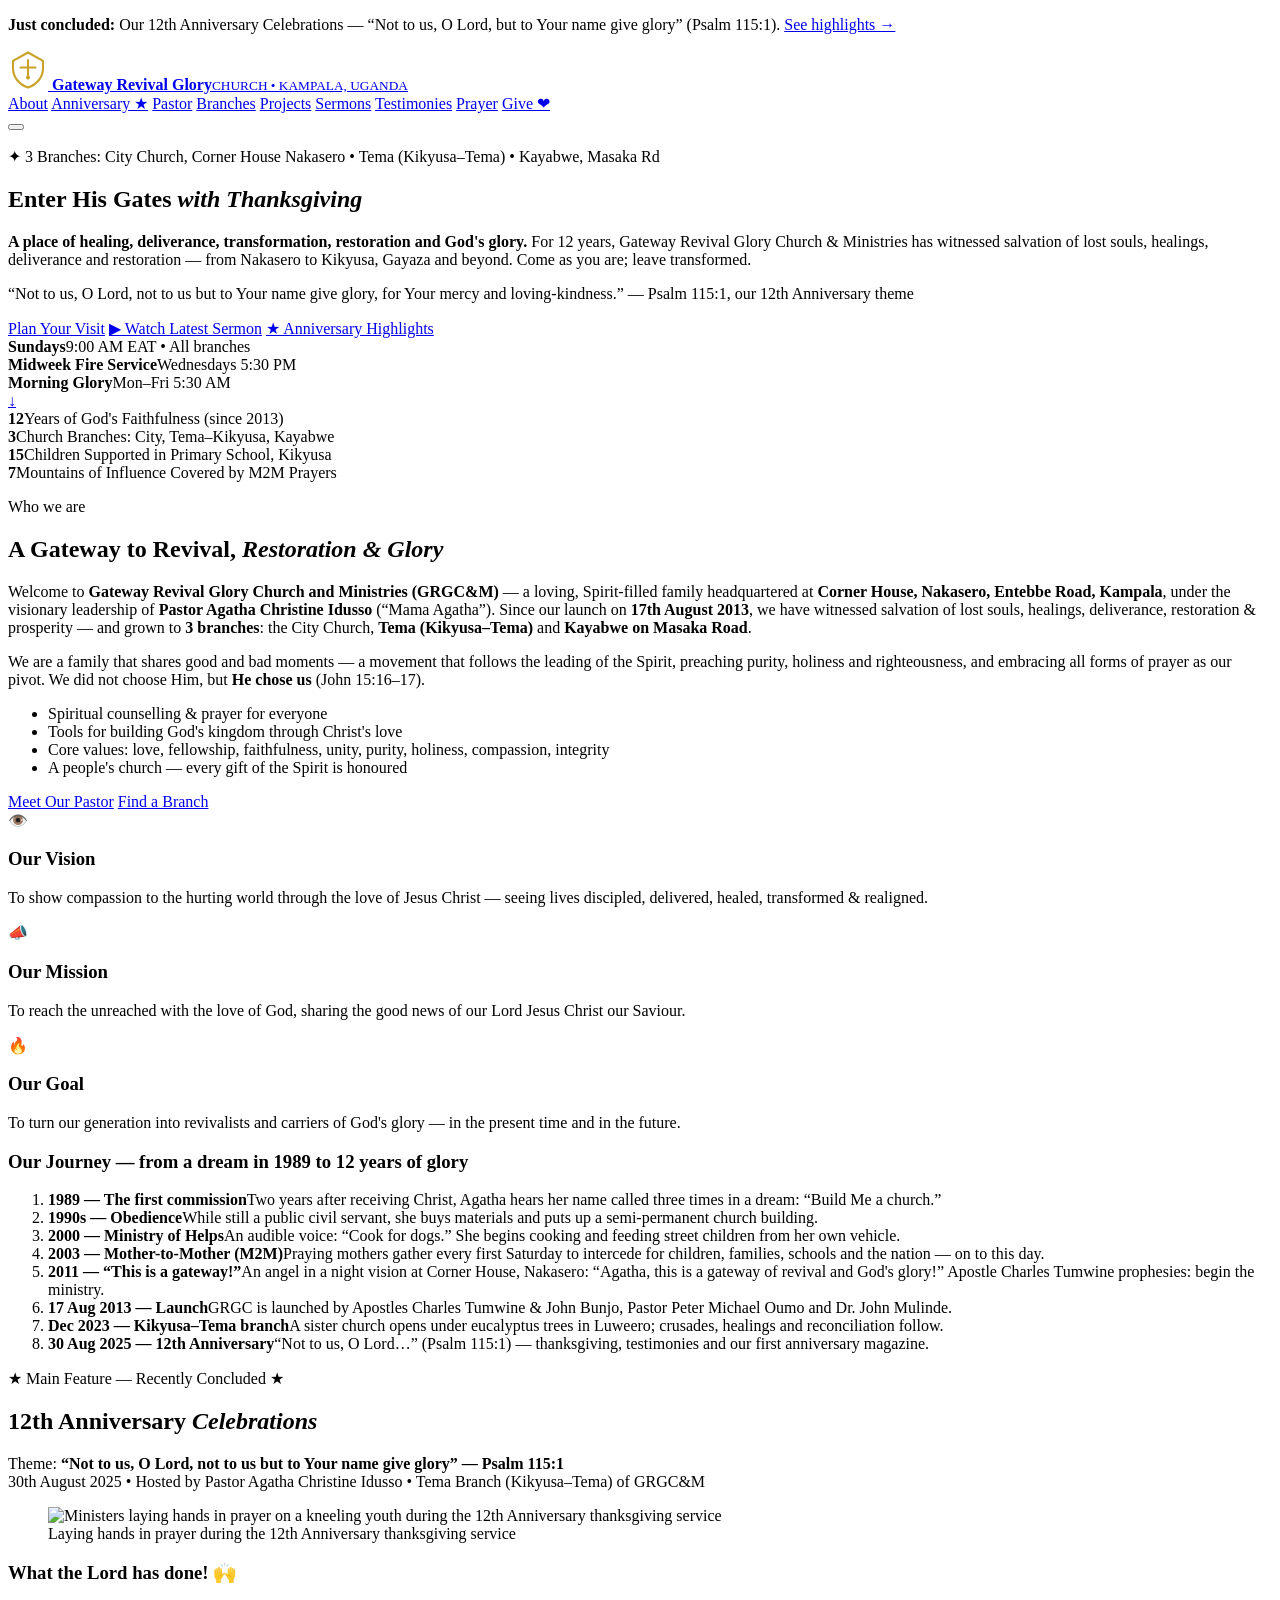
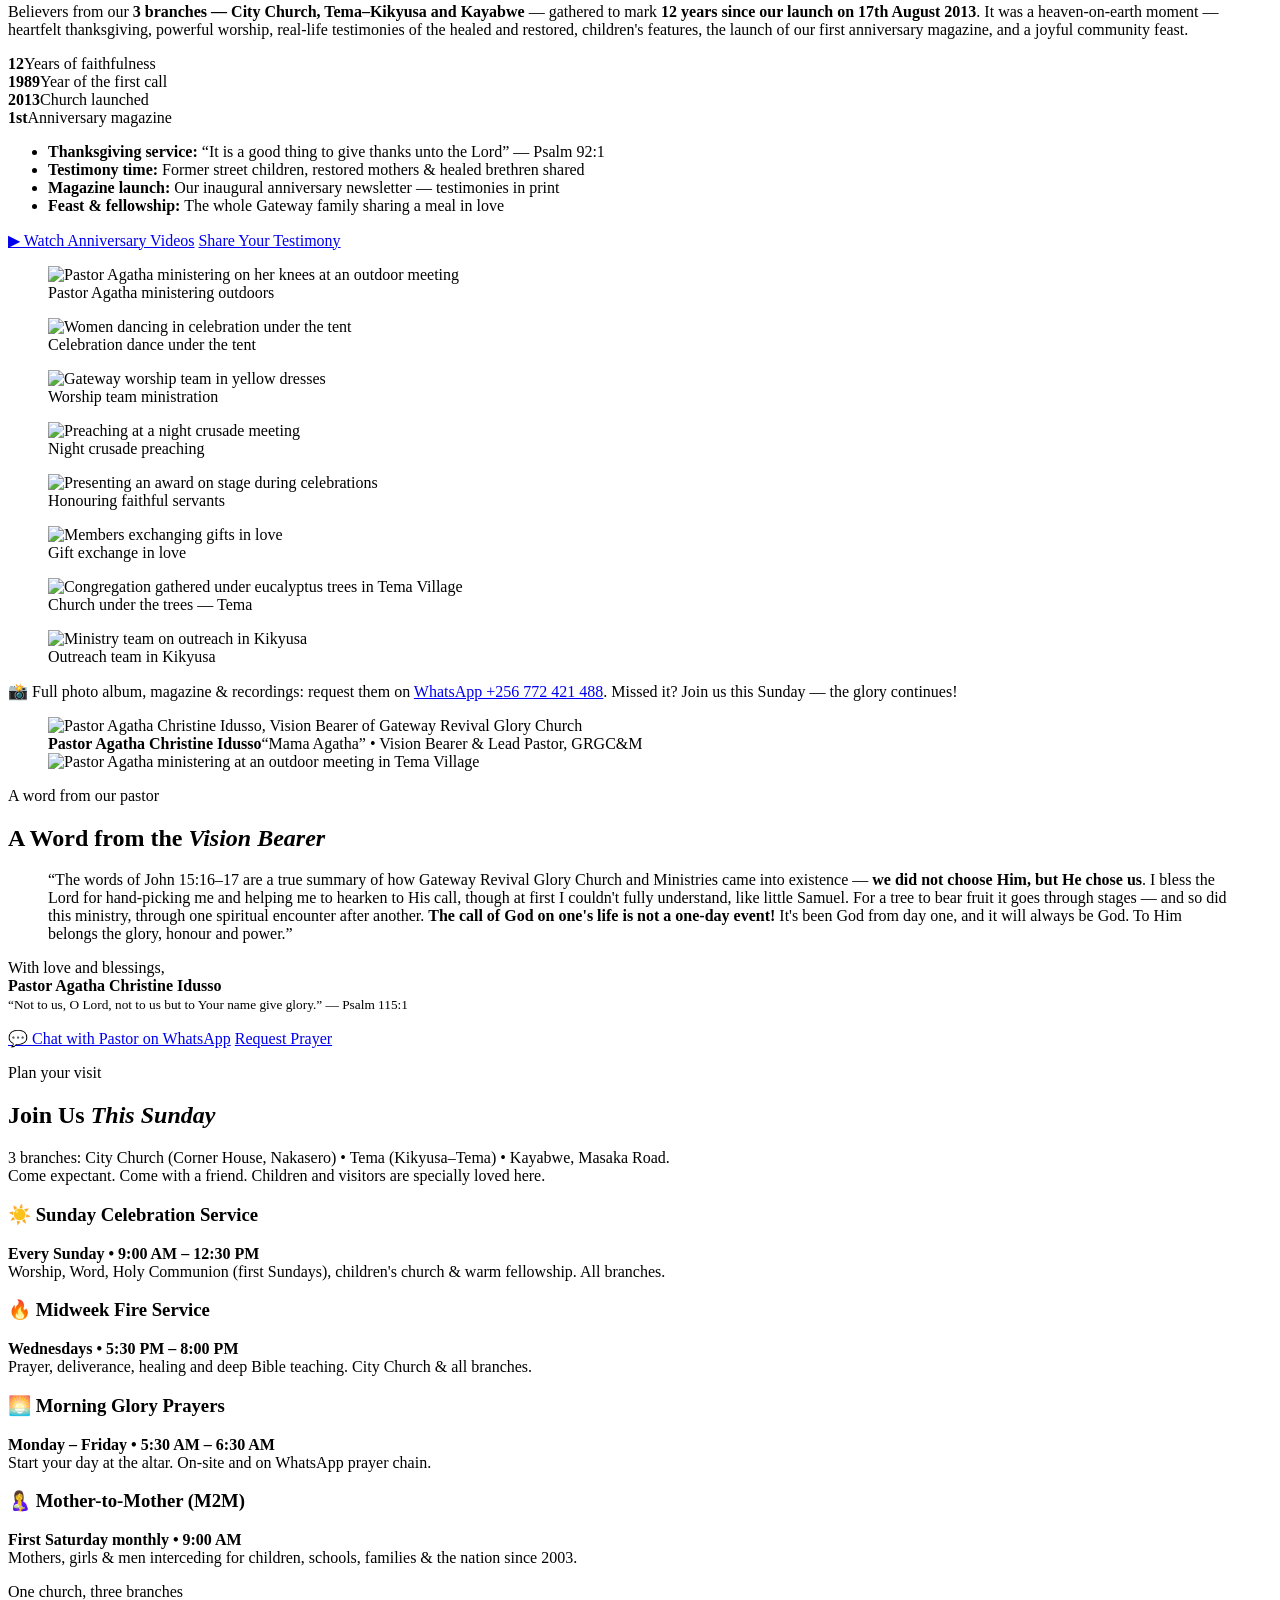
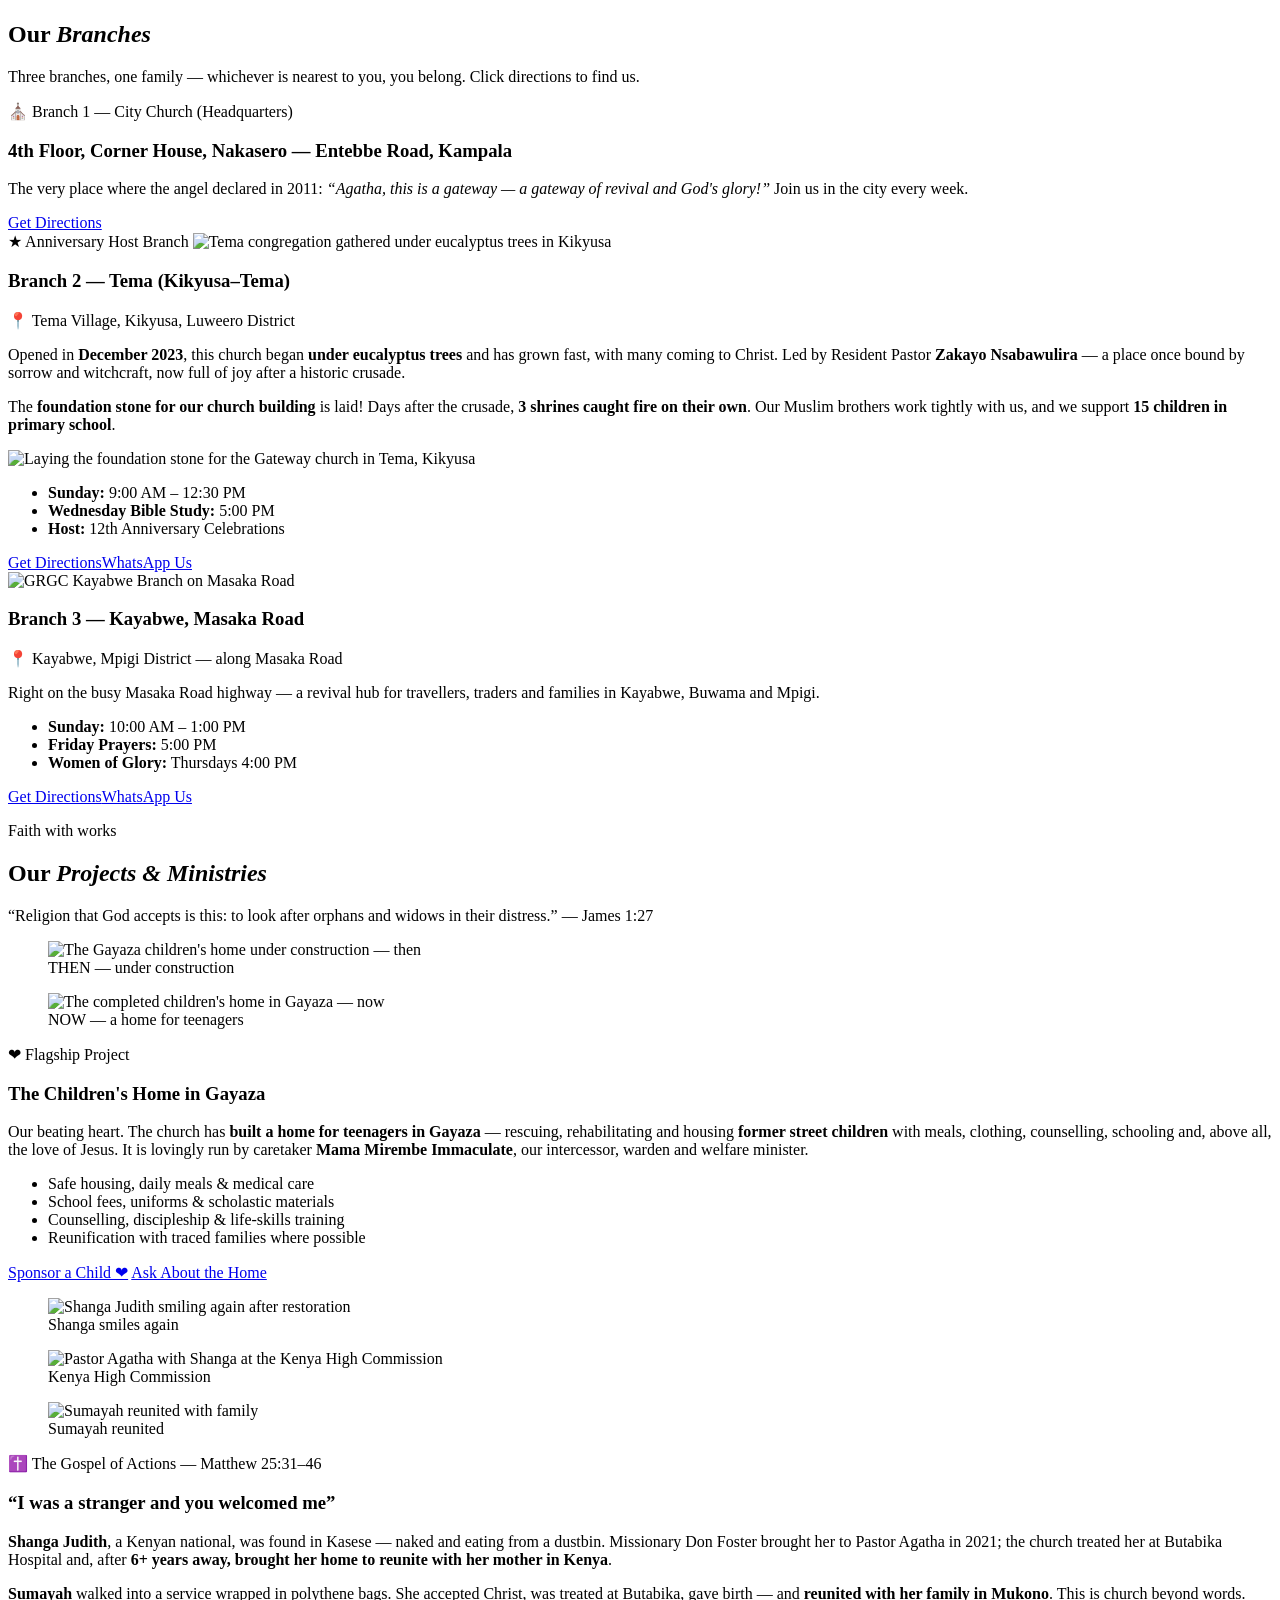
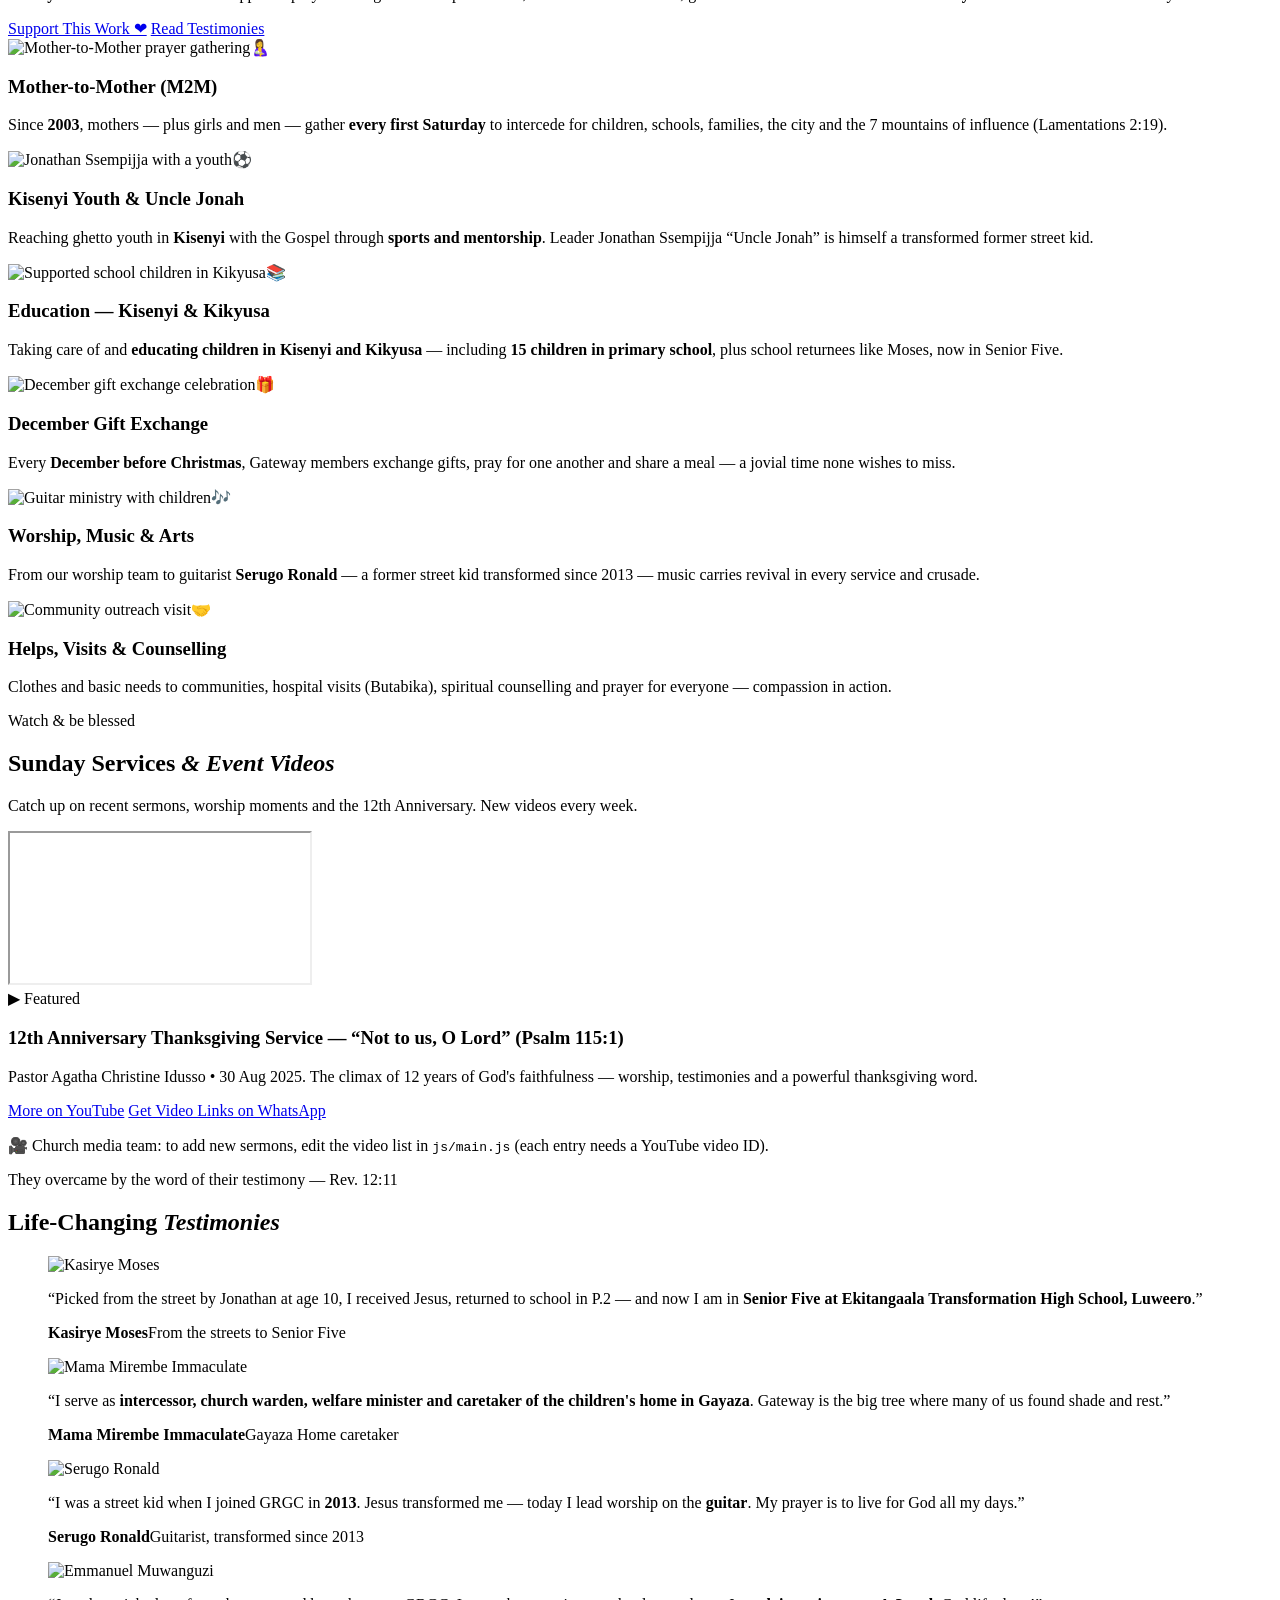
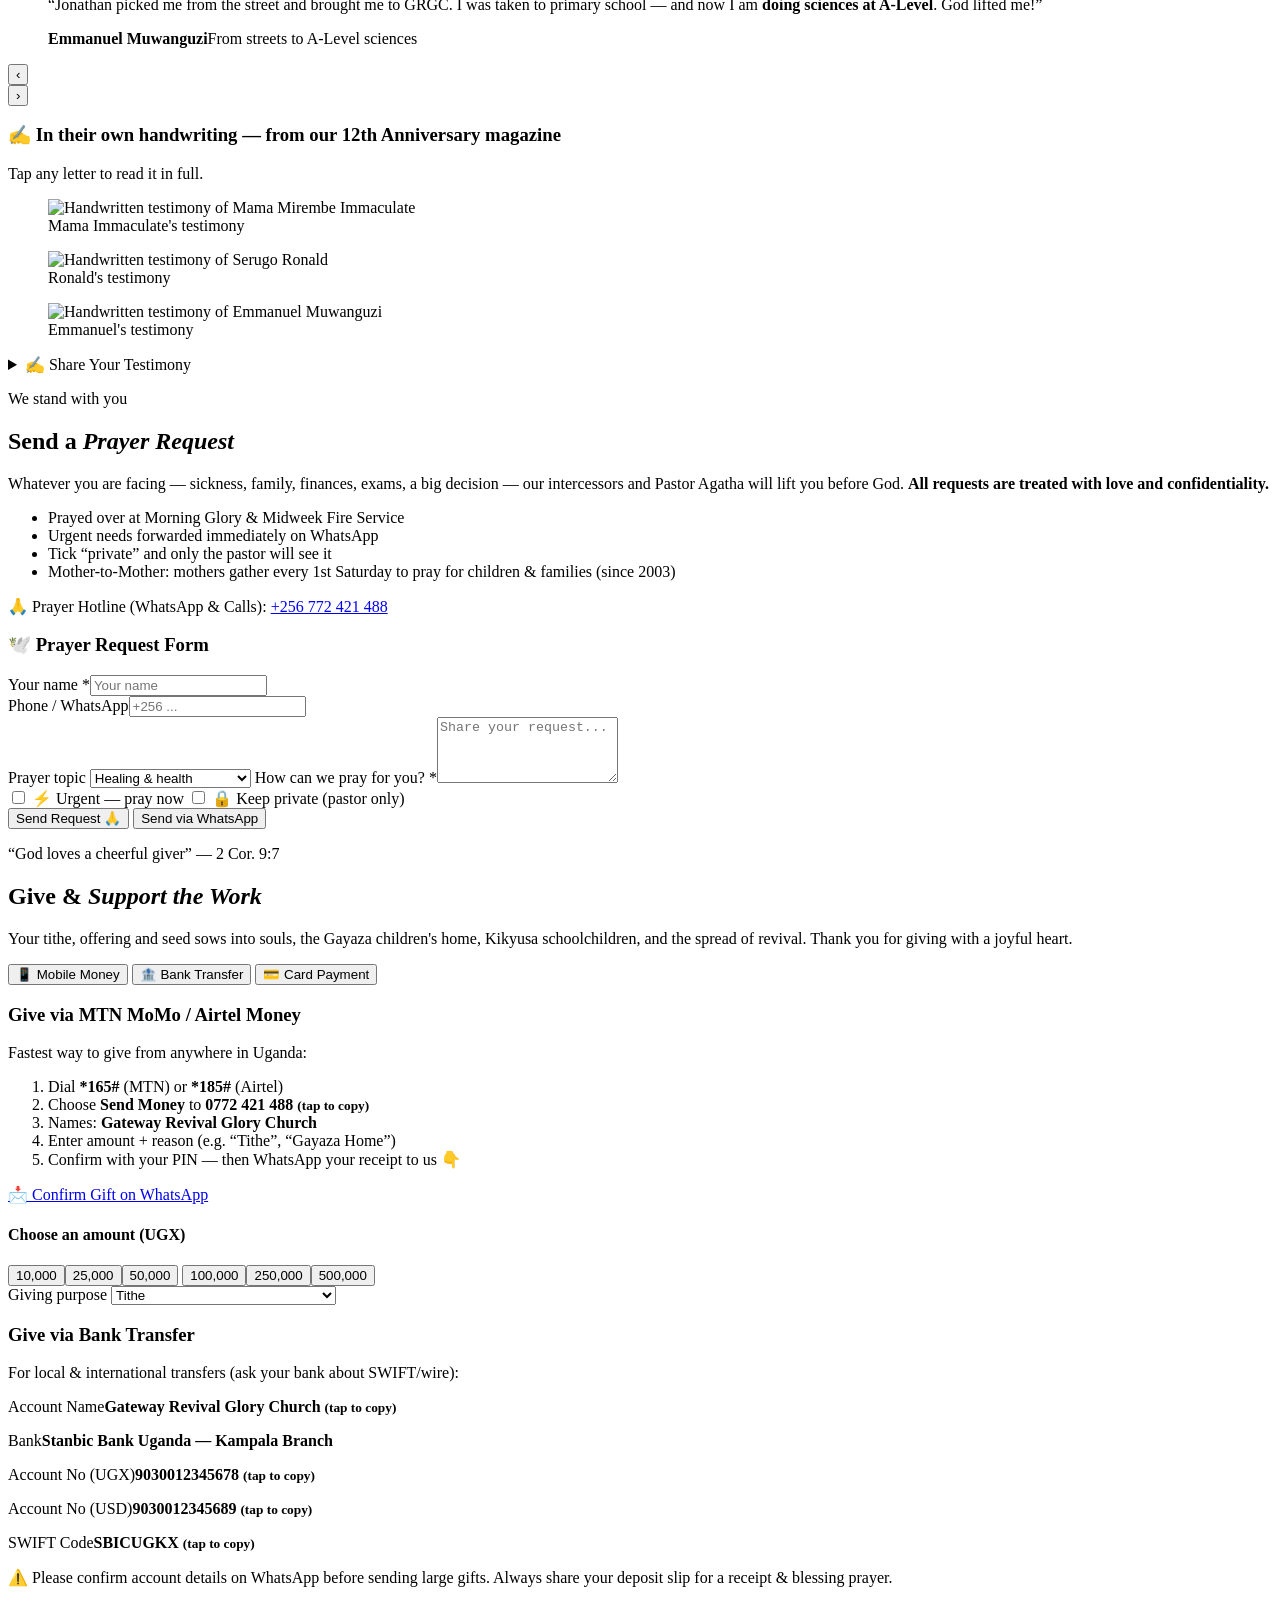
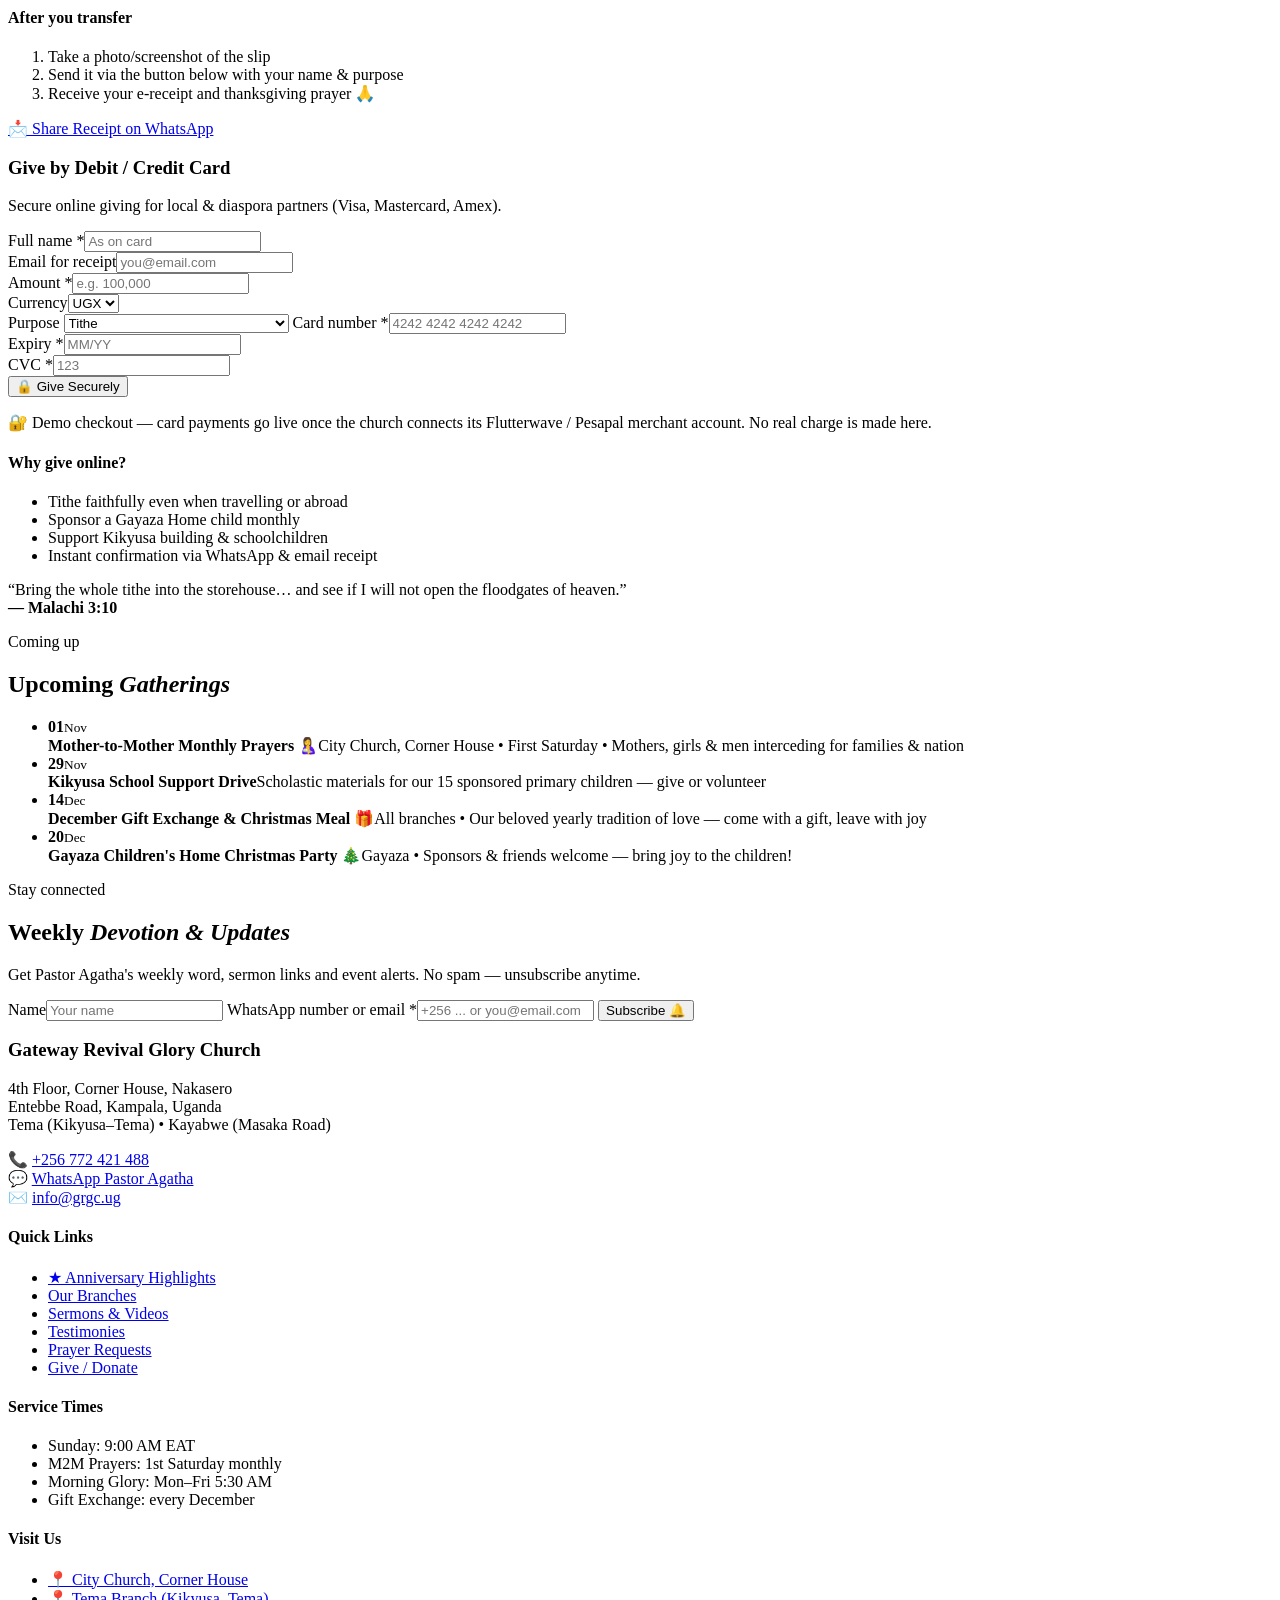
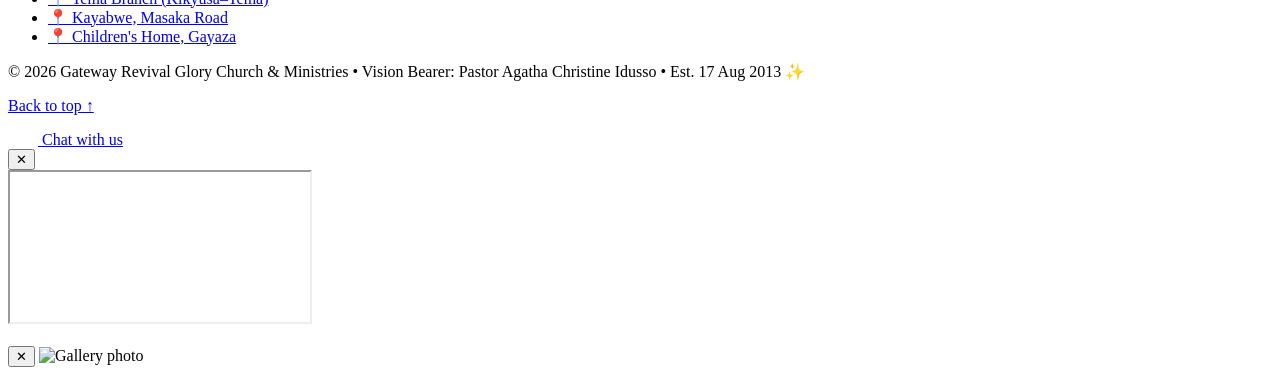
==== index.html @ 6c425d4e "Add files via upload" ====
<!DOCTYPE html>
<html lang="en">
<head>
<meta charset="UTF-8" />
<meta name="viewport" content="width=device-width, initial-scale=1.0" />
<title>Gateway Revival Glory Church &amp; Ministries (GRGC&amp;M) — Kampala | City • Tema-Kikyusa • Kayabwe</title>
<meta name="description" content="Gateway Revival Glory Church & Ministries (GRGC&M) — a place of healing, deliverance, transformation, restoration and God's glory. 3 branches: City Church at Corner House Nakasero, Tema (Kikyusa–Tema) & Kayabwe on Masaka Road. Led by Pastor Agatha Christine Idusso. 12th Anniversary celebrated 30th Aug 2025." />
<meta name="keywords" content="Gateway Revival Glory Church, GRGC, church in Kampala, Corner House Nakasero church, Tema Kikyusa branch church, Kayabwe church Masaka Road, Pastor Agatha Christine Idusso, Mama Agatha, Gayaza children's home, Mother to Mother prayers" />
<meta property="og:title" content="Gateway Revival Glory Church — 12 Years of God's Faithfulness" />
<meta property="og:description" content="3 branches: City Church (Corner House, Nakasero) • Tema (Kikyusa–Tema) • Kayabwe, Masaka Road. 12th Anniversary theme: 'Not to us, O Lord, but to Your name give glory' (Psalm 115:1)." />
<meta property="og:type" content="website" />
<meta property="og:image" content="assets/images/real/anniversary-stage.jpg" />
<link rel="icon" type="image/svg+xml" href="assets/favicon.svg" />
<link rel="preconnect" href="https://fonts.googleapis.com" />
<link rel="preconnect" href="https://fonts.gstatic.com" crossorigin />
<link href="https://fonts.googleapis.com/css2?family=Playfair+Display:ital,wght@0,500;0,600;0,700;0,800;1,500&family=Inter:wght@400;500;600;700&display=swap" rel="stylesheet" />
<link rel="stylesheet" href="css/styles.css" />
<script type="application/ld+json">
{
  "@context": "https://schema.org",
  "@type": "Church",
  "name": "Gateway Revival Glory Church and Ministries",
  "alternateName": "GRGC&M",
  "description": "A place of healing, deliverance, transformation, restoration and God's glory. 3 branches: City Church at Corner House, Nakasero, Kampala; Tema (Kikyusa–Tema); and Kayabwe on Masaka Road. Founded 17 August 2013.",
  "address": {"@type": "PostalAddress", "streetAddress": "4th Floor, Corner House, Nakasero, Entebbe Road", "addressLocality": "Kampala", "addressCountry": "UG"},
  "telephone": "+256772421488",
  "foundingDate": "2013-08-17",
  "founder": {"@type": "Person", "name": "Pastor Agatha Christine Idusso"},
  "slogan": "A Place of Healing, Deliverance, Transformation, Restoration and God's Glory"
}
</script>
</head>
<body>

<!-- ══════════ ANNOUNCEMENT BAR ══════════ -->
<div class="announce" role="banner">
  <span class="announce-dot" aria-hidden="true"></span>
  <p><strong>Just concluded:</strong> Our 12th Anniversary Celebrations — “Not to us, O Lord, but to Your name give glory” (Psalm 115:1).
    <a href="#anniversary">See highlights →</a></p>
</div>

<!-- ══════════ NAVBAR ══════════ -->
<header class="nav" id="top">
  <div class="nav-inner container">
    <a href="#top" class="brand" aria-label="Gateway Revival Glory Church home">
      <span class="brand-mark" aria-hidden="true">
        <svg viewBox="0 0 48 48" width="40" height="40"><path d="M24 3 6 13v9c0 11 7.5 19.5 18 23 10.5-3.5 18-12 18-23v-9L24 3z" fill="none" stroke="#C9A227" stroke-width="2.5"/><path d="M24 12v22M15 21h18" stroke="#C9A227" stroke-width="2.5" stroke-linecap="round"/><circle cx="24" cy="33" r="2.4" fill="#C9A227"/></svg>
      </span>
      <span class="brand-text"><strong>Gateway Revival Glory</strong><small>CHURCH • KAMPALA, UGANDA</small></span>
    </a>
    <nav class="nav-links" id="navLinks" aria-label="Primary">
      <a href="#about">About</a>
      <a href="#anniversary" class="hot">Anniversary ★</a>
      <a href="#pastor">Pastor</a>
      <a href="#branches">Branches</a>
      <a href="#projects">Projects</a>
      <a href="#videos">Sermons</a>
      <a href="#testimonies">Testimonies</a>
      <a href="#prayer">Prayer</a>
      <a href="#give" class="btn btn-gold btn-sm">Give ❤</a>
    </nav>
    <button class="nav-toggle" id="navToggle" aria-label="Open menu" aria-expanded="false"><span></span><span></span><span></span></button>
  </div>
</header>

<!-- ══════════ HERO ══════════ -->
<section class="hero" aria-label="Welcome">
  <div class="hero-bg" style="background-image:url('assets/images/real/anniversary-stage.jpg')"></div>
  <div class="hero-overlay"></div>
  <div class="container hero-content">
    <p class="eyebrow light">✦ 3 Branches: City Church, Corner House Nakasero • Tema (Kikyusa–Tema) • Kayabwe, Masaka Rd</p>
    <h1>Enter His Gates <em>with Thanksgiving</em></h1>
    <p class="hero-sub"><strong>A place of healing, deliverance, transformation, restoration and God's glory.</strong>
      For 12 years, Gateway Revival Glory Church &amp; Ministries has witnessed salvation of lost souls, healings,
      deliverance and restoration — from Nakasero to Kikyusa, Gayaza and beyond. Come as you are; leave transformed.</p>
    <p class="hero-verse">“Not to us, O Lord, not to us but to Your name give glory, for Your mercy and loving-kindness.” — Psalm 115:1, our 12th Anniversary theme</p>
    <div class="hero-cta">
      <a href="#visit" class="btn btn-gold">Plan Your Visit</a>
      <a href="#videos" class="btn btn-ghost">▶ Watch Latest Sermon</a>
      <a href="#anniversary" class="btn btn-white">★ Anniversary Highlights</a>
    </div>
    <div class="hero-services">
      <div><strong>Sundays</strong><span>9:00 AM EAT • All branches</span></div>
      <div><strong>Midweek Fire Service</strong><span>Wednesdays 5:30 PM</span></div>
      <div><strong>Morning Glory</strong><span>Mon–Fri 5:30 AM</span></div>
    </div>
  </div>
  <a href="#stats" class="scroll-hint" aria-label="Scroll down">↓</a>
</section>

<!-- ══════════ STATS ══════════ -->
<section class="stats" id="stats">
  <div class="container stats-grid">
    <div class="stat"><strong data-count="12">12</strong><span>Years of God's Faithfulness (since 2013)</span></div>
    <div class="stat"><strong data-count="3">3</strong><span>Church Branches: City, Tema–Kikyusa, Kayabwe</span></div>
    <div class="stat"><strong data-count="15">15</strong><span>Children Supported in Primary School, Kikyusa</span></div>
    <div class="stat"><strong data-count="7">7</strong><span>Mountains of Influence Covered by M2M Prayers</span></div>
  </div>
</section>

<!-- ══════════ ABOUT ══════════ -->
<section class="section" id="about">
  <div class="container two-col">
    <div>
      <p class="eyebrow">Who we are</p>
      <h2>A Gateway to Revival, <em>Restoration &amp; Glory</em></h2>
      <p>Welcome to <strong>Gateway Revival Glory Church and Ministries (GRGC&amp;M)</strong> — a loving,
        Spirit-filled family headquartered at <strong>Corner House, Nakasero, Entebbe Road, Kampala</strong>,
        under the visionary leadership of <strong>Pastor Agatha Christine Idusso</strong> (“Mama Agatha”).
        Since our launch on <strong>17th August 2013</strong>, we have witnessed salvation of lost souls,
        healings, deliverance, restoration &amp; prosperity — and grown to <strong>3 branches</strong>:
        the City Church, <strong>Tema (Kikyusa–Tema)</strong> and <strong>Kayabwe on Masaka Road</strong>.</p>
      <p>We are a family that shares good and bad moments — a movement that follows the leading of the Spirit,
        preaching purity, holiness and righteousness, and embracing all forms of prayer as our pivot.
        We did not choose Him, but <strong>He chose us</strong> (John 15:16–17).</p>
      <ul class="checklist">
        <li>Spiritual counselling &amp; prayer for everyone</li>
        <li>Tools for building God's kingdom through Christ's love</li>
        <li>Core values: love, fellowship, faithfulness, unity, purity, holiness, compassion, integrity</li>
        <li>A people's church — every gift of the Spirit is honoured</li>
      </ul>
      <div class="btn-row">
        <a href="#pastor" class="btn btn-primary">Meet Our Pastor</a>
        <a href="#branches" class="btn btn-outline">Find a Branch</a>
      </div>
    </div>
    <div class="about-cards">
      <div class="value-card"><span class="value-icon">👁️</span><h3>Our Vision</h3><p>To show compassion to the hurting world through the love of Jesus Christ — seeing lives discipled, delivered, healed, transformed &amp; realigned.</p></div>
      <div class="value-card"><span class="value-icon">📣</span><h3>Our Mission</h3><p>To reach the unreached with the love of God, sharing the good news of our Lord Jesus Christ our Saviour.</p></div>
      <div class="value-card"><span class="value-icon">🔥</span><h3>Our Goal</h3><p>To turn our generation into revivalists and carriers of God's glory — in the present time and in the future.</p></div>
    </div>
  </div>
  <div class="container">
    <h3 class="timeline-title">Our Journey — from a dream in 1989 to 12 years of glory</h3>
    <ol class="timeline">
      <li class="timeline-item"><strong>1989 — The first commission</strong><span>Two years after receiving Christ, Agatha hears her name called three times in a dream: “Build Me a church.”</span></li>
      <li class="timeline-item"><strong>1990s — Obedience</strong><span>While still a public civil servant, she buys materials and puts up a semi-permanent church building.</span></li>
      <li class="timeline-item"><strong>2000 — Ministry of Helps</strong><span>An audible voice: “Cook for dogs.” She begins cooking and feeding street children from her own vehicle.</span></li>
      <li class="timeline-item"><strong>2003 — Mother-to-Mother (M2M)</strong><span>Praying mothers gather every first Saturday to intercede for children, families, schools and the nation — on to this day.</span></li>
      <li class="timeline-item"><strong>2011 — “This is a gateway!”</strong><span>An angel in a night vision at Corner House, Nakasero: “Agatha, this is a gateway of revival and God's glory!” Apostle Charles Tumwine prophesies: begin the ministry.</span></li>
      <li class="timeline-item"><strong>17 Aug 2013 — Launch</strong><span>GRGC is launched by Apostles Charles Tumwine &amp; John Bunjo, Pastor Peter Michael Oumo and Dr. John Mulinde.</span></li>
      <li class="timeline-item"><strong>Dec 2023 — Kikyusa–Tema branch</strong><span>A sister church opens under eucalyptus trees in Luweero; crusades, healings and reconciliation follow.</span></li>
      <li class="timeline-item"><strong>30 Aug 2025 — 12th Anniversary</strong><span>“Not to us, O Lord…” (Psalm 115:1) — thanksgiving, testimonies and our first anniversary magazine.</span></li>
    </ol>
  </div>
</section>

<!-- ══════════ ★ ANNIVERSARY — MAIN FEATURE ══════════ -->
<section class="section anniversary" id="anniversary">
  <div class="container">
    <p class="eyebrow light center">★ Main Feature — Recently Concluded ★</p>
    <h2 class="center light">12th Anniversary <em>Celebrations</em></h2>
    <p class="center light-dim anniversary-theme">Theme: <strong>“Not to us, O Lord, not to us but to Your name give glory” — Psalm 115:1</strong><br/>
      30th August 2025 • Hosted by Pastor Agatha Christine Idusso • Tema Branch (Kikyusa–Tema) of GRGC&amp;M</p>

    <div class="anniv-hero">
      <figure class="anniv-main-img">
        <img src="assets/images/real/anniversary-stage.jpg" alt="Ministers laying hands in prayer on a kneeling youth during the 12th Anniversary thanksgiving service" loading="lazy" />
        <figcaption>Laying hands in prayer during the 12th Anniversary thanksgiving service</figcaption>
      </figure>
      <div class="anniv-recap">
        <h3>What the Lord has done! 🙌</h3>
        <p>Believers from our <strong>3 branches — City Church, Tema–Kikyusa and Kayabwe</strong> — gathered to mark
          <strong>12 years since our launch on 17th August 2013</strong>. It was a heaven-on-earth moment —
          heartfelt thanksgiving, powerful worship, real-life testimonies of the healed and restored,
          children's features, the launch of our first anniversary magazine, and a joyful community feast.</p>
        <div class="anniv-stats">
          <div><strong>12</strong><span>Years of faithfulness</span></div>
          <div><strong>1989</strong><span>Year of the first call</span></div>
          <div><strong>2013</strong><span>Church launched</span></div>
          <div><strong>1st</strong><span>Anniversary magazine</span></div>
        </div>
        <ul class="checklist light">
          <li><strong>Thanksgiving service:</strong> “It is a good thing to give thanks unto the Lord” — Psalm 92:1</li>
          <li><strong>Testimony time:</strong> Former street children, restored mothers &amp; healed brethren shared</li>
          <li><strong>Magazine launch:</strong> Our inaugural anniversary newsletter — testimonies in print</li>
          <li><strong>Feast &amp; fellowship:</strong> The whole Gateway family sharing a meal in love</li>
        </ul>
        <div class="btn-row">
          <a href="#videos" class="btn btn-gold">▶ Watch Anniversary Videos</a>
          <a href="#testimonies" class="btn btn-ghost">Share Your Testimony</a>
        </div>
      </div>
    </div>

    <div class="gallery-grid" id="annivGallery">
      <figure><img src="assets/images/real/preaching-tema.jpg" alt="Pastor Agatha ministering on her knees at an outdoor meeting" loading="lazy" /><figcaption>Pastor Agatha ministering outdoors</figcaption></figure>
      <figure><img src="assets/images/real/anniversary-dance.jpg" alt="Women dancing in celebration under the tent" loading="lazy" /><figcaption>Celebration dance under the tent</figcaption></figure>
      <figure><img src="assets/images/real/worship-team.jpg" alt="Gateway worship team in yellow dresses" loading="lazy" /><figcaption>Worship team ministration</figcaption></figure>
      <figure><img src="assets/images/real/night-crusade.jpg" alt="Preaching at a night crusade meeting" loading="lazy" /><figcaption>Night crusade preaching</figcaption></figure>
      <figure><img src="assets/images/real/award-stage.jpg" alt="Presenting an award on stage during celebrations" loading="lazy" /><figcaption>Honouring faithful servants</figcaption></figure>
      <figure><img src="assets/images/real/gift-exchange.jpg" alt="Members exchanging gifts in love" loading="lazy" /><figcaption>Gift exchange in love</figcaption></figure>
      <figure><img src="assets/images/real/tema-trees.jpg" alt="Congregation gathered under eucalyptus trees in Tema Village" loading="lazy" /><figcaption>Church under the trees — Tema</figcaption></figure>
      <figure><img src="assets/images/real/kikyusa-team.jpg" alt="Ministry team on outreach in Kikyusa" loading="lazy" /><figcaption>Outreach team in Kikyusa</figcaption></figure>
    </div>
    <p class="center light-dim small">📸 Full photo album, magazine &amp; recordings: request them on
      <a class="inline-link" href="https://wa.me/256772421488?text=Hello%20GRGC!%20Please%20share%20the%20Anniversary%20photos%20and%20videos%20with%20me." target="_blank" rel="noopener">WhatsApp +256 772 421 488</a>.
      Missed it? Join us this Sunday — the glory continues!</p>
  </div>
</section>

<!-- ══════════ PASTOR'S WORD ══════════ -->
<section class="section" id="pastor">
  <div class="container two-col pastor-grid">
    <figure class="pastor-photo real">
      <img src="assets/images/real/pastor-agatha-real.jpg" alt="Pastor Agatha Christine Idusso, Vision Bearer of Gateway Revival Glory Church" loading="lazy" />
      <figcaption><strong>Pastor Agatha Christine Idusso</strong><span>“Mama Agatha” • Vision Bearer &amp; Lead Pastor, GRGC&amp;M</span></figcaption>
      <img class="pastor-second zoomable" src="assets/images/real/preaching-tema.jpg" alt="Pastor Agatha ministering at an outdoor meeting in Tema Village" loading="lazy" />
    </figure>
    <div>
      <p class="eyebrow">A word from our pastor</p>
      <h2>A Word from the <em>Vision Bearer</em></h2>
      <blockquote class="pastor-quote">
        “The words of John 15:16–17 are a true summary of how Gateway Revival Glory Church and Ministries came
        into existence — <strong>we did not choose Him, but He chose us</strong>. I bless the Lord for hand-picking me
        and helping me to hearken to His call, though at first I couldn't fully understand, like little Samuel.
        For a tree to bear fruit it goes through stages — and so did this ministry, through one spiritual
        encounter after another. <strong>The call of God on one's life is not a one-day event!</strong>
        It's been God from day one, and it will always be God. To Him belongs the glory, honour and power.”
      </blockquote>
      <p class="pastor-sign">With love and blessings,<br/><strong>Pastor Agatha Christine Idusso</strong><br/>
        <small>“Not to us, O Lord, not to us but to Your name give glory.” — Psalm 115:1</small></p>
      <div class="btn-row">
        <a class="btn btn-primary" target="_blank" rel="noopener" href="https://wa.me/256772421488?text=Hello%20Pastor%20Agatha%2C%20I%20was%20blessed%20by%20your%20message%20on%20the%20church%20website.">💬 Chat with Pastor on WhatsApp</a>
        <a href="#prayer" class="btn btn-outline">Request Prayer</a>
      </div>
    </div>
  </div>
</section>

<!-- ══════════ PLAN YOUR VISIT / SERVICE TIMES ══════════ -->
<section class="section alt" id="visit">
  <div class="container">
    <p class="eyebrow center">Plan your visit</p>
    <h2 class="center">Join Us <em>This Sunday</em></h2>
    <p class="center muted">3 branches: City Church (Corner House, Nakasero) • Tema (Kikyusa–Tema) • Kayabwe, Masaka Road.<br/>Come expectant. Come with a friend. Children and visitors are specially loved here.</p>
    <div class="visit-grid">
      <div class="visit-card"><h3>☀️ Sunday Celebration Service</h3><p><strong>Every Sunday • 9:00 AM – 12:30 PM</strong><br/>Worship, Word, Holy Communion (first Sundays), children's church &amp; warm fellowship. All branches.</p></div>
      <div class="visit-card"><h3>🔥 Midweek Fire Service</h3><p><strong>Wednesdays • 5:30 PM – 8:00 PM</strong><br/>Prayer, deliverance, healing and deep Bible teaching. City Church &amp; all branches.</p></div>
      <div class="visit-card"><h3>🌅 Morning Glory Prayers</h3><p><strong>Monday – Friday • 5:30 AM – 6:30 AM</strong><br/>Start your day at the altar. On-site and on WhatsApp prayer chain.</p></div>
      <div class="visit-card"><h3>🤱 Mother-to-Mother (M2M)</h3><p><strong>First Saturday monthly • 9:00 AM</strong><br/>Mothers, girls &amp; men interceding for children, schools, families &amp; the nation since 2003.</p></div>
    </div>
  </div>
</section>

<!-- ══════════ BRANCHES ══════════ -->
<section class="section" id="branches">
  <div class="container">
    <p class="eyebrow center">One church, three branches</p>
    <h2 class="center">Our <em>Branches</em></h2>
    <p class="center muted">Three branches, one family — whichever is nearest to you, you belong. Click directions to find us.</p>
    <div class="hq-banner">
      <div><span class="pill">⛪ Branch 1 — City Church (Headquarters)</span>
      <h3>4th Floor, Corner House, Nakasero — Entebbe Road, Kampala</h3>
      <p>The very place where the angel declared in 2011: <em>“Agatha, this is a gateway — a gateway of revival and God's glory!”</em> Join us in the city every week.</p></div>
      <div class="btn-row"><a class="btn btn-gold btn-sm" target="_blank" rel="noopener" href="https://www.google.com/maps/search/?api=1&query=Corner+House+Nakasero+Entebbe+Road+Kampala">Get Directions</a></div>
    </div>
    <div class="branch-grid">
      <article class="branch-card featured-branch">
        <span class="branch-tag">★ Anniversary Host Branch</span>
        <img src="assets/images/real/tema-trees.jpg" alt="Tema congregation gathered under eucalyptus trees in Kikyusa" loading="lazy" />
        <div class="branch-body">
          <h3>Branch 2 — Tema (Kikyusa–Tema)</h3>
          <p class="branch-loc">📍 Tema Village, Kikyusa, Luweero District</p>
          <p>Opened in <strong>December 2023</strong>, this church began <strong>under eucalyptus trees</strong> and has grown fast, with many coming to Christ. Led by Resident Pastor <strong>Zakayo Nsabawulira</strong> — a place once bound by sorrow and witchcraft, now full of joy after a historic crusade.</p>
          <p>The <strong>foundation stone for our church building</strong> is laid! Days after the crusade, <strong>3 shrines caught fire on their own</strong>. Our Muslim brothers work tightly with us, and we support <strong>15 children in primary school</strong>.</p>
          <img class="branch-extra zoomable" src="assets/images/real/foundation-stone.jpg" alt="Laying the foundation stone for the Gateway church in Tema, Kikyusa" loading="lazy" />
          <ul><li><strong>Sunday:</strong> 9:00 AM – 12:30 PM</li><li><strong>Wednesday Bible Study:</strong> 5:00 PM</li><li><strong>Host:</strong> 12th Anniversary Celebrations</li></ul>
          <div class="btn-row"><a class="btn btn-primary btn-sm" target="_blank" rel="noopener" href="https://www.google.com/maps/search/?api=1&query=Kikyusa+Tema+Luweero+Uganda">Get Directions</a><a class="btn btn-outline btn-sm" target="_blank" rel="noopener" href="https://wa.me/256772421488?text=Hello!%20I%20would%20like%20to%20visit%20the%20Tema%20Branch%20in%20Kikyusa.">WhatsApp Us</a></div>
        </div>
      </article>
      <article class="branch-card">
        <img src="assets/images/branch-kayabwe.jpg" alt="GRGC Kayabwe Branch on Masaka Road" loading="lazy" />
        <div class="branch-body">
          <h3>Branch 3 — Kayabwe, Masaka Road</h3>
          <p class="branch-loc">📍 Kayabwe, Mpigi District — along Masaka Road</p>
          <p>Right on the busy Masaka Road highway — a revival hub for travellers, traders and families in Kayabwe, Buwama and Mpigi.</p>
          <ul><li><strong>Sunday:</strong> 10:00 AM – 1:00 PM</li><li><strong>Friday Prayers:</strong> 5:00 PM</li><li><strong>Women of Glory:</strong> Thursdays 4:00 PM</li></ul>
          <div class="btn-row"><a class="btn btn-primary btn-sm" target="_blank" rel="noopener" href="https://www.google.com/maps/search/?api=1&query=Kayabwe+Mpigi+Masaka+Road+Uganda">Get Directions</a><a class="btn btn-outline btn-sm" target="_blank" rel="noopener" href="https://wa.me/256772421488?text=Hello!%20I%20would%20like%20to%20visit%20the%20Kayabwe%20Branch%20on%20Masaka%20Road.">WhatsApp Us</a></div>
        </div>
      </article>
    </div>
  </div>
</section>

<!-- ══════════ PROJECTS / MINISTRIES ══════════ -->
<section class="section alt" id="projects">
  <div class="container">
    <p class="eyebrow center">Faith with works</p>
    <h2 class="center">Our <em>Projects &amp; Ministries</em></h2>
    <p class="center muted">“Religion that God accepts is this: to look after orphans and widows in their distress.” — James 1:27</p>

    <div class="spotlight">
      <div class="spotlight-imgs">
        <figure><img class="zoomable" src="assets/images/real/gayaza-build.jpg" alt="The Gayaza children's home under construction — then" loading="lazy" /><figcaption>THEN — under construction</figcaption></figure>
        <figure><img class="zoomable" src="assets/images/real/gayaza-home.jpg" alt="The completed children's home in Gayaza — now" loading="lazy" /><figcaption>NOW — a home for teenagers</figcaption></figure>
      </div>
      <div class="spotlight-body">
        <span class="pill">❤ Flagship Project</span>
        <h3>The Children's Home in Gayaza</h3>
        <p>Our beating heart. The church has <strong>built a home for teenagers in Gayaza</strong> — rescuing,
          rehabilitating and housing <strong>former street children</strong> with meals, clothing, counselling,
          schooling and, above all, the love of Jesus. It is lovingly run by caretaker
          <strong>Mama Mirembe Immaculate</strong>, our intercessor, warden and welfare minister.</p>
        <ul class="checklist">
          <li>Safe housing, daily meals &amp; medical care</li>
          <li>School fees, uniforms &amp; scholastic materials</li>
          <li>Counselling, discipleship &amp; life-skills training</li>
          <li>Reunification with traced families where possible</li>
        </ul>
        <div class="btn-row">
          <a href="#give" class="btn btn-gold">Sponsor a Child ❤</a>
          <a class="btn btn-outline" target="_blank" rel="noopener" href="https://wa.me/256772421488?text=Hello%20GRGC!%20I%20would%20like%20to%20support%20the%20children's%20home%20in%20Gayaza.">Ask About the Home</a>
        </div>
      </div>
    </div>

    <div class="spotlight reverse">
      <div class="spotlight-imgs trio">
        <figure><img class="zoomable" src="assets/images/real/shanga-smiling.jpg" alt="Shanga Judith smiling again after restoration" loading="lazy" /><figcaption>Shanga smiles again</figcaption></figure>
        <figure><img class="zoomable" src="assets/images/real/kenya-commission.jpg" alt="Pastor Agatha with Shanga at the Kenya High Commission" loading="lazy" /><figcaption>Kenya High Commission</figcaption></figure>
        <figure><img class="zoomable" src="assets/images/real/sumayah-reunion.jpg" alt="Sumayah reunited with family" loading="lazy" /><figcaption>Sumayah reunited</figcaption></figure>
      </div>
      <div class="spotlight-body">
        <span class="pill">✝️ The Gospel of Actions — Matthew 25:31–46</span>
        <h3>“I was a stranger and you welcomed me”</h3>
        <p><strong>Shanga Judith</strong>, a Kenyan national, was found in Kasese — naked and eating from a dustbin.
          Missionary Don Foster brought her to Pastor Agatha in 2021; the church treated her at Butabika Hospital
          and, after <strong>6+ years away, brought her home to reunite with her mother in Kenya</strong>.</p>
        <p><strong>Sumayah</strong> walked into a service wrapped in polythene bags. She accepted Christ, was treated
          at Butabika, gave birth — and <strong>reunited with her family in Mukono</strong>. This is church beyond words.</p>
        <div class="btn-row">
          <a href="#give" class="btn btn-gold">Support This Work ❤</a>
          <a href="#testimonies" class="btn btn-outline">Read Testimonies</a>
        </div>
      </div>
    </div>

    <div class="ministry-grid">
      <div class="ministry-card"><img class="m-photo" src="assets/images/real/bible-reading.jpg" alt="Mother-to-Mother prayer gathering" loading="lazy" /><span class="m-icon">🤱</span><h3>Mother-to-Mother (M2M)</h3><p>Since <strong>2003</strong>, mothers — plus girls and men — gather <strong>every first Saturday</strong> to intercede for children, schools, families, the city and the 7 mountains of influence (Lamentations 2:19).</p></div>
      <div class="ministry-card"><img class="m-photo" src="assets/images/real/jonathan-handshake.jpg" alt="Jonathan Ssempijja with a youth" loading="lazy" /><span class="m-icon">⚽</span><h3>Kisenyi Youth &amp; Uncle Jonah</h3><p>Reaching ghetto youth in <strong>Kisenyi</strong> with the Gospel through <strong>sports and mentorship</strong>. Leader Jonathan Ssempijja “Uncle Jonah” is himself a transformed former street kid.</p></div>
      <div class="ministry-card"><img class="m-photo" src="assets/images/real/school-kids.jpg" alt="Supported school children in Kikyusa" loading="lazy" /><span class="m-icon">📚</span><h3>Education — Kisenyi &amp; Kikyusa</h3><p>Taking care of and <strong>educating children in Kisenyi and Kikyusa</strong> — including <strong>15 children in primary school</strong>, plus school returnees like Moses, now in Senior Five.</p></div>
      <div class="ministry-card"><img class="m-photo" src="assets/images/real/gifts-hall.jpg" alt="December gift exchange celebration" loading="lazy" /><span class="m-icon">🎁</span><h3>December Gift Exchange</h3><p>Every <strong>December before Christmas</strong>, Gateway members exchange gifts, pray for one another and share a meal — a jovial time none wishes to miss.</p></div>
      <div class="ministry-card"><img class="m-photo" src="assets/images/real/guitar-kids.jpg" alt="Guitar ministry with children" loading="lazy" /><span class="m-icon">🎶</span><h3>Worship, Music &amp; Arts</h3><p>From our worship team to guitarist <strong>Serugo Ronald</strong> — a former street kid transformed since 2013 — music carries revival in every service and crusade.</p></div>
      <div class="ministry-card"><img class="m-photo" src="assets/images/real/outreach-bicycles.jpg" alt="Community outreach visit" loading="lazy" /><span class="m-icon">🤝</span><h3>Helps, Visits &amp; Counselling</h3><p>Clothes and basic needs to communities, hospital visits (Butabika), spiritual counselling and prayer for everyone — compassion in action.</p></div>
    </div>
  </div>
</section>

<!-- ══════════ VIDEOS ══════════ -->
<section class="section" id="videos">
  <div class="container">
    <p class="eyebrow center">Watch &amp; be blessed</p>
    <h2 class="center">Sunday Services <em>&amp; Event Videos</em></h2>
    <p class="center muted">Catch up on recent sermons, worship moments and the 12th Anniversary. New videos every week.</p>

    <div class="video-feature">
      <div class="video-player" id="featuredPlayer">
        <iframe id="featuredFrame" src="https://www.youtube-nocookie.com/embed/dy9nwe9_xzw?rel=0" title="Featured sermon video" loading="lazy"
          allow="accelerometer; autoplay; clipboard-write; encrypted-media; gyroscope; picture-in-picture" allowfullscreen></iframe>
      </div>
      <div class="video-feature-side">
        <span class="pill">▶ Featured</span>
        <h3 id="featuredTitle">12th Anniversary Thanksgiving Service — “Not to us, O Lord” (Psalm 115:1)</h3>
        <p id="featuredDesc">Pastor Agatha Christine Idusso • 30 Aug 2025. The climax of 12 years of God's faithfulness — worship, testimonies and a powerful thanksgiving word.</p>
        <div class="btn-row">
          <a class="btn btn-primary btn-sm" target="_blank" rel="noopener" href="https://www.youtube.com/results?search_query=Gateway+Revival+Glory+Church+Uganda">More on YouTube</a>
          <a class="btn btn-outline btn-sm" target="_blank" rel="noopener" href="https://wa.me/256772421488?text=Hello%20GRGC!%20Please%20send%20me%20the%20link%20to%20the%20latest%20sermon%20video.">Get Video Links on WhatsApp</a>
        </div>
      </div>
    </div>

    <div class="video-grid" id="videoGrid"><!-- populated by js/main.js --></div>
    <p class="center small muted">🎥 Church media team: to add new sermons, edit the video list in <code>js/main.js</code> (each entry needs a YouTube video ID).</p>
  </div>
</section>

<!-- ══════════ TESTIMONIES ══════════ -->
<section class="section alt" id="testimonies">
  <div class="container">
    <p class="eyebrow center">They overcame by the word of their testimony — Rev. 12:11</p>
    <h2 class="center">Life-Changing <em>Testimonies</em></h2>
    <div class="carousel" id="testimonyCarousel" aria-live="polite">
      <div class="carousel-track" id="carouselTrack">
        <blockquote class="t-card"><img class="t-face" src="assets/images/real/moses-kasirye.jpg" alt="Kasirye Moses" loading="lazy" /><p>“Picked from the street by Jonathan at age 10, I received Jesus, returned to school in P.2 — and now I am in <strong>Senior Five at Ekitangaala Transformation High School, Luweero</strong>.”</p><footer><strong>Kasirye Moses</strong><span>From the streets to Senior Five</span></footer></blockquote>
        <blockquote class="t-card"><img class="t-face" src="assets/images/real/mama-immaculate.jpg" alt="Mama Mirembe Immaculate" loading="lazy" /><p>“I serve as <strong>intercessor, church warden, welfare minister and caretaker of the children's home in Gayaza</strong>. Gateway is the big tree where many of us found shade and rest.”</p><footer><strong>Mama Mirembe Immaculate</strong><span>Gayaza Home caretaker</span></footer></blockquote>
        <blockquote class="t-card"><img class="t-face" src="assets/images/real/ronald-serugo.jpg" alt="Serugo Ronald" loading="lazy" /><p>“I was a street kid when I joined GRGC in <strong>2013</strong>. Jesus transformed me — today I lead worship on the <strong>guitar</strong>. My prayer is to live for God all my days.”</p><footer><strong>Serugo Ronald</strong><span>Guitarist, transformed since 2013</span></footer></blockquote>
        <blockquote class="t-card"><img class="t-face" src="assets/images/real/emmanuel-muwanguzi.jpg" alt="Emmanuel Muwanguzi" loading="lazy" /><p>“Jonathan picked me from the street and brought me to GRGC. I was taken to primary school — and now I am <strong>doing sciences at A-Level</strong>. God lifted me!”</p><footer><strong>Emmanuel Muwanguzi</strong><span>From streets to A-Level sciences</span></footer></blockquote>
      </div>
      <div class="carousel-controls">
        <button id="carPrev" aria-label="Previous testimony">‹</button>
        <div class="carousel-dots" id="carouselDots"></div>
        <button id="carNext" aria-label="Next testimony">›</button>
      </div>
    </div>

    <div class="letters">
      <h3>✍️ In their own handwriting — from our 12th Anniversary magazine</h3>
      <p class="muted small">Tap any letter to read it in full.</p>
      <div class="letters-row">
        <figure><img class="zoomable" src="assets/images/real/letter-immaculate.jpg" alt="Handwritten testimony of Mama Mirembe Immaculate" loading="lazy" /><figcaption>Mama Immaculate's testimony</figcaption></figure>
        <figure><img class="zoomable" src="assets/images/real/letter-ronald.jpg" alt="Handwritten testimony of Serugo Ronald" loading="lazy" /><figcaption>Ronald's testimony</figcaption></figure>
        <figure><img class="zoomable" src="assets/images/real/letter-emmanuel.jpg" alt="Handwritten testimony of Emmanuel Muwanguzi" loading="lazy" /><figcaption>Emmanuel's testimony</figcaption></figure>
      </div>
    </div>

    <details class="form-toggle">
      <summary class="btn btn-primary">✍️ Share Your Testimony</summary>
      <form id="testimonyForm" class="card-form">
        <div class="form-row"><div><label for="tName">Your name *</label><input id="tName" required placeholder="e.g. Mary N." /></div>
        <div><label for="tBranch">Branch</label><select id="tBranch"><option>City Church (Nakasero)</option><option>Tema (Kikyusa–Tema)</option><option>Kayabwe (Masaka Road)</option><option>Online / Diaspora</option><option>Visitor</option></select></div></div>
        <label for="tText">Your testimony *</label><textarea id="tText" rows="4" required placeholder="Share what the Lord has done for you..."></textarea>
        <label class="check"><input type="checkbox" id="tConsent" checked /> I give GRGC permission to share my testimony to encourage others.</label>
        <div class="btn-row"><button type="submit" class="btn btn-gold">Submit Testimony</button>
        <button type="button" id="tWhats" class="btn btn-outline">Send via WhatsApp</button></div>
        <p class="form-note" id="tNote"></p>
      </form>
    </details>
  </div>
</section>

<!-- ══════════ PRAYER REQUESTS ══════════ -->
<section class="section prayer" id="prayer">
  <div class="container two-col">
    <div>
      <p class="eyebrow light">We stand with you</p>
      <h2 class="light">Send a <em>Prayer Request</em></h2>
      <p class="light-dim">Whatever you are facing — sickness, family, finances, exams, a big decision — our intercessors and Pastor Agatha will lift you before God. <strong>All requests are treated with love and confidentiality.</strong></p>
      <ul class="checklist light">
        <li>Prayed over at Morning Glory &amp; Midweek Fire Service</li>
        <li>Urgent needs forwarded immediately on WhatsApp</li>
        <li>Tick “private” and only the pastor will see it</li>
        <li>Mother-to-Mother: mothers gather every 1st Saturday to pray for children &amp; families (since 2003)</li>
      </ul>
      <div class="prayer-hotline">
        <span>🙏 Prayer Hotline (WhatsApp &amp; Calls):</span>
        <a href="https://wa.me/256772421488?text=Hello%20GRGC%20Prayer%20Team%2C%20please%20pray%20with%20me." target="_blank" rel="noopener">+256 772 421 488</a>
      </div>
    </div>
    <form id="prayerForm" class="card-form light-card">
      <h3>🕊️ Prayer Request Form</h3>
      <div class="form-row"><div><label for="pName">Your name *</label><input id="pName" required placeholder="Your name" /></div>
      <div><label for="pPhone">Phone / WhatsApp</label><input id="pPhone" type="tel" placeholder="+256 ..." /></div></div>
      <label for="pTopic">Prayer topic</label>
      <select id="pTopic"><option>Healing &amp; health</option><option>Family &amp; marriage</option><option>Finances &amp; provision</option><option>Salvation / rededication</option><option>Exams &amp; career</option><option>Thanksgiving</option><option>Other</option></select>
      <label for="pText">How can we pray for you? *</label><textarea id="pText" rows="4" required placeholder="Share your request..."></textarea>
      <div class="form-row checks"><label class="check"><input type="checkbox" id="pUrgent" /> ⚡ Urgent — pray now</label>
      <label class="check"><input type="checkbox" id="pPrivate" /> 🔒 Keep private (pastor only)</label></div>
      <div class="btn-row"><button type="submit" class="btn btn-gold">Send Request 🙏</button>
      <button type="button" id="pWhats" class="btn btn-outline">Send via WhatsApp</button></div>
      <p class="form-note" id="pNote"></p>
    </form>
  </div>
</section>

<!-- ══════════ GIVE / DONATE ══════════ -->
<section class="section" id="give">
  <div class="container">
    <p class="eyebrow center">“God loves a cheerful giver” — 2 Cor. 9:7</p>
    <h2 class="center">Give &amp; <em>Support the Work</em></h2>
    <p class="center muted">Your tithe, offering and seed sows into souls, the Gayaza children's home, Kikyusa schoolchildren, and the spread of revival. Thank you for giving with a joyful heart.</p>

    <div class="give-tabs" role="tablist">
      <button class="give-tab active" data-tab="momo" role="tab">📱 Mobile Money</button>
      <button class="give-tab" data-tab="bank" role="tab">🏦 Bank Transfer</button>
      <button class="give-tab" data-tab="card" role="tab">💳 Card Payment</button>
    </div>

    <div class="give-panels">
      <div class="give-panel active" id="tab-momo">
        <div class="two-col">
          <div>
            <h3>Give via MTN MoMo / Airtel Money</h3>
            <p>Fastest way to give from anywhere in Uganda:</p>
            <ol class="steps">
              <li>Dial <strong>*165#</strong> (MTN) or <strong>*185#</strong> (Airtel)</li>
              <li>Choose <strong>Send Money</strong> to <strong class="copyable" data-copy="0772421488">0772 421 488 <small>(tap to copy)</small></strong></li>
              <li>Names: <strong>Gateway Revival Glory Church</strong></li>
              <li>Enter amount + reason (e.g. “Tithe”, “Gayaza Home”)</li>
              <li>Confirm with your PIN — then WhatsApp your receipt to us 👇</li>
            </ol>
            <a class="btn btn-primary" target="_blank" rel="noopener" href="https://wa.me/256772421488?text=Hello%20GRGC!%20I%20have%20just%20given%20via%20Mobile%20Money.%20Here%20is%20my%20confirmation%3A%20">📩 Confirm Gift on WhatsApp</a>
          </div>
          <div class="give-amounts">
            <h4>Choose an amount (UGX)</h4>
            <div class="amount-grid" data-amount-group>
              <button>10,000</button><button>25,000</button><button>50,000</button>
              <button>100,000</button><button>250,000</button><button>500,000</button>
            </div>
            <label for="momoPurpose">Giving purpose</label>
            <select id="momoPurpose"><option>Tithe</option><option>Offering</option><option>Thanksgiving (Anniversary)</option><option>Gayaza Home / Child sponsorship</option><option>Kikyusa building &amp; school support</option><option>Missions &amp; outreach</option></select>
          </div>
        </div>
      </div>

      <div class="give-panel" id="tab-bank">
        <div class="two-col">
          <div>
            <h3>Give via Bank Transfer</h3>
            <p>For local &amp; international transfers (ask your bank about SWIFT/wire):</p>
            <div class="bank-details">
              <p><span>Account Name</span><strong class="copyable" data-copy="Gateway Revival Glory Church">Gateway Revival Glory Church <small>(tap to copy)</small></strong></p>
              <p><span>Bank</span><strong>Stanbic Bank Uganda — Kampala Branch</strong></p>
              <p><span>Account No (UGX)</span><strong class="copyable" data-copy="9030012345678">9030012345678 <small>(tap to copy)</small></strong></p>
              <p><span>Account No (USD)</span><strong class="copyable" data-copy="9030012345689">9030012345689 <small>(tap to copy)</small></strong></p>
              <p><span>SWIFT Code</span><strong class="copyable" data-copy="SBICUGKX">SBICUGKX <small>(tap to copy)</small></strong></p>
            </div>
            <p class="small muted">⚠️ Please confirm account details on WhatsApp before sending large gifts. Always share your deposit slip for a receipt &amp; blessing prayer.</p>
          </div>
          <div>
            <h4>After you transfer</h4>
            <ol class="steps"><li>Take a photo/screenshot of the slip</li><li>Send it via the button below with your name &amp; purpose</li><li>Receive your e-receipt and thanksgiving prayer 🙏</li></ol>
            <a class="btn btn-primary" target="_blank" rel="noopener" href="https://wa.me/256772421488?text=Hello%20GRGC!%20I%20have%20given%20via%20bank%20transfer.%20Name%3A%20%5B...%5D%20%7C%20Amount%3A%20%5B...%5D%20%7C%20Purpose%3A%20%5B...%5D">📩 Share Receipt on WhatsApp</a>
          </div>
        </div>
      </div>

      <div class="give-panel" id="tab-card">
        <div class="two-col">
          <div>
            <h3>Give by Debit / Credit Card</h3>
            <p>Secure online giving for local &amp; diaspora partners (Visa, Mastercard, Amex).</p>
            <form id="cardForm" class="card-form mini">
              <div class="form-row"><div><label for="cName">Full name *</label><input id="cName" required placeholder="As on card" autocomplete="cc-name" /></div>
              <div><label for="cEmail">Email for receipt</label><input id="cEmail" type="email" placeholder="you@email.com" /></div></div>
              <div class="form-row"><div><label for="cAmount">Amount *</label><input id="cAmount" inputmode="numeric" required placeholder="e.g. 100,000" /></div>
              <div><label for="cCurrency">Currency</label><select id="cCurrency"><option>UGX</option><option>USD</option><option>GBP</option><option>EUR</option><option>KES</option></select></div></div>
              <label for="cPurpose">Purpose</label>
              <select id="cPurpose"><option>Tithe</option><option>Offering</option><option>Thanksgiving (Anniversary)</option><option>Gayaza Home / Child sponsorship</option><option>Kikyusa building &amp; school support</option><option>Missions &amp; outreach</option></select>
              <label for="cNum">Card number *</label><input id="cNum" inputmode="numeric" required placeholder="4242 4242 4242 4242" autocomplete="cc-number" maxlength="19" />
              <div class="form-row"><div><label for="cExp">Expiry *</label><input id="cExp" required placeholder="MM/YY" maxlength="5" autocomplete="cc-exp" /></div>
              <div><label for="cCvc">CVC *</label><input id="cCvc" inputmode="numeric" required placeholder="123" maxlength="4" autocomplete="cc-csc" /></div></div>
              <button type="submit" class="btn btn-gold btn-block">🔒 Give Securely</button>
              <p class="form-note" id="cNote"></p>
              <p class="small muted">🔐 Demo checkout — card payments go live once the church connects its Flutterwave / Pesapal merchant account. No real charge is made here.</p>
            </form>
          </div>
          <div>
            <h4>Why give online?</h4>
            <ul class="checklist"><li>Tithe faithfully even when travelling or abroad</li><li>Sponsor a Gayaza Home child monthly</li><li>Support Kikyusa building &amp; schoolchildren</li><li>Instant confirmation via WhatsApp &amp; email receipt</li></ul>
            <div class="verse-box">“Bring the whole tithe into the storehouse… and see if I will not open the floodgates of heaven.”<br/><strong>— Malachi 3:10</strong></div>
          </div>
        </div>
      </div>
    </div>
  </div>
</section>

<!-- ══════════ EVENTS + NEWSLETTER ══════════ -->
<section class="section alt" id="events">
  <div class="container two-col">
    <div>
      <p class="eyebrow">Coming up</p>
      <h2>Upcoming <em>Gatherings</em></h2>
      <ul class="event-list">
        <li><span class="e-date"><strong>01</strong><small>Nov</small></span><div><strong>Mother-to-Mother Monthly Prayers 🤱</strong><span>City Church, Corner House • First Saturday • Mothers, girls &amp; men interceding for families &amp; nation</span></div></li>
        <li><span class="e-date"><strong>29</strong><small>Nov</small></span><div><strong>Kikyusa School Support Drive</strong><span>Scholastic materials for our 15 sponsored primary children — give or volunteer</span></div></li>
        <li><span class="e-date"><strong>14</strong><small>Dec</small></span><div><strong>December Gift Exchange &amp; Christmas Meal 🎁</strong><span>All branches • Our beloved yearly tradition of love — come with a gift, leave with joy</span></div></li>
        <li><span class="e-date"><strong>20</strong><small>Dec</small></span><div><strong>Gayaza Children's Home Christmas Party 🎄</strong><span>Gayaza • Sponsors &amp; friends welcome — bring joy to the children!</span></div></li>
      </ul>
    </div>
    <div>
      <p class="eyebrow">Stay connected</p>
      <h2>Weekly <em>Devotion &amp; Updates</em></h2>
      <p class="muted">Get Pastor Agatha's weekly word, sermon links and event alerts. No spam — unsubscribe anytime.</p>
      <form id="newsForm" class="card-form">
        <label for="nName">Name</label><input id="nName" placeholder="Your name" />
        <label for="nContact">WhatsApp number or email *</label><input id="nContact" required placeholder="+256 ... or you@email.com" />
        <button type="submit" class="btn btn-primary btn-block">Subscribe 🔔</button>
        <p class="form-note" id="nNote"></p>
      </form>
    </div>
  </div>
</section>

<!-- ══════════ CONTACT / FOOTER ══════════ -->
<footer class="footer" id="contact">
  <div class="container footer-grid">
    <div>
      <h3>Gateway Revival Glory Church</h3>
      <p>4th Floor, Corner House, Nakasero<br/>Entebbe Road, Kampala, Uganda<br/>Tema (Kikyusa–Tema) • Kayabwe (Masaka Road)</p>
      <p>📞 <a href="tel:+256772421488">+256 772 421 488</a><br/>
      💬 <a target="_blank" rel="noopener" href="https://wa.me/256772421488">WhatsApp Pastor Agatha</a><br/>
      ✉️ <a href="mailto:info@grgc.ug">info@grgc.ug</a></p>
    </div>
    <div>
      <h4>Quick Links</h4>
      <ul><li><a href="#anniversary">★ Anniversary Highlights</a></li><li><a href="#branches">Our Branches</a></li>
      <li><a href="#videos">Sermons &amp; Videos</a></li><li><a href="#testimonies">Testimonies</a></li>
      <li><a href="#prayer">Prayer Requests</a></li><li><a href="#give">Give / Donate</a></li></ul>
    </div>
    <div>
      <h4>Service Times</h4>
      <ul><li>Sunday: 9:00 AM EAT</li><li>M2M Prayers: 1st Saturday monthly</li><li>Morning Glory: Mon–Fri 5:30 AM</li><li>Gift Exchange: every December</li></ul>
    </div>
    <div>
      <h4>Visit Us</h4>
      <ul><li><a target="_blank" rel="noopener" href="https://www.google.com/maps/search/?api=1&query=Corner+House+Nakasero+Entebbe+Road+Kampala">📍 City Church, Corner House</a></li>
      <li><a target="_blank" rel="noopener" href="https://www.google.com/maps/search/?api=1&query=Kikyusa+Tema+Luweero+Uganda">📍 Tema Branch (Kikyusa–Tema)</a></li>
      <li><a target="_blank" rel="noopener" href="https://www.google.com/maps/search/?api=1&query=Kayabwe+Mpigi+Masaka+Road+Uganda">📍 Kayabwe, Masaka Road</a></li>
      <li><a target="_blank" rel="noopener" href="https://www.google.com/maps/search/?api=1&query=Gayaza+Kampala+Uganda">📍 Children's Home, Gayaza</a></li></ul>
    </div>
  </div>
  <div class="footer-bottom container">
    <p>© <span id="year">2026</span> Gateway Revival Glory Church &amp; Ministries • Vision Bearer: Pastor Agatha Christine Idusso • Est. 17 Aug 2013 ✨</p>
    <a href="#top" class="to-top">Back to top ↑</a>
  </div>
</footer>

<!-- ══════════ FLOATING WHATSAPP ══════════ -->
<a class="whatsapp-float" target="_blank" rel="noopener" aria-label="Chat with Pastor Agatha on WhatsApp"
   href="https://wa.me/256772421488?text=Hello%20Pastor%20Agatha!%20I%20found%20the%20GRGC%20website%20and%20I%27d%20like%20to%20connect.">
  <svg viewBox="0 0 32 32" width="30" height="30" aria-hidden="true"><path fill="#fff" d="M16 3C9.4 3 4 8.4 4 15c0 2.4.7 4.6 1.9 6.5L4 29l7.7-1.8c1.8 1 3.9 1.5 4.3 1.5 6.6 0 12-5.4 12-12S22.6 3 16 3zm0 22.5c-1.2 0-2.4-.3-3.4-.9l-.2-.1-4.6 1.1 1-4.4-.2-.2c-.7-1.1-1-2.3-1-3.6 0-4.9 4-8.9 8.9-8.9s8.9 4 8.9 8.9-4 8.1-8.4 8.1zm4.9-6.1c-.3-.1-1.6-.8-1.8-.9-.2-.1-.4-.1-.6.1l-.8 1c-.1.2-.3.2-.5.1-.3-.1-1.1-.4-2.1-1.3-.8-.7-1.3-1.6-1.5-1.8-.1-.3 0-.4.1-.5l.4-.5c.1-.2.2-.3.3-.5.1-.2 0-.4 0-.5L14 9.9c-.1-.3-.4-.3-.5-.3h-.5c-.2 0-.5.2-.7.6-.2.5-.9 2.1-.9 4.4 0 2.3 1.7 4.6 1.9 4.9.3.3 3.2 5 7.8 6.8.9.4 1.7.6 2.2.8.9.3 1.8.3 2.5.2.8-.1 2.3-1 2.7-1.9.3-.9.3-1.7.2-1.9-.1-.1-.3-.2-.6-.3z"/></svg>
  <span class="wa-label">Chat with us</span>
</a>

<!-- ══════════ VIDEO MODAL ══════════ -->
<div class="modal" id="videoModal" aria-hidden="true" role="dialog" aria-label="Video player">
  <div class="modal-box">
    <button class="modal-close" id="modalClose" aria-label="Close video">✕</button>
    <div class="modal-video"><iframe id="modalFrame" src="" title="Sermon video" allow="accelerometer; autoplay; clipboard-write; encrypted-media; gyroscope; picture-in-picture" allowfullscreen></iframe></div>
    <h3 id="modalTitle"></h3>
  </div>
</div>

<!-- ══════════ LIGHTBOX ══════════ -->
<div class="modal" id="lightbox" aria-hidden="true" role="dialog" aria-label="Photo viewer">
  <div class="modal-box wide">
    <button class="modal-close" id="lightClose" aria-label="Close photo">✕</button>
    <img id="lightImg" src="" alt="Gallery photo" />
    <p id="lightCap"></p>
  </div>
</div>

<script src="js/main.js"></script>
</body>
</html>
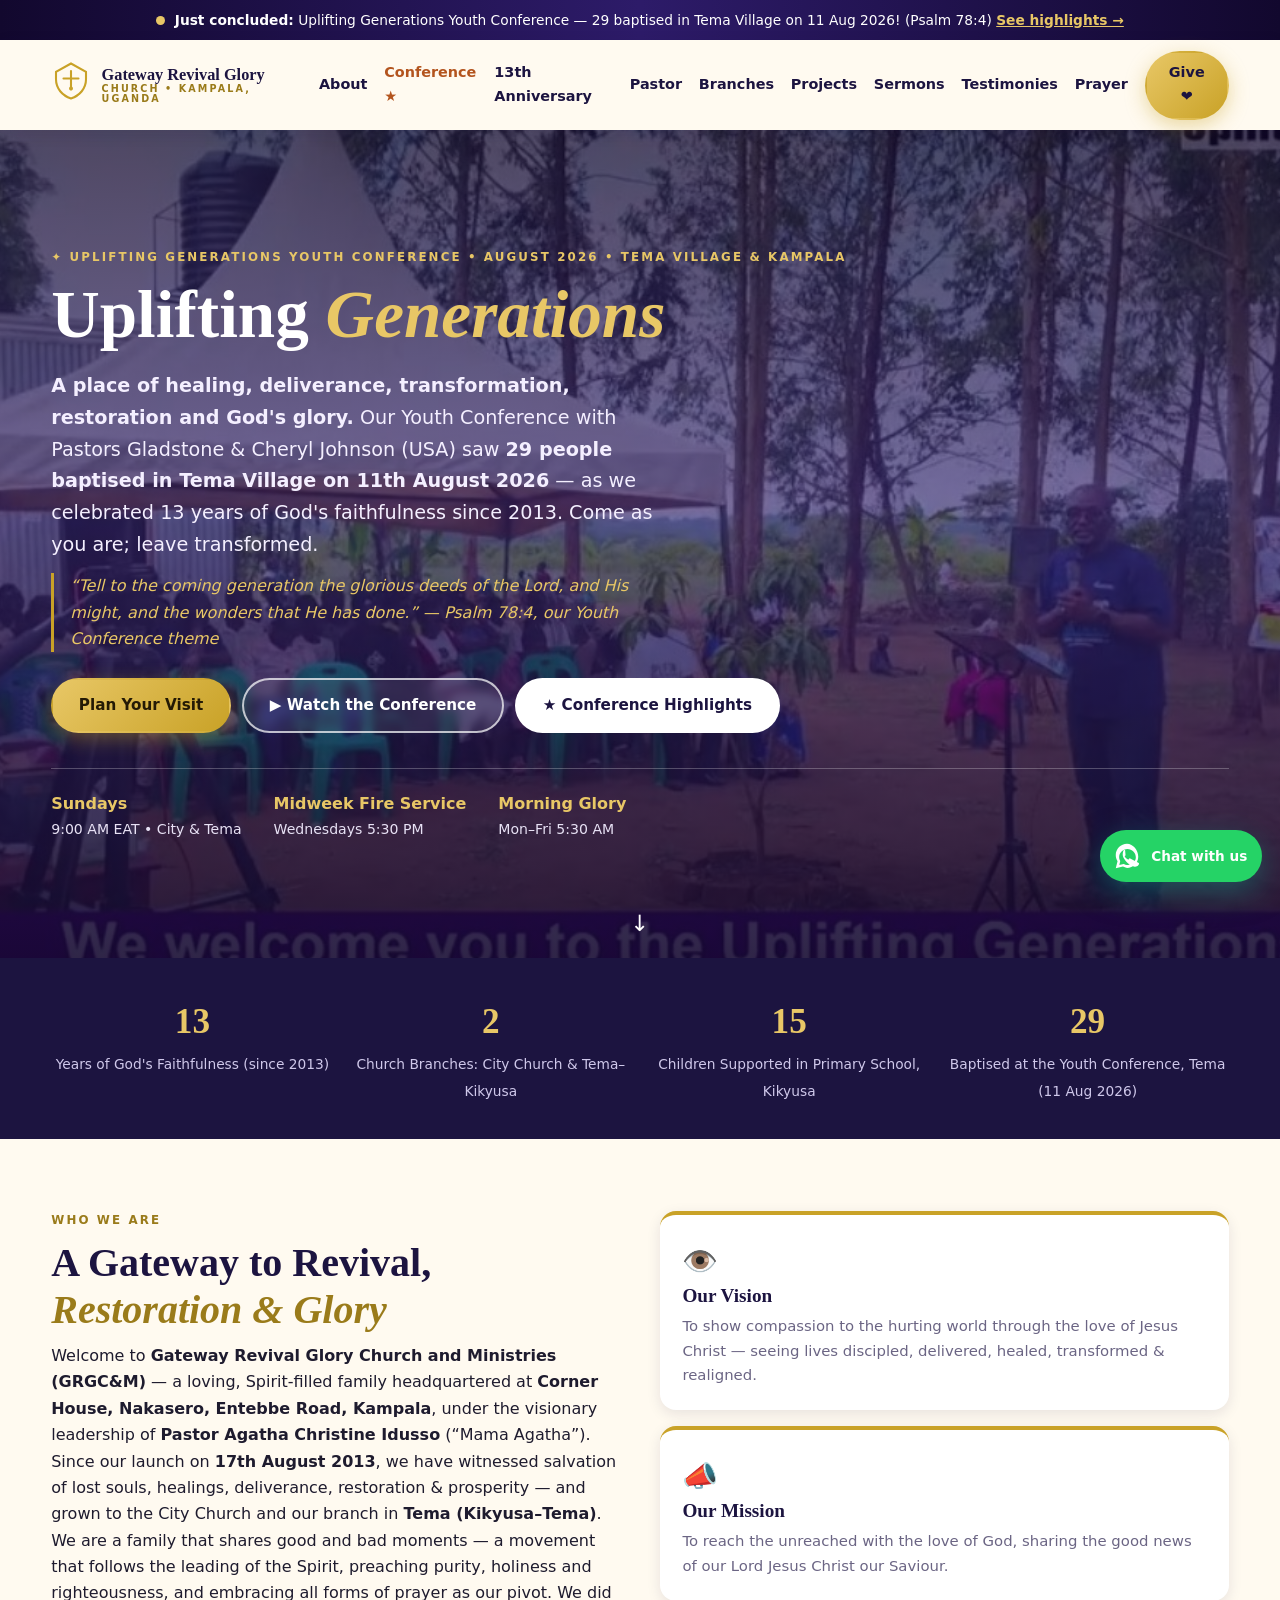
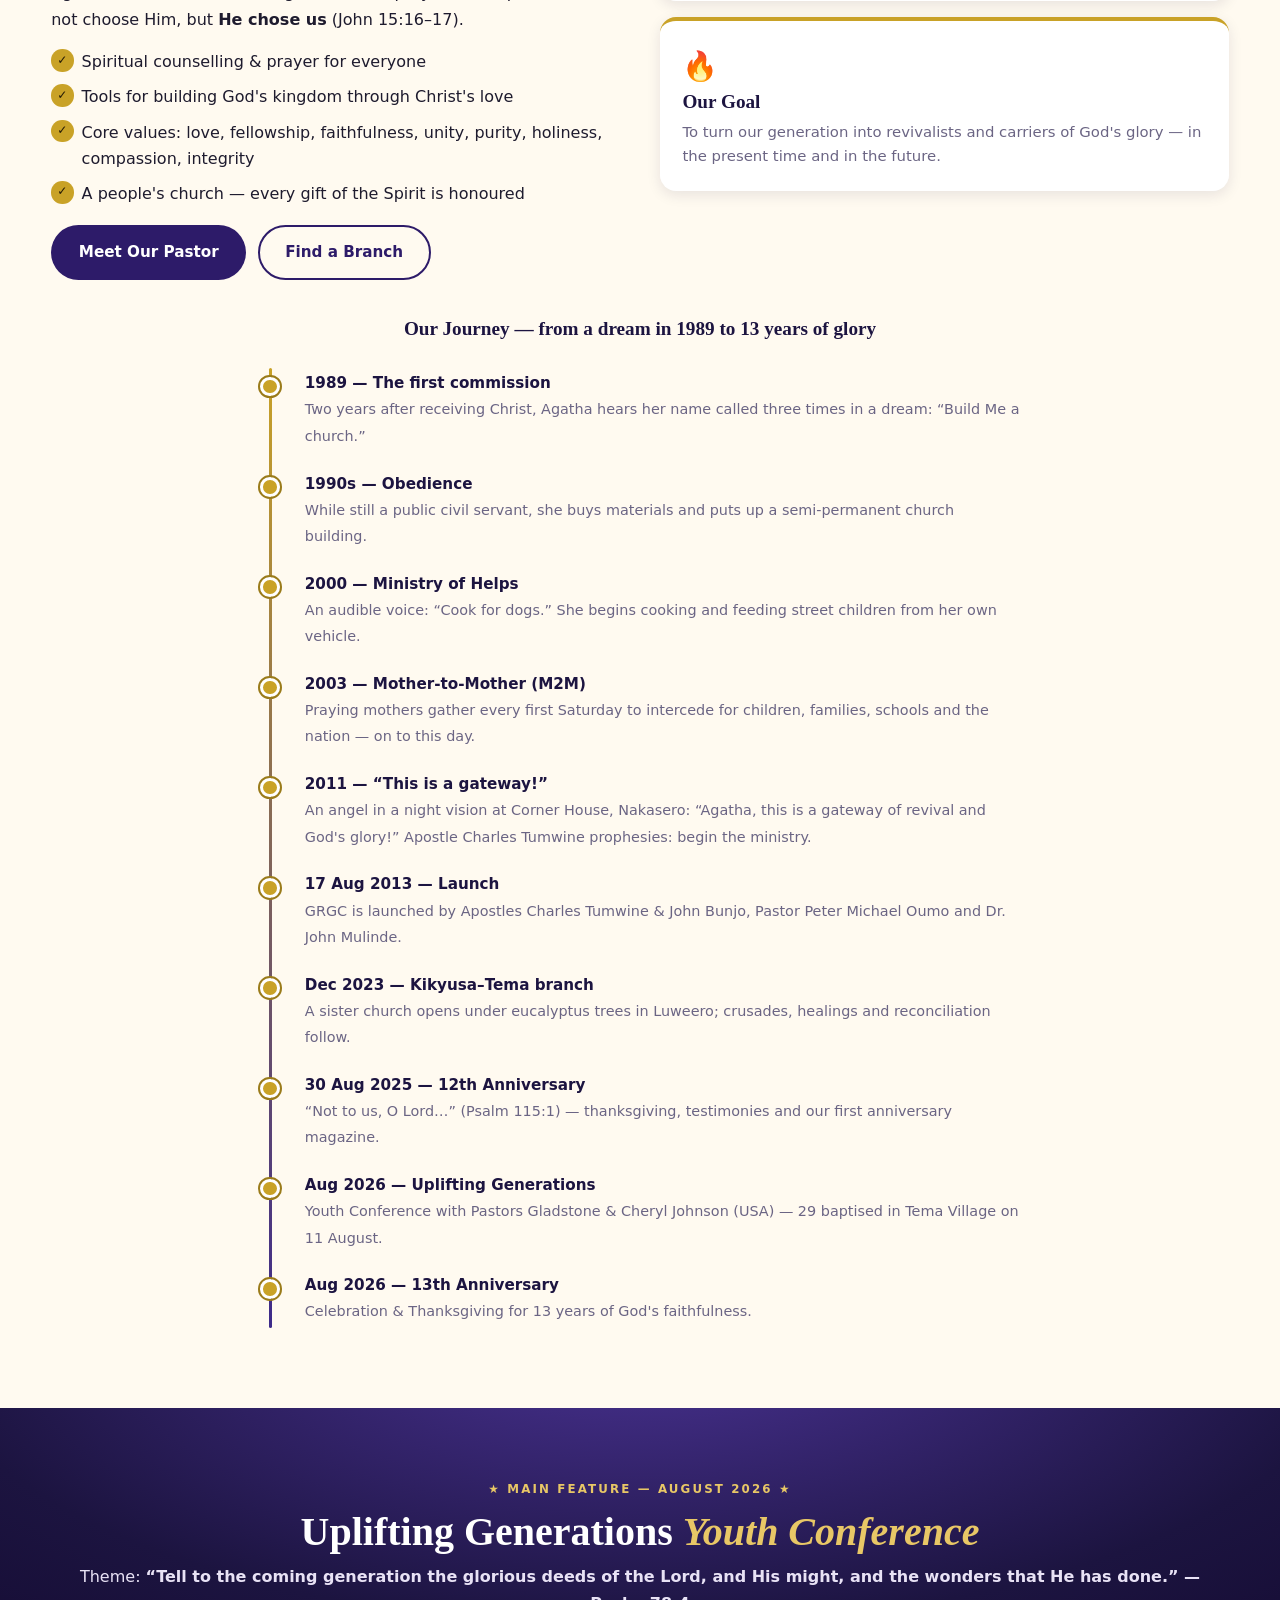
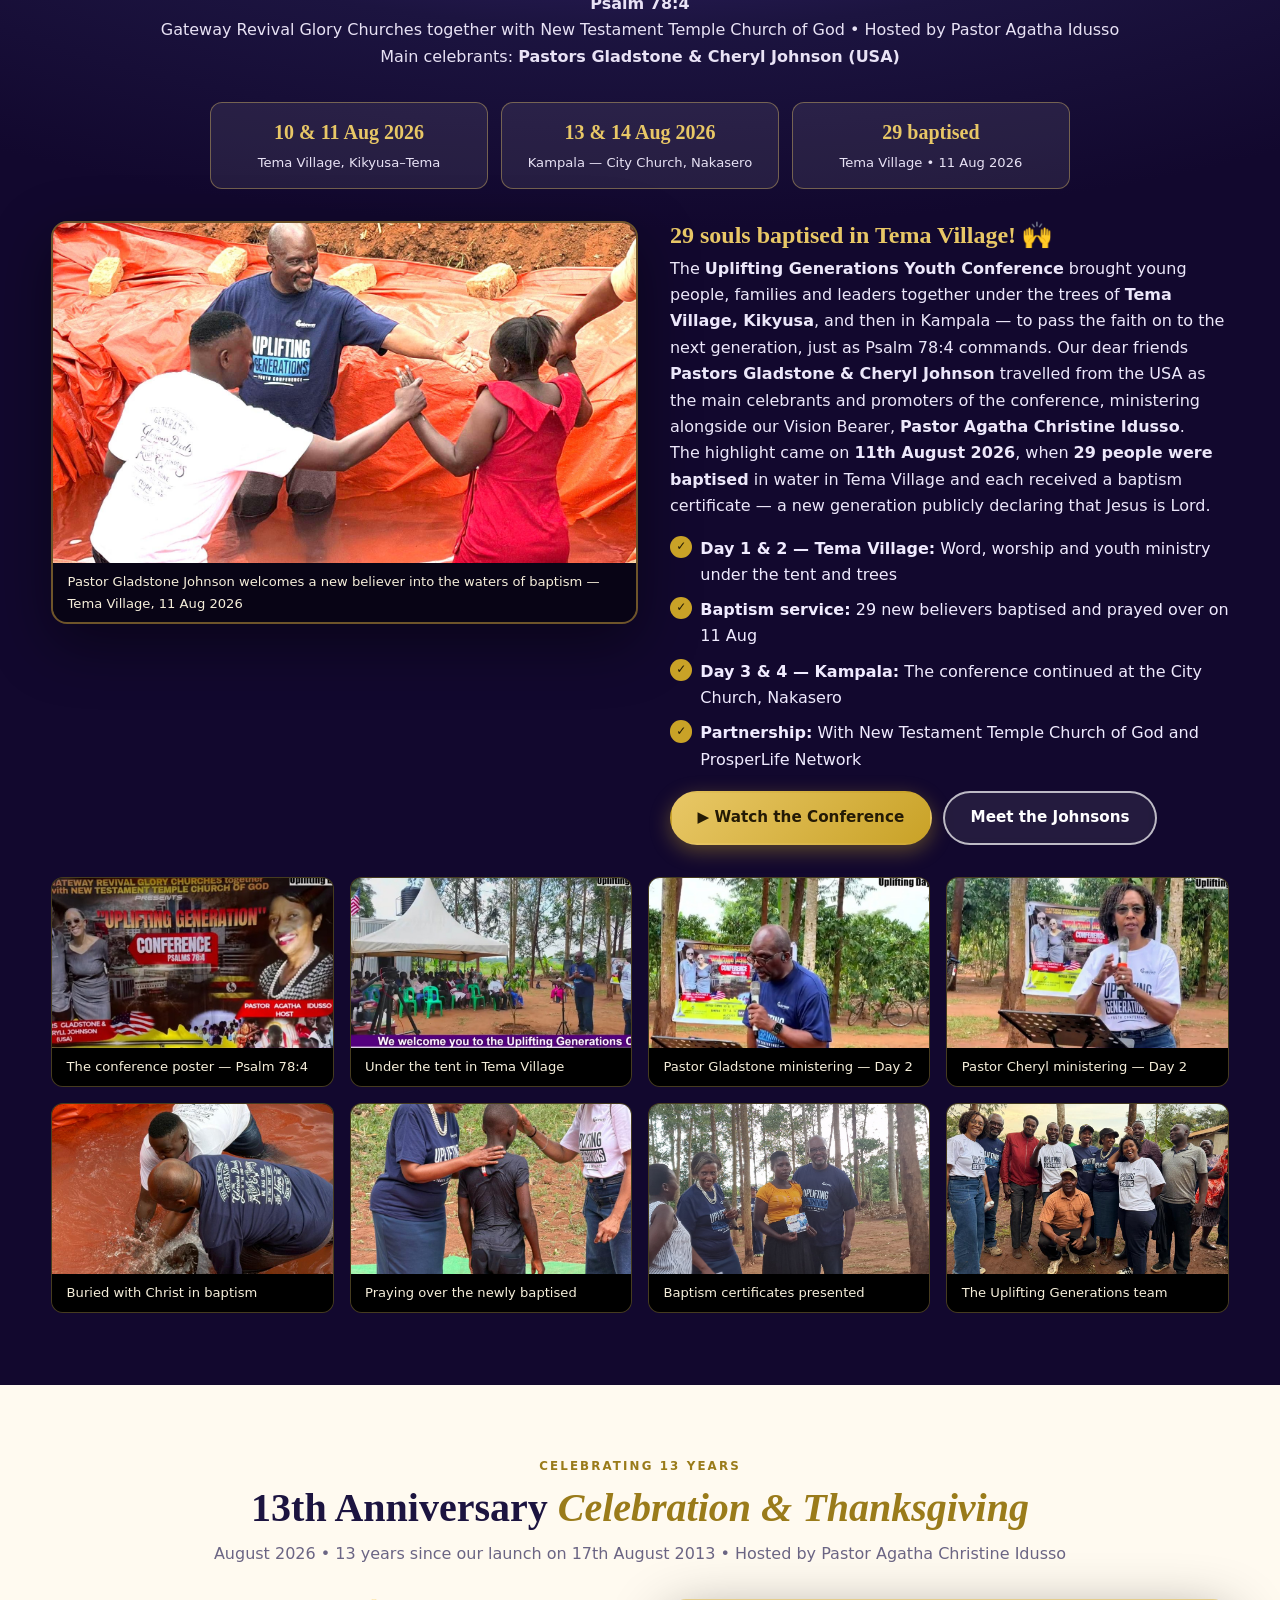
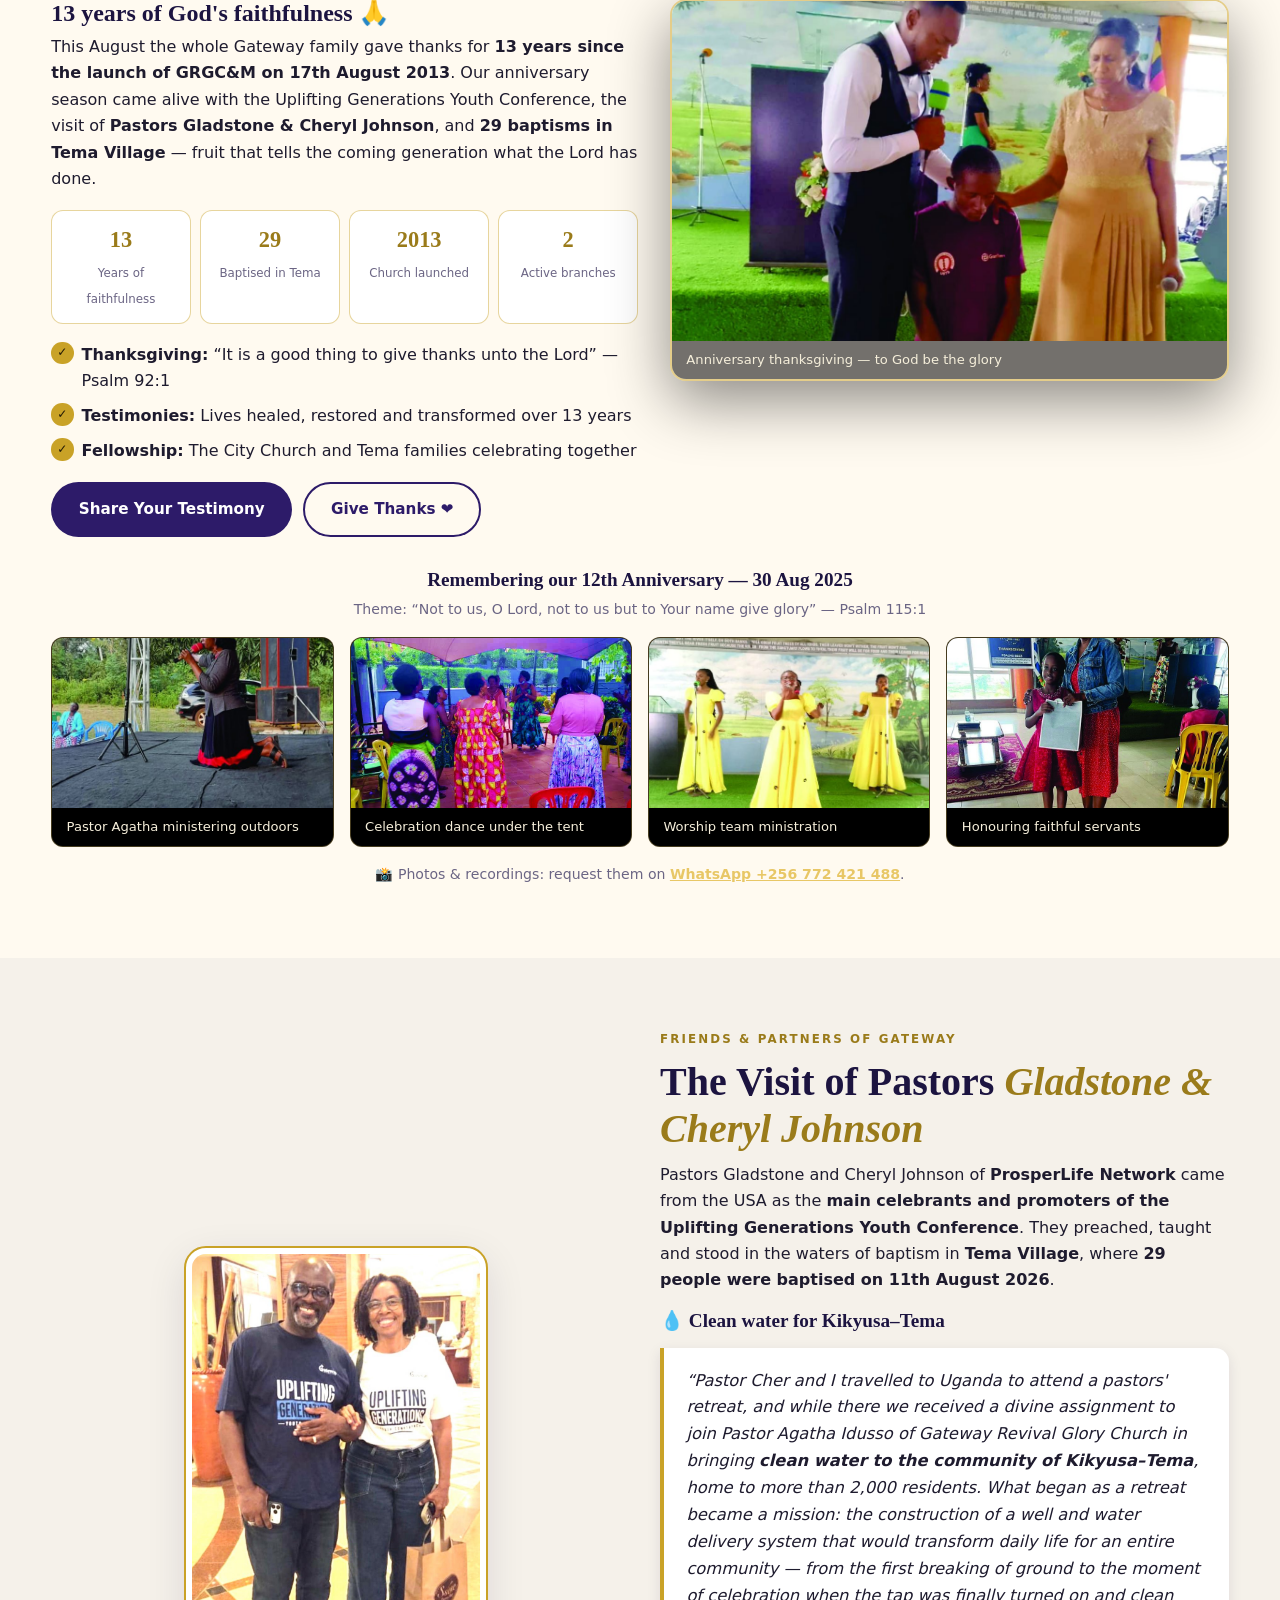
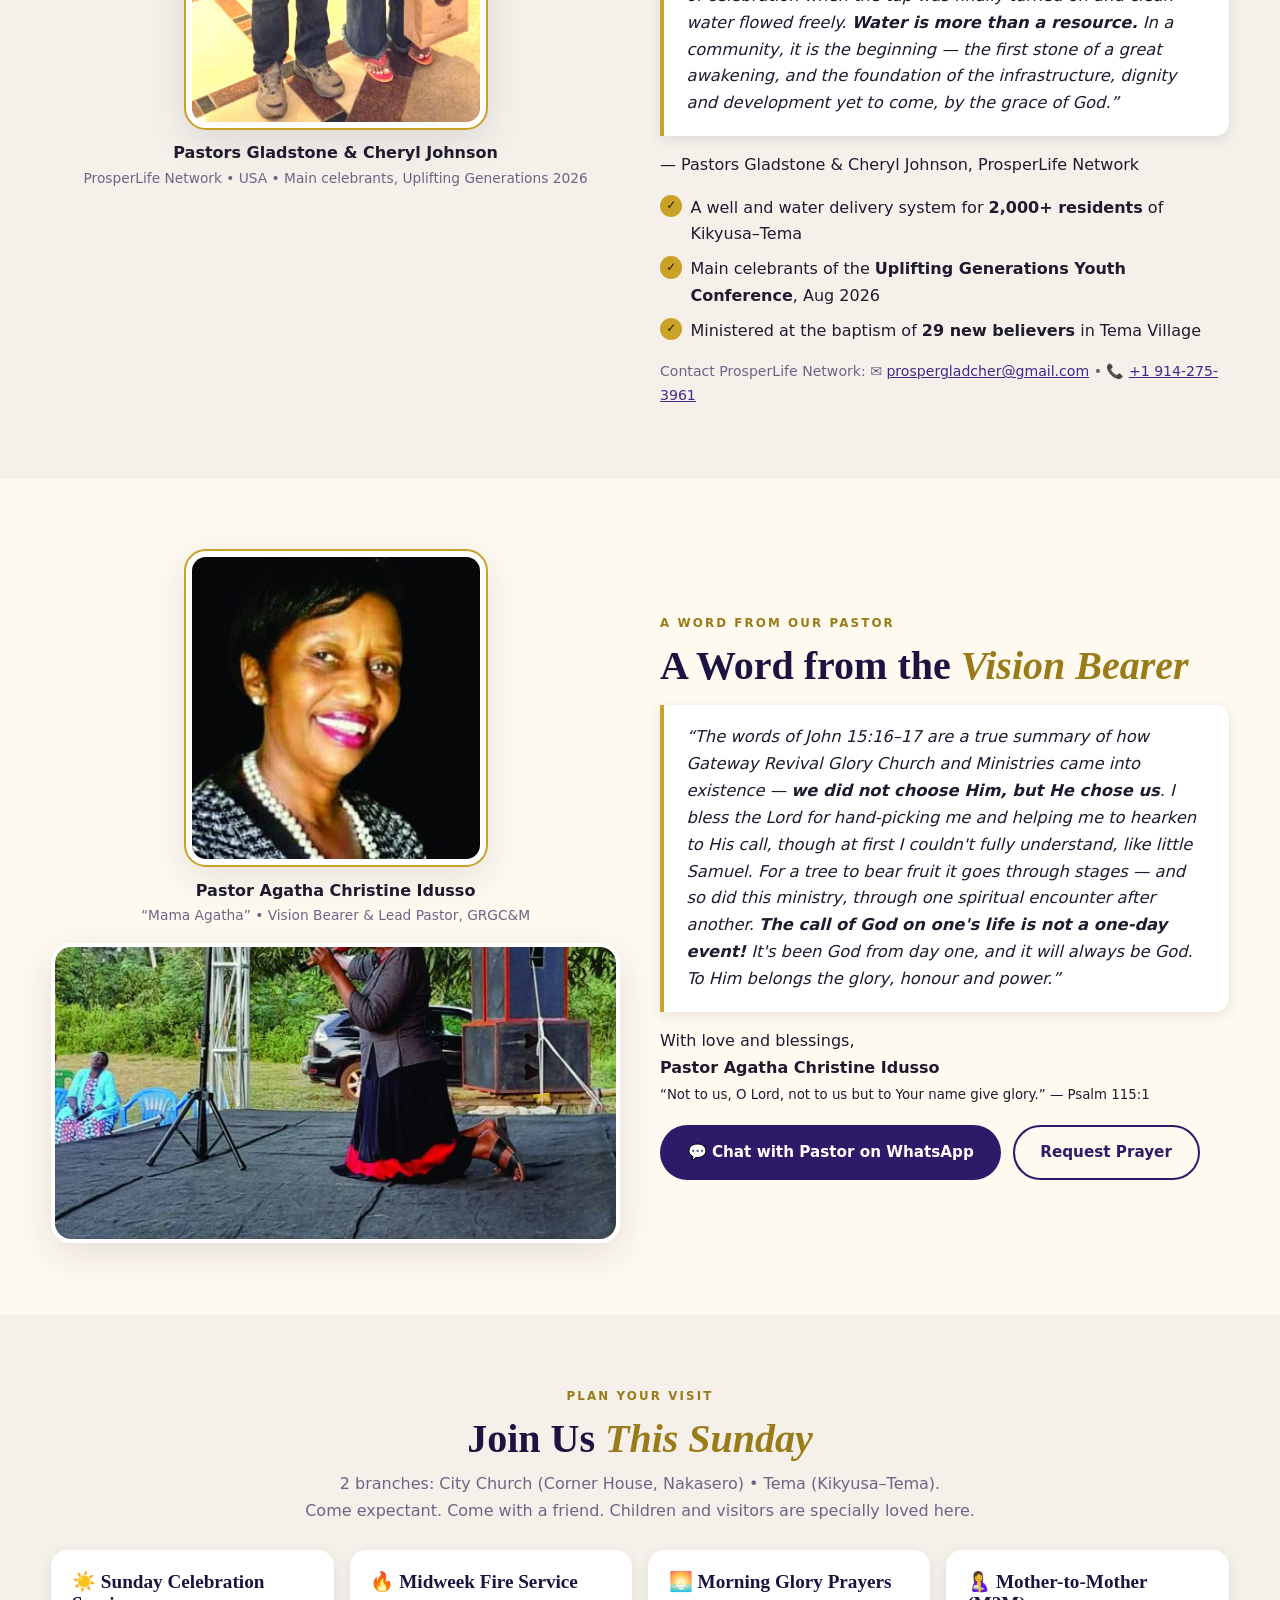
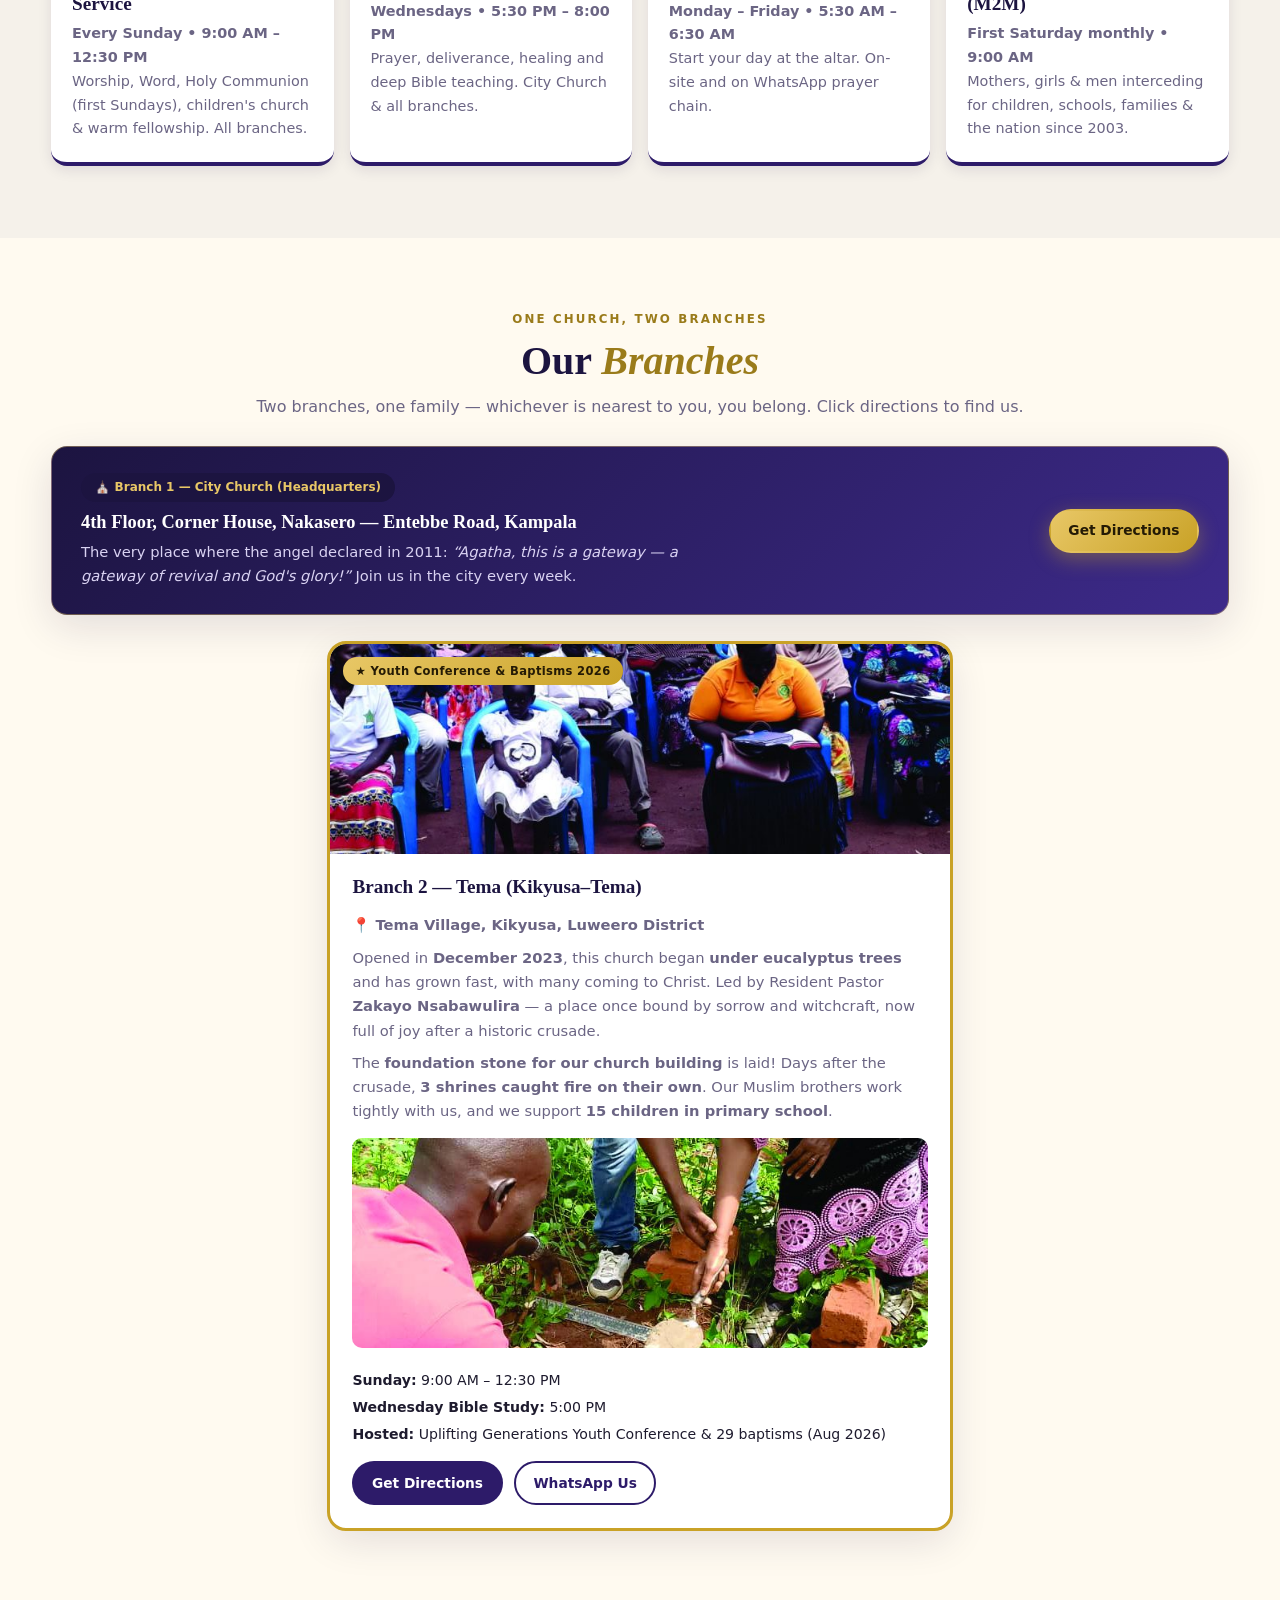
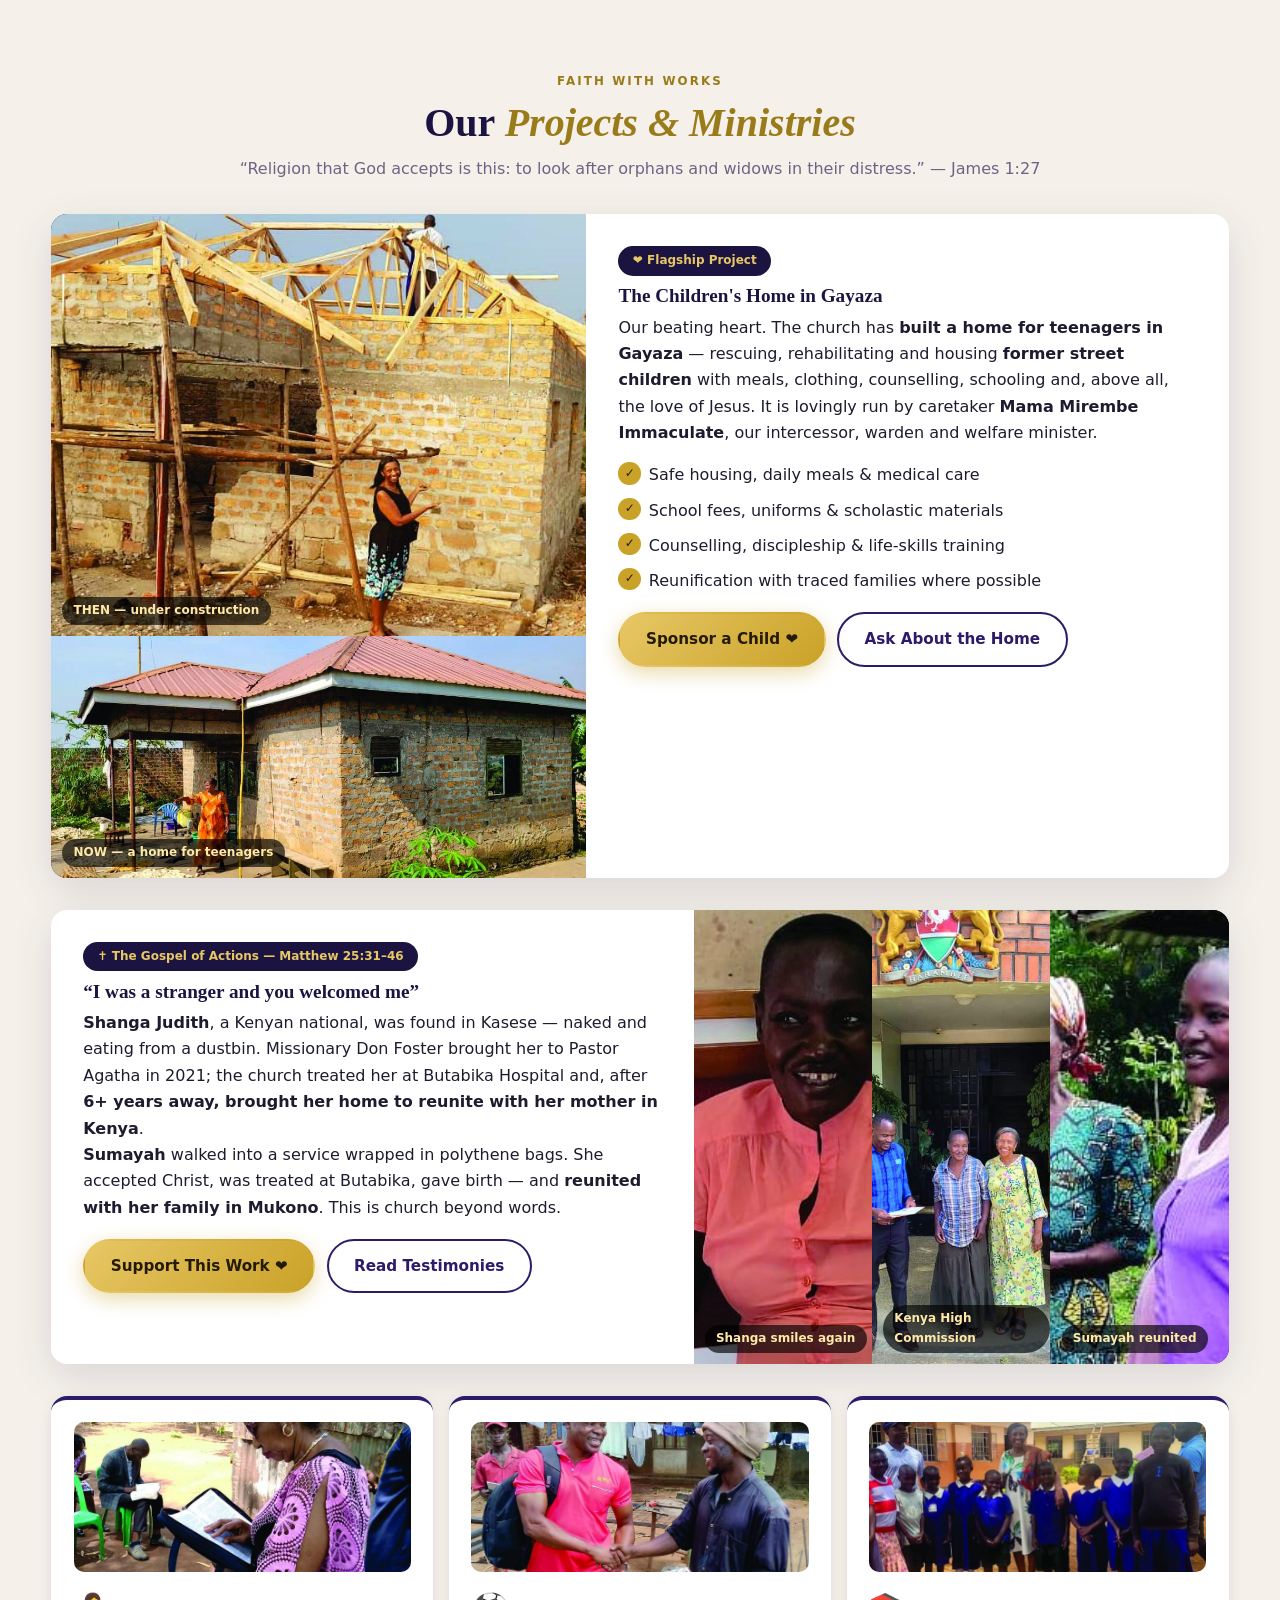
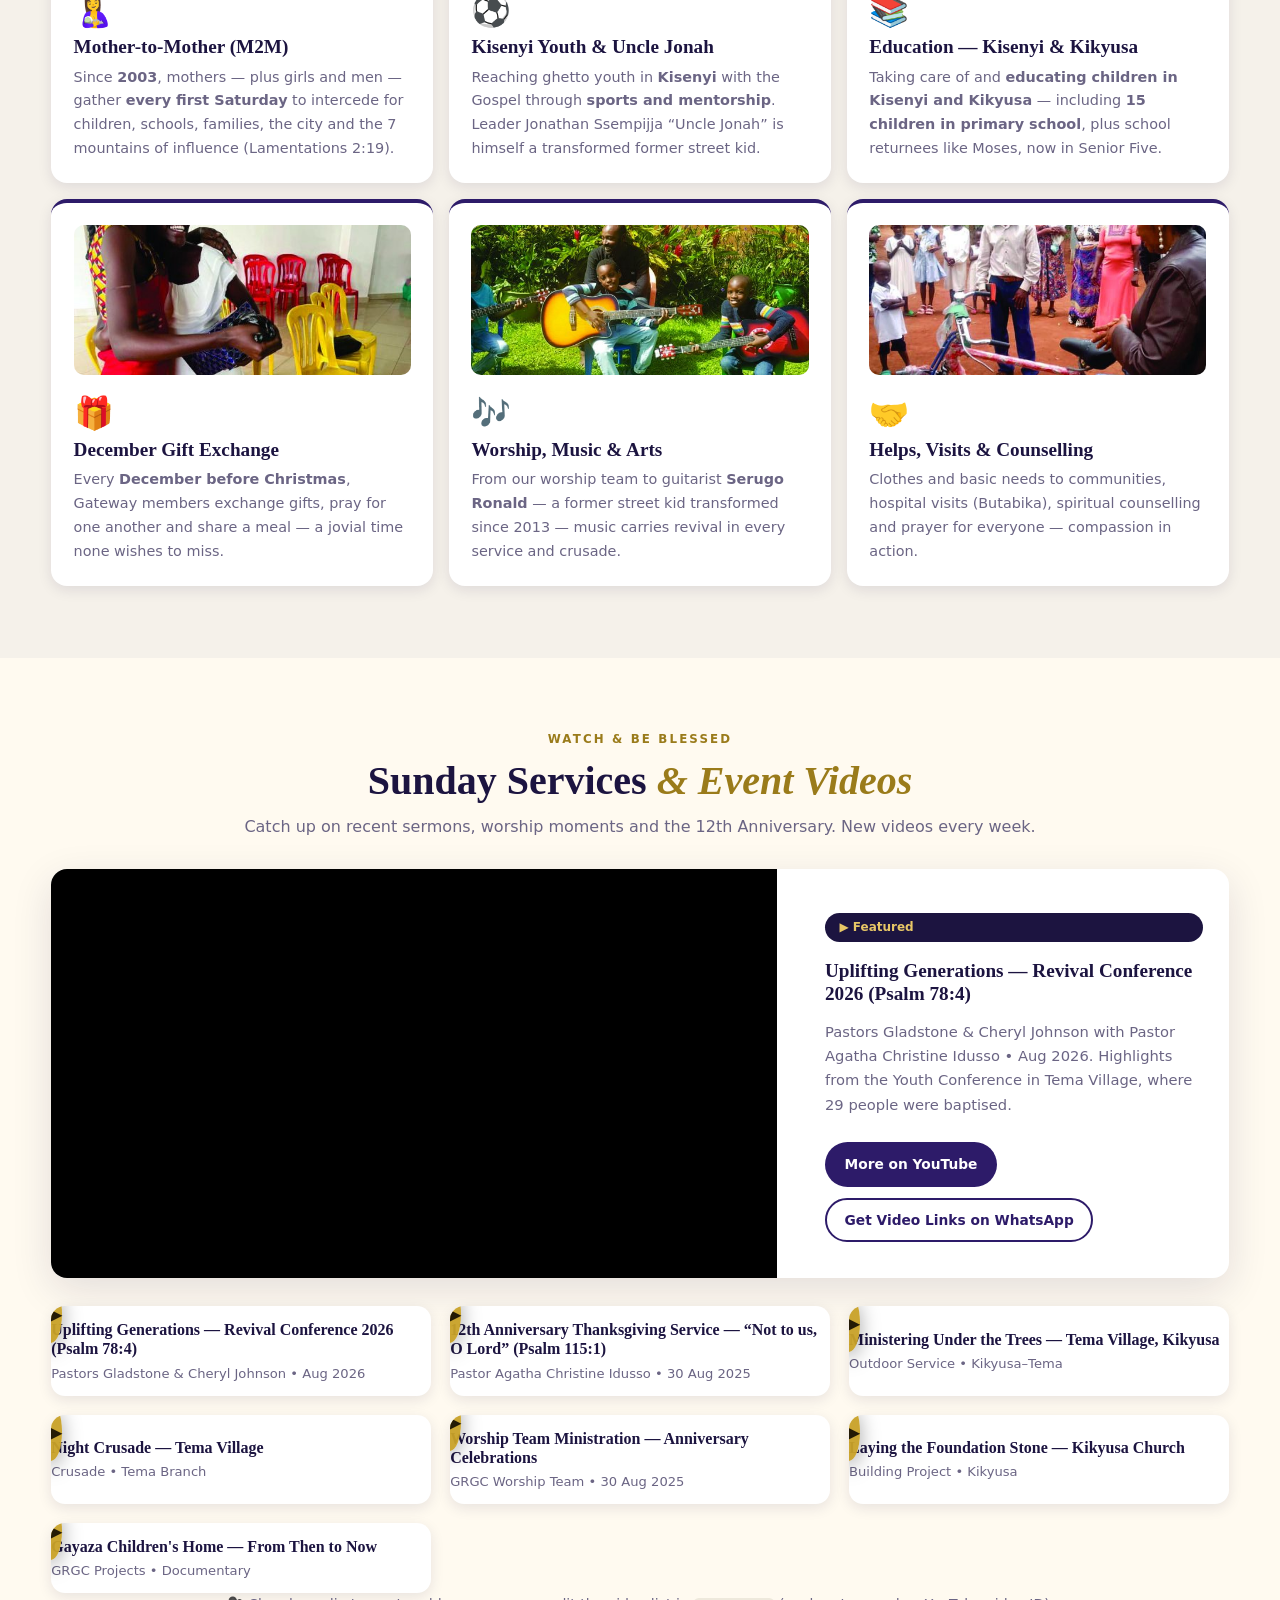
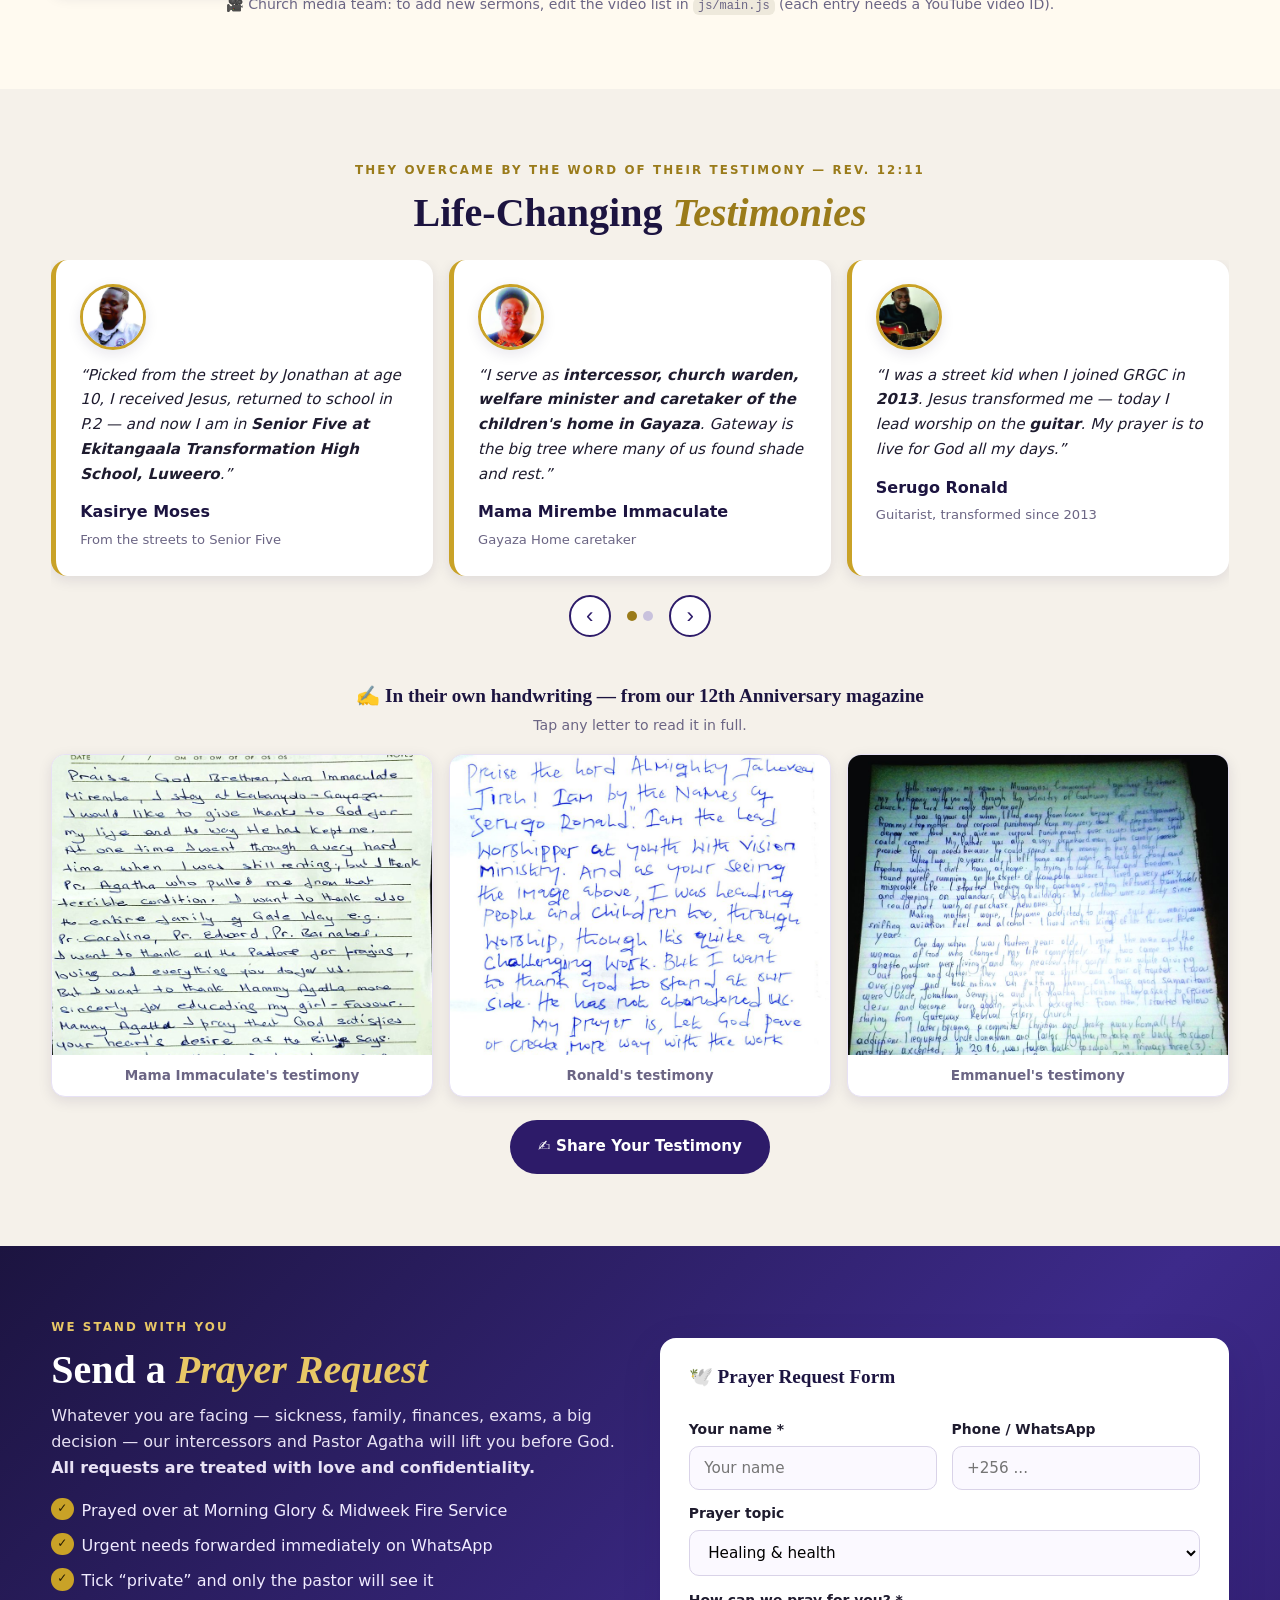
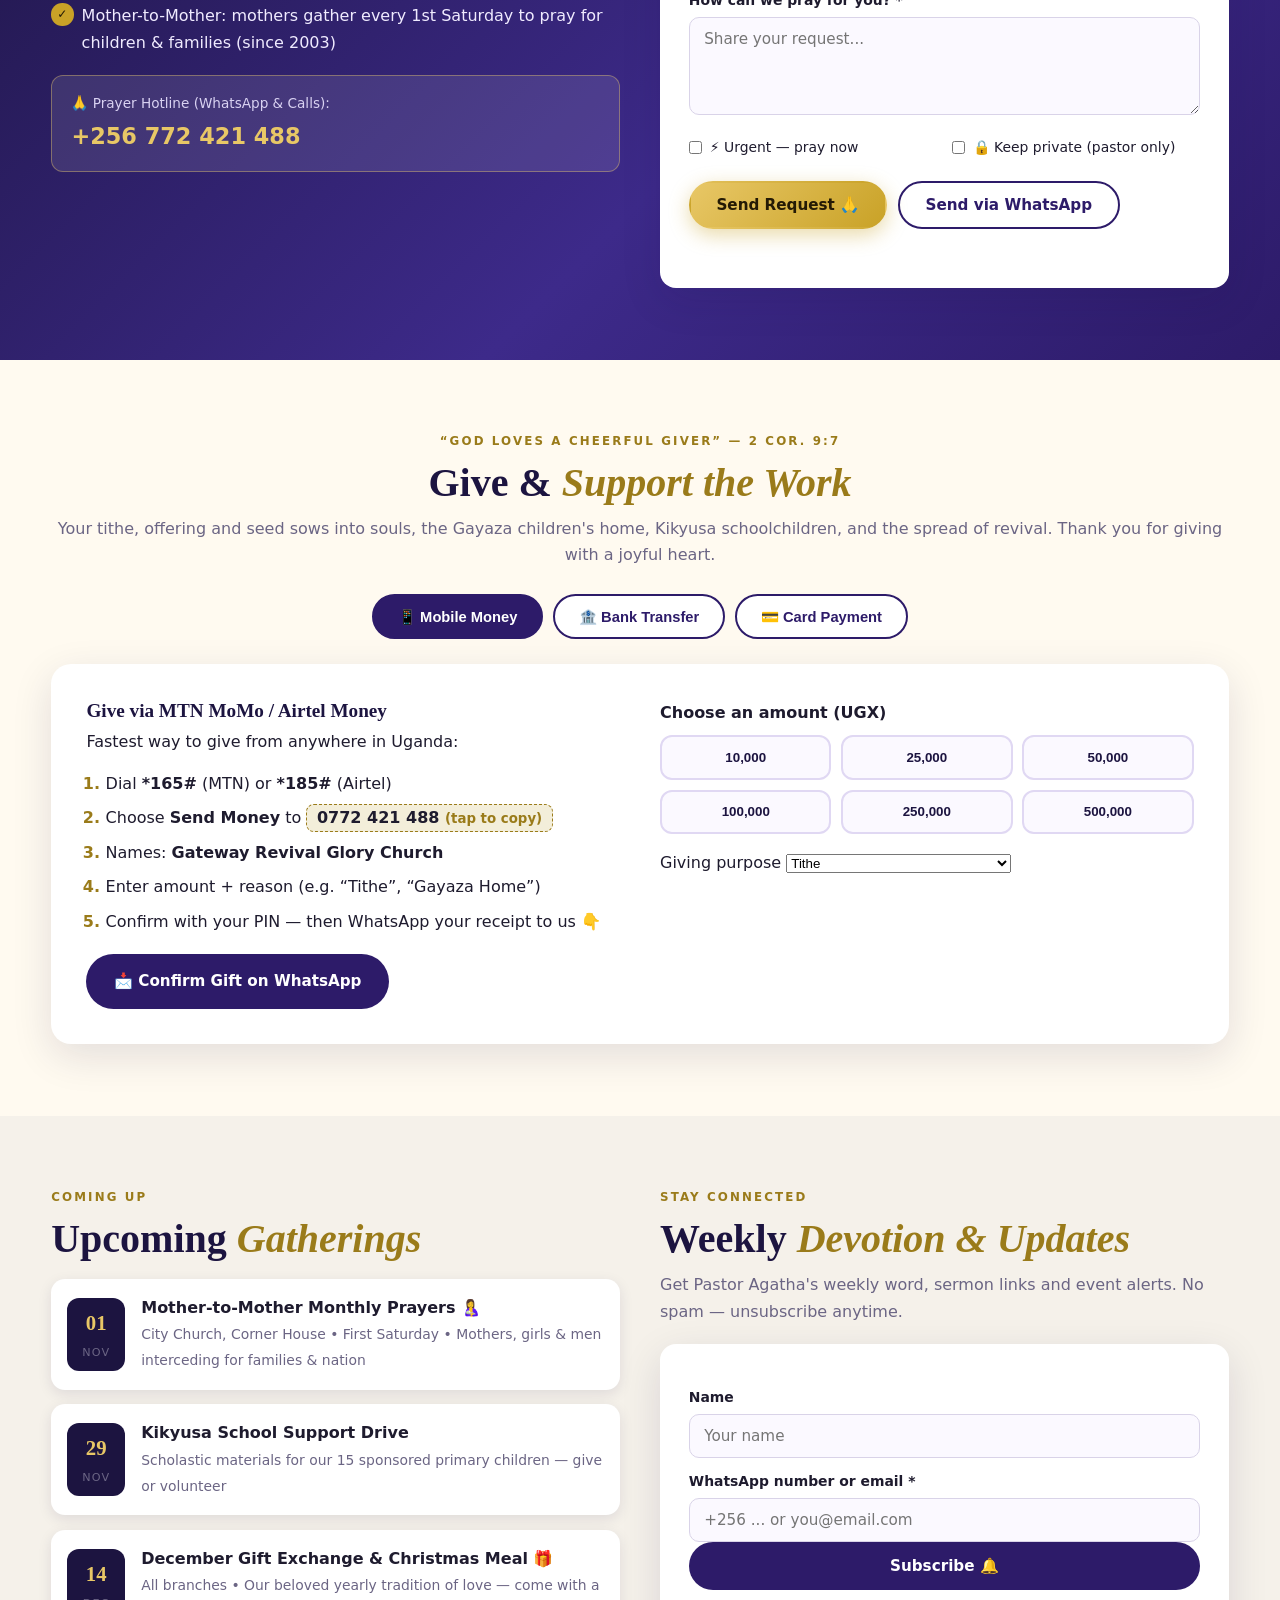
==== commit 61531051: "Watch a YouTube video (6ad0d9d41ab3e7f66a622dfd)" ====
--- a/index.html
+++ b/index.html
@@ -3,13 +3,13 @@
 <head>
 <meta charset="UTF-8" />
 <meta name="viewport" content="width=device-width, initial-scale=1.0" />
-<title>Gateway Revival Glory Church &amp; Ministries (GRGC&amp;M) — Kampala | City • Tema-Kikyusa • Kayabwe</title>
-<meta name="description" content="Gateway Revival Glory Church & Ministries (GRGC&M) — a place of healing, deliverance, transformation, restoration and God's glory. 3 branches: City Church at Corner House Nakasero, Tema (Kikyusa–Tema) & Kayabwe on Masaka Road. Led by Pastor Agatha Christine Idusso. 12th Anniversary celebrated 30th Aug 2025." />
-<meta name="keywords" content="Gateway Revival Glory Church, GRGC, church in Kampala, Corner House Nakasero church, Tema Kikyusa branch church, Kayabwe church Masaka Road, Pastor Agatha Christine Idusso, Mama Agatha, Gayaza children's home, Mother to Mother prayers" />
-<meta property="og:title" content="Gateway Revival Glory Church — 12 Years of God's Faithfulness" />
-<meta property="og:description" content="3 branches: City Church (Corner House, Nakasero) • Tema (Kikyusa–Tema) • Kayabwe, Masaka Road. 12th Anniversary theme: 'Not to us, O Lord, but to Your name give glory' (Psalm 115:1)." />
+<title>Gateway Revival Glory Church &amp; Ministries (GRGC&amp;M) — Kampala | City Church • Tema-Kikyusa</title>
+<meta name="description" content="Gateway Revival Glory Church & Ministries (GRGC&M) — a place of healing, deliverance, transformation, restoration and God's glory. Branches: City Church at Corner House Nakasero and Tema (Kikyusa–Tema). Led by Pastor Agatha Christine Idusso. Uplifting Generations Youth Conference & 13th Anniversary, August 2026." />
+<meta name="keywords" content="Gateway Revival Glory Church, GRGC, church in Kampala, Corner House Nakasero church, Tema Kikyusa branch church, Uplifting Generations Youth Conference, Pastor Agatha Christine Idusso, Mama Agatha, Gayaza children's home, Mother to Mother prayers" />
+<meta property="og:title" content="Gateway Revival Glory Church — Uplifting Generations Youth Conference 2026" />
+<meta property="og:description" content="Uplifting Generations Youth Conference with Pastors Gladstone & Cheryl Johnson — 29 baptised in Tema Village on 11 Aug 2026. 13th Anniversary Celebration & Thanksgiving." />
 <meta property="og:type" content="website" />
-<meta property="og:image" content="assets/images/real/anniversary-stage.jpg" />
+<meta property="og:image" content="assets/images/conference/baptism-pool-welcome.jpg" />
 <link rel="icon" type="image/svg+xml" href="assets/favicon.svg" />
 <link rel="preconnect" href="https://fonts.googleapis.com" />
 <link rel="preconnect" href="https://fonts.gstatic.com" crossorigin />
@@ -21,7 +21,7 @@
   "@type": "Church",
   "name": "Gateway Revival Glory Church and Ministries",
   "alternateName": "GRGC&M",
-  "description": "A place of healing, deliverance, transformation, restoration and God's glory. 3 branches: City Church at Corner House, Nakasero, Kampala; Tema (Kikyusa–Tema); and Kayabwe on Masaka Road. Founded 17 August 2013.",
+  "description": "A place of healing, deliverance, transformation, restoration and God's glory. Branches: City Church at Corner House, Nakasero, Kampala; and Tema (Kikyusa–Tema). Founded 17 August 2013.",
   "address": {"@type": "PostalAddress", "streetAddress": "4th Floor, Corner House, Nakasero, Entebbe Road", "addressLocality": "Kampala", "addressCountry": "UG"},
   "telephone": "+256772421488",
   "foundingDate": "2013-08-17",
@@ -35,8 +35,8 @@
 <!-- ══════════ ANNOUNCEMENT BAR ══════════ -->
 <div class="announce" role="banner">
   <span class="announce-dot" aria-hidden="true"></span>
-  <p><strong>Just concluded:</strong> Our 12th Anniversary Celebrations — “Not to us, O Lord, but to Your name give glory” (Psalm 115:1).
-    <a href="#anniversary">See highlights →</a></p>
+  <p><strong>Just concluded:</strong> Uplifting Generations Youth Conference — 29 baptised in Tema Village on 11 Aug 2026! (Psalm 78:4)
+    <a href="#conference">See highlights →</a></p>
 </div>
 
 <!-- ══════════ NAVBAR ══════════ -->
@@ -50,7 +50,8 @@
     </a>
     <nav class="nav-links" id="navLinks" aria-label="Primary">
       <a href="#about">About</a>
-      <a href="#anniversary" class="hot">Anniversary ★</a>
+      <a href="#conference" class="hot">Conference ★</a>
+      <a href="#anniversary">13th Anniversary</a>
       <a href="#pastor">Pastor</a>
       <a href="#branches">Branches</a>
       <a href="#projects">Projects</a>
@@ -65,22 +66,22 @@
 
 <!-- ══════════ HERO ══════════ -->
 <section class="hero" aria-label="Welcome">
-  <div class="hero-bg" style="background-image:url('assets/images/real/anniversary-stage.jpg')"></div>
+  <div class="hero-bg" style="background-image:url('assets/images/conference/conference-tent-tema.jpg')"></div>
   <div class="hero-overlay"></div>
   <div class="container hero-content">
-    <p class="eyebrow light">✦ 3 Branches: City Church, Corner House Nakasero • Tema (Kikyusa–Tema) • Kayabwe, Masaka Rd</p>
-    <h1>Enter His Gates <em>with Thanksgiving</em></h1>
+    <p class="eyebrow light">✦ Uplifting Generations Youth Conference • August 2026 • Tema Village &amp; Kampala</p>
+    <h1>Uplifting <em>Generations</em></h1>
     <p class="hero-sub"><strong>A place of healing, deliverance, transformation, restoration and God's glory.</strong>
-      For 12 years, Gateway Revival Glory Church &amp; Ministries has witnessed salvation of lost souls, healings,
-      deliverance and restoration — from Nakasero to Kikyusa, Gayaza and beyond. Come as you are; leave transformed.</p>
-    <p class="hero-verse">“Not to us, O Lord, not to us but to Your name give glory, for Your mercy and loving-kindness.” — Psalm 115:1, our 12th Anniversary theme</p>
+      Our Youth Conference with Pastors Gladstone &amp; Cheryl Johnson (USA) saw <strong>29 people baptised in Tema Village on 11th August 2026</strong> —
+      as we celebrated 13 years of God's faithfulness since 2013. Come as you are; leave transformed.</p>
+    <p class="hero-verse">“Tell to the coming generation the glorious deeds of the Lord, and His might, and the wonders that He has done.” — Psalm 78:4, our Youth Conference theme</p>
     <div class="hero-cta">
       <a href="#visit" class="btn btn-gold">Plan Your Visit</a>
-      <a href="#videos" class="btn btn-ghost">▶ Watch Latest Sermon</a>
-      <a href="#anniversary" class="btn btn-white">★ Anniversary Highlights</a>
+      <a href="#videos" class="btn btn-ghost">▶ Watch the Conference</a>
+      <a href="#conference" class="btn btn-white">★ Conference Highlights</a>
     </div>
     <div class="hero-services">
-      <div><strong>Sundays</strong><span>9:00 AM EAT • All branches</span></div>
+      <div><strong>Sundays</strong><span>9:00 AM EAT • City &amp; Tema</span></div>
       <div><strong>Midweek Fire Service</strong><span>Wednesdays 5:30 PM</span></div>
       <div><strong>Morning Glory</strong><span>Mon–Fri 5:30 AM</span></div>
     </div>
@@ -91,10 +92,10 @@
 <!-- ══════════ STATS ══════════ -->
 <section class="stats" id="stats">
   <div class="container stats-grid">
-    <div class="stat"><strong data-count="12">12</strong><span>Years of God's Faithfulness (since 2013)</span></div>
-    <div class="stat"><strong data-count="3">3</strong><span>Church Branches: City, Tema–Kikyusa, Kayabwe</span></div>
+    <div class="stat"><strong data-count="13">13</strong><span>Years of God's Faithfulness (since 2013)</span></div>
+    <div class="stat"><strong data-count="2">2</strong><span>Church Branches: City Church &amp; Tema–Kikyusa</span></div>
     <div class="stat"><strong data-count="15">15</strong><span>Children Supported in Primary School, Kikyusa</span></div>
-    <div class="stat"><strong data-count="7">7</strong><span>Mountains of Influence Covered by M2M Prayers</span></div>
+    <div class="stat"><strong data-count="29">29</strong><span>Baptised at the Youth Conference, Tema (11 Aug 2026)</span></div>
   </div>
 </section>
 
@@ -108,8 +109,8 @@
         Spirit-filled family headquartered at <strong>Corner House, Nakasero, Entebbe Road, Kampala</strong>,
         under the visionary leadership of <strong>Pastor Agatha Christine Idusso</strong> (“Mama Agatha”).
         Since our launch on <strong>17th August 2013</strong>, we have witnessed salvation of lost souls,
-        healings, deliverance, restoration &amp; prosperity — and grown to <strong>3 branches</strong>:
-        the City Church, <strong>Tema (Kikyusa–Tema)</strong> and <strong>Kayabwe on Masaka Road</strong>.</p>
+        healings, deliverance, restoration &amp; prosperity — and grown to
+        the City Church and our branch in <strong>Tema (Kikyusa–Tema)</strong>.</p>
       <p>We are a family that shares good and bad moments — a movement that follows the leading of the Spirit,
         preaching purity, holiness and righteousness, and embracing all forms of prayer as our pivot.
         We did not choose Him, but <strong>He chose us</strong> (John 15:16–17).</p>
@@ -131,7 +132,7 @@
     </div>
   </div>
   <div class="container">
-    <h3 class="timeline-title">Our Journey — from a dream in 1989 to 12 years of glory</h3>
+    <h3 class="timeline-title">Our Journey — from a dream in 1989 to 13 years of glory</h3>
     <ol class="timeline">
       <li class="timeline-item"><strong>1989 — The first commission</strong><span>Two years after receiving Christ, Agatha hears her name called three times in a dream: “Build Me a church.”</span></li>
       <li class="timeline-item"><strong>1990s — Obedience</strong><span>While still a public civil servant, she buys materials and puts up a semi-permanent church building.</span></li>
@@ -141,61 +142,149 @@
       <li class="timeline-item"><strong>17 Aug 2013 — Launch</strong><span>GRGC is launched by Apostles Charles Tumwine &amp; John Bunjo, Pastor Peter Michael Oumo and Dr. John Mulinde.</span></li>
       <li class="timeline-item"><strong>Dec 2023 — Kikyusa–Tema branch</strong><span>A sister church opens under eucalyptus trees in Luweero; crusades, healings and reconciliation follow.</span></li>
       <li class="timeline-item"><strong>30 Aug 2025 — 12th Anniversary</strong><span>“Not to us, O Lord…” (Psalm 115:1) — thanksgiving, testimonies and our first anniversary magazine.</span></li>
+      <li class="timeline-item"><strong>Aug 2026 — Uplifting Generations</strong><span>Youth Conference with Pastors Gladstone &amp; Cheryl Johnson (USA) — 29 baptised in Tema Village on 11 August.</span></li>
+      <li class="timeline-item"><strong>Aug 2026 — 13th Anniversary</strong><span>Celebration &amp; Thanksgiving for 13 years of God's faithfulness.</span></li>
     </ol>
   </div>
 </section>
 
-<!-- ══════════ ★ ANNIVERSARY — MAIN FEATURE ══════════ -->
-<section class="section anniversary" id="anniversary">
-  <div class="container">
-    <p class="eyebrow light center">★ Main Feature — Recently Concluded ★</p>
-    <h2 class="center light">12th Anniversary <em>Celebrations</em></h2>
-    <p class="center light-dim anniversary-theme">Theme: <strong>“Not to us, O Lord, not to us but to Your name give glory” — Psalm 115:1</strong><br/>
-      30th August 2025 • Hosted by Pastor Agatha Christine Idusso • Tema Branch (Kikyusa–Tema) of GRGC&amp;M</p>
+<!-- ══════════ ★ UPLIFTING GENERATIONS YOUTH CONFERENCE — MAIN FEATURE ══════════ -->
+<section class="section anniversary" id="conference">
+  <div class="container">
+    <p class="eyebrow light center">★ Main Feature — August 2026 ★</p>
+    <h2 class="center light">Uplifting Generations <em>Youth Conference</em></h2>
+    <p class="center light-dim anniversary-theme">Theme: <strong>“Tell to the coming generation the glorious deeds of the Lord, and His might, and the wonders that He has done.” — Psalm 78:4</strong><br/>
+      Gateway Revival Glory Churches together with New Testament Temple Church of God • Hosted by Pastor Agatha Idusso<br/>
+      Main celebrants: <strong>Pastors Gladstone &amp; Cheryl Johnson (USA)</strong></p>
+
+    <div class="conf-dates">
+      <div><strong>10 &amp; 11 Aug 2026</strong><span>Tema Village, Kikyusa–Tema</span></div>
+      <div><strong>13 &amp; 14 Aug 2026</strong><span>Kampala — City Church, Nakasero</span></div>
+      <div><strong>29 baptised</strong><span>Tema Village • 11 Aug 2026</span></div>
+    </div>
 
     <div class="anniv-hero">
       <figure class="anniv-main-img">
-        <img src="assets/images/real/anniversary-stage.jpg" alt="Ministers laying hands in prayer on a kneeling youth during the 12th Anniversary thanksgiving service" loading="lazy" />
-        <figcaption>Laying hands in prayer during the 12th Anniversary thanksgiving service</figcaption>
+        <img src="assets/images/conference/baptism-pool-welcome.jpg" alt="Pastor Gladstone Johnson welcoming a young woman into the baptism pool in Tema Village" loading="lazy" />
+        <figcaption>Pastor Gladstone Johnson welcomes a new believer into the waters of baptism — Tema Village, 11 Aug 2026</figcaption>
       </figure>
       <div class="anniv-recap">
-        <h3>What the Lord has done! 🙌</h3>
-        <p>Believers from our <strong>3 branches — City Church, Tema–Kikyusa and Kayabwe</strong> — gathered to mark
-          <strong>12 years since our launch on 17th August 2013</strong>. It was a heaven-on-earth moment —
-          heartfelt thanksgiving, powerful worship, real-life testimonies of the healed and restored,
-          children's features, the launch of our first anniversary magazine, and a joyful community feast.</p>
-        <div class="anniv-stats">
-          <div><strong>12</strong><span>Years of faithfulness</span></div>
-          <div><strong>1989</strong><span>Year of the first call</span></div>
-          <div><strong>2013</strong><span>Church launched</span></div>
-          <div><strong>1st</strong><span>Anniversary magazine</span></div>
-        </div>
+        <h3>29 souls baptised in Tema Village! 🙌</h3>
+        <p>The <strong>Uplifting Generations Youth Conference</strong> brought young people, families and leaders together
+          under the trees of <strong>Tema Village, Kikyusa</strong>, and then in Kampala — to pass the faith on to the next
+          generation, just as Psalm 78:4 commands. Our dear friends <strong>Pastors Gladstone &amp; Cheryl Johnson</strong>
+          travelled from the USA as the main celebrants and promoters of the conference, ministering alongside
+          our Vision Bearer, <strong>Pastor Agatha Christine Idusso</strong>.</p>
+        <p>The highlight came on <strong>11th August 2026</strong>, when <strong>29 people were baptised</strong> in water in Tema Village
+          and each received a baptism certificate — a new generation publicly declaring that Jesus is Lord.</p>
         <ul class="checklist light">
-          <li><strong>Thanksgiving service:</strong> “It is a good thing to give thanks unto the Lord” — Psalm 92:1</li>
-          <li><strong>Testimony time:</strong> Former street children, restored mothers &amp; healed brethren shared</li>
-          <li><strong>Magazine launch:</strong> Our inaugural anniversary newsletter — testimonies in print</li>
-          <li><strong>Feast &amp; fellowship:</strong> The whole Gateway family sharing a meal in love</li>
+          <li><strong>Day 1 &amp; 2 — Tema Village:</strong> Word, worship and youth ministry under the tent and trees</li>
+          <li><strong>Baptism service:</strong> 29 new believers baptised and prayed over on 11 Aug</li>
+          <li><strong>Day 3 &amp; 4 — Kampala:</strong> The conference continued at the City Church, Nakasero</li>
+          <li><strong>Partnership:</strong> With New Testament Temple Church of God and ProsperLife Network</li>
         </ul>
         <div class="btn-row">
-          <a href="#videos" class="btn btn-gold">▶ Watch Anniversary Videos</a>
-          <a href="#testimonies" class="btn btn-ghost">Share Your Testimony</a>
-        </div>
-      </div>
-    </div>
-
+          <a href="#videos" class="btn btn-gold">▶ Watch the Conference</a>
+          <a href="#johnsons" class="btn btn-ghost">Meet the Johnsons</a>
+        </div>
+      </div>
+    </div>
+
+    <div class="gallery-grid" id="confGallery">
+      <figure><img src="assets/images/conference/conference-poster.jpg" alt="Uplifting Generation Conference poster featuring Pastors Gladstone and Cheryl Johnson and Pastor Agatha Idusso" loading="lazy" /><figcaption>The conference poster — Psalm 78:4</figcaption></figure>
+      <figure><img src="assets/images/conference/conference-tent-tema.jpg" alt="Congregation seated under a tent in Tema Village as Pastor Gladstone Johnson speaks" loading="lazy" /><figcaption>Under the tent in Tema Village</figcaption></figure>
+      <figure><img src="assets/images/conference/pastor-gladstone-preaching.jpg" alt="Pastor Gladstone Johnson preaching outdoors in Tema" loading="lazy" /><figcaption>Pastor Gladstone ministering — Day 2</figcaption></figure>
+      <figure><img src="assets/images/conference/pastor-cheryl-speaking.jpg" alt="Pastor Cheryl Johnson speaking to the conference in Tema" loading="lazy" /><figcaption>Pastor Cheryl ministering — Day 2</figcaption></figure>
+      <figure><img src="assets/images/conference/baptism-immersion.jpg" alt="A new believer being baptised by immersion" loading="lazy" /><figcaption>Buried with Christ in baptism</figcaption></figure>
+      <figure><img src="assets/images/conference/prayer-after-baptism.jpg" alt="Pastor Agatha and Pastor Cheryl praying over a newly baptised child" loading="lazy" /><figcaption>Praying over the newly baptised</figcaption></figure>
+      <figure><img src="assets/images/conference/baptism-certificate-sister.jpg" alt="Pastor Agatha and Pastor Gladstone presenting a baptism certificate to a young woman" loading="lazy" /><figcaption>Baptism certificates presented</figcaption></figure>
+      <figure><img src="assets/images/conference/conference-team.jpg" alt="The conference team in Uplifting Generations T-shirts in Tema Village" loading="lazy" /><figcaption>The Uplifting Generations team</figcaption></figure>
+    </div>
+  </div>
+</section>
+
+<!-- ══════════ 13TH ANNIVERSARY ══════════ -->
+<section class="section anniv-light" id="anniversary">
+  <div class="container">
+    <p class="eyebrow center">Celebrating 13 years</p>
+    <h2 class="center">13th Anniversary <em>Celebration &amp; Thanksgiving</em></h2>
+    <p class="center muted anniversary-theme">August 2026 • 13 years since our launch on 17th August 2013 • Hosted by Pastor Agatha Christine Idusso</p>
+
+    <div class="anniv-hero">
+      <div class="anniv-recap">
+        <h3>13 years of God's faithfulness 🙏</h3>
+        <p>This August the whole Gateway family gave thanks for <strong>13 years since the launch of GRGC&amp;M on
+          17th August 2013</strong>. Our anniversary season came alive with the Uplifting Generations Youth Conference,
+          the visit of <strong>Pastors Gladstone &amp; Cheryl Johnson</strong>, and <strong>29 baptisms in Tema Village</strong> —
+          fruit that tells the coming generation what the Lord has done.</p>
+        <div class="anniv-stats">
+          <div><strong>13</strong><span>Years of faithfulness</span></div>
+          <div><strong>29</strong><span>Baptised in Tema</span></div>
+          <div><strong>2013</strong><span>Church launched</span></div>
+          <div><strong>2</strong><span>Active branches</span></div>
+        </div>
+        <ul class="checklist">
+          <li><strong>Thanksgiving:</strong> “It is a good thing to give thanks unto the Lord” — Psalm 92:1</li>
+          <li><strong>Testimonies:</strong> Lives healed, restored and transformed over 13 years</li>
+          <li><strong>Fellowship:</strong> The City Church and Tema families celebrating together</li>
+        </ul>
+        <div class="btn-row">
+          <a href="#testimonies" class="btn btn-primary">Share Your Testimony</a>
+          <a href="#give" class="btn btn-outline">Give Thanks ❤</a>
+        </div>
+      </div>
+      <figure class="anniv-main-img">
+        <img src="assets/images/real/anniversary-stage.jpg" alt="Ministers laying hands in prayer on a kneeling youth during an anniversary thanksgiving service" loading="lazy" />
+        <figcaption>Anniversary thanksgiving — to God be the glory</figcaption>
+      </figure>
+    </div>
+
+    <h3 class="center">Remembering our 12th Anniversary — 30 Aug 2025</h3>
+    <p class="center muted small">Theme: “Not to us, O Lord, not to us but to Your name give glory” — Psalm 115:1</p>
     <div class="gallery-grid" id="annivGallery">
       <figure><img src="assets/images/real/preaching-tema.jpg" alt="Pastor Agatha ministering on her knees at an outdoor meeting" loading="lazy" /><figcaption>Pastor Agatha ministering outdoors</figcaption></figure>
       <figure><img src="assets/images/real/anniversary-dance.jpg" alt="Women dancing in celebration under the tent" loading="lazy" /><figcaption>Celebration dance under the tent</figcaption></figure>
       <figure><img src="assets/images/real/worship-team.jpg" alt="Gateway worship team in yellow dresses" loading="lazy" /><figcaption>Worship team ministration</figcaption></figure>
-      <figure><img src="assets/images/real/night-crusade.jpg" alt="Preaching at a night crusade meeting" loading="lazy" /><figcaption>Night crusade preaching</figcaption></figure>
       <figure><img src="assets/images/real/award-stage.jpg" alt="Presenting an award on stage during celebrations" loading="lazy" /><figcaption>Honouring faithful servants</figcaption></figure>
-      <figure><img src="assets/images/real/gift-exchange.jpg" alt="Members exchanging gifts in love" loading="lazy" /><figcaption>Gift exchange in love</figcaption></figure>
-      <figure><img src="assets/images/real/tema-trees.jpg" alt="Congregation gathered under eucalyptus trees in Tema Village" loading="lazy" /><figcaption>Church under the trees — Tema</figcaption></figure>
-      <figure><img src="assets/images/real/kikyusa-team.jpg" alt="Ministry team on outreach in Kikyusa" loading="lazy" /><figcaption>Outreach team in Kikyusa</figcaption></figure>
-    </div>
-    <p class="center light-dim small">📸 Full photo album, magazine &amp; recordings: request them on
-      <a class="inline-link" href="https://wa.me/256772421488?text=Hello%20GRGC!%20Please%20share%20the%20Anniversary%20photos%20and%20videos%20with%20me." target="_blank" rel="noopener">WhatsApp +256 772 421 488</a>.
-      Missed it? Join us this Sunday — the glory continues!</p>
+    </div>
+    <p class="center muted small">📸 Photos &amp; recordings: request them on
+      <a class="inline-link" href="https://wa.me/256772421488?text=Hello%20GRGC!%20Please%20share%20the%20Anniversary%20and%20Conference%20photos%20and%20videos%20with%20me." target="_blank" rel="noopener">WhatsApp +256 772 421 488</a>.</p>
+  </div>
+</section>
+
+<!-- ══════════ PASTORS GLADSTONE & CHERYL JOHNSON ══════════ -->
+<section class="section alt" id="johnsons">
+  <div class="container two-col johnsons-grid">
+    <figure class="pastor-photo real">
+      <img src="assets/images/conference/pastors-johnson.jpg" alt="Pastors Gladstone and Cheryl Johnson wearing Uplifting Generations Youth Conference T-shirts" loading="lazy" />
+      <figcaption><strong>Pastors Gladstone &amp; Cheryl Johnson</strong><span>ProsperLife Network • USA • Main celebrants, Uplifting Generations 2026</span></figcaption>
+    </figure>
+    <div>
+      <p class="eyebrow">Friends &amp; partners of Gateway</p>
+      <h2>The Visit of Pastors <em>Gladstone &amp; Cheryl Johnson</em></h2>
+      <p>Pastors Gladstone and Cheryl Johnson of <strong>ProsperLife Network</strong> came from the USA as the
+        <strong>main celebrants and promoters of the Uplifting Generations Youth Conference</strong>. They preached,
+        taught and stood in the waters of baptism in <strong>Tema Village</strong>, where <strong>29 people were baptised on
+        11th August 2026</strong>.</p>
+      <h3>💧 Clean water for Kikyusa–Tema</h3>
+      <blockquote class="pastor-quote">
+        “Pastor Cher and I travelled to Uganda to attend a pastors' retreat, and while there we received a divine
+        assignment to join Pastor Agatha Idusso of Gateway Revival Glory Church in bringing <strong>clean water to the
+        community of Kikyusa–Tema</strong>, home to more than 2,000 residents. What began as a retreat became a mission:
+        the construction of a well and water delivery system that would transform daily life for an entire community —
+        from the first breaking of ground to the moment of celebration when the tap was finally turned on and clean
+        water flowed freely. <strong>Water is more than a resource.</strong> In a community, it is the beginning — the first
+        stone of a great awakening, and the foundation of the infrastructure, dignity and development yet to come,
+        by the grace of God.”
+      </blockquote>
+      <p class="pastor-sign">— Pastors Gladstone &amp; Cheryl Johnson, ProsperLife Network</p>
+      <ul class="checklist">
+        <li>A well and water delivery system for <strong>2,000+ residents</strong> of Kikyusa–Tema</li>
+        <li>Main celebrants of the <strong>Uplifting Generations Youth Conference</strong>, Aug 2026</li>
+        <li>Ministered at the baptism of <strong>29 new believers</strong> in Tema Village</li>
+      </ul>
+      <p class="small muted">Contact ProsperLife Network: ✉️ <a href="mailto:prospergladcher@gmail.com">prospergladcher@gmail.com</a> • 📞 <a href="tel:+19142753961">+1 914-275-3961</a></p>
+    </div>
   </div>
 </section>
 
@@ -233,7 +322,7 @@
   <div class="container">
     <p class="eyebrow center">Plan your visit</p>
     <h2 class="center">Join Us <em>This Sunday</em></h2>
-    <p class="center muted">3 branches: City Church (Corner House, Nakasero) • Tema (Kikyusa–Tema) • Kayabwe, Masaka Road.<br/>Come expectant. Come with a friend. Children and visitors are specially loved here.</p>
+    <p class="center muted">2 branches: City Church (Corner House, Nakasero) • Tema (Kikyusa–Tema).<br/>Come expectant. Come with a friend. Children and visitors are specially loved here.</p>
     <div class="visit-grid">
       <div class="visit-card"><h3>☀️ Sunday Celebration Service</h3><p><strong>Every Sunday • 9:00 AM – 12:30 PM</strong><br/>Worship, Word, Holy Communion (first Sundays), children's church &amp; warm fellowship. All branches.</p></div>
       <div class="visit-card"><h3>🔥 Midweek Fire Service</h3><p><strong>Wednesdays • 5:30 PM – 8:00 PM</strong><br/>Prayer, deliverance, healing and deep Bible teaching. City Church &amp; all branches.</p></div>
@@ -246,18 +335,18 @@
 <!-- ══════════ BRANCHES ══════════ -->
 <section class="section" id="branches">
   <div class="container">
-    <p class="eyebrow center">One church, three branches</p>
+    <p class="eyebrow center">One church, two branches</p>
     <h2 class="center">Our <em>Branches</em></h2>
-    <p class="center muted">Three branches, one family — whichever is nearest to you, you belong. Click directions to find us.</p>
+    <p class="center muted">Two branches, one family — whichever is nearest to you, you belong. Click directions to find us.</p>
     <div class="hq-banner">
       <div><span class="pill">⛪ Branch 1 — City Church (Headquarters)</span>
       <h3>4th Floor, Corner House, Nakasero — Entebbe Road, Kampala</h3>
       <p>The very place where the angel declared in 2011: <em>“Agatha, this is a gateway — a gateway of revival and God's glory!”</em> Join us in the city every week.</p></div>
       <div class="btn-row"><a class="btn btn-gold btn-sm" target="_blank" rel="noopener" href="https://www.google.com/maps/search/?api=1&query=Corner+House+Nakasero+Entebbe+Road+Kampala">Get Directions</a></div>
     </div>
-    <div class="branch-grid">
+    <div class="branch-grid single">
       <article class="branch-card featured-branch">
-        <span class="branch-tag">★ Anniversary Host Branch</span>
+        <span class="branch-tag">★ Youth Conference &amp; Baptisms 2026</span>
         <img src="assets/images/real/tema-trees.jpg" alt="Tema congregation gathered under eucalyptus trees in Kikyusa" loading="lazy" />
         <div class="branch-body">
           <h3>Branch 2 — Tema (Kikyusa–Tema)</h3>
@@ -265,18 +354,8 @@
           <p>Opened in <strong>December 2023</strong>, this church began <strong>under eucalyptus trees</strong> and has grown fast, with many coming to Christ. Led by Resident Pastor <strong>Zakayo Nsabawulira</strong> — a place once bound by sorrow and witchcraft, now full of joy after a historic crusade.</p>
           <p>The <strong>foundation stone for our church building</strong> is laid! Days after the crusade, <strong>3 shrines caught fire on their own</strong>. Our Muslim brothers work tightly with us, and we support <strong>15 children in primary school</strong>.</p>
           <img class="branch-extra zoomable" src="assets/images/real/foundation-stone.jpg" alt="Laying the foundation stone for the Gateway church in Tema, Kikyusa" loading="lazy" />
-          <ul><li><strong>Sunday:</strong> 9:00 AM – 12:30 PM</li><li><strong>Wednesday Bible Study:</strong> 5:00 PM</li><li><strong>Host:</strong> 12th Anniversary Celebrations</li></ul>
+          <ul><li><strong>Sunday:</strong> 9:00 AM – 12:30 PM</li><li><strong>Wednesday Bible Study:</strong> 5:00 PM</li><li><strong>Hosted:</strong> Uplifting Generations Youth Conference &amp; 29 baptisms (Aug 2026)</li></ul>
           <div class="btn-row"><a class="btn btn-primary btn-sm" target="_blank" rel="noopener" href="https://www.google.com/maps/search/?api=1&query=Kikyusa+Tema+Luweero+Uganda">Get Directions</a><a class="btn btn-outline btn-sm" target="_blank" rel="noopener" href="https://wa.me/256772421488?text=Hello!%20I%20would%20like%20to%20visit%20the%20Tema%20Branch%20in%20Kikyusa.">WhatsApp Us</a></div>
-        </div>
-      </article>
-      <article class="branch-card">
-        <img src="assets/images/branch-kayabwe.jpg" alt="GRGC Kayabwe Branch on Masaka Road" loading="lazy" />
-        <div class="branch-body">
-          <h3>Branch 3 — Kayabwe, Masaka Road</h3>
-          <p class="branch-loc">📍 Kayabwe, Mpigi District — along Masaka Road</p>
-          <p>Right on the busy Masaka Road highway — a revival hub for travellers, traders and families in Kayabwe, Buwama and Mpigi.</p>
-          <ul><li><strong>Sunday:</strong> 10:00 AM – 1:00 PM</li><li><strong>Friday Prayers:</strong> 5:00 PM</li><li><strong>Women of Glory:</strong> Thursdays 4:00 PM</li></ul>
-          <div class="btn-row"><a class="btn btn-primary btn-sm" target="_blank" rel="noopener" href="https://www.google.com/maps/search/?api=1&query=Kayabwe+Mpigi+Masaka+Road+Uganda">Get Directions</a><a class="btn btn-outline btn-sm" target="_blank" rel="noopener" href="https://wa.me/256772421488?text=Hello!%20I%20would%20like%20to%20visit%20the%20Kayabwe%20Branch%20on%20Masaka%20Road.">WhatsApp Us</a></div>
         </div>
       </article>
     </div>
@@ -356,13 +435,13 @@
 
     <div class="video-feature">
       <div class="video-player" id="featuredPlayer">
-        <iframe id="featuredFrame" src="https://www.youtube-nocookie.com/embed/dy9nwe9_xzw?rel=0" title="Featured sermon video" loading="lazy"
+        <iframe id="featuredFrame" src="https://www.youtube-nocookie.com/embed/bniiQpJZb9U?rel=0" title="Uplifting Generations Revival Conference video" loading="lazy"
           allow="accelerometer; autoplay; clipboard-write; encrypted-media; gyroscope; picture-in-picture" allowfullscreen></iframe>
       </div>
       <div class="video-feature-side">
         <span class="pill">▶ Featured</span>
-        <h3 id="featuredTitle">12th Anniversary Thanksgiving Service — “Not to us, O Lord” (Psalm 115:1)</h3>
-        <p id="featuredDesc">Pastor Agatha Christine Idusso • 30 Aug 2025. The climax of 12 years of God's faithfulness — worship, testimonies and a powerful thanksgiving word.</p>
+        <h3 id="featuredTitle">Uplifting Generations — Revival Conference 2026 (Psalm 78:4)</h3>
+        <p id="featuredDesc">Pastors Gladstone &amp; Cheryl Johnson with Pastor Agatha Christine Idusso • Aug 2026. Highlights from the Youth Conference in Tema Village, where 29 people were baptised.</p>
         <div class="btn-row">
           <a class="btn btn-primary btn-sm" target="_blank" rel="noopener" href="https://www.youtube.com/results?search_query=Gateway+Revival+Glory+Church+Uganda">More on YouTube</a>
           <a class="btn btn-outline btn-sm" target="_blank" rel="noopener" href="https://wa.me/256772421488?text=Hello%20GRGC!%20Please%20send%20me%20the%20link%20to%20the%20latest%20sermon%20video.">Get Video Links on WhatsApp</a>
@@ -408,7 +487,7 @@
       <summary class="btn btn-primary">✍️ Share Your Testimony</summary>
       <form id="testimonyForm" class="card-form">
         <div class="form-row"><div><label for="tName">Your name *</label><input id="tName" required placeholder="e.g. Mary N." /></div>
-        <div><label for="tBranch">Branch</label><select id="tBranch"><option>City Church (Nakasero)</option><option>Tema (Kikyusa–Tema)</option><option>Kayabwe (Masaka Road)</option><option>Online / Diaspora</option><option>Visitor</option></select></div></div>
+        <div><label for="tBranch">Branch</label><select id="tBranch"><option>City Church (Nakasero)</option><option>Tema (Kikyusa–Tema)</option><option>Online / Diaspora</option><option>Visitor</option></select></div></div>
         <label for="tText">Your testimony *</label><textarea id="tText" rows="4" required placeholder="Share what the Lord has done for you..."></textarea>
         <label class="check"><input type="checkbox" id="tConsent" checked /> I give GRGC permission to share my testimony to encourage others.</label>
         <div class="btn-row"><button type="submit" class="btn btn-gold">Submit Testimony</button>
@@ -578,14 +657,14 @@
   <div class="container footer-grid">
     <div>
       <h3>Gateway Revival Glory Church</h3>
-      <p>4th Floor, Corner House, Nakasero<br/>Entebbe Road, Kampala, Uganda<br/>Tema (Kikyusa–Tema) • Kayabwe (Masaka Road)</p>
+      <p>4th Floor, Corner House, Nakasero<br/>Entebbe Road, Kampala, Uganda<br/>Tema (Kikyusa–Tema)</p>
       <p>📞 <a href="tel:+256772421488">+256 772 421 488</a><br/>
       💬 <a target="_blank" rel="noopener" href="https://wa.me/256772421488">WhatsApp Pastor Agatha</a><br/>
       ✉️ <a href="mailto:info@grgc.ug">info@grgc.ug</a></p>
     </div>
     <div>
       <h4>Quick Links</h4>
-      <ul><li><a href="#anniversary">★ Anniversary Highlights</a></li><li><a href="#branches">Our Branches</a></li>
+      <ul><li><a href="#conference">★ Youth Conference 2026</a></li><li><a href="#anniversary">13th Anniversary</a></li><li><a href="#johnsons">Pastors Gladstone &amp; Cheryl</a></li><li><a href="#branches">Our Branches</a></li>
       <li><a href="#videos">Sermons &amp; Videos</a></li><li><a href="#testimonies">Testimonies</a></li>
       <li><a href="#prayer">Prayer Requests</a></li><li><a href="#give">Give / Donate</a></li></ul>
     </div>
@@ -597,7 +676,6 @@
       <h4>Visit Us</h4>
       <ul><li><a target="_blank" rel="noopener" href="https://www.google.com/maps/search/?api=1&query=Corner+House+Nakasero+Entebbe+Road+Kampala">📍 City Church, Corner House</a></li>
       <li><a target="_blank" rel="noopener" href="https://www.google.com/maps/search/?api=1&query=Kikyusa+Tema+Luweero+Uganda">📍 Tema Branch (Kikyusa–Tema)</a></li>
-      <li><a target="_blank" rel="noopener" href="https://www.google.com/maps/search/?api=1&query=Kayabwe+Mpigi+Masaka+Road+Uganda">📍 Kayabwe, Masaka Road</a></li>
       <li><a target="_blank" rel="noopener" href="https://www.google.com/maps/search/?api=1&query=Gayaza+Kampala+Uganda">📍 Children's Home, Gayaza</a></li></ul>
     </div>
   </div>
--- a/css/styles.css
+++ b/css/styles.css
@@ -0,0 +1,356 @@
+/* ═════════ Gateway Revival Glory Church — styles ═════════ */
+:root{
+  --purple-900:#1c1440; --purple-800:#2d1b69; --purple-700:#3d2a8a;
+  --gold:#c9a227; --gold-light:#e8c766; --gold-dark:#9a7b1a;
+  --cream:#fffaf0; --paper:#ffffff; --ink:#1e1b2e; --muted:#6b6584;
+  --alt-bg:#f5f1ea; --green:#25d366; --green-dark:#128c7e;
+  --shadow:0 12px 40px rgba(28,20,64,.12); --shadow-sm:0 4px 14px rgba(28,20,64,.10);
+  --radius:16px; --font-body:'Inter',system-ui,-apple-system,'Segoe UI',Roboto,sans-serif;
+  --font-head:'Playfair Display',Georgia,'Times New Roman',serif;
+}
+*{margin:0;padding:0;box-sizing:border-box}
+html{scroll-behavior:smooth;scroll-padding-top:84px}
+body{font-family:var(--font-body);color:var(--ink);background:var(--cream);line-height:1.65;font-size:16px}
+img{max-width:100%;display:block}
+a{color:var(--purple-700)}
+h1,h2,h3{font-family:var(--font-head);line-height:1.18;color:var(--purple-900)}
+h1{font-size:clamp(2.4rem,5.5vw,4.2rem);color:#fff}
+h1 em,h2 em{color:var(--gold-light);font-style:italic}
+h2{font-size:clamp(1.7rem,3.6vw,2.5rem);margin-bottom:.6rem}
+h2 em{color:var(--gold-dark)}
+section.anniversary h2 em,section.prayer h2 em{color:var(--gold-light)}
+h3{font-size:1.2rem;margin-bottom:.4rem}
+.container{width:min(1180px,92%);margin:0 auto}
+.section{padding:4.5rem 0}
+.section.alt{background:var(--alt-bg)}
+.center{text-align:center}.muted{color:var(--muted)}.small{font-size:.88rem}
+.light{color:#fff}.light-dim{color:#e8e2f5}
+.eyebrow{text-transform:uppercase;letter-spacing:.18em;font-size:.74rem;font-weight:700;color:var(--gold-dark);margin-bottom:.5rem}
+.eyebrow.light{color:var(--gold-light)}
+.eyebrow.center{text-align:center}
+.inline-link{color:var(--gold-light);font-weight:600}
+code{background:#eee9dc;padding:.1em .4em;border-radius:6px;font-size:.85em}
+
+/* buttons */
+.btn{display:inline-block;padding:.8rem 1.6rem;border-radius:999px;font-weight:700;text-decoration:none;border:2px solid transparent;cursor:pointer;font-size:.95rem;transition:.25s;text-align:center;font-family:var(--font-body)}
+.btn-sm{padding:.55rem 1.1rem;font-size:.86rem}
+.btn-block{display:block;width:100%}
+.btn-gold{background:linear-gradient(135deg,var(--gold-light),var(--gold));color:#241a05;box-shadow:0 6px 20px rgba(201,162,39,.4)}
+.btn-gold:hover{transform:translateY(-2px);box-shadow:0 10px 26px rgba(201,162,39,.5)}
+.btn-primary{background:var(--purple-800);color:#fff}
+.btn-primary:hover{background:var(--purple-700);transform:translateY(-2px)}
+.btn-outline{border-color:var(--purple-800);color:var(--purple-800);background:transparent}
+.btn-outline:hover{background:var(--purple-800);color:#fff}
+.btn-ghost{border-color:rgba(255,255,255,.7);color:#fff;background:rgba(255,255,255,.08);backdrop-filter:blur(4px)}
+.btn-ghost:hover{background:#fff;color:var(--purple-900)}
+.btn-white{background:#fff;color:var(--purple-900)}
+.btn-white:hover{background:var(--gold-light)}
+.btn-row{display:flex;gap:.7rem;flex-wrap:wrap;margin-top:1.1rem}
+
+/* announcement */
+.announce{background:linear-gradient(90deg,#12082e,#2d1b69,#12082e);color:#fff;text-align:center;padding:.55rem 1rem;font-size:.86rem;display:flex;gap:.6rem;align-items:center;justify-content:center}
+.announce a{color:var(--gold-light);font-weight:700;white-space:nowrap}
+.announce-dot{width:9px;height:9px;border-radius:50%;background:var(--gold-light);animation:pulse 1.6s infinite;flex:none}
+@keyframes pulse{50%{opacity:.35}}
+
+/* nav */
+.nav{position:sticky;top:0;z-index:50;background:rgba(255,250,240,.96);backdrop-filter:blur(10px);box-shadow:var(--shadow-sm)}
+.nav-inner{display:flex;align-items:center;justify-content:space-between;padding:.65rem 0;gap:1rem}
+.brand{display:flex;align-items:center;gap:.65rem;text-decoration:none}
+.brand-text{display:flex;flex-direction:column;line-height:1.1}
+.brand-text strong{font-family:var(--font-head);color:var(--purple-900);font-size:1.02rem}
+.brand-text small{font-size:.6rem;letter-spacing:.22em;color:var(--gold-dark);font-weight:700}
+.nav-links{display:flex;align-items:center;gap:1.05rem}
+.nav-links a{text-decoration:none;color:var(--purple-900);font-weight:600;font-size:.9rem}
+.nav-links a:hover{color:var(--gold-dark)}
+.nav-links a.hot{color:#b3541e}
+.nav-toggle{display:none;background:none;border:0;cursor:pointer;flex-direction:column;gap:5px;padding:.4rem}
+.nav-toggle span{width:26px;height:3px;background:var(--purple-900);border-radius:2px;transition:.25s}
+@media(max-width:960px){
+  .nav-links{position:fixed;inset:0 0 0 30%;background:var(--purple-900);flex-direction:column;justify-content:center;gap:1.2rem;transform:translateX(100%);transition:.3s;box-shadow:-10px 0 40px rgba(0,0,0,.3)}
+  .nav-links.open{transform:none}
+  .nav-links a{color:#fff;font-size:1.05rem}
+  .nav-toggle{display:flex;z-index:60}
+  .nav-toggle.open span:nth-child(1){transform:translateY(8px) rotate(45deg);background:#fff}
+  .nav-toggle.open span:nth-child(2){opacity:0}
+  .nav-toggle.open span:nth-child(3){transform:translateY(-8px) rotate(-45deg);background:#fff}
+}
+
+/* hero */
+.hero{position:relative;min-height:92vh;display:flex;align-items:center;color:#fff;overflow:hidden}
+.hero-bg{position:absolute;inset:0;background-size:cover;background-position:center;transform:scale(1.05)}
+.hero-overlay{position:absolute;inset:0;background:linear-gradient(180deg,rgba(18,8,46,.72),rgba(45,27,105,.62) 45%,rgba(18,8,46,.88))}
+.hero-content{position:relative;z-index:2;padding:4rem 0}
+.hero-sub{font-size:clamp(1rem,2vw,1.2rem);max-width:640px;margin:1rem 0 .8rem;color:#f4efff}
+.hero-verse{font-style:italic;color:var(--gold-light);max-width:600px;border-left:3px solid var(--gold);padding-left:1rem;margin-bottom:1.6rem}
+.hero-cta{display:flex;gap:.7rem;flex-wrap:wrap}
+.hero-services{display:flex;gap:2rem;flex-wrap:wrap;margin-top:2.2rem;padding-top:1.4rem;border-top:1px solid rgba(255,255,255,.25)}
+.hero-services div{display:flex;flex-direction:column}
+.hero-services strong{color:var(--gold-light)}
+.hero-services span{font-size:.88rem;color:#e8e2f5}
+.scroll-hint{position:absolute;bottom:1rem;left:50%;transform:translateX(-50%);color:#fff;text-decoration:none;font-size:1.4rem;animation:bounce 2s infinite;z-index:2}
+@keyframes bounce{50%{transform:translate(-50%,8px)}}
+
+/* stats */
+.stats{background:var(--purple-900);color:#fff;padding:2.2rem 0}
+.stats-grid{display:grid;grid-template-columns:repeat(4,1fr);gap:1rem;text-align:center}
+.stat strong{font-family:var(--font-head);font-size:2.2rem;color:var(--gold-light);display:block}
+.stat span{font-size:.86rem;color:#cfc8ea}
+@media(max-width:700px){.stats-grid{grid-template-columns:repeat(2,1fr)}}
+
+/* layout */
+.two-col{display:grid;grid-template-columns:1fr 1fr;gap:2.5rem;align-items:start}
+@media(max-width:880px){.two-col{grid-template-columns:1fr}}
+.checklist{list-style:none;margin:1rem 0;display:grid;gap:.55rem}
+.checklist li{padding-left:1.9rem;position:relative}
+.checklist li::before{content:"✓";position:absolute;left:0;top:0;width:1.4rem;height:1.4rem;background:var(--gold);color:#241a05;border-radius:50%;font-size:.75rem;font-weight:800;display:flex;align-items:center;justify-content:center}
+.checklist.light li{color:#f0ebff}
+.about-cards{display:grid;gap:1rem}
+.value-card{background:var(--paper);border-radius:var(--radius);padding:1.4rem;box-shadow:var(--shadow-sm);border-top:4px solid var(--gold)}
+.value-icon{font-size:1.8rem}
+.value-card p{color:var(--muted);font-size:.93rem}
+
+/* anniversary */
+.anniversary{background:radial-gradient(1200px 500px at 50% -80px,#4b3396,var(--purple-900) 60%,#12082e);}
+.anniversary-theme{margin-bottom:2rem}
+.anniv-hero{display:grid;grid-template-columns:1.05fr 1fr;gap:2rem;align-items:start;margin-bottom:2rem}
+@media(max-width:880px){.anniv-hero{grid-template-columns:1fr}}
+.anniv-main-img{margin:0;border-radius:var(--radius);overflow:hidden;box-shadow:0 20px 60px rgba(0,0,0,.45);border:2px solid rgba(201,162,39,.5)}
+.anniv-main-img img{width:100%;height:340px;object-fit:cover}
+.anniv-main-img figcaption,.gallery-grid figcaption{background:rgba(0,0,0,.55);color:#f5eeda;font-size:.82rem;padding:.5rem .9rem}
+.anniv-recap h3{color:var(--gold-light);font-size:1.5rem}
+.anniv-recap p{color:#ece7fa}
+.anniv-stats{display:grid;grid-template-columns:repeat(4,1fr);gap:.6rem;margin:1.1rem 0}
+.anniv-stats div{background:rgba(255,255,255,.08);border:1px solid rgba(232,199,102,.35);border-radius:12px;padding:.7rem;text-align:center}
+.anniv-stats strong{color:var(--gold-light);font-size:1.4rem;display:block;font-family:var(--font-head)}
+.anniv-stats span{font-size:.74rem;color:#d9d2f2}
+.gallery-grid{display:grid;grid-template-columns:repeat(4,1fr);gap:1rem;margin-top:1rem}
+.gallery-grid figure{border-radius:12px;overflow:hidden;cursor:zoom-in;border:1px solid rgba(232,199,102,.3);transition:.25s;background:#000}
+.gallery-grid figure:hover{transform:translateY(-4px)}
+.gallery-grid img{height:170px;width:100%;object-fit:cover}
+@media(max-width:880px){.gallery-grid{grid-template-columns:repeat(2,1fr)}}
+/* conference + light anniversary + johnsons */
+.conf-dates{display:grid;grid-template-columns:repeat(3,1fr);gap:.8rem;margin:0 auto 2rem;max-width:860px}
+.conf-dates div{background:rgba(255,255,255,.08);border:1px solid rgba(232,199,102,.4);border-radius:12px;padding:.8rem;text-align:center}
+.conf-dates strong{display:block;color:var(--gold-light);font-family:var(--font-head);font-size:1.25rem}
+.conf-dates span{font-size:.82rem;color:#e8e2f5}
+@media(max-width:640px){.conf-dates{grid-template-columns:1fr}}
+.anniv-light .anniv-recap h3{color:var(--purple-900)}
+.anniv-light .anniv-recap p{color:var(--ink)}
+.anniv-light .anniv-stats div{background:#fff;border-color:rgba(201,162,39,.45)}
+.anniv-light .anniv-stats strong{color:var(--gold-dark)}
+.anniv-light .anniv-stats span{color:var(--muted)}
+.anniv-light .gallery-grid{margin-bottom:1rem}
+.johnsons-grid{align-items:center}
+.johnsons-grid h3{margin-top:1rem}
+
+/* pastor */
+.pastor-grid{align-items:center}
+.pastor-photo{margin:0;text-align:center}
+.pastor-photo img{border-radius:20px;box-shadow:var(--shadow);border:6px solid #fff;outline:2px solid var(--gold);max-height:480px;width:100%;object-fit:cover}
+.pastor-photo figcaption{margin-top:.8rem}
+.pastor-photo figcaption span{display:block;color:var(--muted);font-size:.86rem}
+.pastor-quote{border-left:4px solid var(--gold);background:#fff;border-radius:0 14px 14px 0;padding:1.2rem 1.4rem;font-size:1.02rem;box-shadow:var(--shadow-sm);margin:1rem 0;font-style:italic}
+.pastor-sign{margin-top:.6rem}
+
+/* visit */
+.visit-grid{display:grid;grid-template-columns:repeat(4,1fr);gap:1rem;margin-top:1.6rem}
+.visit-card{background:#fff;border-radius:var(--radius);padding:1.3rem;box-shadow:var(--shadow-sm);border-bottom:4px solid var(--purple-800)}
+.visit-card p{font-size:.9rem;color:var(--muted)}
+@media(max-width:960px){.visit-grid{grid-template-columns:repeat(2,1fr)}}
+@media(max-width:600px){.visit-grid{grid-template-columns:1fr}}
+
+/* branches */
+.branch-grid{display:grid;grid-template-columns:repeat(2,1fr);gap:1.4rem;margin-top:1.8rem;max-width:920px;margin-inline:auto}
+@media(max-width:960px){.branch-grid{grid-template-columns:1fr;max-width:560px;margin-inline:auto}}
+.branch-card{background:#fff;border-radius:var(--radius);overflow:hidden;box-shadow:var(--shadow);display:flex;flex-direction:column;position:relative}
+.branch-card img{height:210px;width:100%;object-fit:cover}
+.branch-grid.single{grid-template-columns:1fr;max-width:620px}
+.branch-card.featured-branch{outline:3px solid var(--gold)}
+.branch-tag{position:absolute;top:.8rem;left:.8rem;background:linear-gradient(135deg,var(--gold-light),var(--gold));color:#241a05;font-size:.72rem;font-weight:800;padding:.3rem .8rem;border-radius:999px;letter-spacing:.03em}
+.branch-body{padding:1.4rem;display:flex;flex-direction:column;gap:.5rem;flex:1}
+.branch-loc{color:var(--gold-dark);font-weight:600;font-size:.9rem}
+.branch-body p{font-size:.92rem;color:var(--muted)}
+.branch-body ul{list-style:none;font-size:.88rem;display:grid;gap:.25rem;margin:.4rem 0}
+.branch-body .btn-row{margin-top:auto}
+
+/* projects */
+.spotlight{display:grid;grid-template-columns:1fr 1.2fr;gap:0;background:#fff;border-radius:var(--radius);overflow:hidden;box-shadow:var(--shadow);margin:2rem 0}
+.spotlight img{height:100%;min-height:320px;object-fit:cover}
+.spotlight-body{padding:2rem}
+@media(max-width:880px){.spotlight{grid-template-columns:1fr}.spotlight img{min-height:240px}}
+.pill{display:inline-block;background:var(--purple-900);color:var(--gold-light);font-size:.75rem;font-weight:700;padding:.3rem .9rem;border-radius:999px;margin-bottom:.6rem}
+.ministry-grid{display:grid;grid-template-columns:repeat(3,1fr);gap:1rem}
+@media(max-width:960px){.ministry-grid{grid-template-columns:repeat(2,1fr)}}
+@media(max-width:620px){.ministry-grid{grid-template-columns:1fr}}
+.ministry-card{background:#fff;border-radius:var(--radius);padding:1.4rem;box-shadow:var(--shadow-sm);border-top:4px solid var(--purple-800);transition:.25s}
+.ministry-card:hover{transform:translateY(-4px);border-top-color:var(--gold)}
+.m-icon{font-size:2rem}
+.ministry-card p{color:var(--muted);font-size:.9rem}
+
+/* videos */
+.video-feature{display:grid;grid-template-columns:1.6fr 1fr;gap:1.4rem;margin:1.8rem 0;background:#fff;border-radius:var(--radius);overflow:hidden;box-shadow:var(--shadow)}
+.video-player{aspect-ratio:16/9;background:#000}
+.video-player iframe{width:100%;height:100%;border:0}
+.video-feature-side{padding:1.6rem;display:flex;flex-direction:column;justify-content:center;gap:.5rem}
+.video-feature-side p{color:var(--muted);font-size:.92rem}
+@media(max-width:880px){.video-feature{grid-template-columns:1fr}}
+.video-grid{display:grid;grid-template-columns:repeat(3,1fr);gap:1.2rem}
+@media(max-width:960px){.video-grid{grid-template-columns:repeat(2,1fr)}}
+@media(max-width:620px){.video-grid{grid-template-columns:1fr}}
+.video-card{background:#fff;border-radius:14px;overflow:hidden;box-shadow:var(--shadow-sm);cursor:pointer;transition:.25s;border:0;text-align:left;font-family:var(--font-body);padding:0;width:100%}
+.video-card:hover{transform:translateY(-4px);box-shadow:var(--shadow)}
+.video-thumb{position:relative;height:180px;background-size:cover;background-position:center}
+.video-thumb .play{position:absolute;inset:0;display:flex;align-items:center;justify-content:center}
+.video-thumb .play span{width:58px;height:58px;border-radius:50%;background:rgba(201,162,39,.95);color:#241a05;font-size:1.5rem;display:flex;align-items:center;justify-content:center;padding-left:4px;box-shadow:0 6px 20px rgba(0,0,0,.35)}
+.video-thumb .dur{position:absolute;bottom:.6rem;right:.6rem;background:rgba(0,0,0,.75);color:#fff;font-size:.72rem;padding:.15rem .5rem;border-radius:6px}
+.video-meta{padding:1rem}
+.video-meta h3{font-size:1rem}
+.video-meta p{font-size:.82rem;color:var(--muted)}
+
+/* testimonies */
+.carousel{overflow:hidden;margin-top:1.5rem}
+.carousel-track{display:flex;gap:1rem;transition:transform .45s ease}
+.t-card{flex:0 0 calc(33.333% - .67rem);background:#fff;border-radius:var(--radius);padding:1.5rem;box-shadow:var(--shadow-sm);border-left:5px solid var(--gold);display:flex;flex-direction:column;gap:.8rem;margin:0}
+.t-card p{font-style:italic;font-size:.94rem}
+.t-card footer strong{display:block;color:var(--purple-900)}
+.t-card footer span{font-size:.82rem;color:var(--muted)}
+@media(max-width:960px){.t-card{flex-basis:calc(50% - .5rem)}}
+@media(max-width:640px){.t-card{flex-basis:100%}}
+.carousel-controls{display:flex;align-items:center;justify-content:center;gap:1rem;margin:1.2rem 0}
+.carousel-controls button{width:42px;height:42px;border-radius:50%;border:2px solid var(--purple-800);background:#fff;color:var(--purple-800);font-size:1.4rem;cursor:pointer;line-height:1}
+.carousel-controls button:hover{background:var(--purple-800);color:#fff}
+.carousel-dots{display:flex;gap:.4rem}
+.carousel-dots button{width:10px;height:10px;border-radius:50%;border:0;background:#c9c2dd;padding:0}
+.carousel-dots button.on{background:var(--gold-dark)}
+.form-toggle{margin-top:1.4rem;text-align:center}
+.form-toggle summary{list-style:none;display:inline-block}
+.form-toggle summary::-webkit-details-marker{display:none}
+
+/* forms */
+.card-form{background:#fff;border-radius:var(--radius);box-shadow:var(--shadow);padding:1.8rem;margin-top:1.2rem;text-align:left}
+.card-form h3{margin-bottom:1rem}
+.card-form label{display:block;font-weight:600;font-size:.87rem;margin:.8rem 0 .3rem}
+.card-form input,.card-form select,.card-form textarea{width:100%;padding:.75rem .9rem;border:1.5px solid #d9d3e8;border-radius:10px;font-size:.95rem;font-family:var(--font-body);background:#fbf9ff}
+.card-form input:focus,.card-form select:focus,.card-form textarea:focus{outline:2px solid var(--gold);border-color:var(--gold)}
+.form-row{display:grid;grid-template-columns:1fr 1fr;gap:.9rem}
+@media(max-width:600px){.form-row{grid-template-columns:1fr}}
+.check{font-weight:500!important;display:flex!important;gap:.5rem;align-items:center}
+.check input{width:auto}
+.form-note{margin-top:.8rem;font-size:.9rem;min-height:1.2em}
+.form-note.ok{color:#15803d;font-weight:600}
+.form-note.err{color:#b91c1c;font-weight:600}
+.card-form.mini{box-shadow:var(--shadow-sm);border:1px solid #e7e1f5}
+.light-card{background:#fff}
+
+/* prayer section */
+.prayer{background:linear-gradient(135deg,#1c1440,#3d2a8a 60%,#2d1b69)}
+.prayer-hotline{margin-top:1.2rem;background:rgba(255,255,255,.1);border:1px solid rgba(232,199,102,.4);border-radius:12px;padding:1rem 1.2rem;display:flex;flex-direction:column;gap:.2rem}
+.prayer-hotline span{color:#d9d2f2;font-size:.85rem}
+.prayer-hotline a{color:var(--gold-light);font-size:1.4rem;font-weight:800;text-decoration:none}
+
+/* give */
+.give-tabs{display:flex;gap:.6rem;justify-content:center;flex-wrap:wrap;margin:1.6rem 0}
+.give-tab{padding:.7rem 1.5rem;border-radius:999px;border:2px solid var(--purple-800);background:#fff;color:var(--purple-800);font-weight:700;cursor:pointer;font-size:.92rem}
+.give-tab.active,.give-tab:hover{background:var(--purple-800);color:#fff}
+.give-panels{background:#fff;border-radius:20px;box-shadow:var(--shadow);padding:2.2rem}
+.give-panel{display:none}
+.give-panel.active{display:block;animation:fade .3s}
+@keyframes fade{from{opacity:0;transform:translateY(6px)}}
+.steps{display:grid;gap:.5rem;margin:1rem 0 1.2rem;padding-left:1.2rem}
+.steps li::marker{color:var(--gold-dark);font-weight:800}
+.copyable{background:#f3eeda;border:1px dashed var(--gold-dark);padding:.2rem .6rem;border-radius:8px;cursor:pointer;white-space:nowrap}
+.copyable small{color:var(--gold-dark);font-weight:600}
+.bank-details{display:grid;gap:.5rem;margin:1rem 0;background:var(--cream);border:1px solid #e8dfc8;border-radius:12px;padding:1.1rem}
+.bank-details p{display:flex;flex-direction:column;gap:.15rem;font-size:.92rem}
+.bank-details span{font-size:.75rem;text-transform:uppercase;letter-spacing:.08em;color:var(--muted)}
+.amount-grid{display:grid;grid-template-columns:repeat(3,1fr);gap:.6rem;margin:.6rem 0 1rem}
+.amount-grid button{padding:.8rem;border-radius:12px;border:2px solid #e0d8f3;background:#fbf9ff;font-weight:700;cursor:pointer;color:var(--purple-900)}
+.amount-grid button.picked,.amount-grid button:hover{border-color:var(--gold);background:#fdf6dd}
+.verse-box{background:var(--purple-900);color:#f0ebff;border-radius:12px;padding:1.2rem;margin-top:1.2rem;font-style:italic;font-size:.93rem}
+.verse-box strong{color:var(--gold-light)}
+
+/* events */
+.event-list{list-style:none;display:grid;gap:.9rem;margin-top:1rem}
+.event-list li{display:flex;gap:1rem;background:#fff;border-radius:14px;padding:1rem;box-shadow:var(--shadow-sm);align-items:center}
+.e-date{background:var(--purple-900);color:#fff;border-radius:12px;min-width:58px;text-align:center;padding:.5rem}
+.e-date strong{display:block;font-size:1.3rem;font-family:var(--font-head);color:var(--gold-light)}
+.e-date small{text-transform:uppercase;font-size:.7rem;letter-spacing:.1em}
+.event-list strong{display:block}
+.event-list span{font-size:.87rem;color:var(--muted)}
+
+/* footer */
+.footer{background:#12082e;color:#cfc8ea;padding:3.5rem 0 0}
+.footer-grid{display:grid;grid-template-columns:1.3fr 1fr 1fr 1fr;gap:2rem}
+@media(max-width:880px){.footer-grid{grid-template-columns:1fr 1fr}}
+@media(max-width:560px){.footer-grid{grid-template-columns:1fr}}
+.footer h3{color:#fff;font-size:1.2rem;margin-bottom:.6rem}
+.footer h4{color:var(--gold-light);font-size:.95rem;margin-bottom:.6rem;font-family:var(--font-body)}
+.footer ul{list-style:none;display:grid;gap:.35rem;font-size:.9rem}
+.footer a{color:#e8e2f5;text-decoration:none}
+.footer a:hover{color:var(--gold-light)}
+.footer-bottom{border-top:1px solid rgba(255,255,255,.12);margin-top:2.2rem;padding:1.1rem 0;display:flex;justify-content:space-between;gap:1rem;flex-wrap:wrap;font-size:.85rem}
+.to-top{color:var(--gold-light)!important}
+
+/* whatsapp float */
+.whatsapp-float{position:fixed;right:1.1rem;bottom:1.1rem;z-index:60;background:var(--green);border-radius:999px;display:flex;align-items:center;gap:.55rem;padding:.7rem .95rem .7rem .8rem;color:#fff;font-weight:700;text-decoration:none;box-shadow:0 10px 30px rgba(18,140,126,.5);transition:.25s}
+.whatsapp-float:hover{background:var(--green-dark);transform:translateY(-3px)}
+.wa-label{font-size:.85rem}
+@media(max-width:600px){.wa-label{display:none}.whatsapp-float{padding:.8rem}}
+
+/* modals */
+.modal{position:fixed;inset:0;background:rgba(10,6,26,.8);display:none;align-items:center;justify-content:center;z-index:100;padding:1rem}
+.modal.open{display:flex}
+.modal-box{background:#fff;border-radius:16px;max-width:760px;width:100%;padding:1rem;position:relative}
+.modal-box.wide{max-width:860px;text-align:center}
+.modal-box h3{margin:.8rem .5rem .3rem;font-size:1.05rem}
+.modal-box.wide p{color:var(--muted);font-size:.9rem}
+.modal-close{position:absolute;top:-14px;right:-14px;width:38px;height:38px;border-radius:50%;border:0;background:var(--gold);font-weight:800;cursor:pointer;font-size:1rem}
+.modal-video{aspect-ratio:16/9;background:#000;border-radius:10px;overflow:hidden}
+.modal-video iframe{width:100%;height:100%;border:0}
+#lightImg{border-radius:10px;max-height:70vh;width:100%;object-fit:contain;background:#000}
+.reveal{opacity:0;transform:translateY(24px);transition:.7s}
+.reveal.visible{opacity:1;transform:none}
+
+/* ── HQ banner ── */
+.hq-banner{background:linear-gradient(135deg,var(--purple-900),var(--purple-700));border-radius:var(--radius);padding:1.6rem 1.8rem;margin:1.6rem 0;color:#fff;display:flex;gap:1.2rem;align-items:center;justify-content:space-between;flex-wrap:wrap;box-shadow:var(--shadow);border:1px solid rgba(232,199,102,.4)}
+.hq-banner h3{color:#fff;font-size:1.15rem}
+.hq-banner p{color:#d9d2f2;font-size:.92rem;max-width:640px}
+.hq-banner .btn-row{margin-top:0}
+
+/* ── journey timeline ── */
+.timeline-title{text-align:center;margin:2.4rem 0 1.2rem}
+.timeline{list-style:none;max-width:760px;margin:0 auto;display:grid;gap:0;position:relative;padding-left:1.6rem}
+.timeline::before{content:"";position:absolute;left:.55rem;top:.5rem;bottom:.5rem;width:3px;background:linear-gradient(var(--gold),var(--purple-700));border-radius:2px}
+.timeline-item{position:relative;padding:.7rem 0 .7rem 1.2rem}
+.timeline-item::before{content:"";position:absolute;left:-1.6rem;top:1.05rem;width:.85rem;height:.85rem;background:var(--gold);border:3px solid #fff;outline:2px solid var(--gold-dark);border-radius:50%}
+.timeline-item strong{display:block;color:var(--purple-900);font-size:.95rem}
+.timeline-item span{color:var(--muted);font-size:.9rem}
+
+/* ── real pastor photo ── */
+.pastor-photo.real img:first-of-type{max-width:300px;margin:0 auto}
+.pastor-second{margin-top:1rem!important;border-radius:14px;box-shadow:var(--shadow-sm);border:4px solid #fff!important;outline:none!important;max-height:300px!important;object-fit:cover}
+.zoomable{cursor:zoom-in;transition:.25s}
+.zoomable:hover{transform:scale(1.02)}
+
+/* ── testimony faces + letters ── */
+.t-face{width:66px;height:66px;border-radius:50%;object-fit:cover;border:3px solid var(--gold);box-shadow:var(--shadow-sm)}
+.letters{margin-top:1.8rem;text-align:center}
+.letters-row{display:grid;grid-template-columns:repeat(3,1fr);gap:1rem;margin-top:1rem}
+@media(max-width:700px){.letters-row{grid-template-columns:1fr;max-width:420px;margin-inline:auto}}
+.letters-row figure{margin:0;background:#fff;border-radius:14px;overflow:hidden;box-shadow:var(--shadow-sm);border:1px solid #e7e1f5}
+.letters-row img{height:300px;width:100%;object-fit:cover;object-position:top}
+.letters-row figcaption{padding:.6rem;font-size:.85rem;color:var(--muted);font-weight:600}
+
+/* ── spotlight image sets ── */
+.spotlight-imgs{display:grid;gap:0;background:#12082e}
+.spotlight-imgs figure{margin:0;position:relative}
+.spotlight-imgs img{width:100%;height:100%;min-height:220px;object-fit:cover}
+.spotlight-imgs figcaption{position:absolute;bottom:.7rem;left:.7rem;background:rgba(0,0,0,.65);color:#ffe9a8;font-size:.75rem;font-weight:700;padding:.25rem .7rem;border-radius:999px}
+.spotlight-imgs.trio{grid-template-columns:1fr 1fr 1fr}
+.spotlight-imgs.trio img{min-height:260px}
+@media(max-width:880px){.spotlight-imgs.trio{grid-template-columns:1fr 1fr}.spotlight-imgs.trio figure:last-child{grid-column:1/-1}}
+.spotlight.reverse{direction:rtl}
+.spotlight.reverse>*{direction:ltr}
+.m-photo{width:100%;height:150px;object-fit:cover;border-radius:10px;margin-bottom:.7rem}
+.branch-extra{width:100%;height:170px;object-fit:cover;border-radius:10px;margin:.4rem 0}
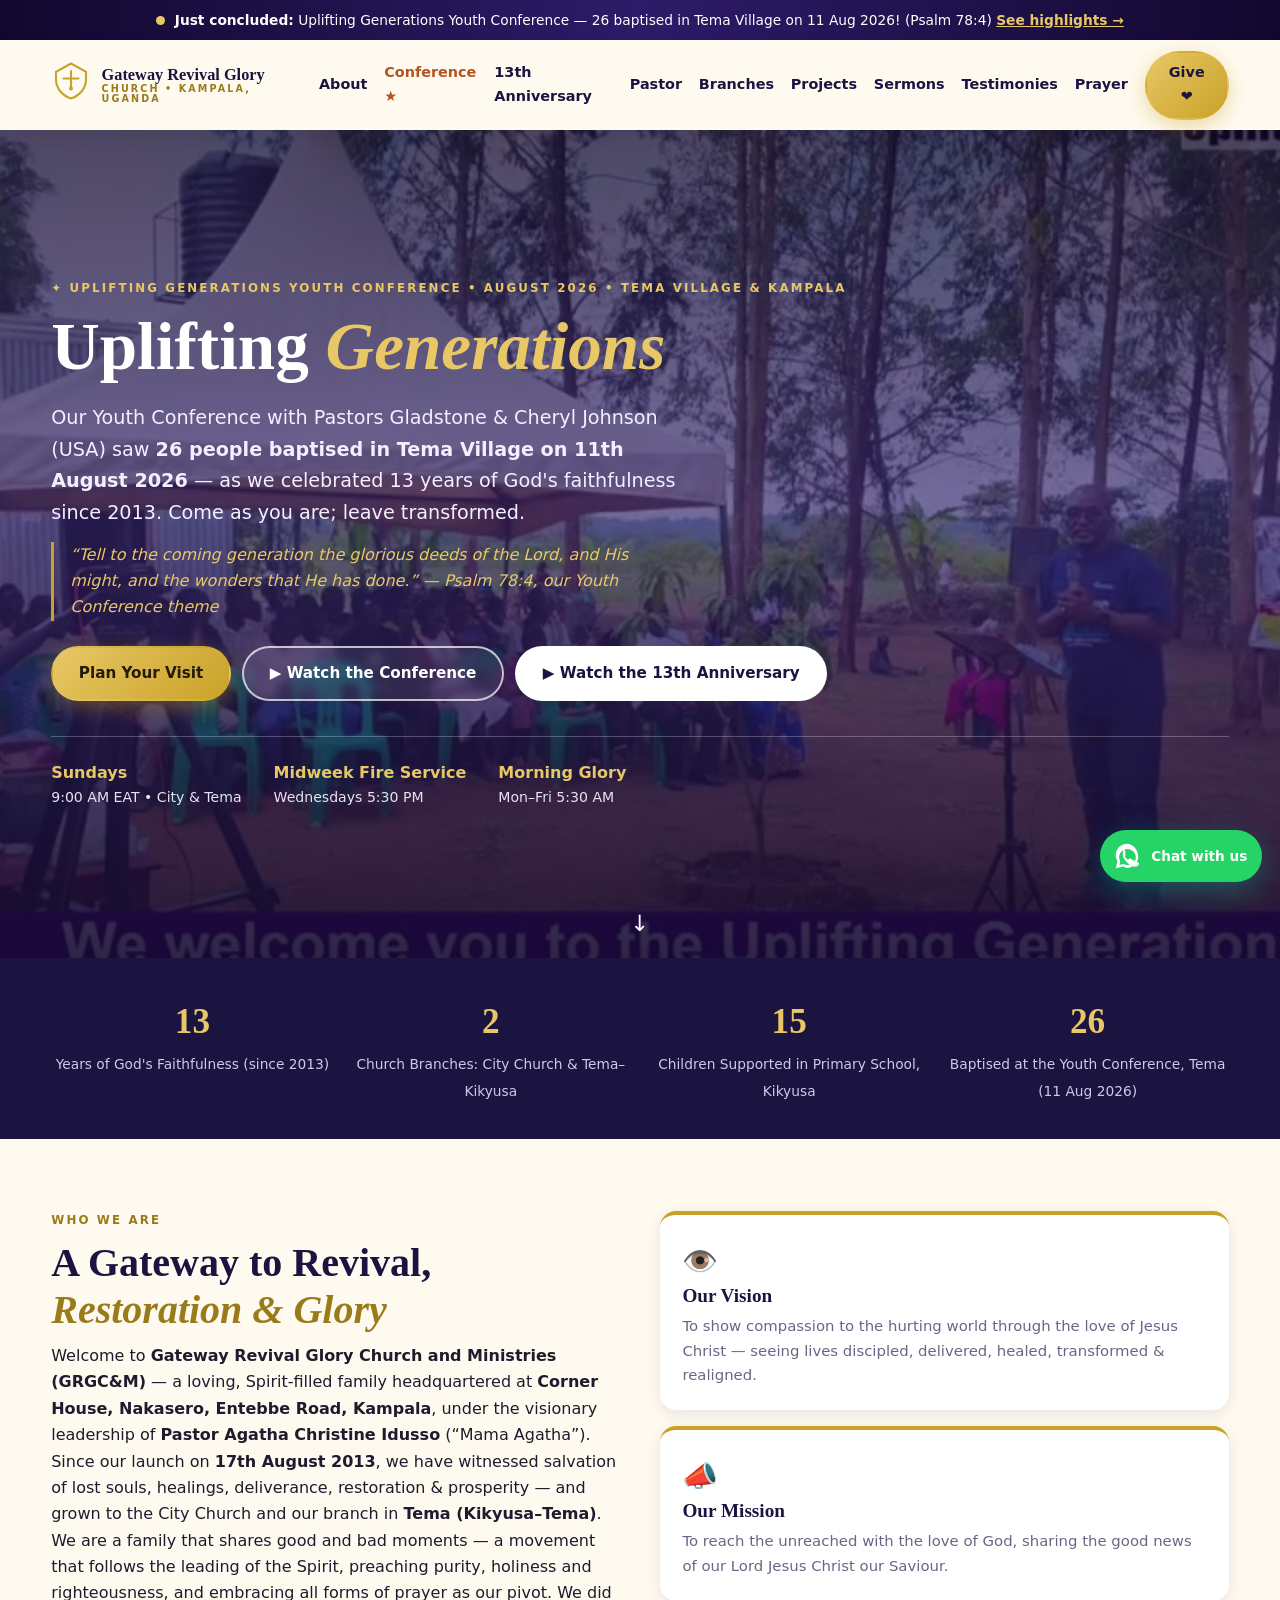
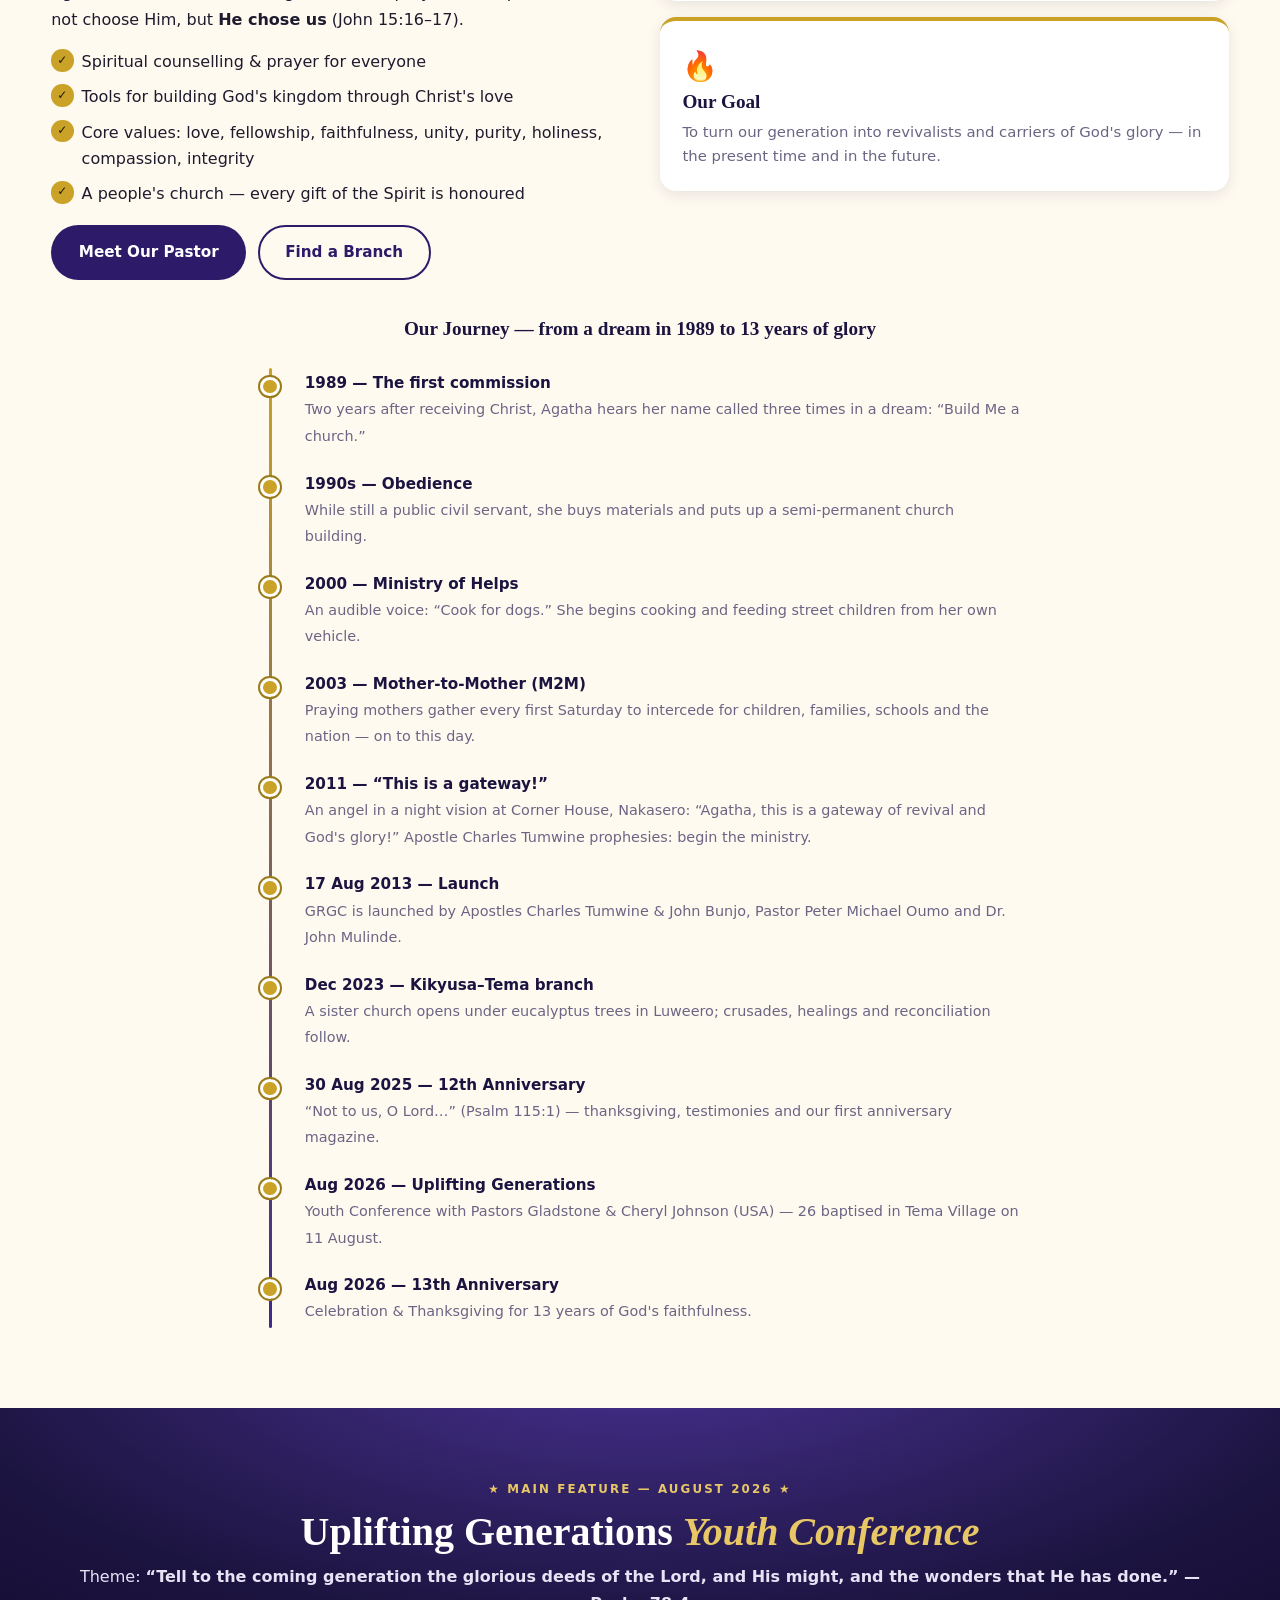
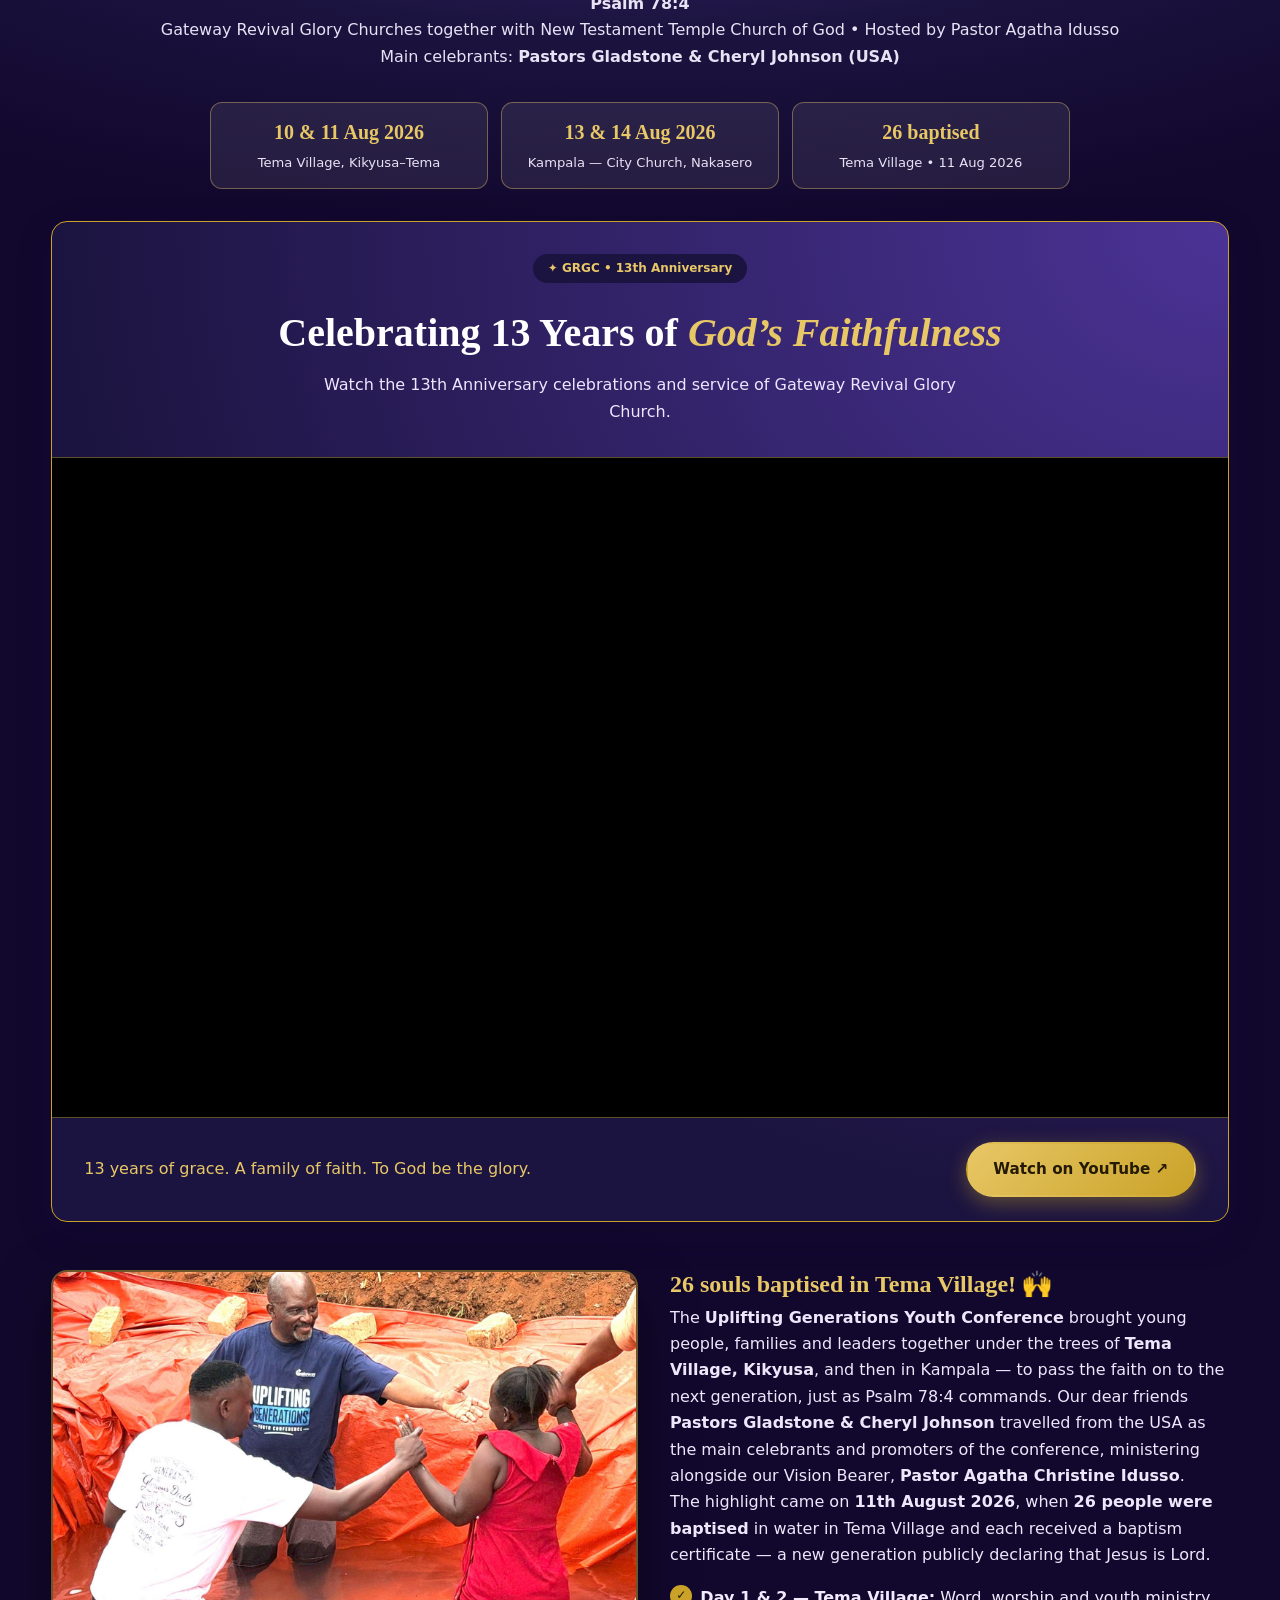
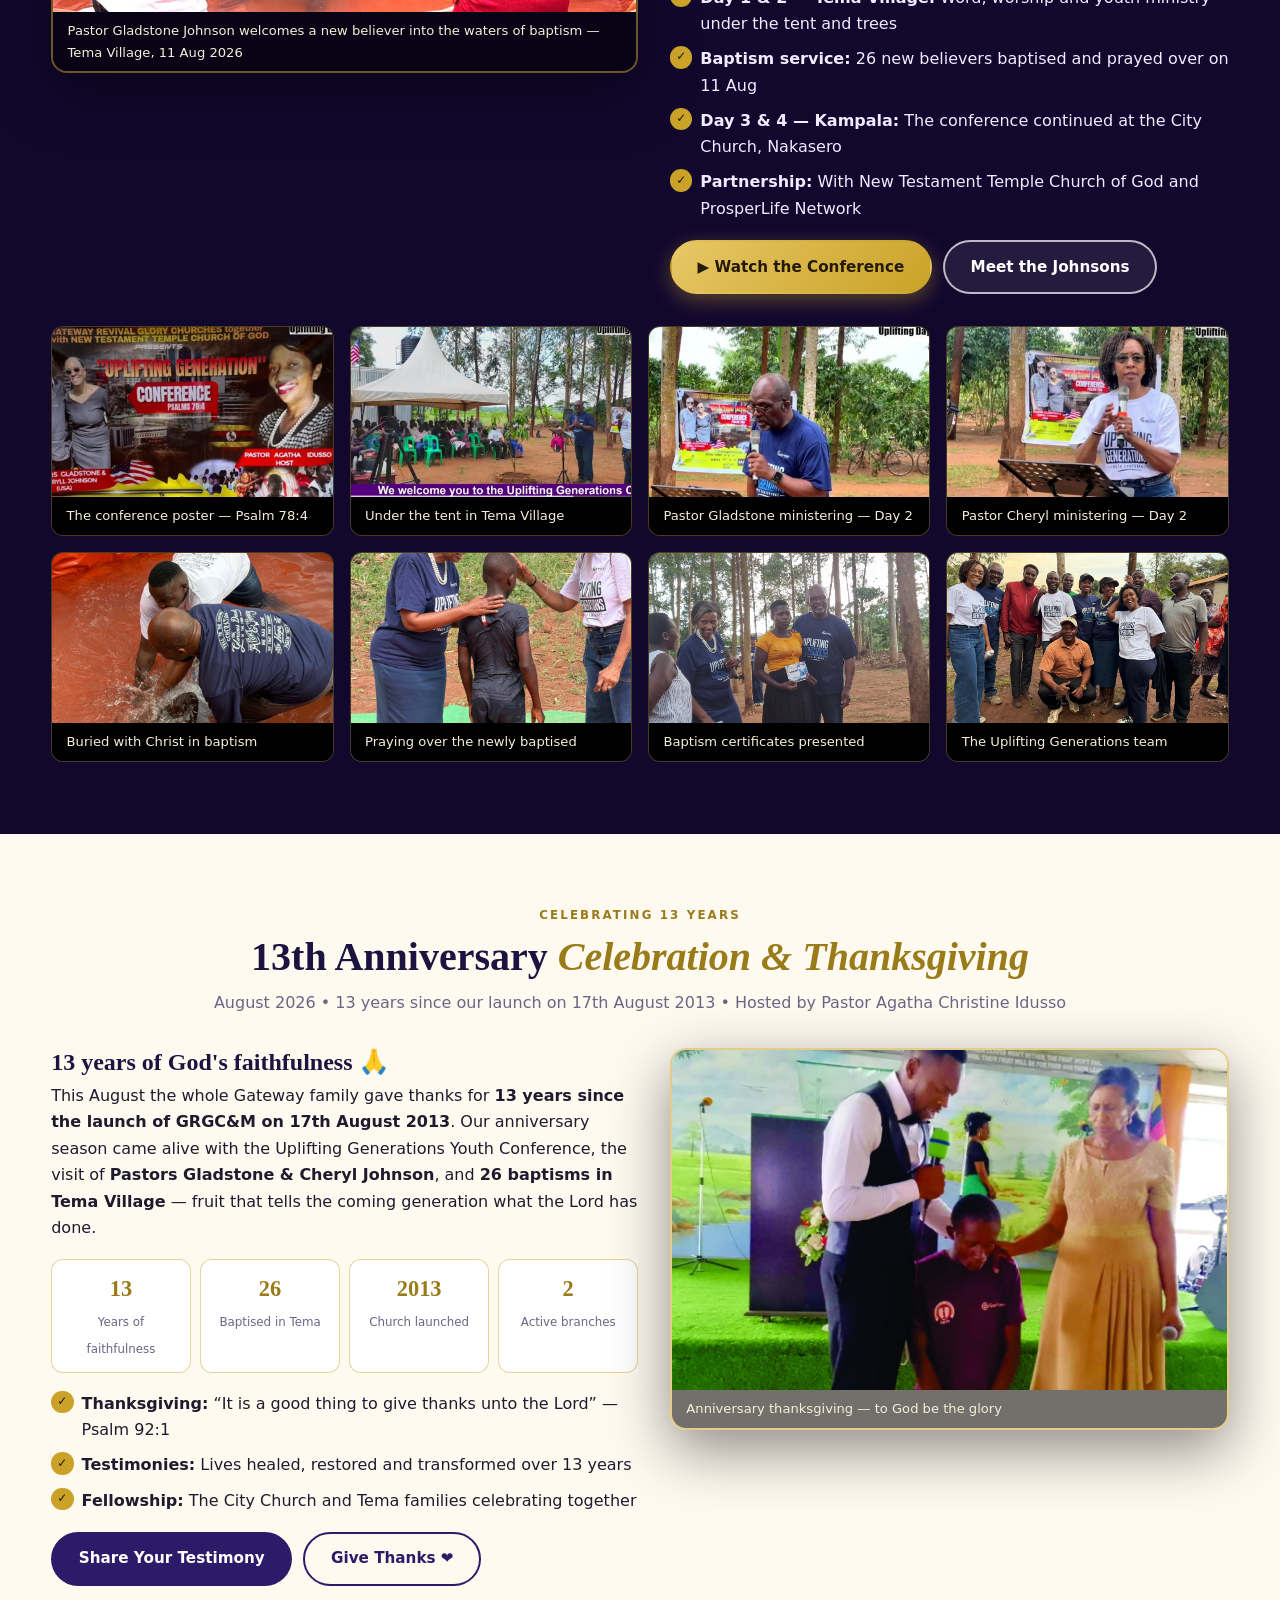
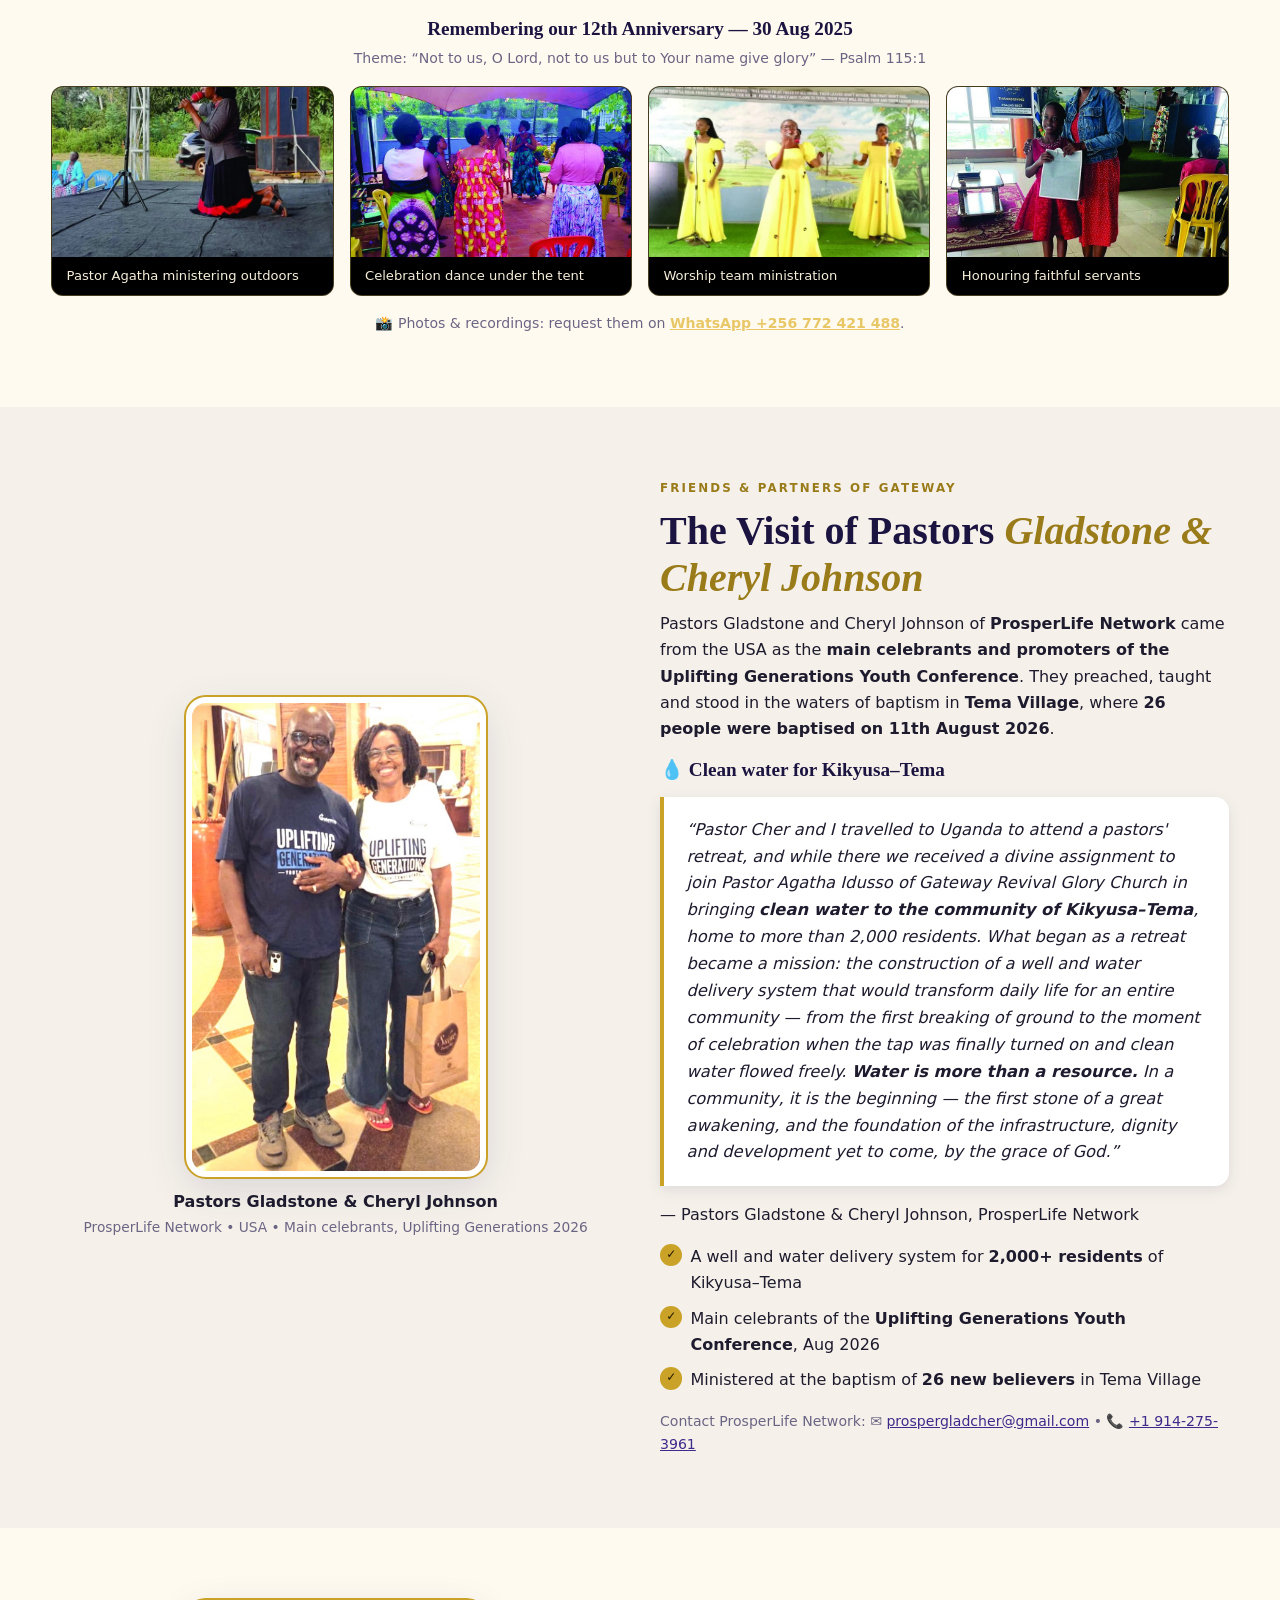
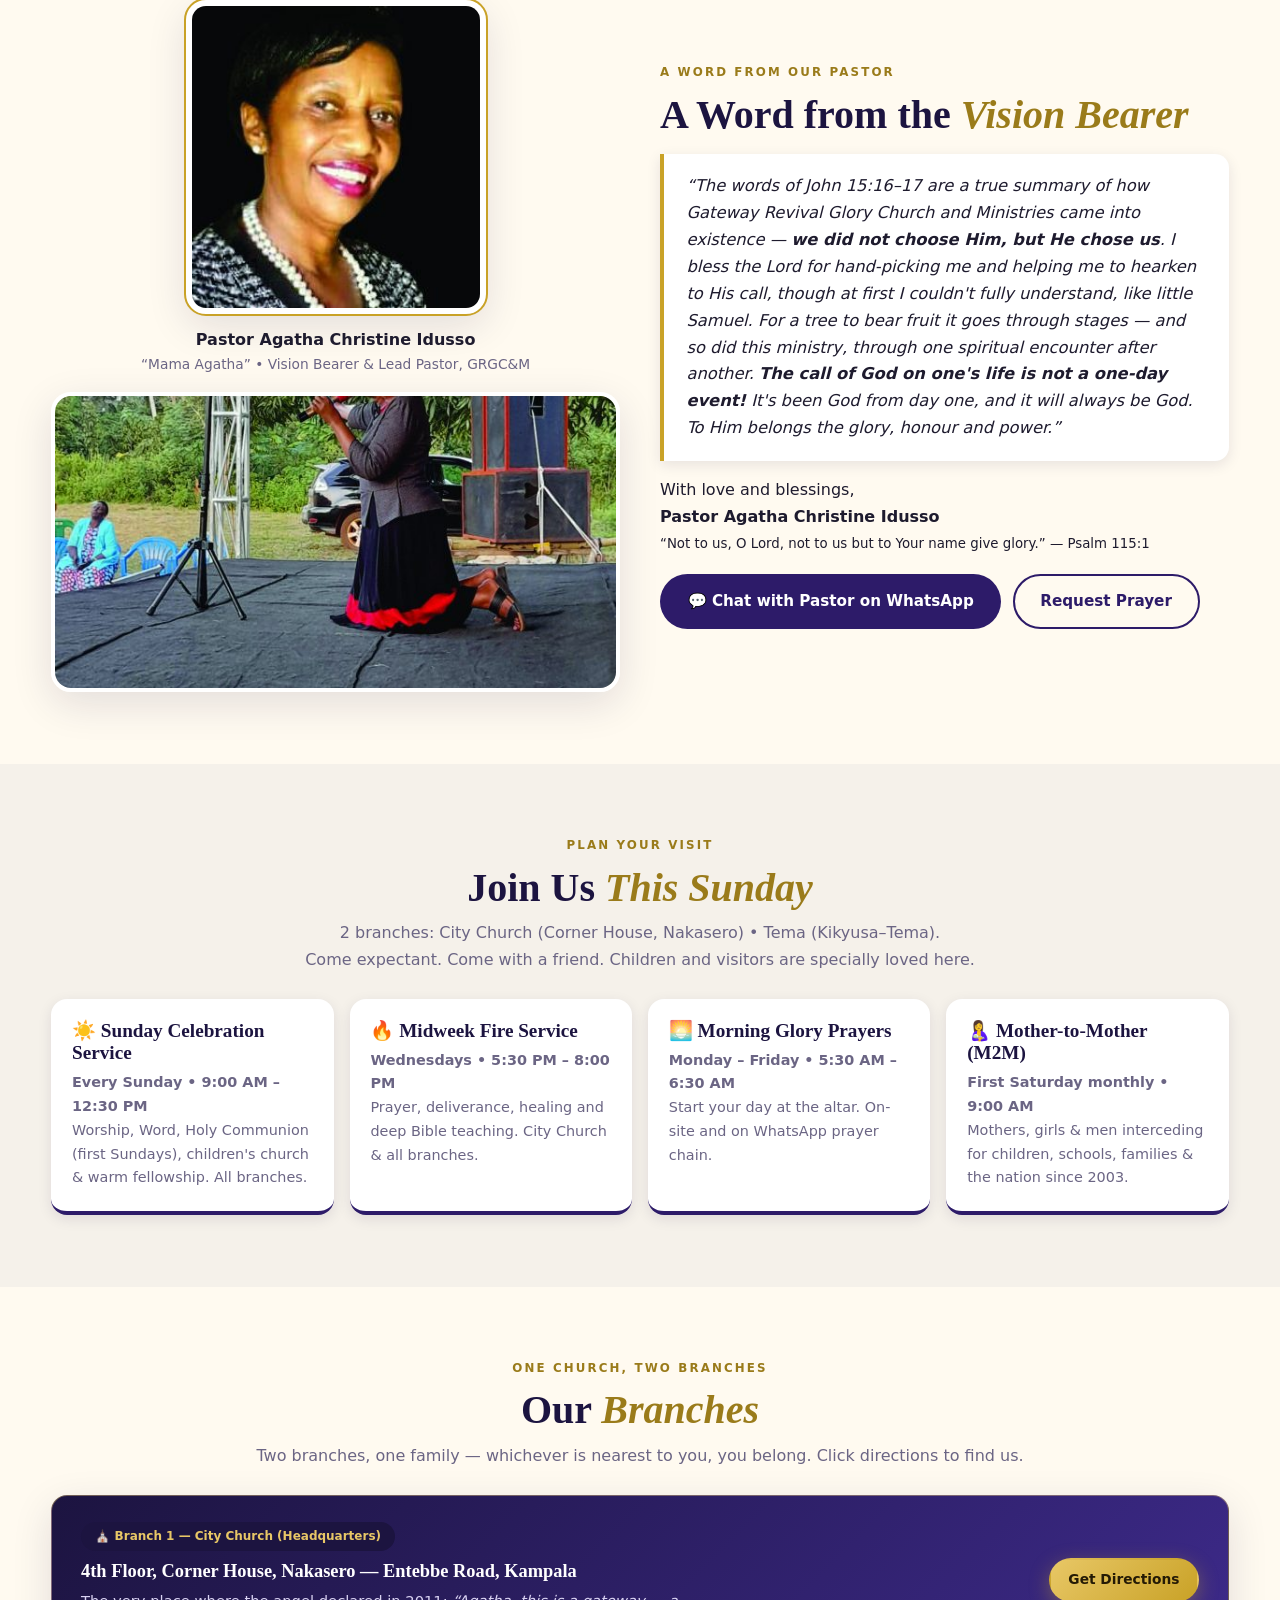
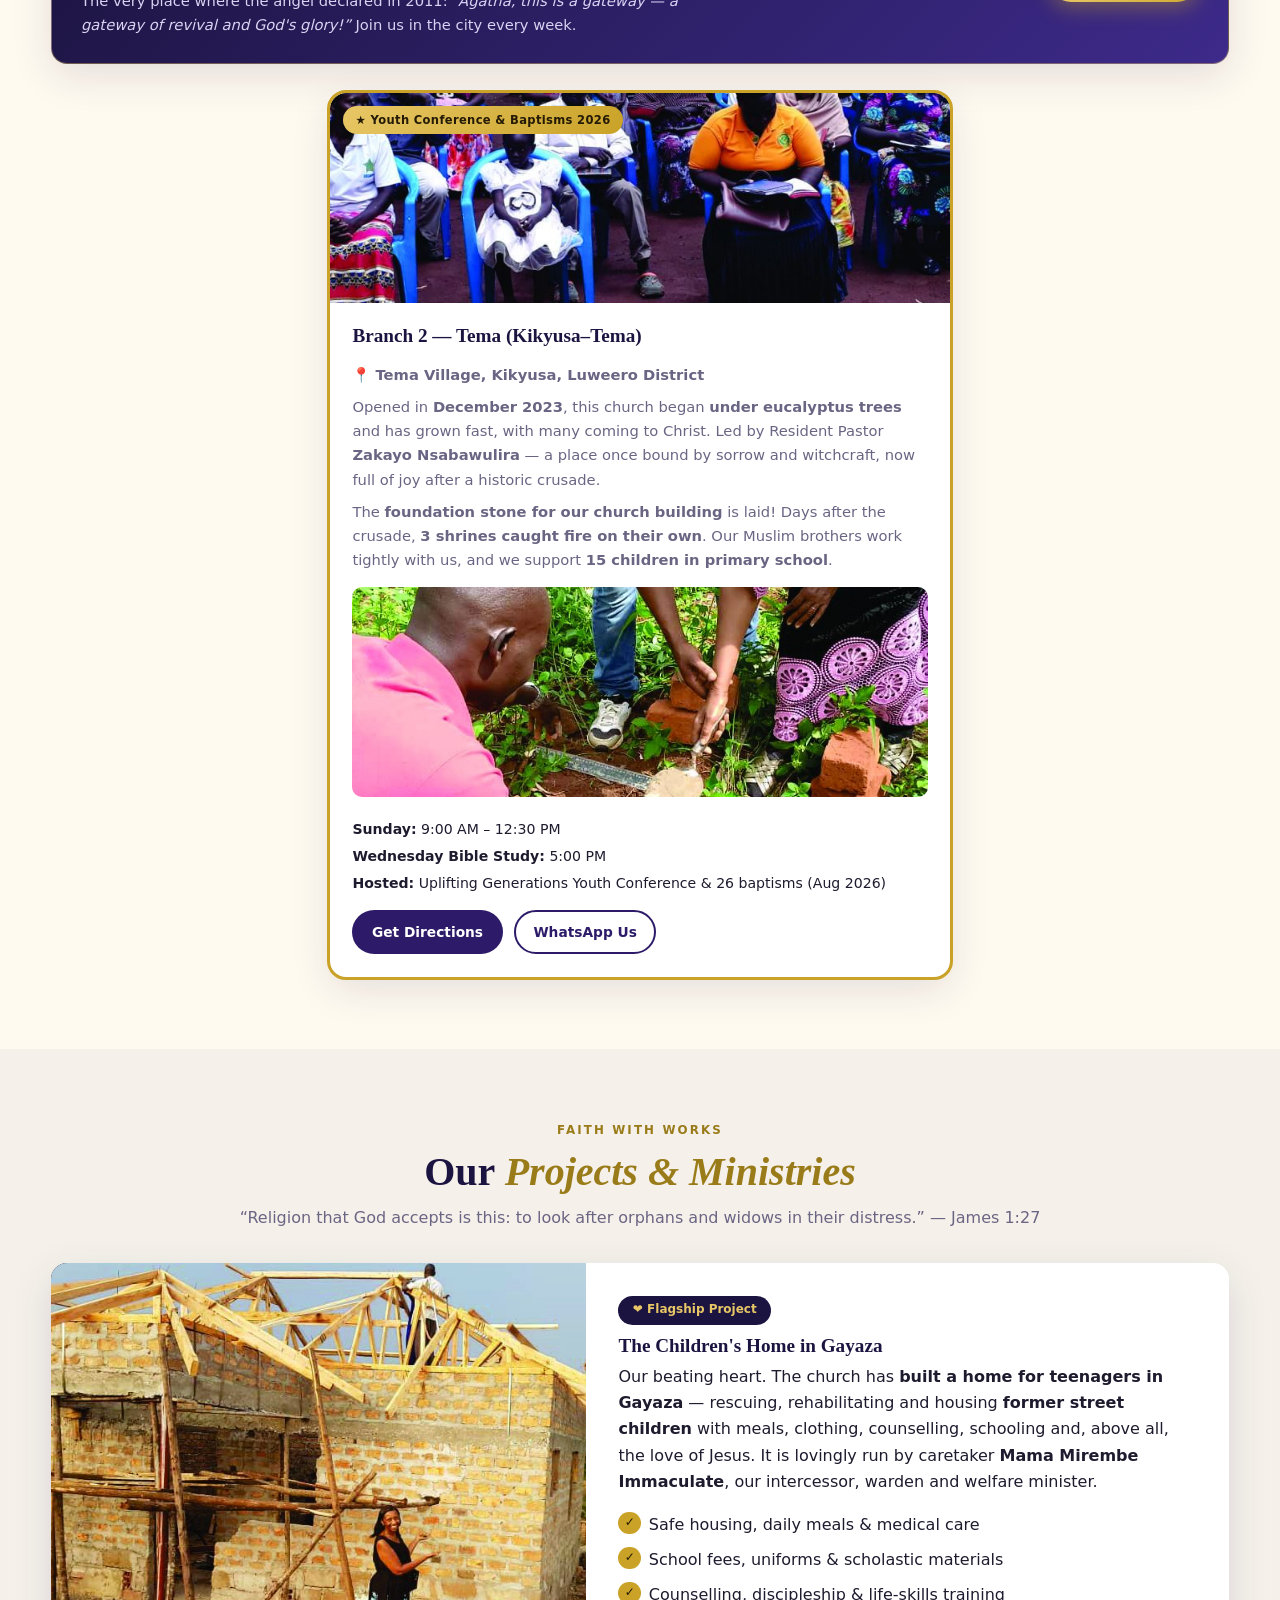
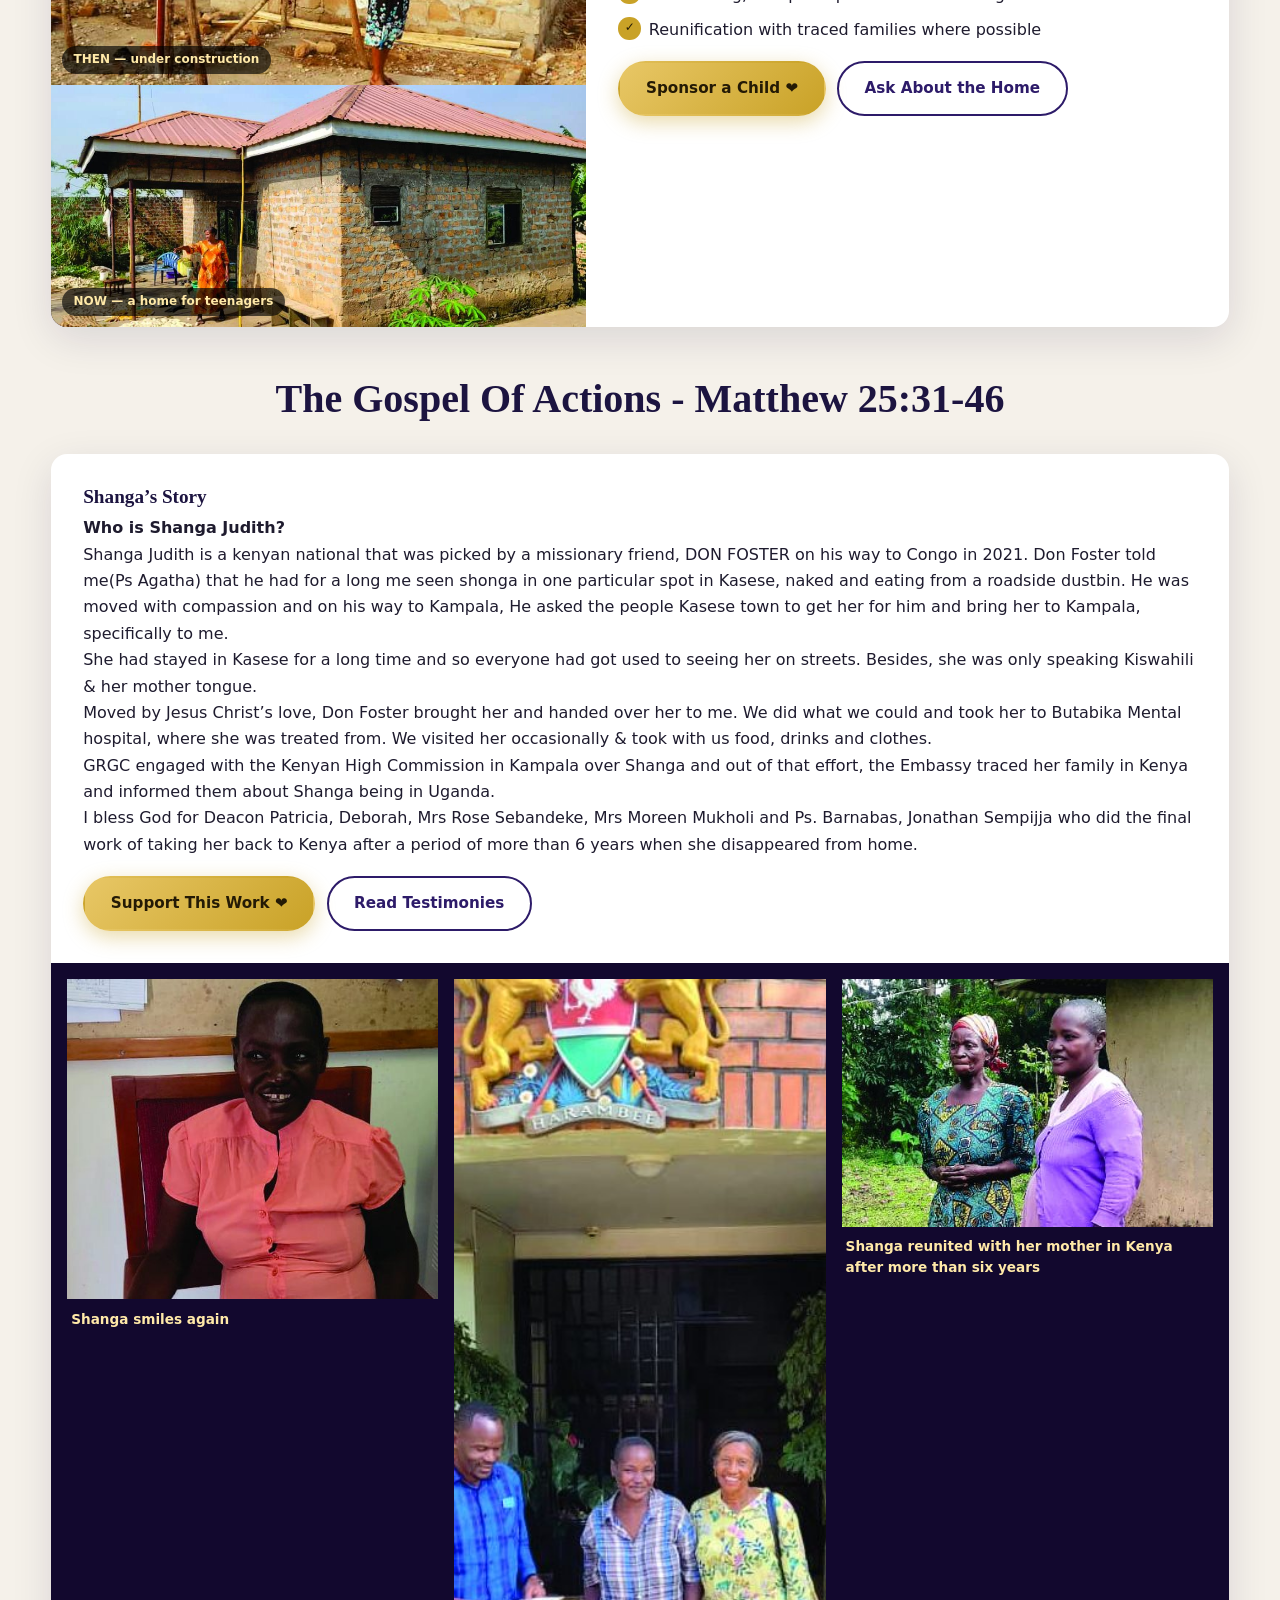
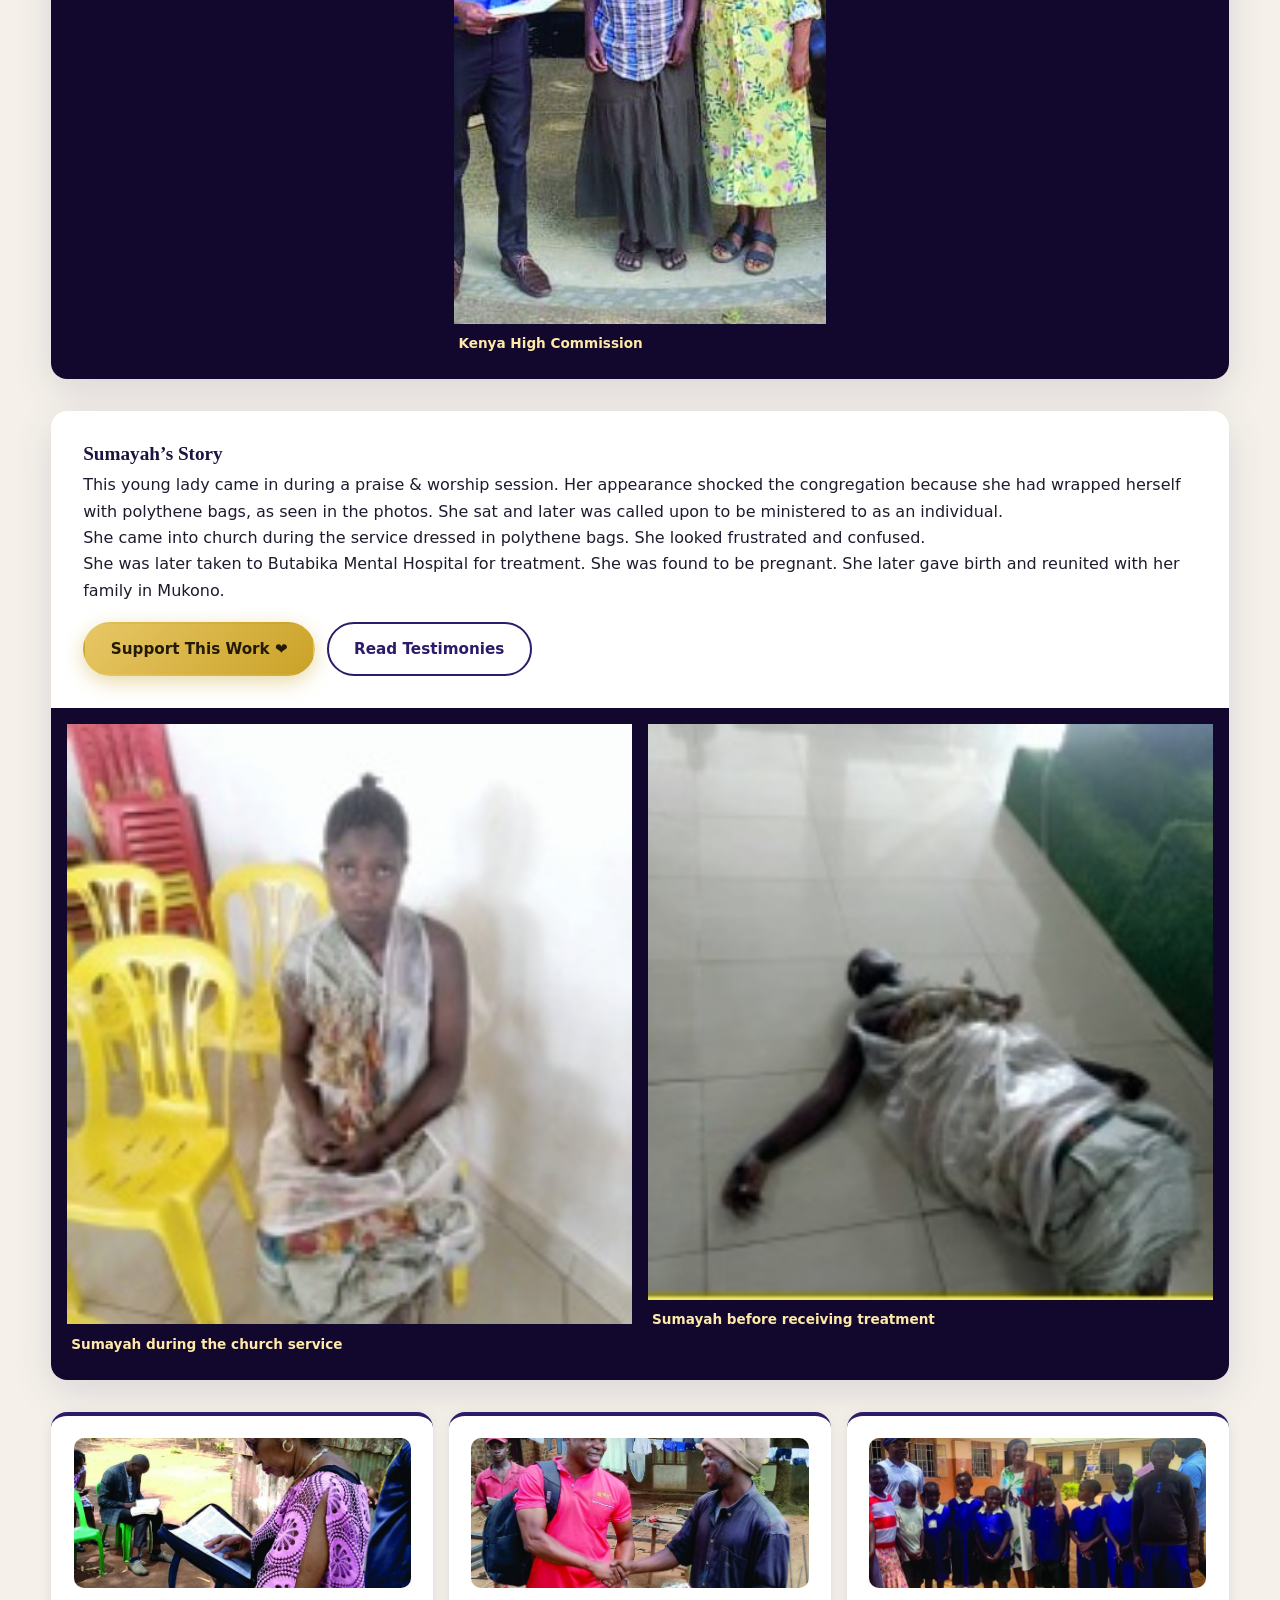
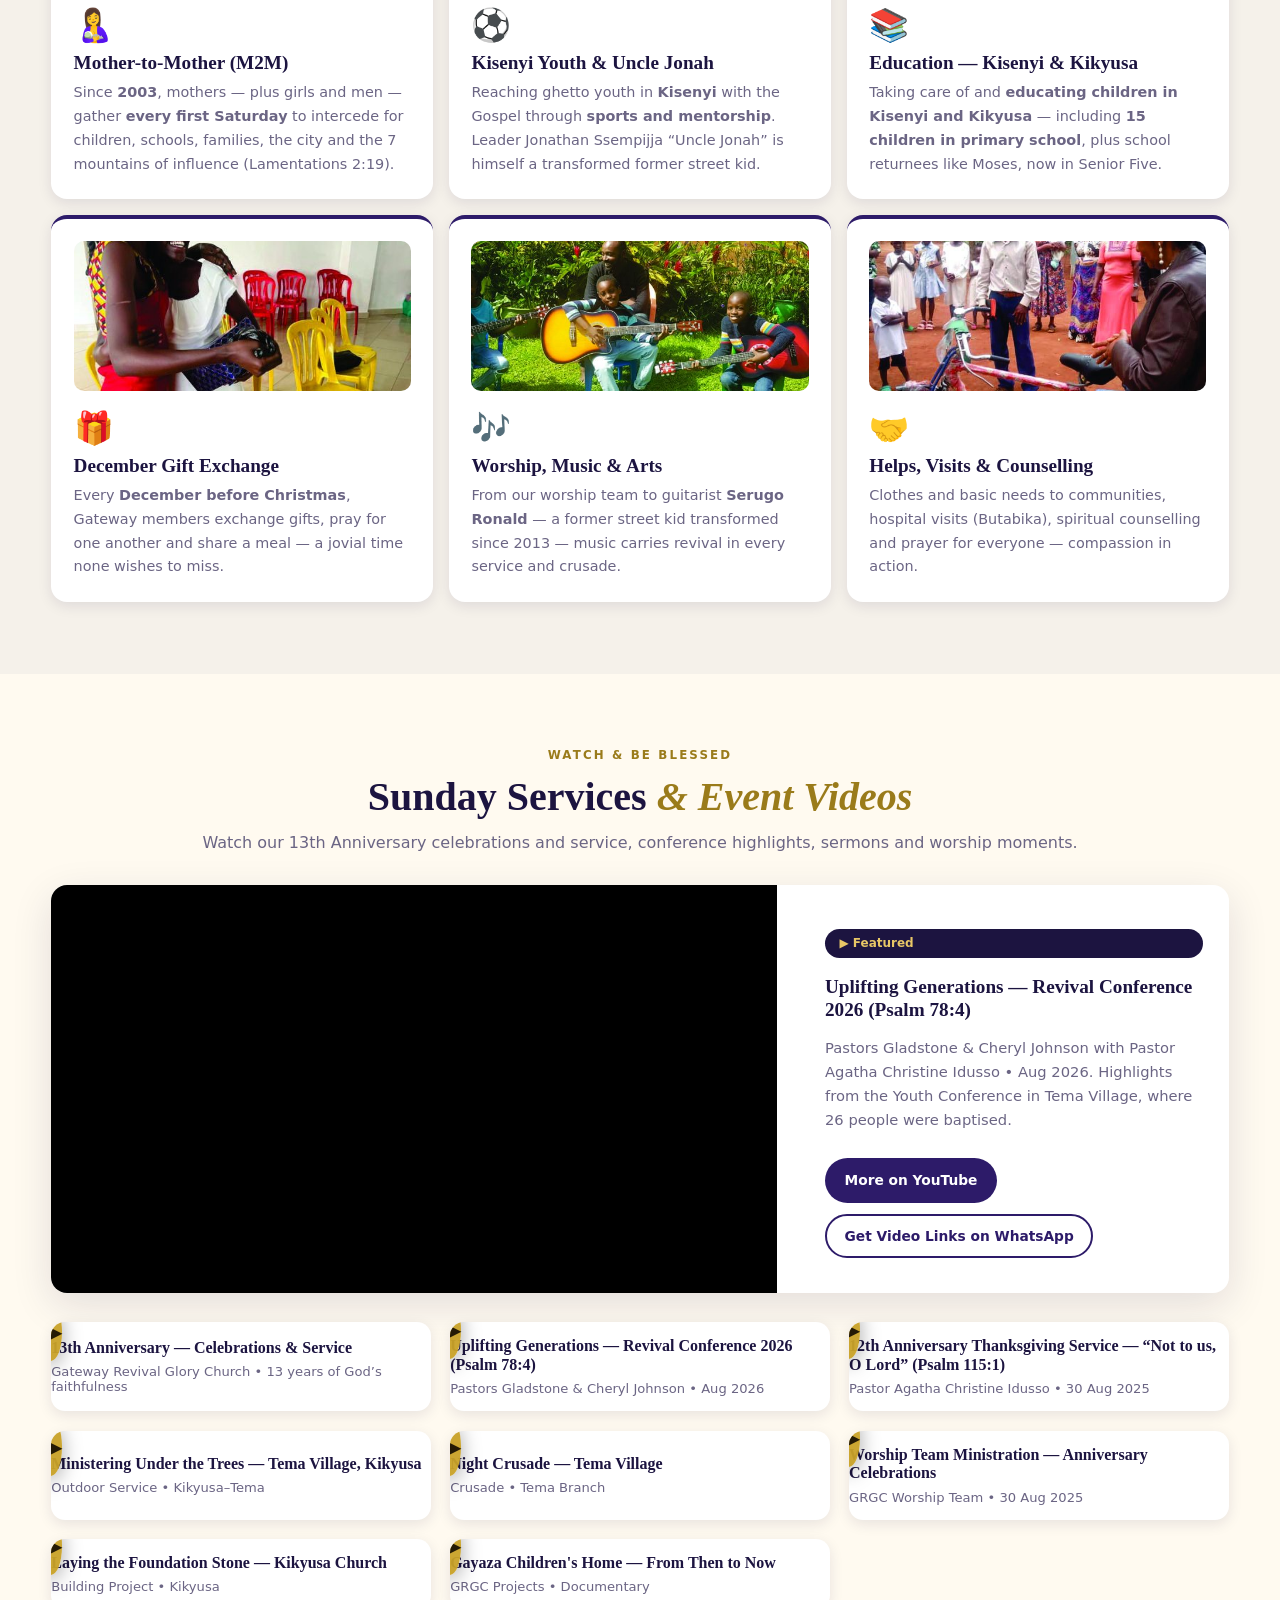
==== commit f431779b: "Update ministry stories and feature 13th anniversary video Co-authored-by: arena-agent <297053741+ar" ====
--- a/index.html
+++ b/index.html
@@ -7,7 +7,7 @@
 <meta name="description" content="Gateway Revival Glory Church & Ministries (GRGC&M) — a place of healing, deliverance, transformation, restoration and God's glory. Branches: City Church at Corner House Nakasero and Tema (Kikyusa–Tema). Led by Pastor Agatha Christine Idusso. Uplifting Generations Youth Conference & 13th Anniversary, August 2026." />
 <meta name="keywords" content="Gateway Revival Glory Church, GRGC, church in Kampala, Corner House Nakasero church, Tema Kikyusa branch church, Uplifting Generations Youth Conference, Pastor Agatha Christine Idusso, Mama Agatha, Gayaza children's home, Mother to Mother prayers" />
 <meta property="og:title" content="Gateway Revival Glory Church — Uplifting Generations Youth Conference 2026" />
-<meta property="og:description" content="Uplifting Generations Youth Conference with Pastors Gladstone & Cheryl Johnson — 29 baptised in Tema Village on 11 Aug 2026. 13th Anniversary Celebration & Thanksgiving." />
+<meta property="og:description" content="Uplifting Generations Youth Conference with Pastors Gladstone & Cheryl Johnson — 26 baptised in Tema Village on 11 Aug 2026. 13th Anniversary Celebration & Thanksgiving." />
 <meta property="og:type" content="website" />
 <meta property="og:image" content="assets/images/conference/baptism-pool-welcome.jpg" />
 <link rel="icon" type="image/svg+xml" href="assets/favicon.svg" />
@@ -35,7 +35,7 @@
 <!-- ══════════ ANNOUNCEMENT BAR ══════════ -->
 <div class="announce" role="banner">
   <span class="announce-dot" aria-hidden="true"></span>
-  <p><strong>Just concluded:</strong> Uplifting Generations Youth Conference — 29 baptised in Tema Village on 11 Aug 2026! (Psalm 78:4)
+  <p><strong>Just concluded:</strong> Uplifting Generations Youth Conference — 26 baptised in Tema Village on 11 Aug 2026! (Psalm 78:4)
     <a href="#conference">See highlights →</a></p>
 </div>
 
@@ -71,14 +71,13 @@
   <div class="container hero-content">
     <p class="eyebrow light">✦ Uplifting Generations Youth Conference • August 2026 • Tema Village &amp; Kampala</p>
     <h1>Uplifting <em>Generations</em></h1>
-    <p class="hero-sub"><strong>A place of healing, deliverance, transformation, restoration and God's glory.</strong>
-      Our Youth Conference with Pastors Gladstone &amp; Cheryl Johnson (USA) saw <strong>29 people baptised in Tema Village on 11th August 2026</strong> —
+    <p class="hero-sub">Our Youth Conference with Pastors Gladstone &amp; Cheryl Johnson (USA) saw <strong>26 people baptised in Tema Village on 11th August 2026</strong> —
       as we celebrated 13 years of God's faithfulness since 2013. Come as you are; leave transformed.</p>
     <p class="hero-verse">“Tell to the coming generation the glorious deeds of the Lord, and His might, and the wonders that He has done.” — Psalm 78:4, our Youth Conference theme</p>
     <div class="hero-cta">
       <a href="#visit" class="btn btn-gold">Plan Your Visit</a>
       <a href="#videos" class="btn btn-ghost">▶ Watch the Conference</a>
-      <a href="#conference" class="btn btn-white">★ Conference Highlights</a>
+      <a href="#anniversary-video" class="btn btn-white">▶ Watch the 13th Anniversary</a>
     </div>
     <div class="hero-services">
       <div><strong>Sundays</strong><span>9:00 AM EAT • City &amp; Tema</span></div>
@@ -95,7 +94,7 @@
     <div class="stat"><strong data-count="13">13</strong><span>Years of God's Faithfulness (since 2013)</span></div>
     <div class="stat"><strong data-count="2">2</strong><span>Church Branches: City Church &amp; Tema–Kikyusa</span></div>
     <div class="stat"><strong data-count="15">15</strong><span>Children Supported in Primary School, Kikyusa</span></div>
-    <div class="stat"><strong data-count="29">29</strong><span>Baptised at the Youth Conference, Tema (11 Aug 2026)</span></div>
+    <div class="stat"><strong data-count="26">26</strong><span>Baptised at the Youth Conference, Tema (11 Aug 2026)</span></div>
   </div>
 </section>
 
@@ -142,7 +141,7 @@
       <li class="timeline-item"><strong>17 Aug 2013 — Launch</strong><span>GRGC is launched by Apostles Charles Tumwine &amp; John Bunjo, Pastor Peter Michael Oumo and Dr. John Mulinde.</span></li>
       <li class="timeline-item"><strong>Dec 2023 — Kikyusa–Tema branch</strong><span>A sister church opens under eucalyptus trees in Luweero; crusades, healings and reconciliation follow.</span></li>
       <li class="timeline-item"><strong>30 Aug 2025 — 12th Anniversary</strong><span>“Not to us, O Lord…” (Psalm 115:1) — thanksgiving, testimonies and our first anniversary magazine.</span></li>
-      <li class="timeline-item"><strong>Aug 2026 — Uplifting Generations</strong><span>Youth Conference with Pastors Gladstone &amp; Cheryl Johnson (USA) — 29 baptised in Tema Village on 11 August.</span></li>
+      <li class="timeline-item"><strong>Aug 2026 — Uplifting Generations</strong><span>Youth Conference with Pastors Gladstone &amp; Cheryl Johnson (USA) — 26 baptised in Tema Village on 11 August.</span></li>
       <li class="timeline-item"><strong>Aug 2026 — 13th Anniversary</strong><span>Celebration &amp; Thanksgiving for 13 years of God's faithfulness.</span></li>
     </ol>
   </div>
@@ -160,7 +159,23 @@
     <div class="conf-dates">
       <div><strong>10 &amp; 11 Aug 2026</strong><span>Tema Village, Kikyusa–Tema</span></div>
       <div><strong>13 &amp; 14 Aug 2026</strong><span>Kampala — City Church, Nakasero</span></div>
-      <div><strong>29 baptised</strong><span>Tema Village • 11 Aug 2026</span></div>
+      <div><strong>26 baptised</strong><span>Tema Village • 11 Aug 2026</span></div>
+    </div>
+
+    <div class="anniversary-broadcast" id="anniversary-video" aria-labelledby="anniversary-video-title">
+      <div class="anniversary-broadcast-heading">
+        <span class="pill">✦ GRGC • 13th Anniversary</span>
+        <h3 id="anniversary-video-title">Celebrating 13 Years of <em>God’s Faithfulness</em></h3>
+        <p>Watch the 13th Anniversary celebrations and service of Gateway Revival Glory Church.</p>
+      </div>
+      <div class="video-player">
+        <iframe src="https://www.youtube-nocookie.com/embed/hLjjEnNIjh0?rel=0" title="GRGC Church — 13th Anniversary Celebrations and Service" loading="lazy"
+          allow="accelerometer; autoplay; clipboard-write; encrypted-media; gyroscope; picture-in-picture; web-share" referrerpolicy="strict-origin-when-cross-origin" allowfullscreen></iframe>
+      </div>
+      <div class="anniversary-broadcast-footer">
+        <p>13 years of grace. A family of faith. To God be the glory.</p>
+        <a class="btn btn-gold" href="https://www.youtube.com/watch?v=hLjjEnNIjh0" target="_blank" rel="noopener">Watch on YouTube ↗</a>
+      </div>
     </div>
 
     <div class="anniv-hero">
@@ -169,17 +184,17 @@
         <figcaption>Pastor Gladstone Johnson welcomes a new believer into the waters of baptism — Tema Village, 11 Aug 2026</figcaption>
       </figure>
       <div class="anniv-recap">
-        <h3>29 souls baptised in Tema Village! 🙌</h3>
+        <h3>26 souls baptised in Tema Village! 🙌</h3>
         <p>The <strong>Uplifting Generations Youth Conference</strong> brought young people, families and leaders together
           under the trees of <strong>Tema Village, Kikyusa</strong>, and then in Kampala — to pass the faith on to the next
           generation, just as Psalm 78:4 commands. Our dear friends <strong>Pastors Gladstone &amp; Cheryl Johnson</strong>
           travelled from the USA as the main celebrants and promoters of the conference, ministering alongside
           our Vision Bearer, <strong>Pastor Agatha Christine Idusso</strong>.</p>
-        <p>The highlight came on <strong>11th August 2026</strong>, when <strong>29 people were baptised</strong> in water in Tema Village
+        <p>The highlight came on <strong>11th August 2026</strong>, when <strong>26 people were baptised</strong> in water in Tema Village
           and each received a baptism certificate — a new generation publicly declaring that Jesus is Lord.</p>
         <ul class="checklist light">
           <li><strong>Day 1 &amp; 2 — Tema Village:</strong> Word, worship and youth ministry under the tent and trees</li>
-          <li><strong>Baptism service:</strong> 29 new believers baptised and prayed over on 11 Aug</li>
+          <li><strong>Baptism service:</strong> 26 new believers baptised and prayed over on 11 Aug</li>
           <li><strong>Day 3 &amp; 4 — Kampala:</strong> The conference continued at the City Church, Nakasero</li>
           <li><strong>Partnership:</strong> With New Testament Temple Church of God and ProsperLife Network</li>
         </ul>
@@ -215,11 +230,11 @@
         <h3>13 years of God's faithfulness 🙏</h3>
         <p>This August the whole Gateway family gave thanks for <strong>13 years since the launch of GRGC&amp;M on
           17th August 2013</strong>. Our anniversary season came alive with the Uplifting Generations Youth Conference,
-          the visit of <strong>Pastors Gladstone &amp; Cheryl Johnson</strong>, and <strong>29 baptisms in Tema Village</strong> —
+          the visit of <strong>Pastors Gladstone &amp; Cheryl Johnson</strong>, and <strong>26 baptisms in Tema Village</strong> —
           fruit that tells the coming generation what the Lord has done.</p>
         <div class="anniv-stats">
           <div><strong>13</strong><span>Years of faithfulness</span></div>
-          <div><strong>29</strong><span>Baptised in Tema</span></div>
+          <div><strong>26</strong><span>Baptised in Tema</span></div>
           <div><strong>2013</strong><span>Church launched</span></div>
           <div><strong>2</strong><span>Active branches</span></div>
         </div>
@@ -264,7 +279,7 @@
       <h2>The Visit of Pastors <em>Gladstone &amp; Cheryl Johnson</em></h2>
       <p>Pastors Gladstone and Cheryl Johnson of <strong>ProsperLife Network</strong> came from the USA as the
         <strong>main celebrants and promoters of the Uplifting Generations Youth Conference</strong>. They preached,
-        taught and stood in the waters of baptism in <strong>Tema Village</strong>, where <strong>29 people were baptised on
+        taught and stood in the waters of baptism in <strong>Tema Village</strong>, where <strong>26 people were baptised on
         11th August 2026</strong>.</p>
       <h3>💧 Clean water for Kikyusa–Tema</h3>
       <blockquote class="pastor-quote">
@@ -281,7 +296,7 @@
       <ul class="checklist">
         <li>A well and water delivery system for <strong>2,000+ residents</strong> of Kikyusa–Tema</li>
         <li>Main celebrants of the <strong>Uplifting Generations Youth Conference</strong>, Aug 2026</li>
-        <li>Ministered at the baptism of <strong>29 new believers</strong> in Tema Village</li>
+        <li>Ministered at the baptism of <strong>26 new believers</strong> in Tema Village</li>
       </ul>
       <p class="small muted">Contact ProsperLife Network: ✉️ <a href="mailto:prospergladcher@gmail.com">prospergladcher@gmail.com</a> • 📞 <a href="tel:+19142753961">+1 914-275-3961</a></p>
     </div>
@@ -354,7 +369,7 @@
           <p>Opened in <strong>December 2023</strong>, this church began <strong>under eucalyptus trees</strong> and has grown fast, with many coming to Christ. Led by Resident Pastor <strong>Zakayo Nsabawulira</strong> — a place once bound by sorrow and witchcraft, now full of joy after a historic crusade.</p>
           <p>The <strong>foundation stone for our church building</strong> is laid! Days after the crusade, <strong>3 shrines caught fire on their own</strong>. Our Muslim brothers work tightly with us, and we support <strong>15 children in primary school</strong>.</p>
           <img class="branch-extra zoomable" src="assets/images/real/foundation-stone.jpg" alt="Laying the foundation stone for the Gateway church in Tema, Kikyusa" loading="lazy" />
-          <ul><li><strong>Sunday:</strong> 9:00 AM – 12:30 PM</li><li><strong>Wednesday Bible Study:</strong> 5:00 PM</li><li><strong>Hosted:</strong> Uplifting Generations Youth Conference &amp; 29 baptisms (Aug 2026)</li></ul>
+          <ul><li><strong>Sunday:</strong> 9:00 AM – 12:30 PM</li><li><strong>Wednesday Bible Study:</strong> 5:00 PM</li><li><strong>Hosted:</strong> Uplifting Generations Youth Conference &amp; 26 baptisms (Aug 2026)</li></ul>
           <div class="btn-row"><a class="btn btn-primary btn-sm" target="_blank" rel="noopener" href="https://www.google.com/maps/search/?api=1&query=Kikyusa+Tema+Luweero+Uganda">Get Directions</a><a class="btn btn-outline btn-sm" target="_blank" rel="noopener" href="https://wa.me/256772421488?text=Hello!%20I%20would%20like%20to%20visit%20the%20Tema%20Branch%20in%20Kikyusa.">WhatsApp Us</a></div>
         </div>
       </article>
@@ -394,26 +409,47 @@
       </div>
     </div>
 
-    <div class="spotlight reverse">
-      <div class="spotlight-imgs trio">
-        <figure><img class="zoomable" src="assets/images/real/shanga-smiling.jpg" alt="Shanga Judith smiling again after restoration" loading="lazy" /><figcaption>Shanga smiles again</figcaption></figure>
-        <figure><img class="zoomable" src="assets/images/real/kenya-commission.jpg" alt="Pastor Agatha with Shanga at the Kenya High Commission" loading="lazy" /><figcaption>Kenya High Commission</figcaption></figure>
-        <figure><img class="zoomable" src="assets/images/real/sumayah-reunion.jpg" alt="Sumayah reunited with family" loading="lazy" /><figcaption>Sumayah reunited</figcaption></figure>
-      </div>
+    <section id="gospel-of-actions" aria-labelledby="gospel-of-actions-title">
+      <h2 class="center" id="gospel-of-actions-title">The Gospel Of Actions - Matthew 25:31-46</h2>
+    <article class="spotlight story-card" id="shanga-story" aria-labelledby="shanga-story-title">
       <div class="spotlight-body">
-        <span class="pill">✝️ The Gospel of Actions — Matthew 25:31–46</span>
-        <h3>“I was a stranger and you welcomed me”</h3>
-        <p><strong>Shanga Judith</strong>, a Kenyan national, was found in Kasese — naked and eating from a dustbin.
-          Missionary Don Foster brought her to Pastor Agatha in 2021; the church treated her at Butabika Hospital
-          and, after <strong>6+ years away, brought her home to reunite with her mother in Kenya</strong>.</p>
-        <p><strong>Sumayah</strong> walked into a service wrapped in polythene bags. She accepted Christ, was treated
-          at Butabika, gave birth — and <strong>reunited with her family in Mukono</strong>. This is church beyond words.</p>
+        <h3 id="shanga-story-title">Shanga’s Story</h3>
+        <h4>Who is Shanga Judith?</h4>
+        <p>Shanga Judith is a kenyan national that was picked by a missionary friend, DON FOSTER on his way to Congo in 2021. Don Foster told me(Ps Agatha) that he had for a long me seen shonga in one particular spot in Kasese, naked and eating from a roadside dustbin. He was moved with compassion and on his way to Kampala, He asked the people Kasese town to get her for him and bring her to Kampala, specifically to me.</p>
+        <p>She had stayed in Kasese for a long time and so everyone had got used to seeing her on streets. Besides, she was only speaking Kiswahili &amp; her mother tongue.</p>
+        <p>Moved by Jesus Christ’s love, Don Foster brought her and handed over her to me. We did what we could and took her to Butabika Mental hospital, where she was treated from. We visited her occasionally &amp; took with us food, drinks and clothes.</p>
+        <p>GRGC engaged with the Kenyan High Commission in Kampala over Shanga and out of that effort, the Embassy traced her family in Kenya and informed them about Shanga being in Uganda.</p>
+        <p>I bless God for Deacon Patricia, Deborah, Mrs Rose Sebandeke, Mrs Moreen Mukholi and Ps. Barnabas, Jonathan Sempijja who did the final work of taking her back to Kenya after a period of more than 6 years when she disappeared from home.</p>
         <div class="btn-row">
           <a href="#give" class="btn btn-gold">Support This Work ❤</a>
           <a href="#testimonies" class="btn btn-outline">Read Testimonies</a>
         </div>
       </div>
-    </div>
+      <div class="spotlight-imgs story-photos">
+        <figure><img class="zoomable" src="assets/images/real/shanga-smiling.jpg" alt="Shanga Judith smiling again after restoration" loading="lazy" /><figcaption>Shanga smiles again</figcaption></figure>
+        <figure><img class="zoomable" src="assets/images/real/kenya-commission.jpg" alt="Pastor Agatha with Shanga at the Kenya High Commission" loading="lazy" /><figcaption>Kenya High Commission</figcaption></figure>
+        <figure><img class="zoomable" src="assets/images/real/shanga-reunion.jpg" alt="Shanga reunited with her mother in Kenya" loading="lazy" /><figcaption>Shanga reunited with her mother in Kenya after more than six years</figcaption></figure>
+      </div>
+    </article>
+
+    <article class="spotlight story-card" id="sumayah-story" aria-labelledby="sumayah-story-title">
+      <div class="spotlight-body">
+        <h3 id="sumayah-story-title">Sumayah’s Story</h3>
+        <p>This young lady came in during a praise &amp; worship session. Her appearance shocked the congregation because she had wrapped herself with polythene bags, as seen in the photos. She sat and later was called upon to be ministered to as an individual.</p>
+        <p>She came into church during the service dressed in polythene bags. She looked frustrated and confused.</p>
+        <p>She was later taken to Butabika Mental Hospital for treatment. She was found to be pregnant. She later gave birth and reunited with her family in Mukono.</p>
+        <div class="btn-row">
+          <a href="#give" class="btn btn-gold">Support This Work ❤</a>
+          <a href="#testimonies" class="btn btn-outline">Read Testimonies</a>
+        </div>
+      </div>
+      <div class="spotlight-imgs story-photos">
+        <figure><img class="zoomable" src="assets/images/real/sumayah-at-church.jpg" alt="Sumayah seated in church when she first arrived during a service" loading="lazy" /><figcaption>Sumayah during the church service</figcaption></figure>
+        <figure><img class="zoomable" src="assets/images/real/sumayah-before-treatment.jpg" alt="Sumayah before receiving treatment at Butabika Mental Hospital" loading="lazy" /><figcaption>Sumayah before receiving treatment</figcaption></figure>
+      </div>
+    </article>
+
+    </section>
 
     <div class="ministry-grid">
       <div class="ministry-card"><img class="m-photo" src="assets/images/real/bible-reading.jpg" alt="Mother-to-Mother prayer gathering" loading="lazy" /><span class="m-icon">🤱</span><h3>Mother-to-Mother (M2M)</h3><p>Since <strong>2003</strong>, mothers — plus girls and men — gather <strong>every first Saturday</strong> to intercede for children, schools, families, the city and the 7 mountains of influence (Lamentations 2:19).</p></div>
@@ -431,7 +467,7 @@
   <div class="container">
     <p class="eyebrow center">Watch &amp; be blessed</p>
     <h2 class="center">Sunday Services <em>&amp; Event Videos</em></h2>
-    <p class="center muted">Catch up on recent sermons, worship moments and the 12th Anniversary. New videos every week.</p>
+    <p class="center muted">Watch our 13th Anniversary celebrations and service, conference highlights, sermons and worship moments.</p>
 
     <div class="video-feature">
       <div class="video-player" id="featuredPlayer">
@@ -441,7 +477,7 @@
       <div class="video-feature-side">
         <span class="pill">▶ Featured</span>
         <h3 id="featuredTitle">Uplifting Generations — Revival Conference 2026 (Psalm 78:4)</h3>
-        <p id="featuredDesc">Pastors Gladstone &amp; Cheryl Johnson with Pastor Agatha Christine Idusso • Aug 2026. Highlights from the Youth Conference in Tema Village, where 29 people were baptised.</p>
+        <p id="featuredDesc">Pastors Gladstone &amp; Cheryl Johnson with Pastor Agatha Christine Idusso • Aug 2026. Highlights from the Youth Conference in Tema Village, where 26 people were baptised.</p>
         <div class="btn-row">
           <a class="btn btn-primary btn-sm" target="_blank" rel="noopener" href="https://www.youtube.com/results?search_query=Gateway+Revival+Glory+Church+Uganda">More on YouTube</a>
           <a class="btn btn-outline btn-sm" target="_blank" rel="noopener" href="https://wa.me/256772421488?text=Hello%20GRGC!%20Please%20send%20me%20the%20link%20to%20the%20latest%20sermon%20video.">Get Video Links on WhatsApp</a>
--- a/css/styles.css
+++ b/css/styles.css
@@ -354,3 +354,22 @@
 .spotlight.reverse>*{direction:ltr}
 .m-photo{width:100%;height:150px;object-fit:cover;border-radius:10px;margin-bottom:.7rem}
 .branch-extra{width:100%;height:170px;object-fit:cover;border-radius:10px;margin:.4rem 0}
+
+/* Keep each testimony and its correctly identified photos together. */
+#gospel-of-actions{margin-top:3rem}
+.story-card{grid-template-columns:minmax(0,1fr)}
+.story-card .story-photos{grid-template-columns:repeat(auto-fit,minmax(min(100%,240px),1fr));align-content:start;align-items:start;gap:1rem;padding:1rem}
+.story-card .story-photos img{display:block;width:100%;height:auto;min-height:0;object-fit:contain}
+.story-card .story-photos figcaption{position:static;border-radius:0;background:transparent;color:#ffe9a8;padding:.6rem .25rem;font-size:.85rem;line-height:1.5}
+
+/* Featured 13th Anniversary service — purple and gold thanksgiving theme. */
+.anniversary-broadcast{margin:2rem 0 3rem;background:radial-gradient(ellipse at top right,#4b3396,var(--purple-900) 70%);border:1px solid var(--gold);border-radius:var(--radius);overflow:hidden;box-shadow:var(--shadow);scroll-margin-top:100px;color:var(--cream)}
+.anniversary-broadcast-heading{padding:2rem;text-align:center}
+.anniversary-broadcast-heading h3{color:#fff;font-size:clamp(1.6rem,3.5vw,2.5rem);margin:1rem 0}
+.anniversary-broadcast-heading h3 em{color:var(--gold-light)}
+.anniversary-broadcast-heading p{max-width:650px;margin:auto;color:#eee6ff}
+.anniversary-broadcast .video-player{width:100%;border-top:1px solid rgba(232,199,102,.4);border-bottom:1px solid rgba(232,199,102,.4)}
+.anniversary-broadcast .video-player iframe{display:block}
+.anniversary-broadcast-footer{display:flex;align-items:center;justify-content:space-between;gap:1.2rem;padding:1.5rem 2rem}
+.anniversary-broadcast-footer p{color:var(--gold-light)}
+@media(max-width:620px){.anniversary-broadcast-heading{padding:1.5rem 1rem}.anniversary-broadcast-footer{flex-direction:column;text-align:center;padding:1.5rem 1rem}}
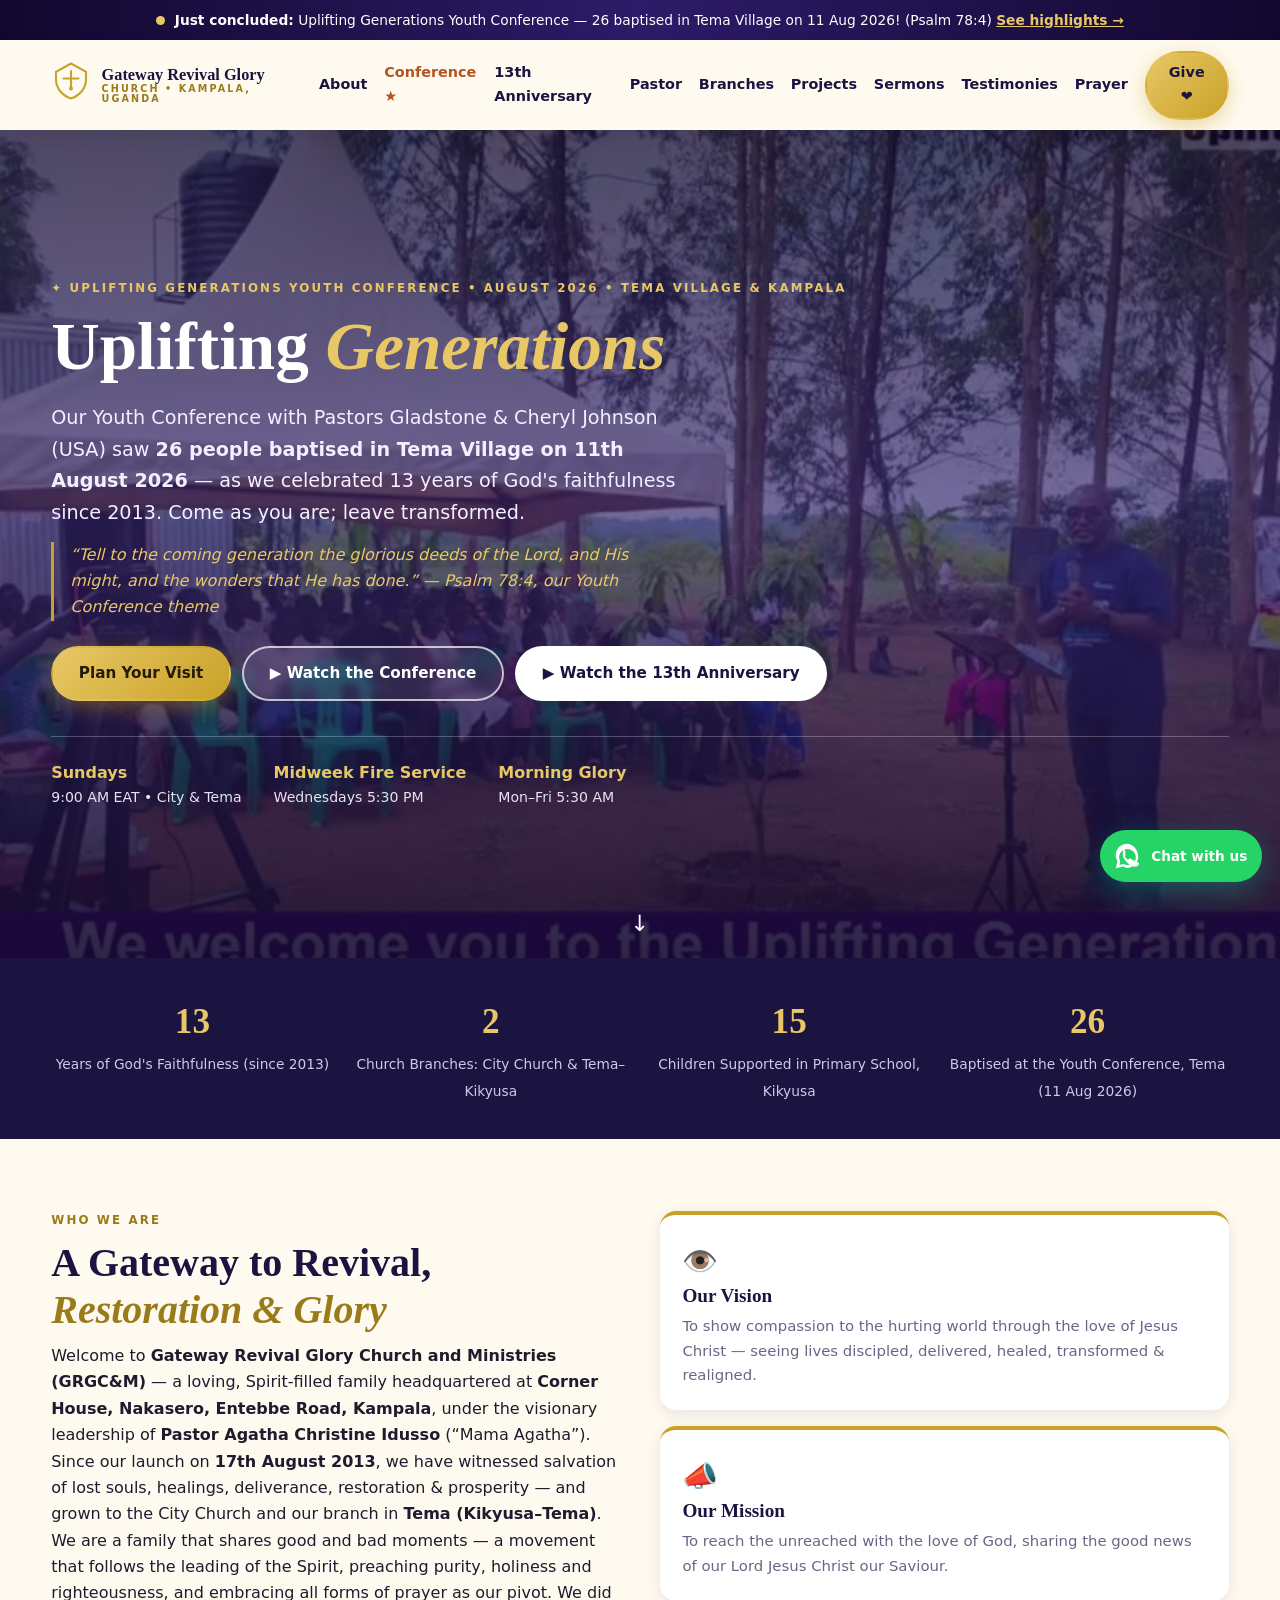
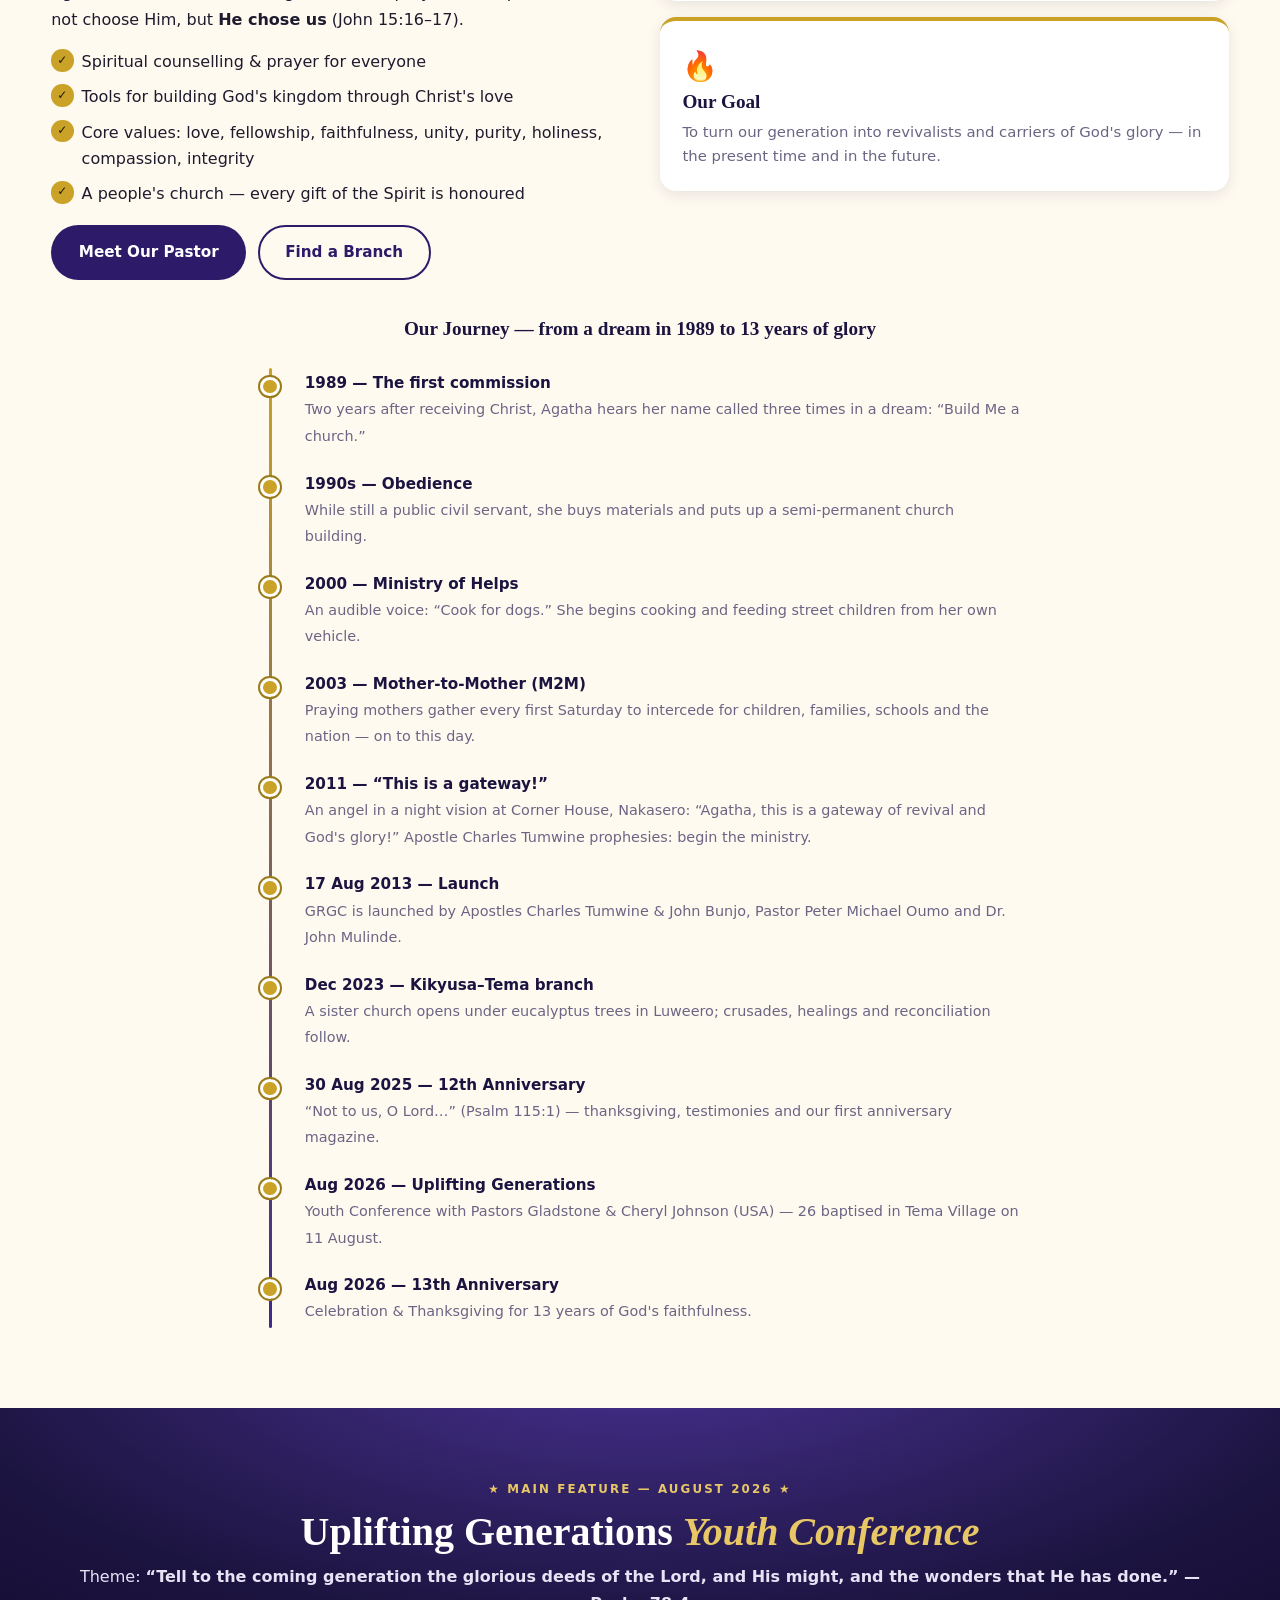
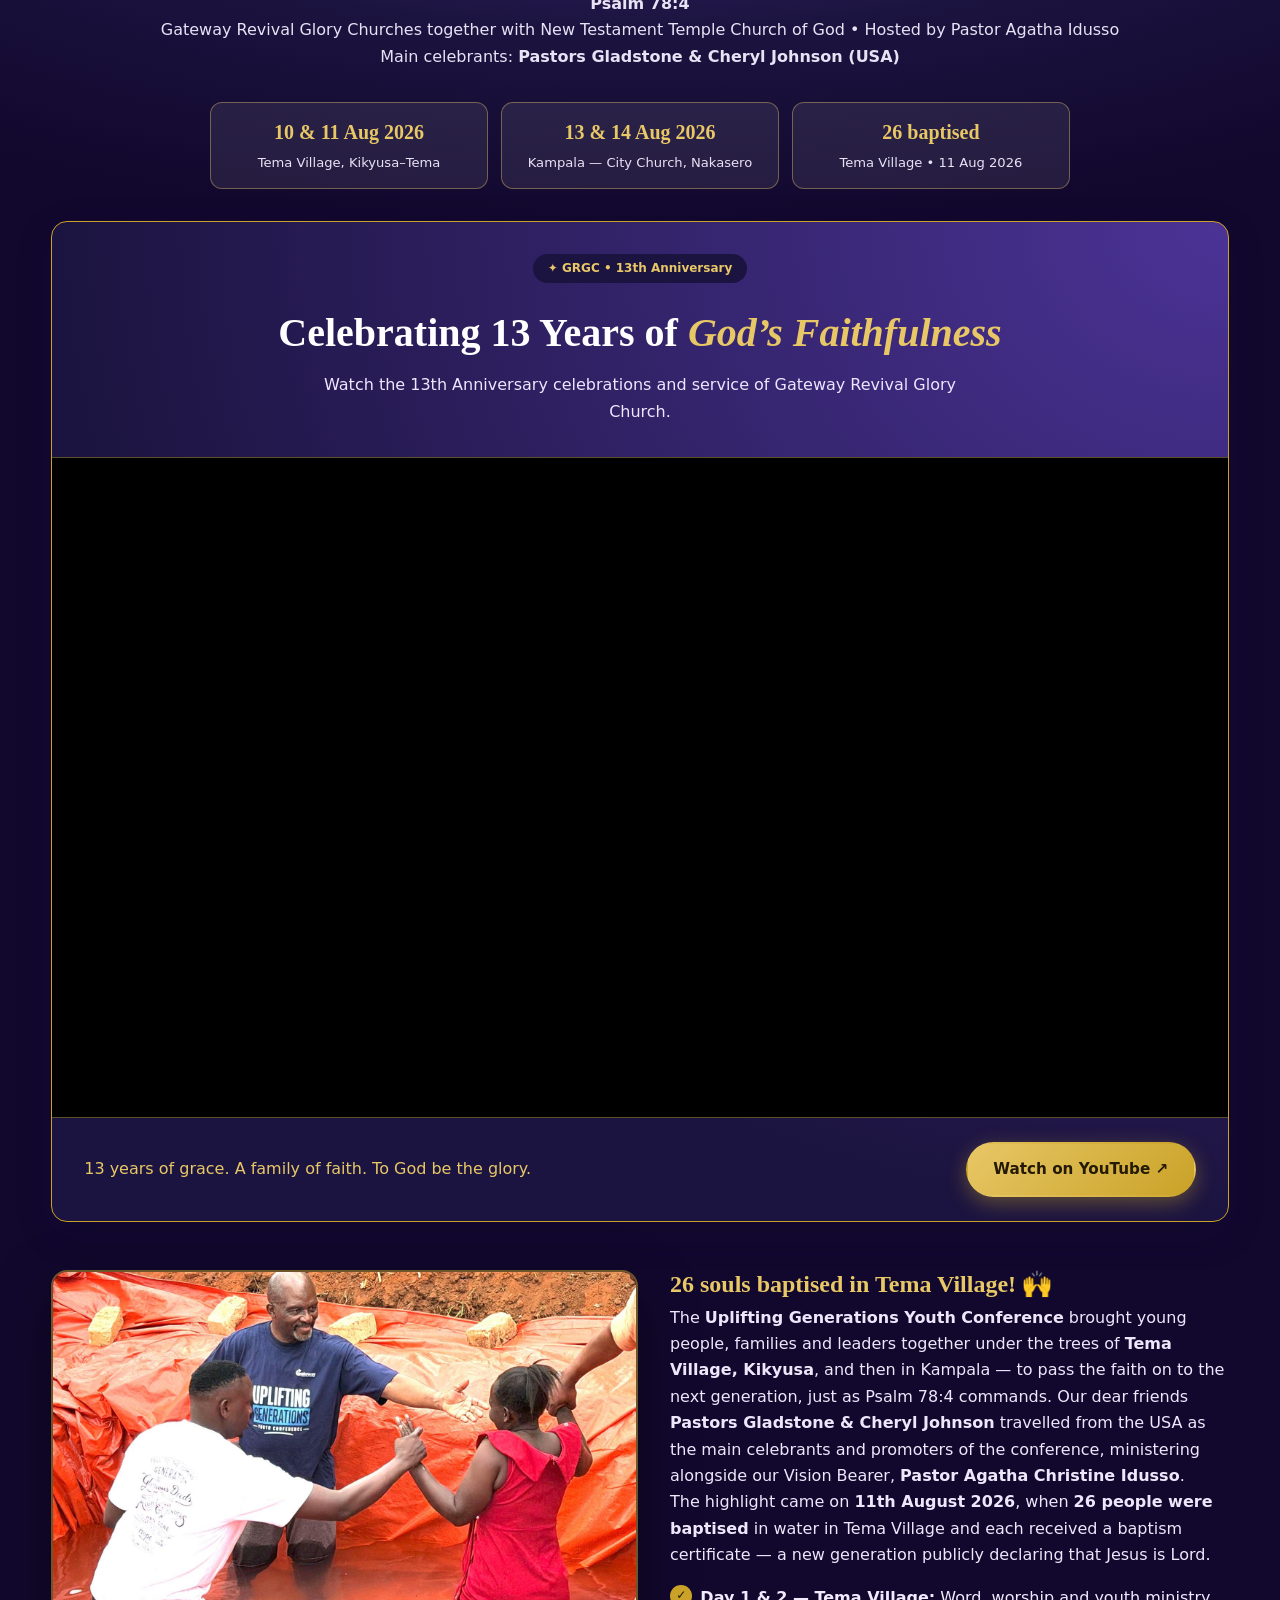
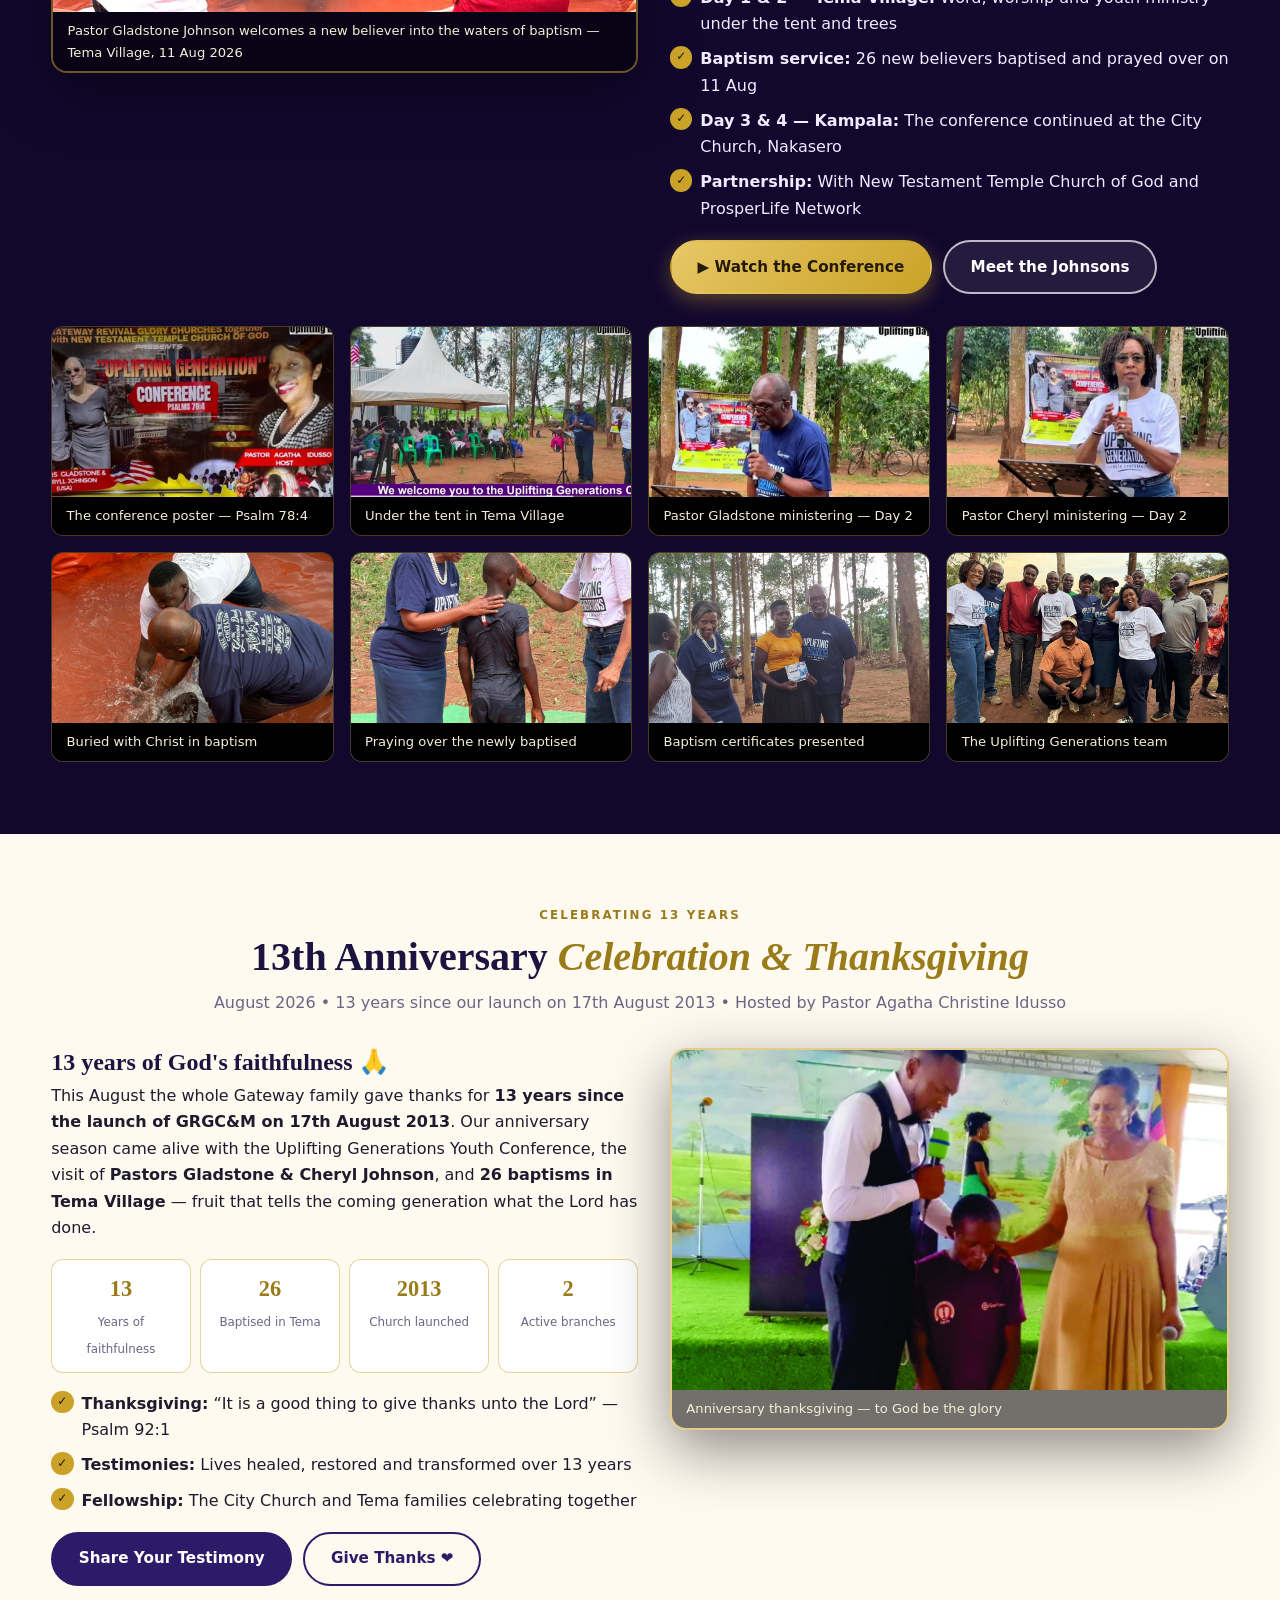
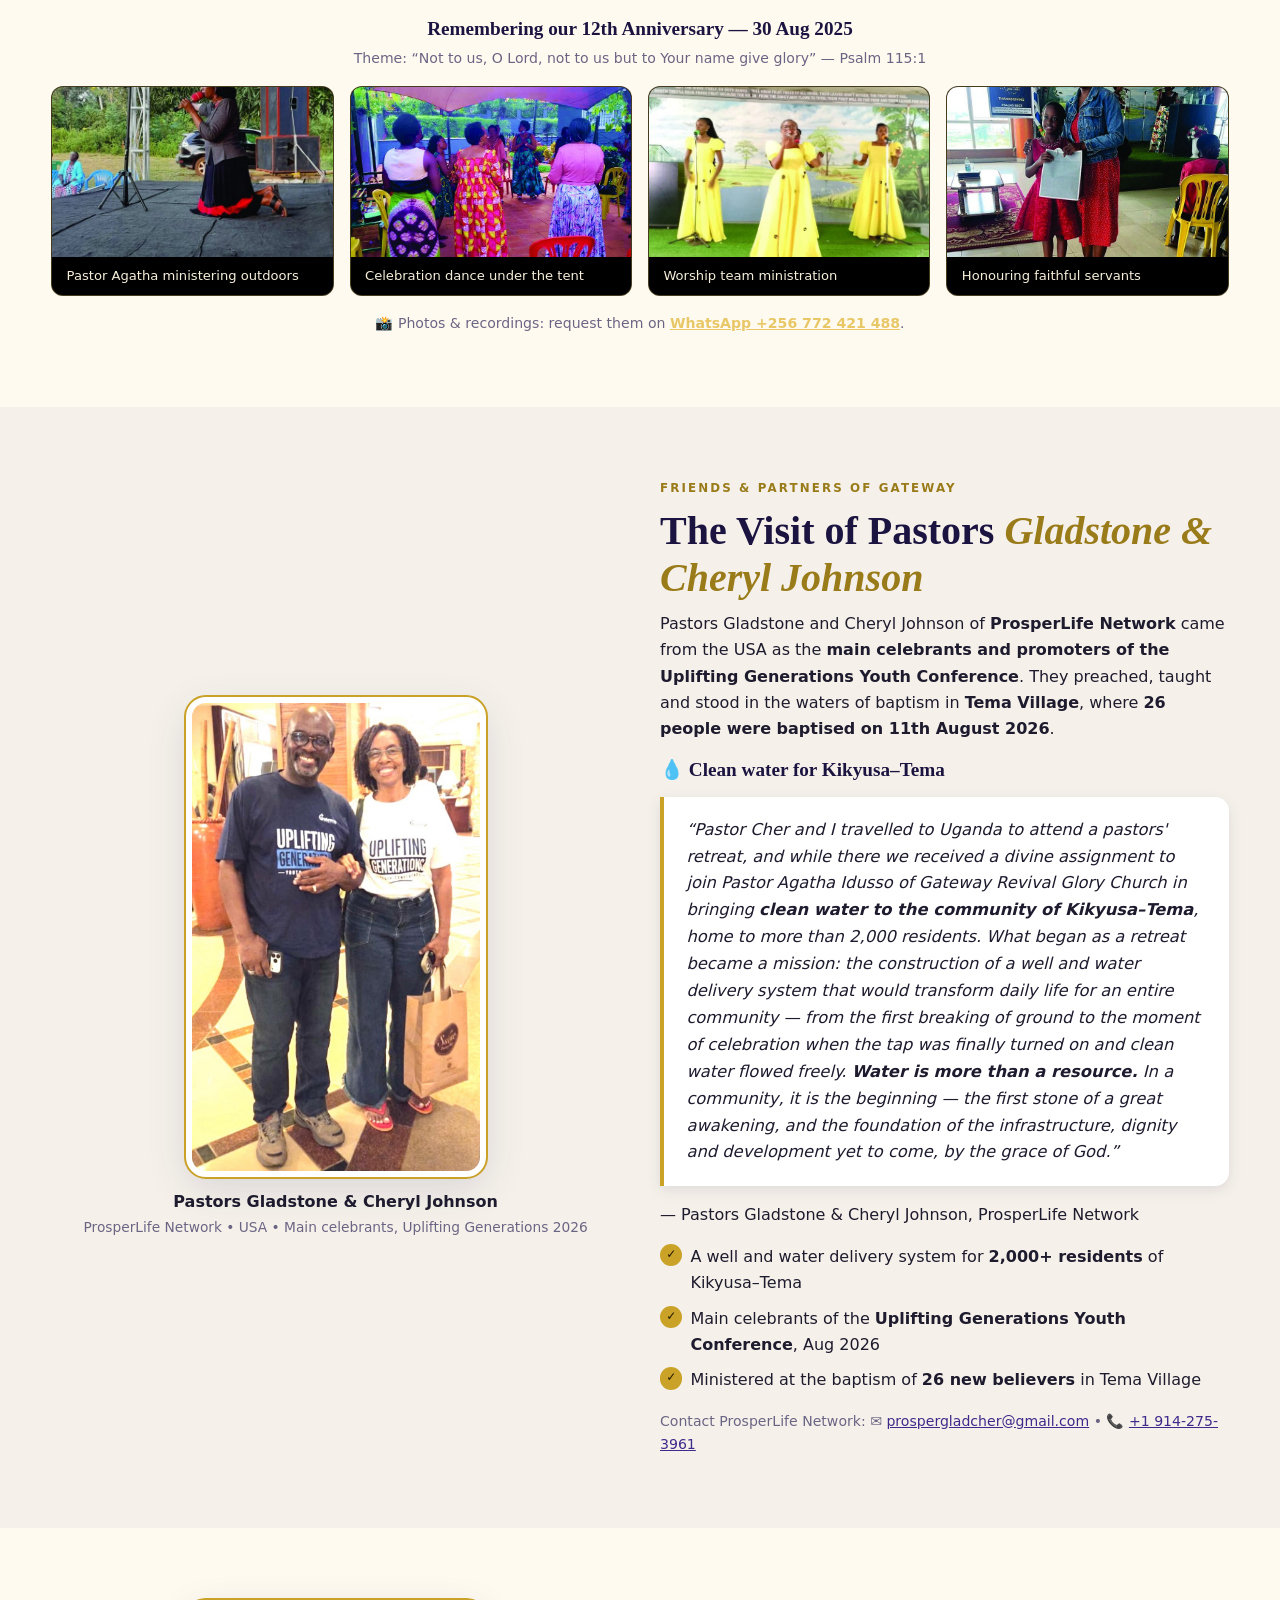
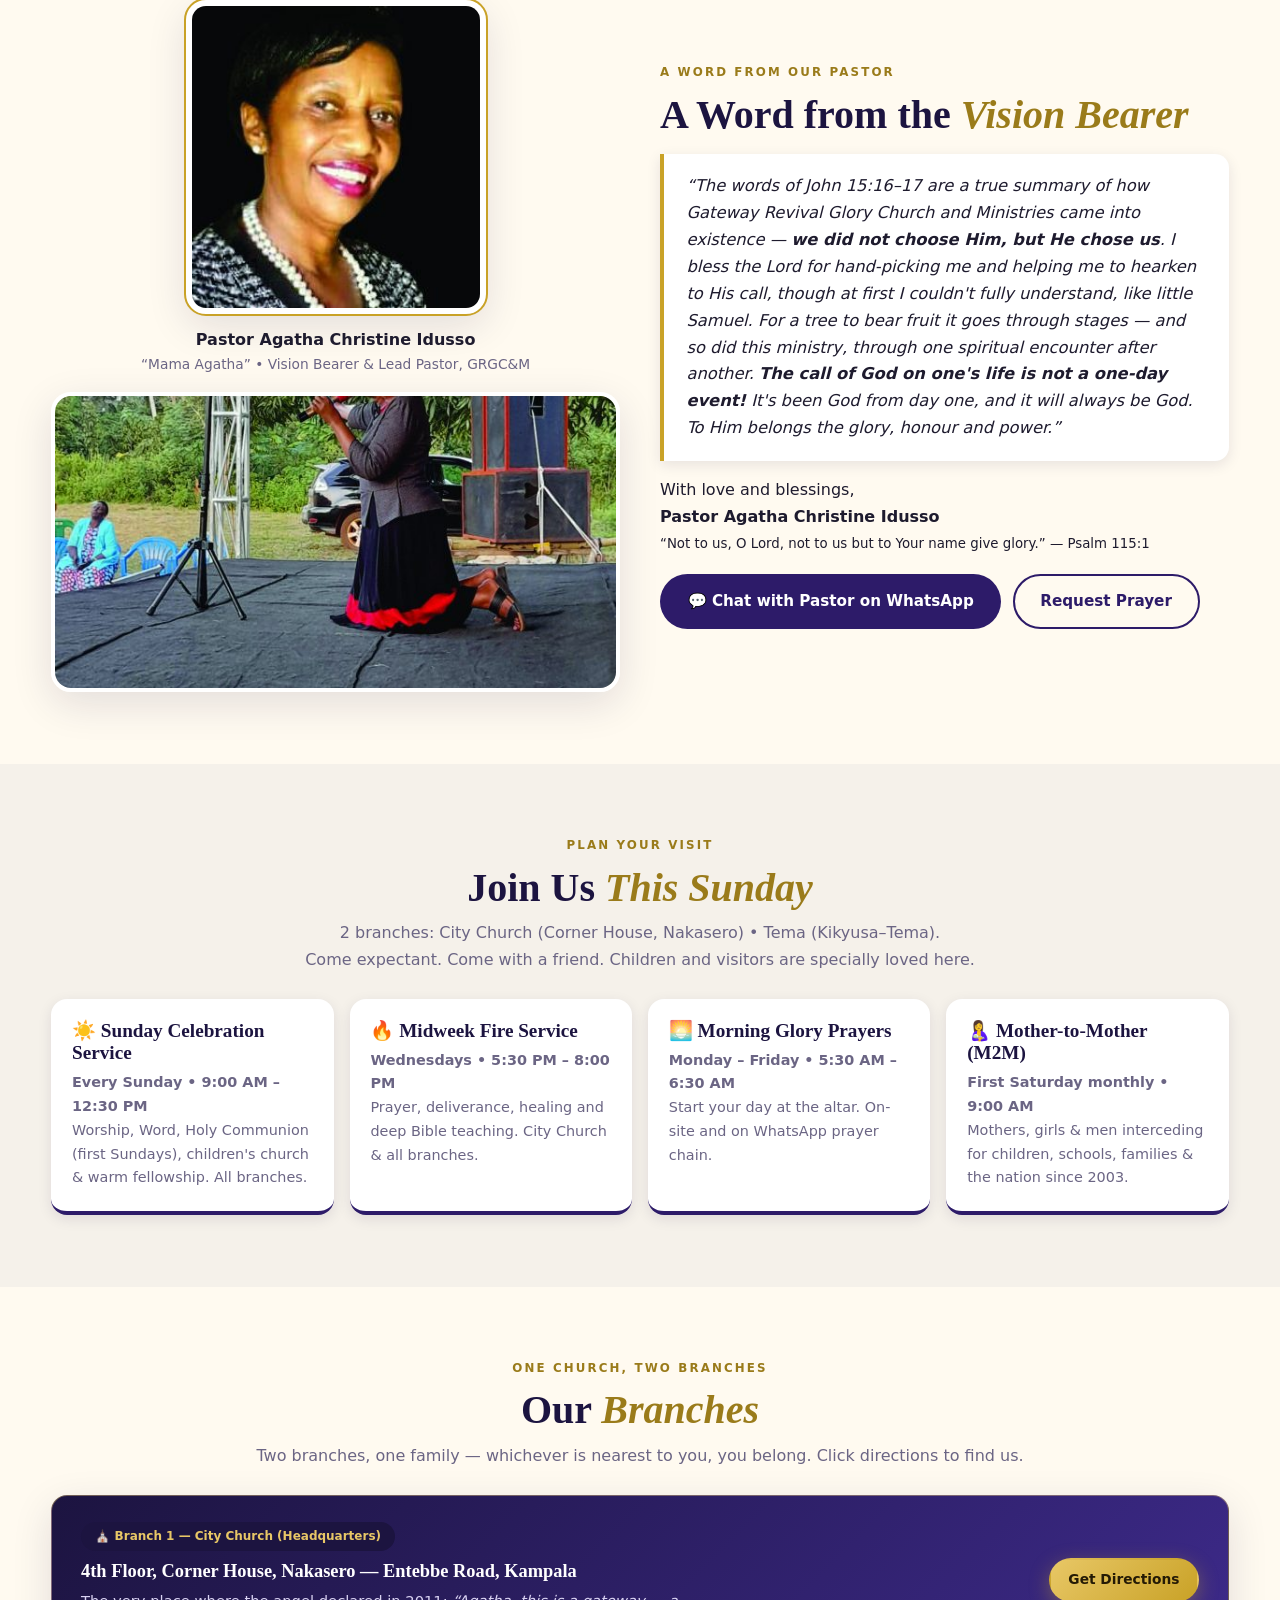
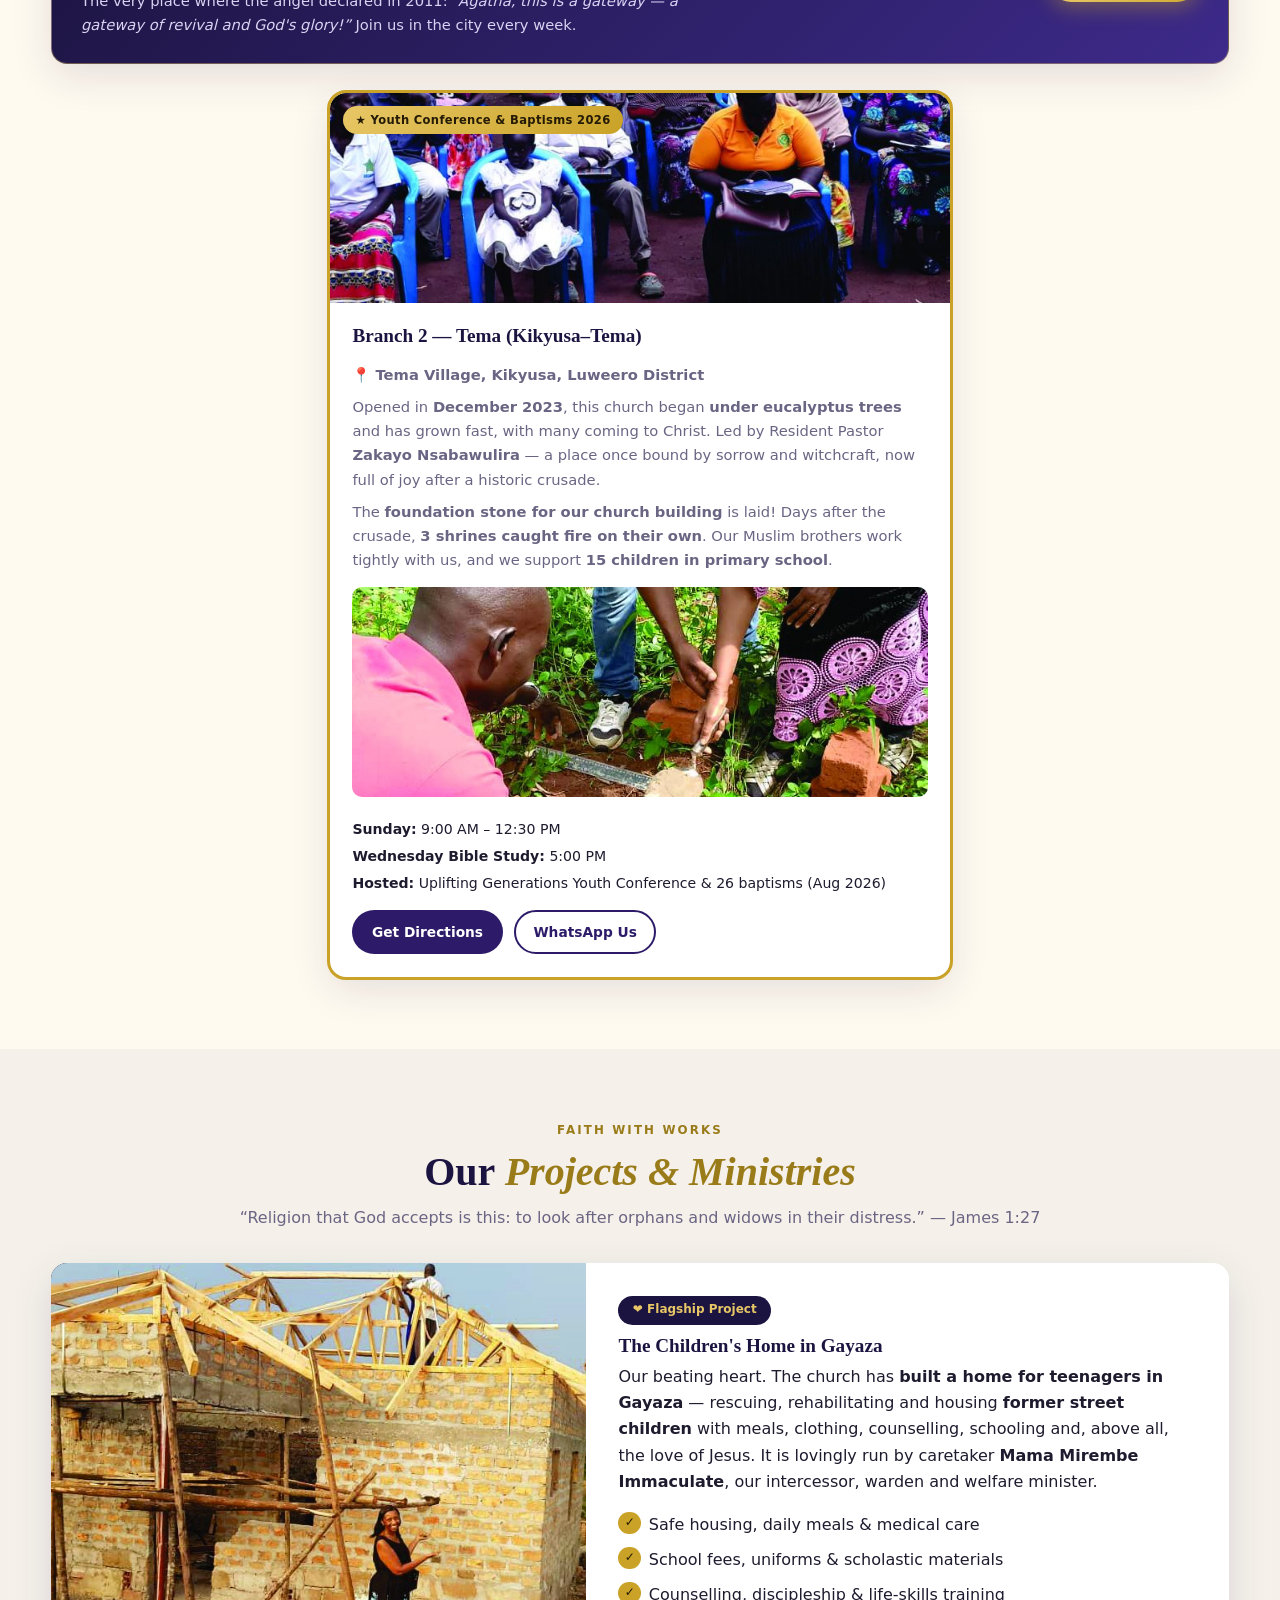
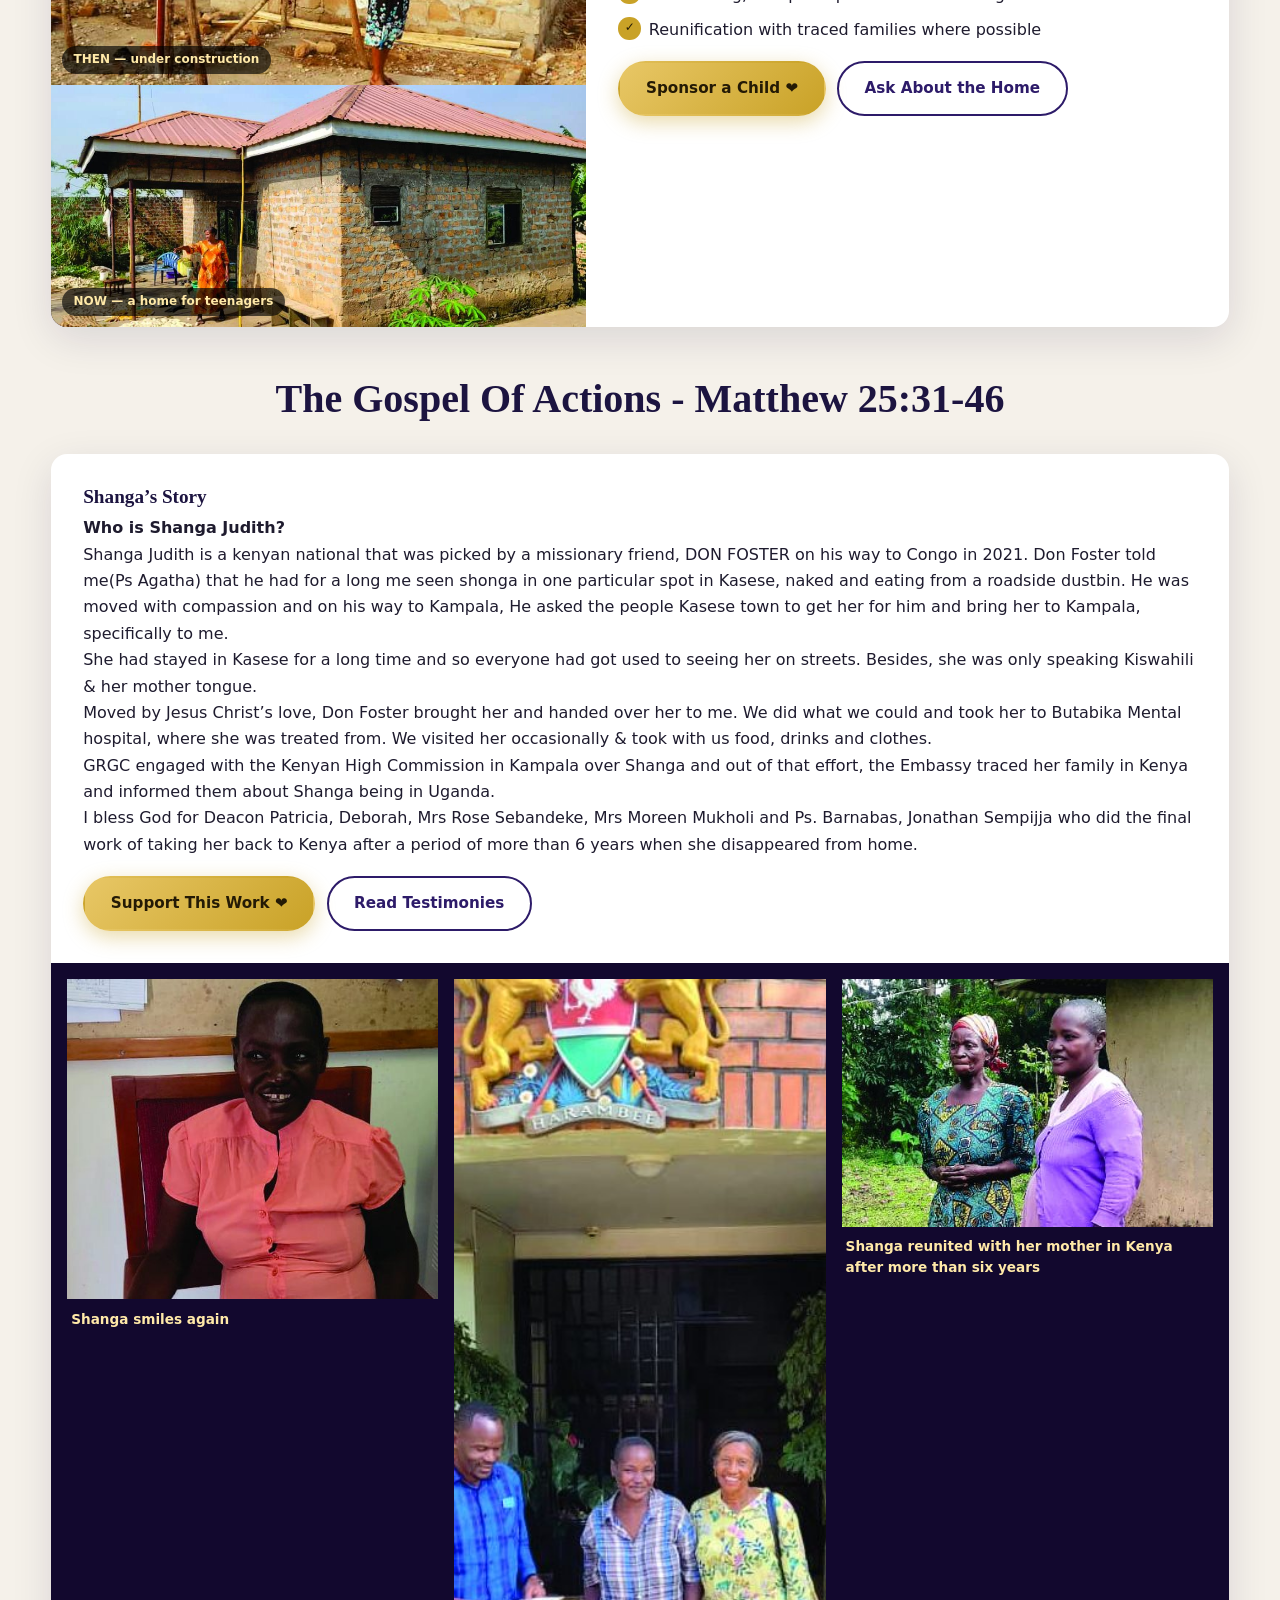
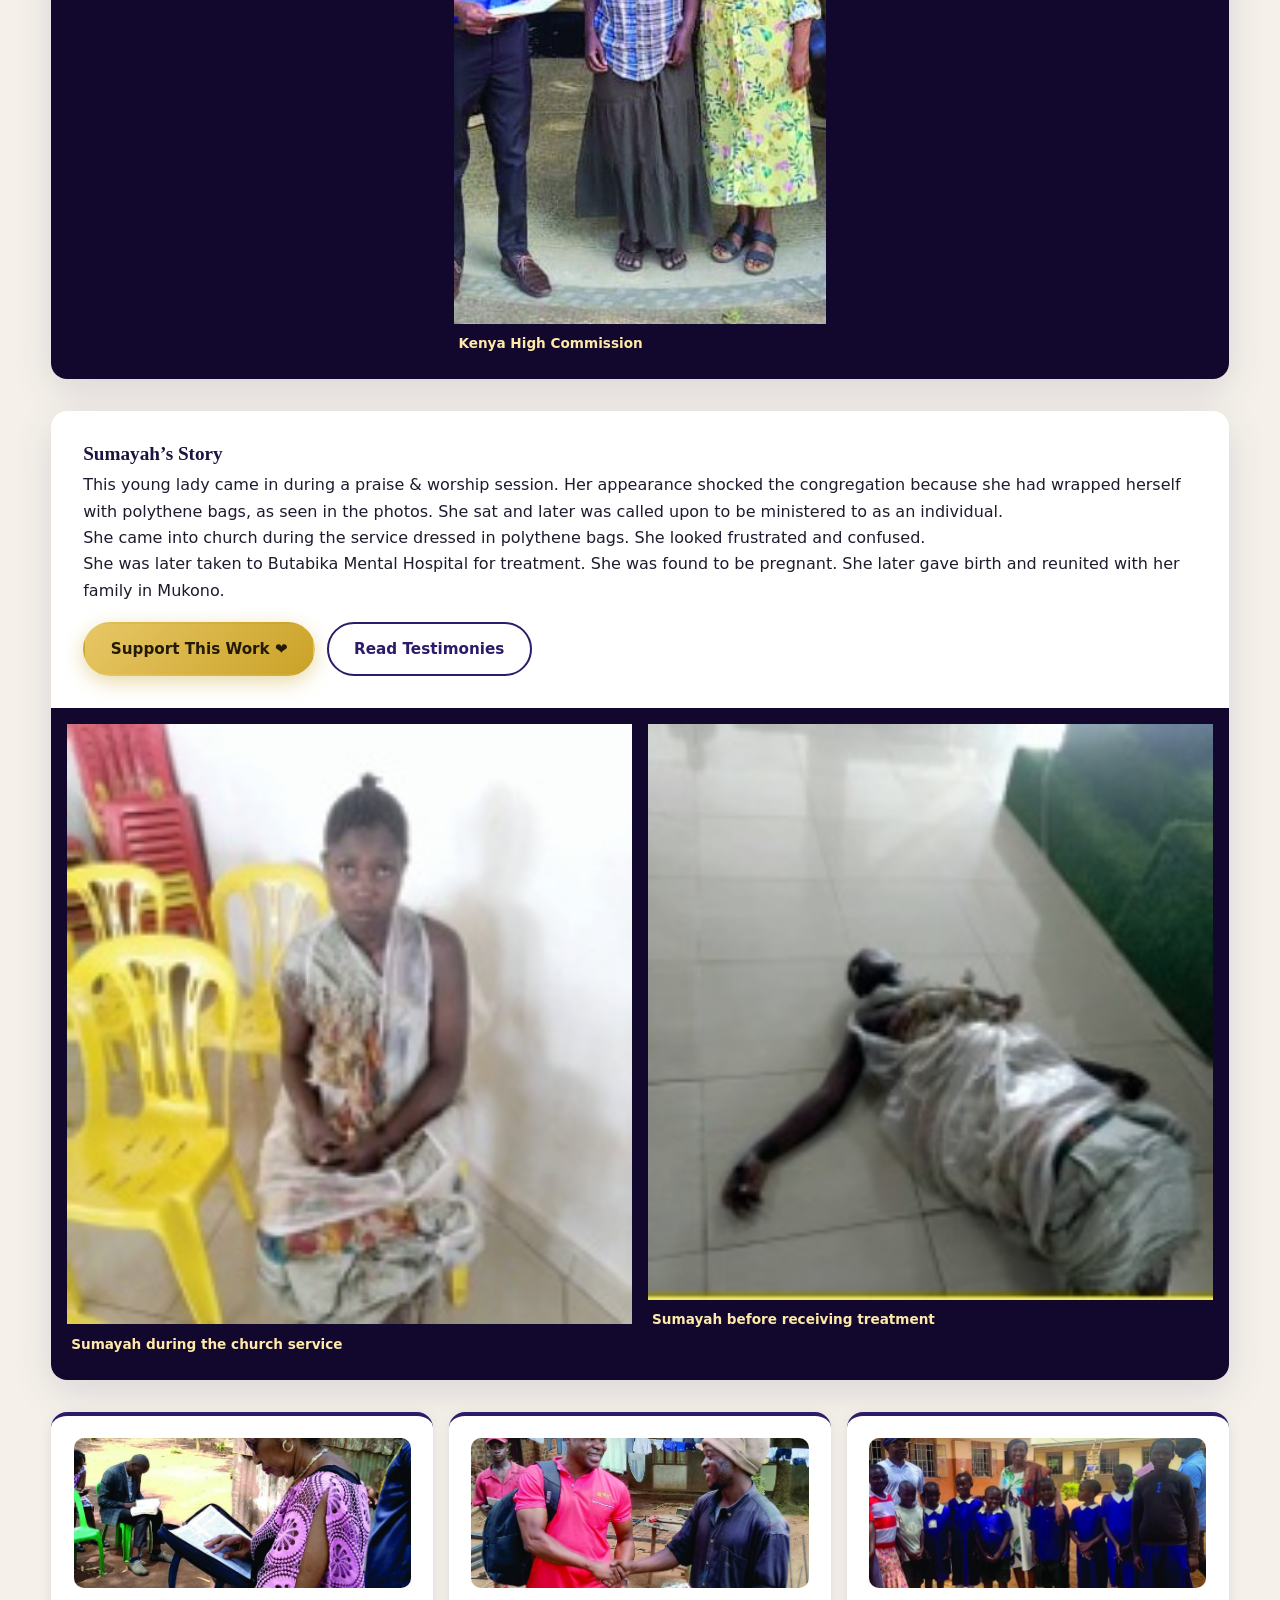
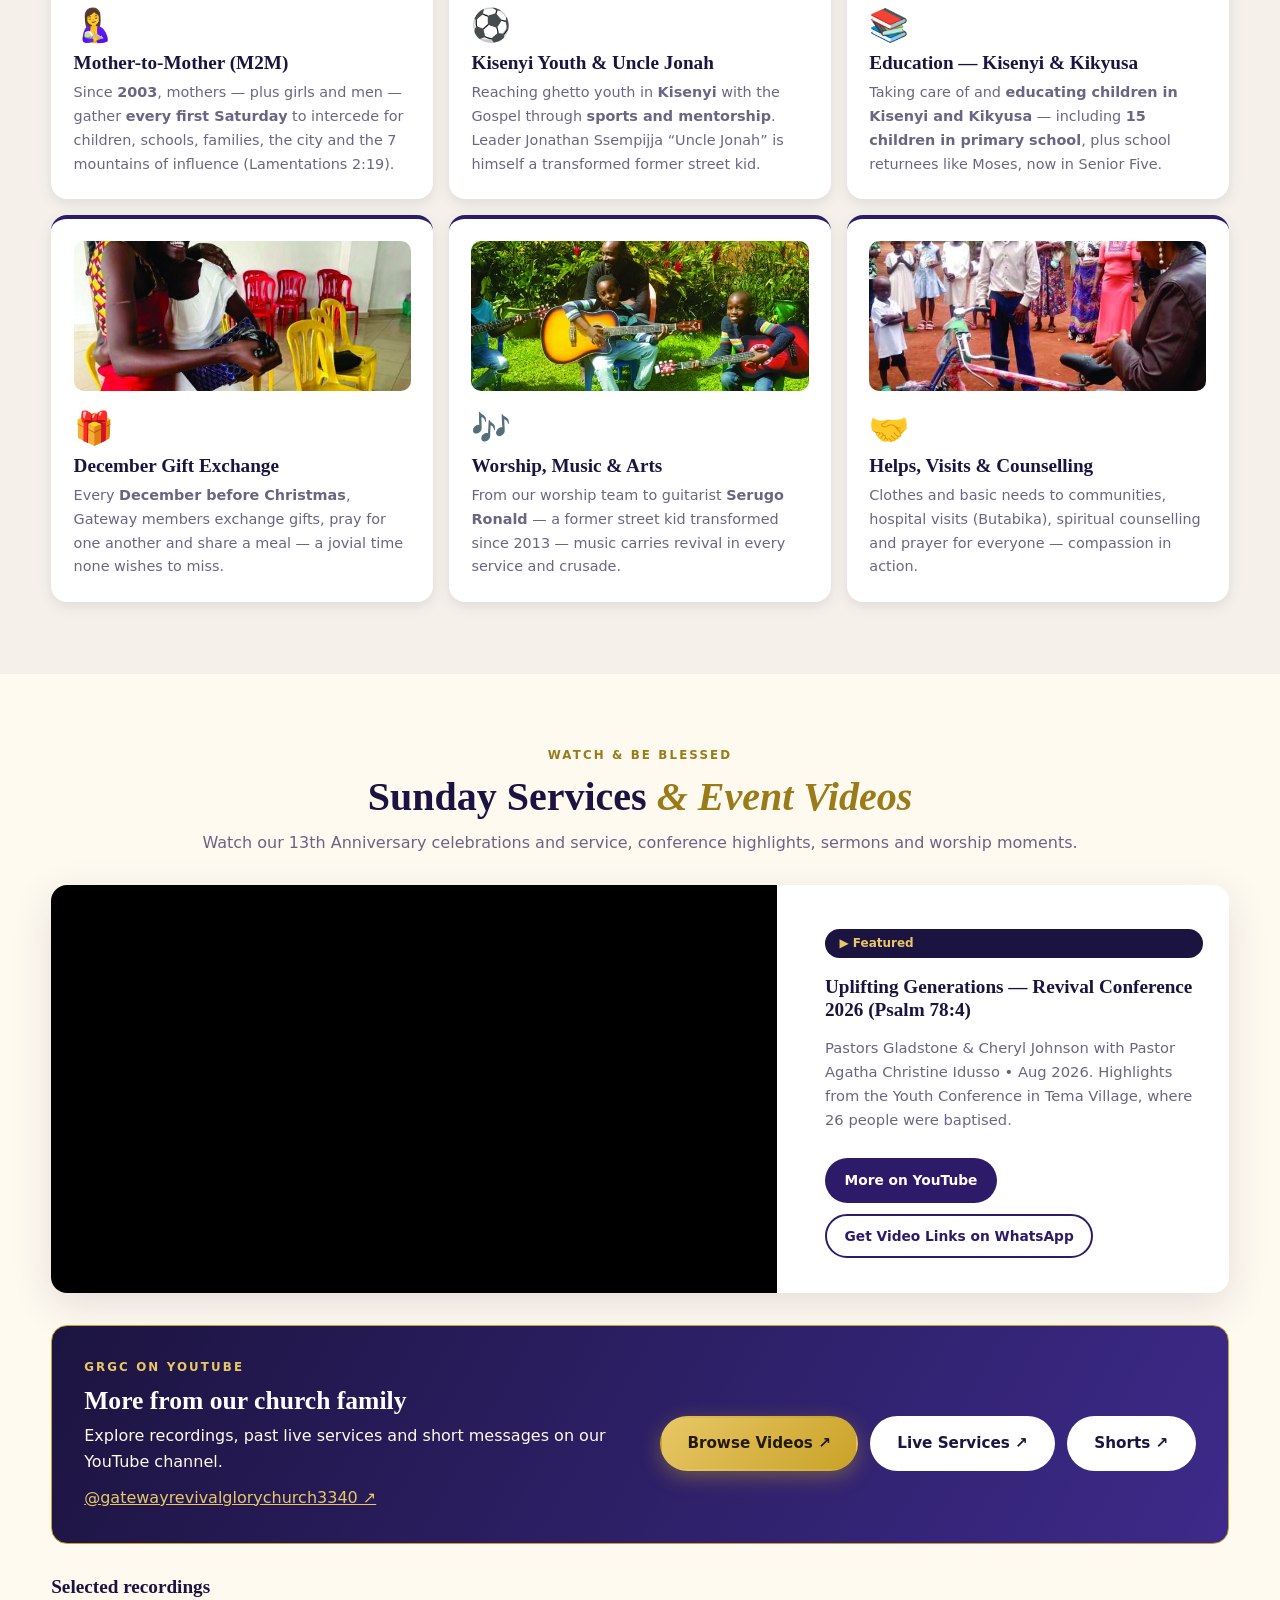
==== commit 80c44864: "Add church channel navigation and direct recording links Co-authored-by: arena-agent <297053741+aren" ====
--- a/index.html
+++ b/index.html
@@ -479,14 +479,28 @@
         <h3 id="featuredTitle">Uplifting Generations — Revival Conference 2026 (Psalm 78:4)</h3>
         <p id="featuredDesc">Pastors Gladstone &amp; Cheryl Johnson with Pastor Agatha Christine Idusso • Aug 2026. Highlights from the Youth Conference in Tema Village, where 26 people were baptised.</p>
         <div class="btn-row">
-          <a class="btn btn-primary btn-sm" target="_blank" rel="noopener" href="https://www.youtube.com/results?search_query=Gateway+Revival+Glory+Church+Uganda">More on YouTube</a>
+          <a class="btn btn-primary btn-sm" target="_blank" rel="noopener" href="https://www.youtube.com/@gatewayrevivalglorychurch3340/videos">More on YouTube</a>
           <a class="btn btn-outline btn-sm" target="_blank" rel="noopener" href="https://wa.me/256772421488?text=Hello%20GRGC!%20Please%20send%20me%20the%20link%20to%20the%20latest%20sermon%20video.">Get Video Links on WhatsApp</a>
         </div>
       </div>
     </div>
 
+    <aside class="channel-directory" aria-labelledby="channel-directory-title">
+      <div>
+        <p class="eyebrow">GRGC on YouTube</p>
+        <h3 id="channel-directory-title">More from our church family</h3>
+        <p>Explore recordings, past live services and short messages on our YouTube channel.</p>
+        <a class="channel-handle" href="https://www.youtube.com/@gatewayrevivalglorychurch3340" target="_blank" rel="noopener">@gatewayrevivalglorychurch3340 ↗</a>
+      </div>
+      <div class="btn-row" aria-label="Browse the GRGC YouTube channel">
+        <a class="btn btn-gold" href="https://www.youtube.com/@gatewayrevivalglorychurch3340/videos" target="_blank" rel="noopener">Browse Videos ↗</a>
+        <a class="btn btn-white" href="https://www.youtube.com/@gatewayrevivalglorychurch3340/streams" target="_blank" rel="noopener">Live Services ↗</a>
+        <a class="btn btn-white" href="https://www.youtube.com/@gatewayrevivalglorychurch3340/shorts" target="_blank" rel="noopener">Shorts ↗</a>
+      </div>
+    </aside>
+    <h3 class="video-library-heading">Selected recordings</h3>
     <div class="video-grid" id="videoGrid"><!-- populated by js/main.js --></div>
-    <p class="center small muted">🎥 Church media team: to add new sermons, edit the video list in <code>js/main.js</code> (each entry needs a YouTube video ID).</p>
+    <p class="center small muted">Looking for another recording? Browse the channel above for more videos and services.</p>
   </div>
 </section>
 
--- a/css/styles.css
+++ b/css/styles.css
@@ -373,3 +373,16 @@
 .anniversary-broadcast-footer{display:flex;align-items:center;justify-content:space-between;gap:1.2rem;padding:1.5rem 2rem}
 .anniversary-broadcast-footer p{color:var(--gold-light)}
 @media(max-width:620px){.anniversary-broadcast-heading{padding:1.5rem 1rem}.anniversary-broadcast-footer{flex-direction:column;text-align:center;padding:1.5rem 1rem}}
+
+/* Direct access to the church channel and individual recordings. */
+.channel-directory{display:flex;align-items:center;justify-content:space-between;gap:2rem;margin:2rem 0;padding:2rem;border:1px solid var(--gold);border-radius:var(--radius);background:linear-gradient(120deg,var(--purple-900),var(--purple-700));color:var(--cream)}
+.channel-directory h3{color:#fff;font-size:1.6rem}
+.channel-directory .eyebrow,.channel-handle{color:var(--gold-light)}
+.channel-directory .btn-row{flex-shrink:0;flex-wrap:wrap}
+.channel-handle{display:inline-block;margin-top:.6rem;overflow-wrap:anywhere}
+.video-library-heading{margin:1.5rem 0 1rem}
+.video-library-item{display:flex;flex-direction:column;border-radius:14px;background:#fff;box-shadow:var(--shadow-sm);overflow:hidden}
+.video-library-item .video-card{box-shadow:none;flex:1}
+.video-watch-link{display:block;padding:.8rem 1rem;border-top:1px solid var(--alt-bg);font-weight:700;text-decoration:underline;text-underline-offset:3px}
+.video-library-item a:focus-visible,.channel-directory a:focus-visible{outline:3px solid var(--gold);outline-offset:-3px}
+@media(max-width:960px){.channel-directory{flex-direction:column;align-items:flex-start;padding:1.5rem}.channel-directory .btn-row{flex-shrink:1}}
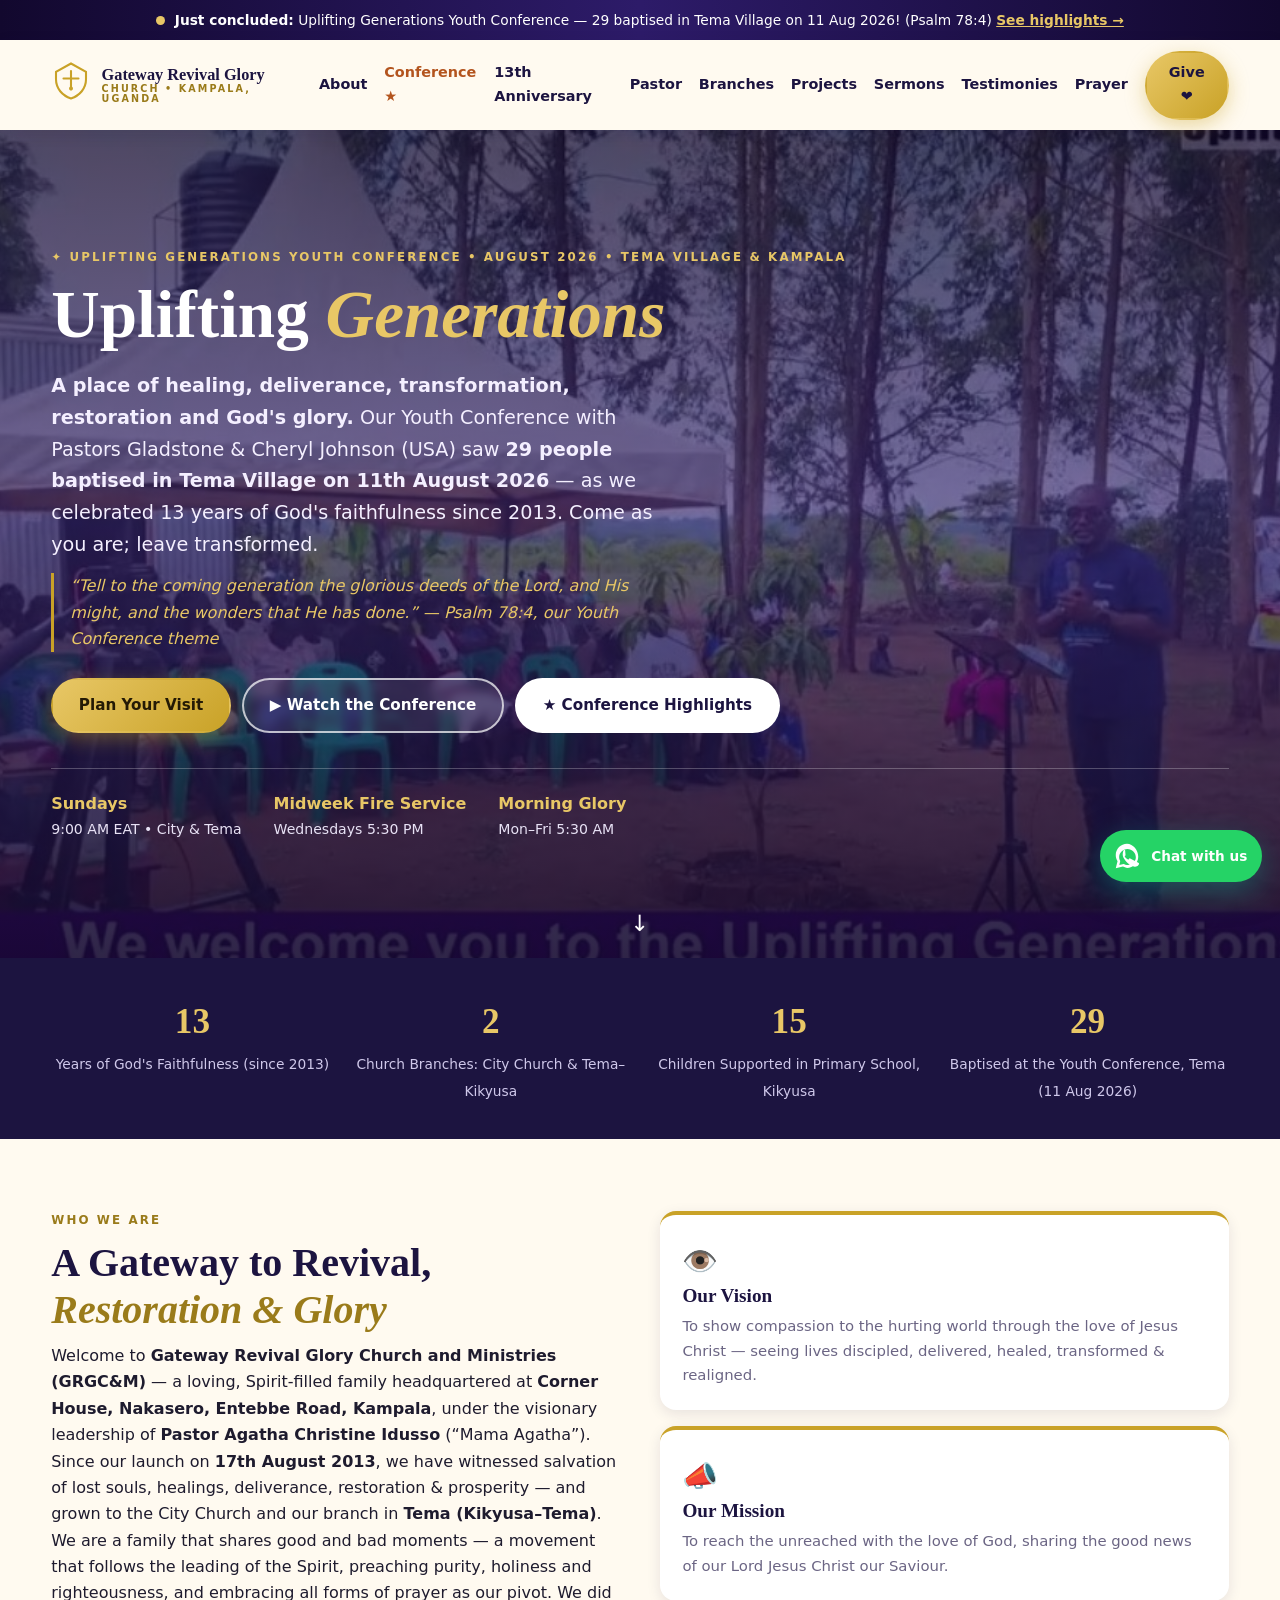
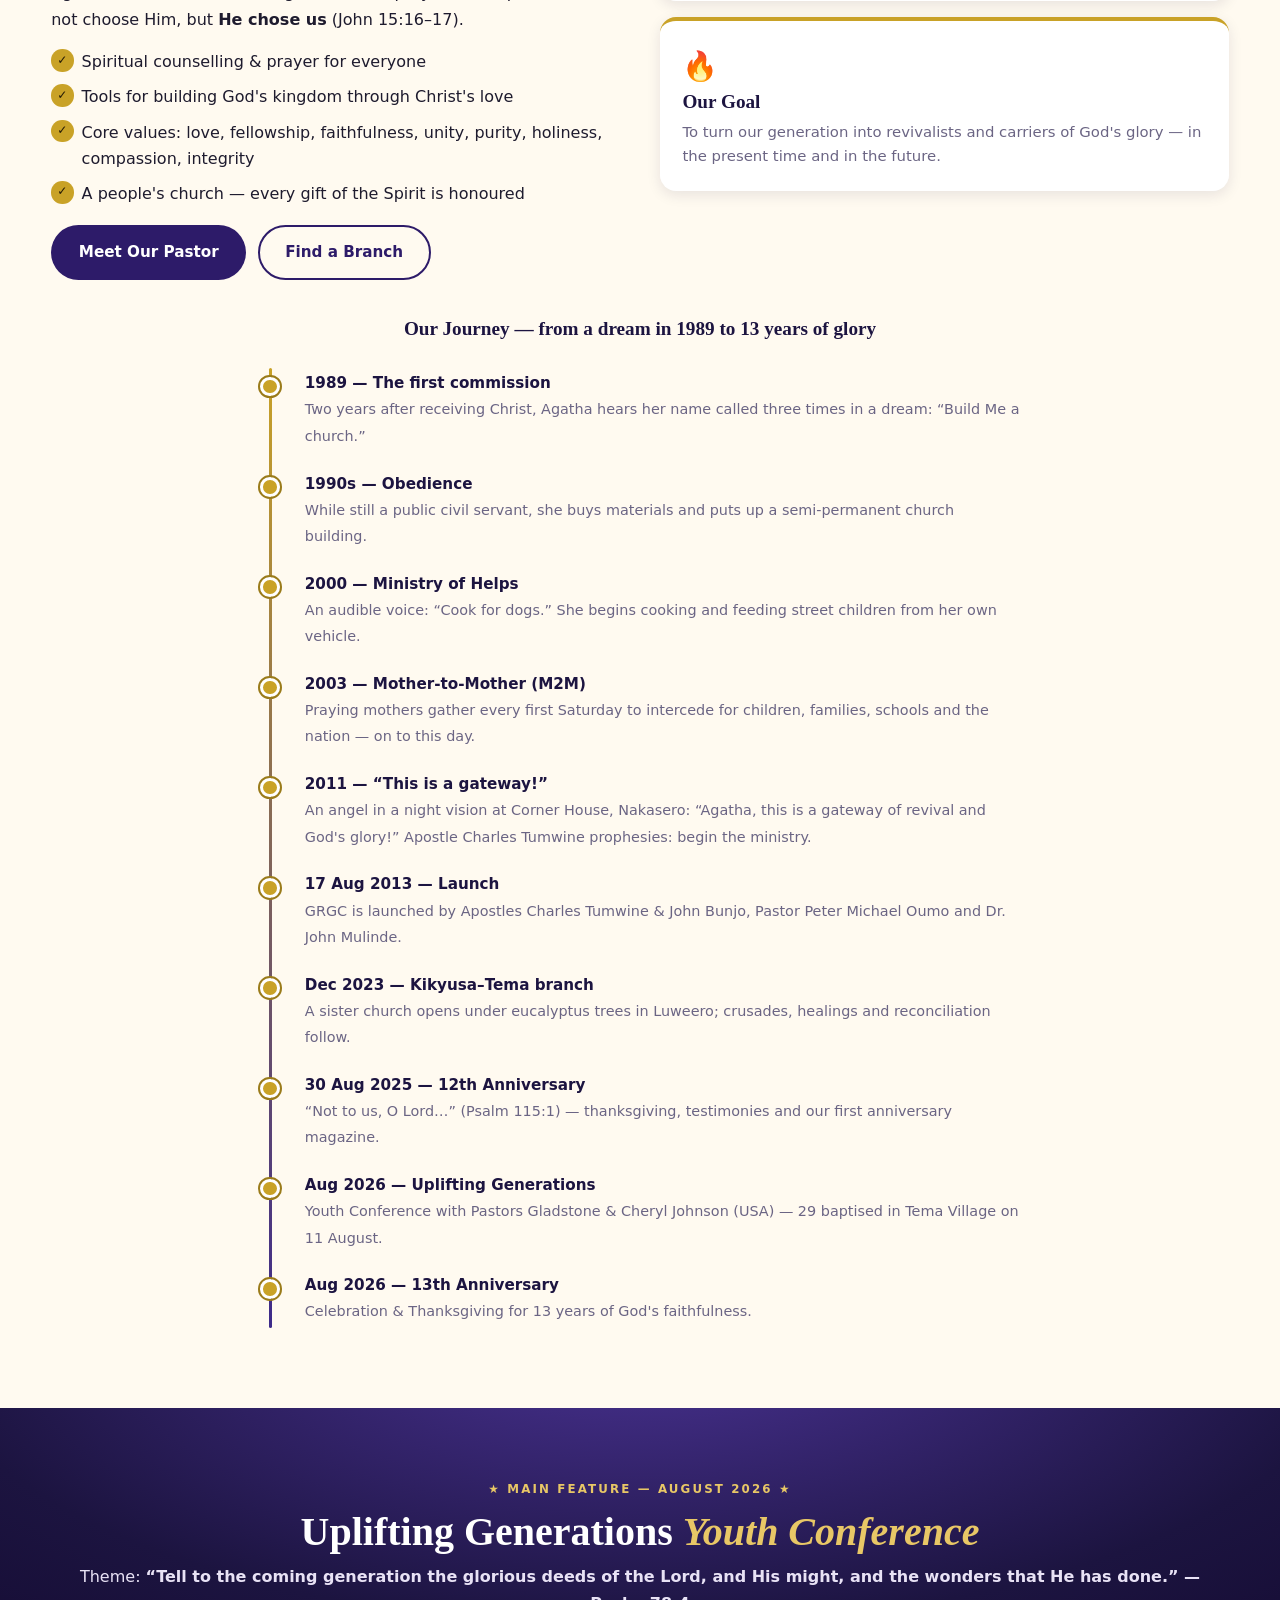
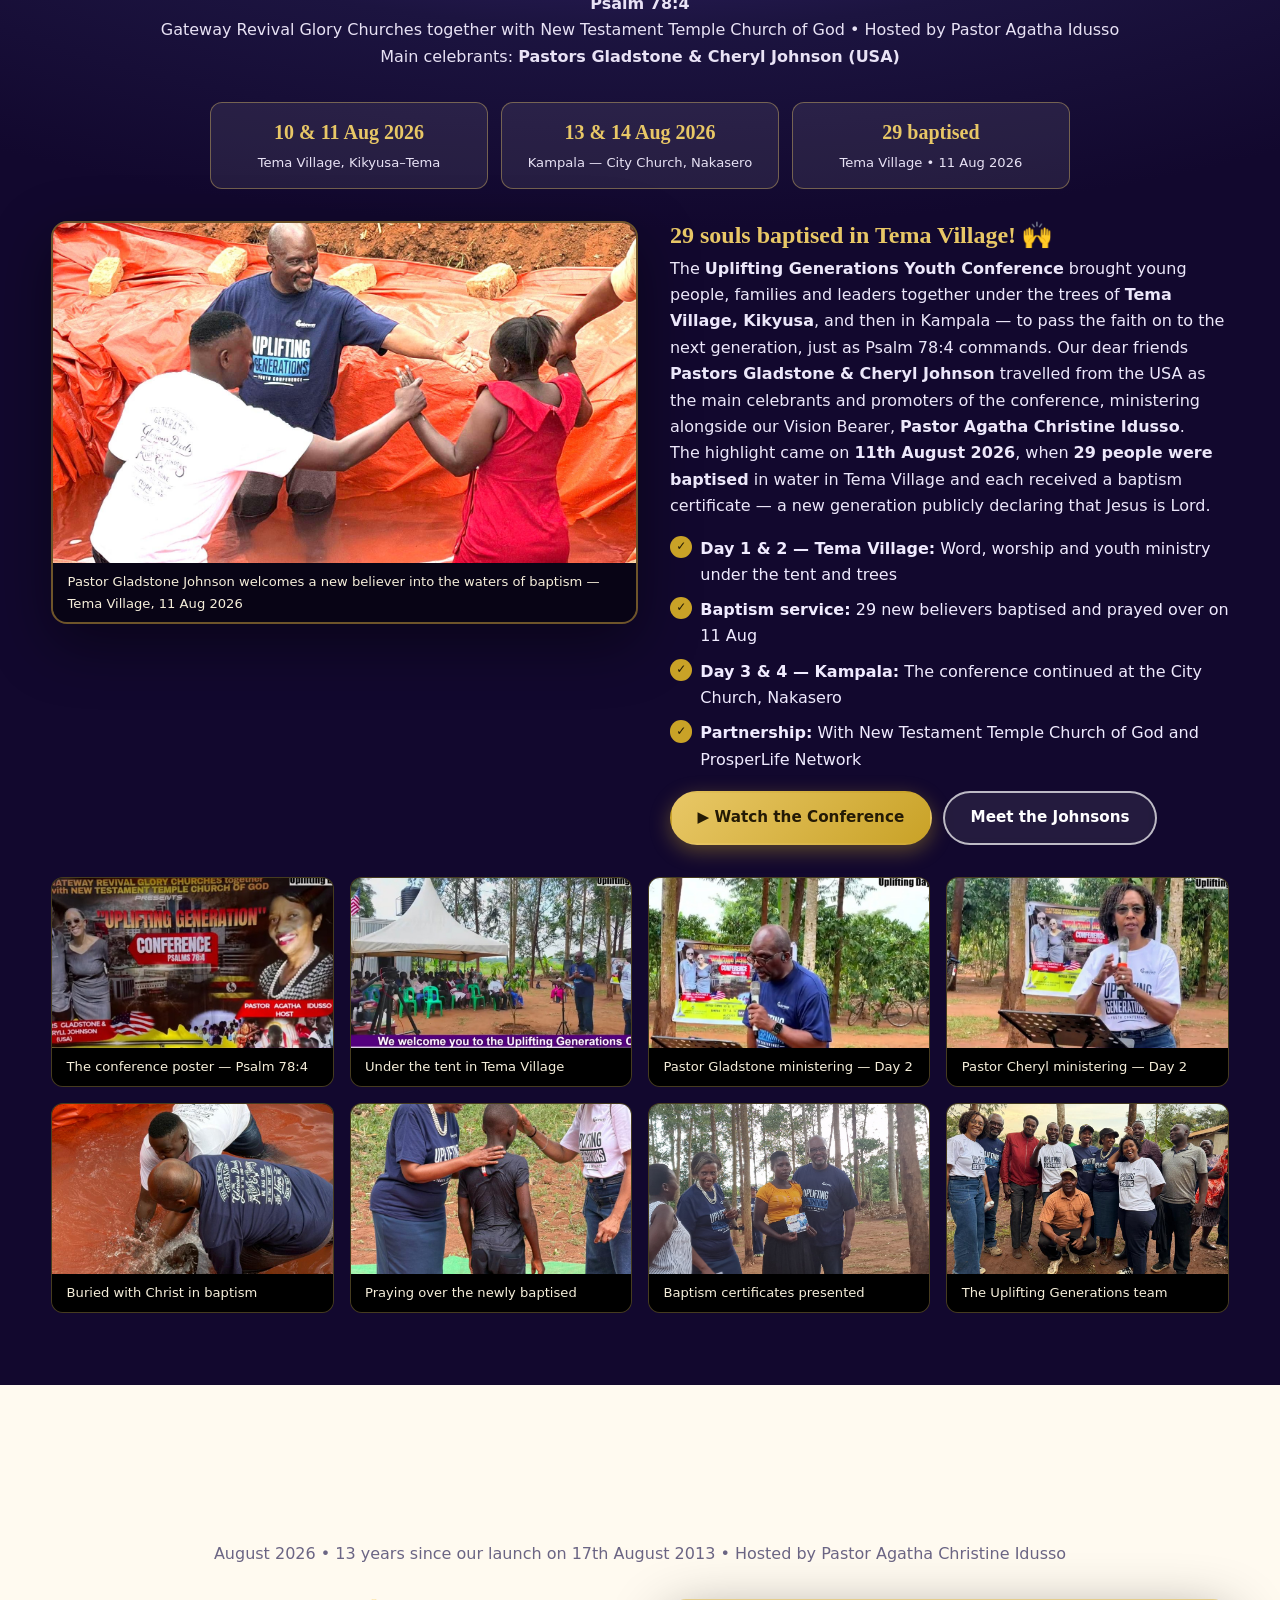
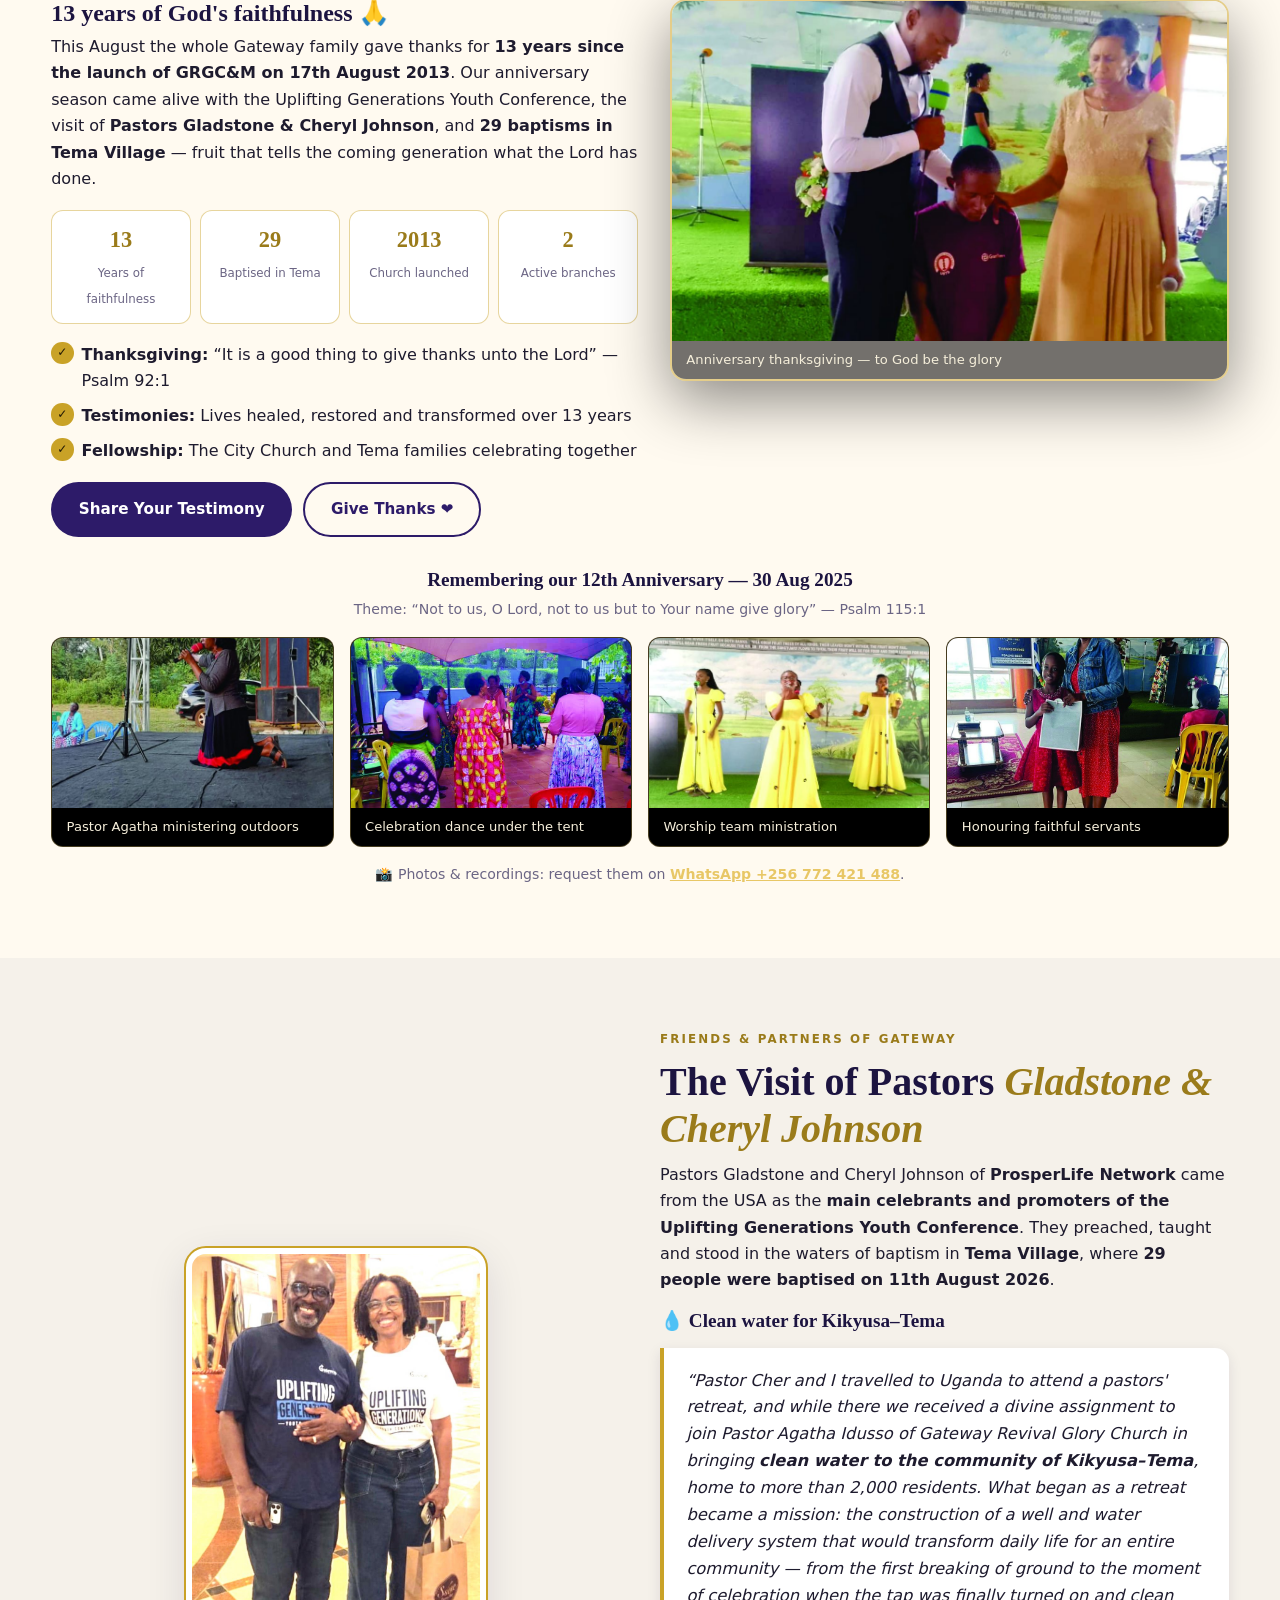
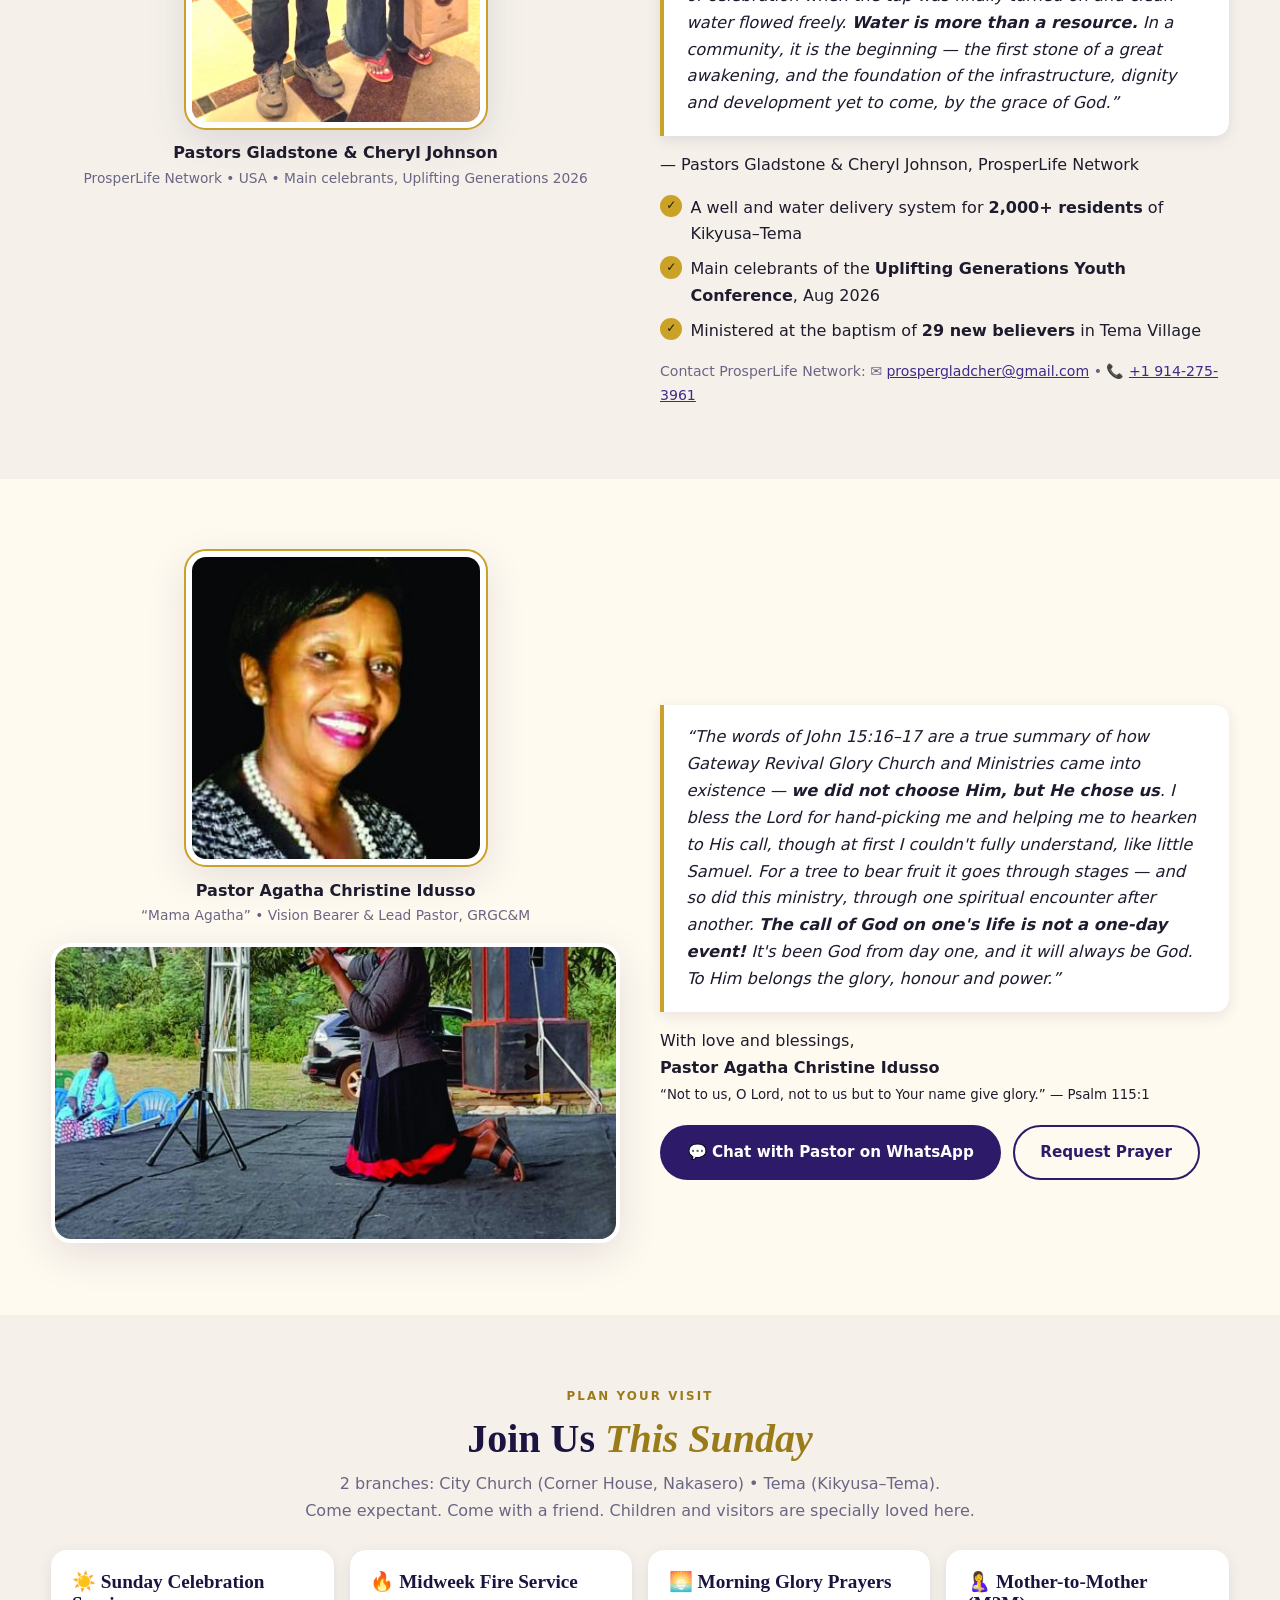
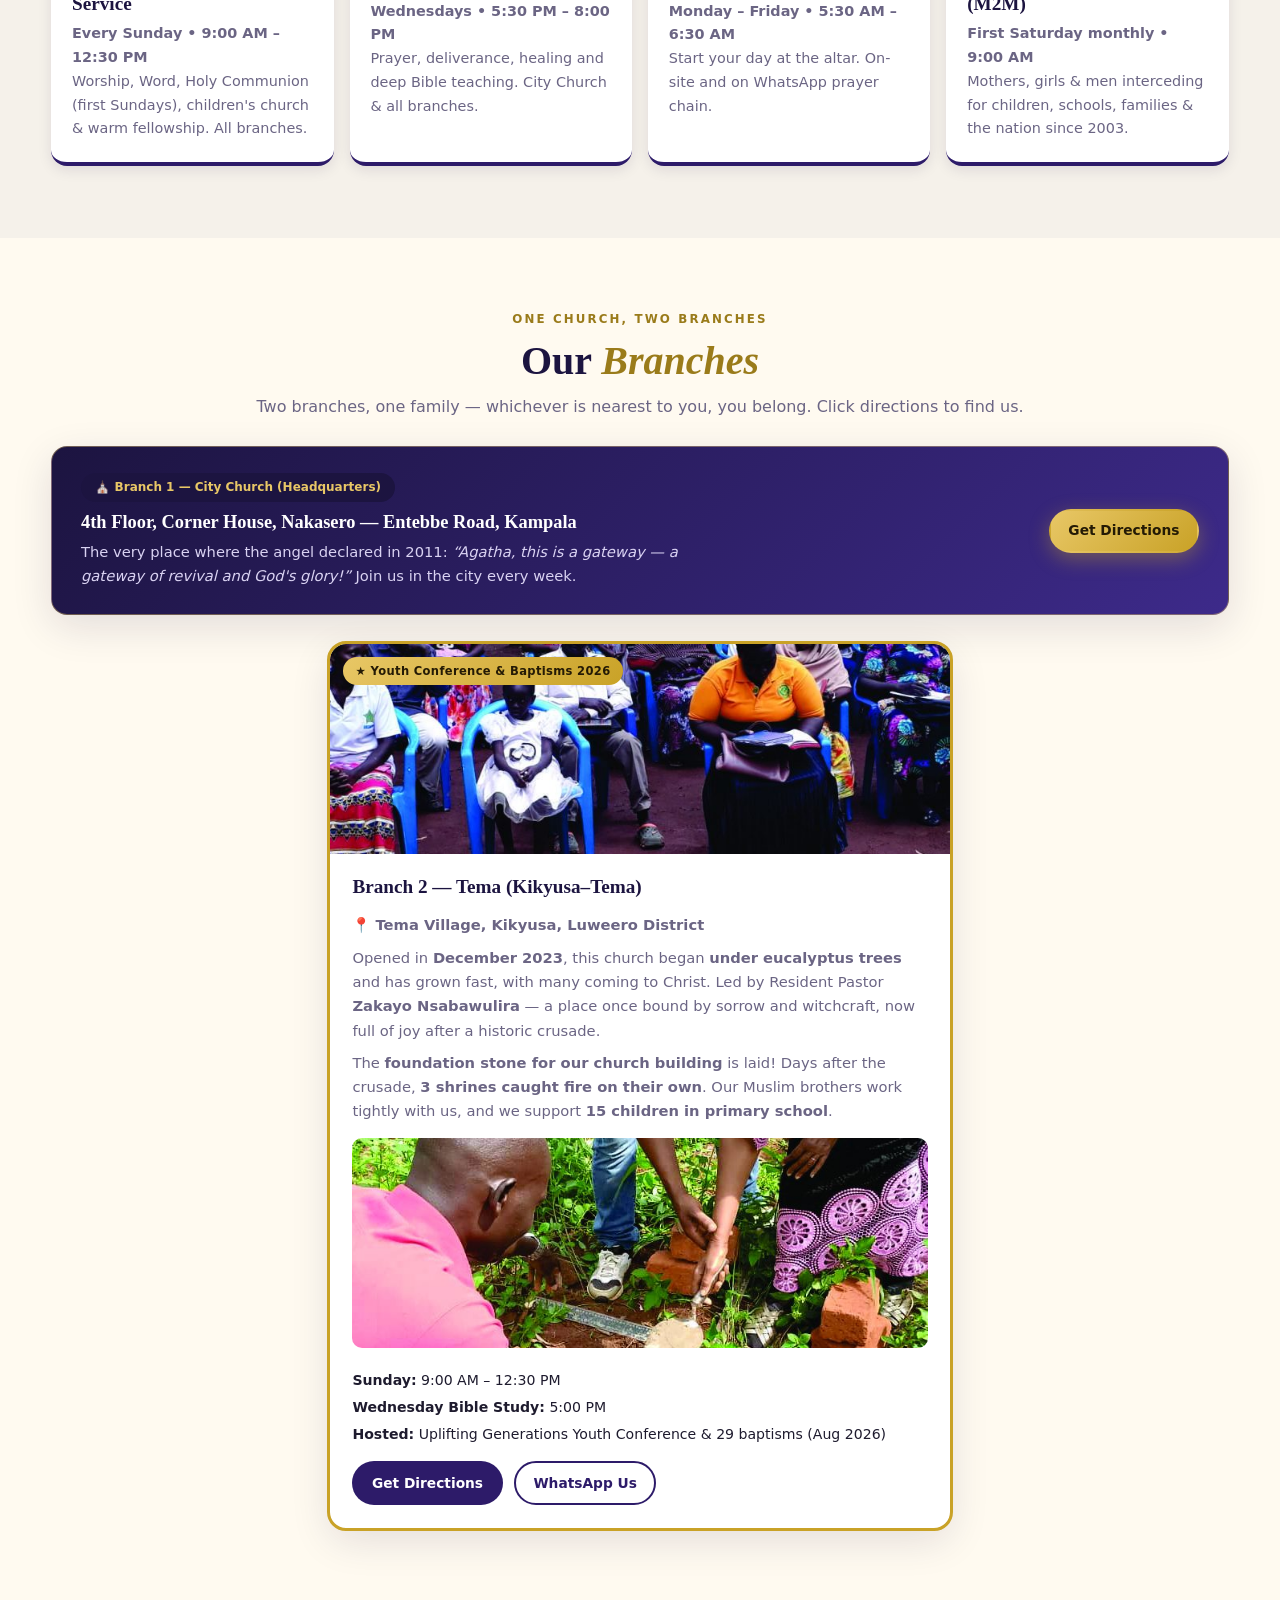
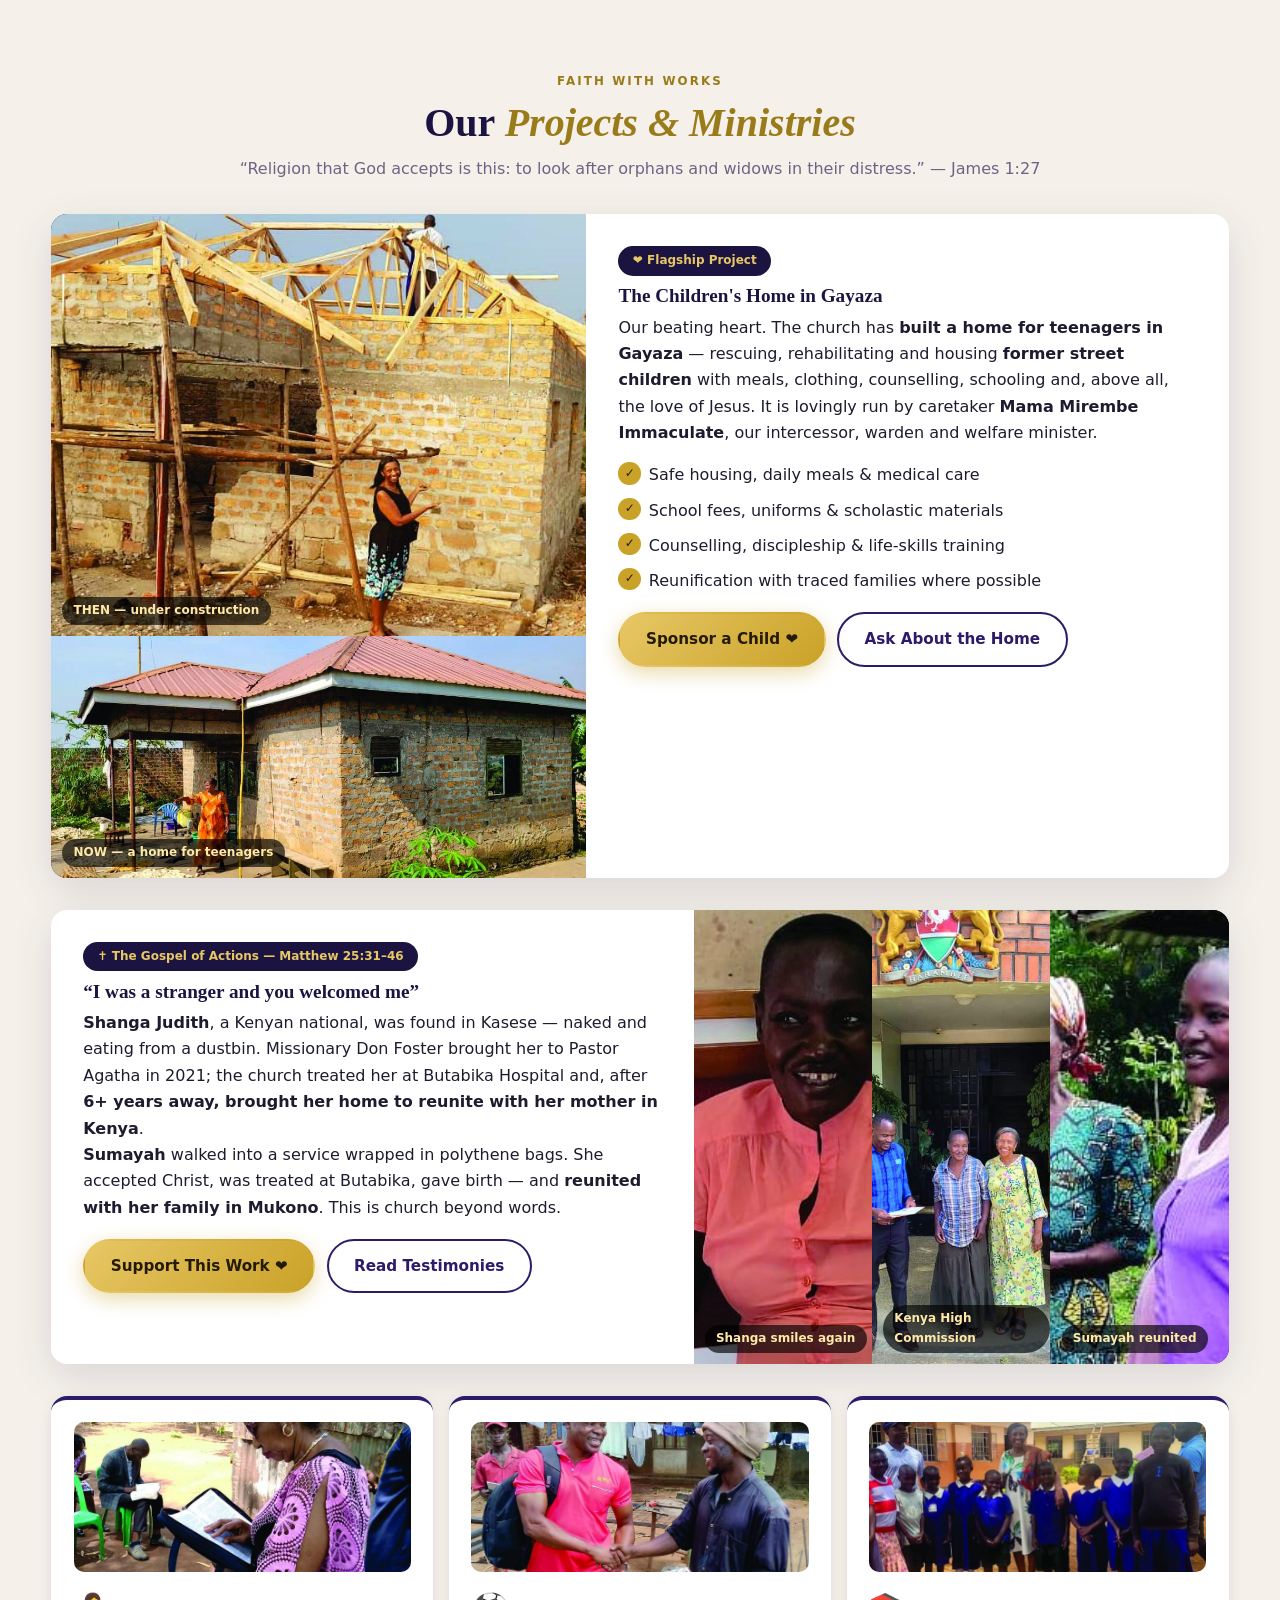
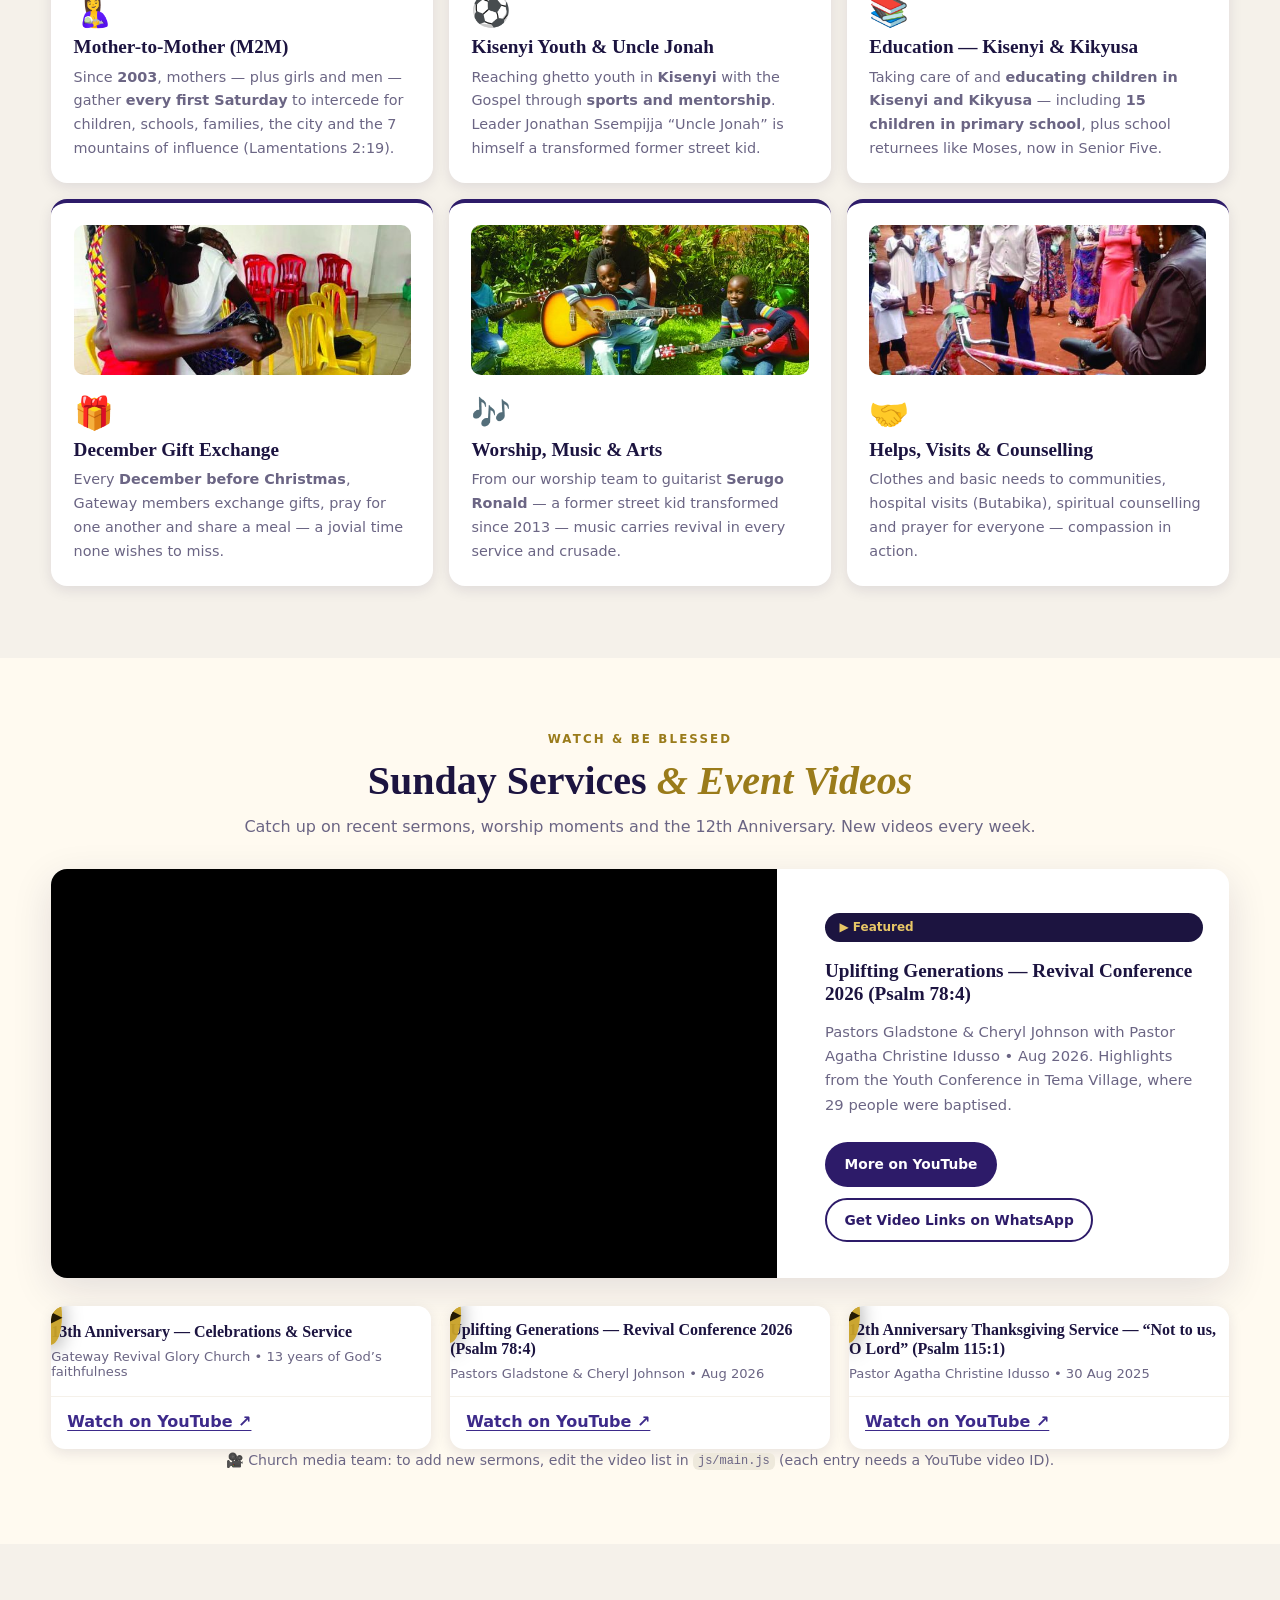
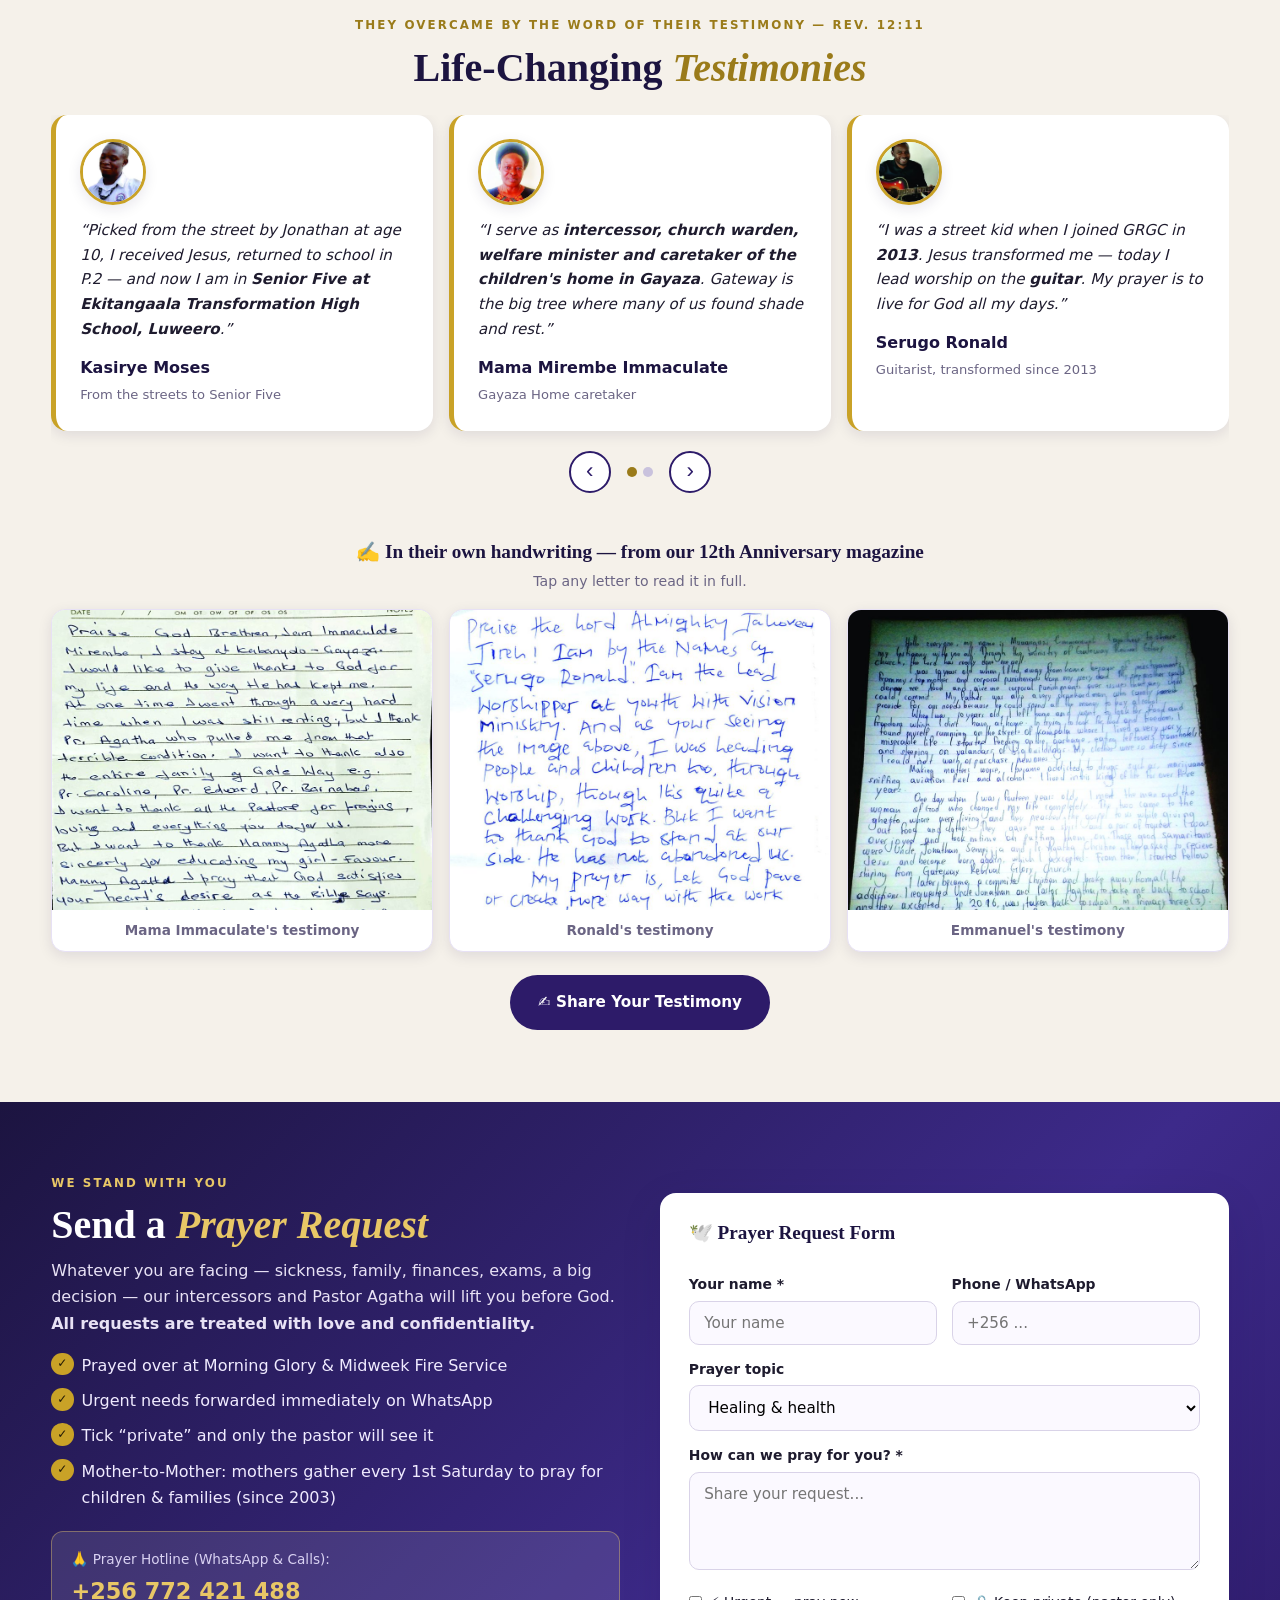
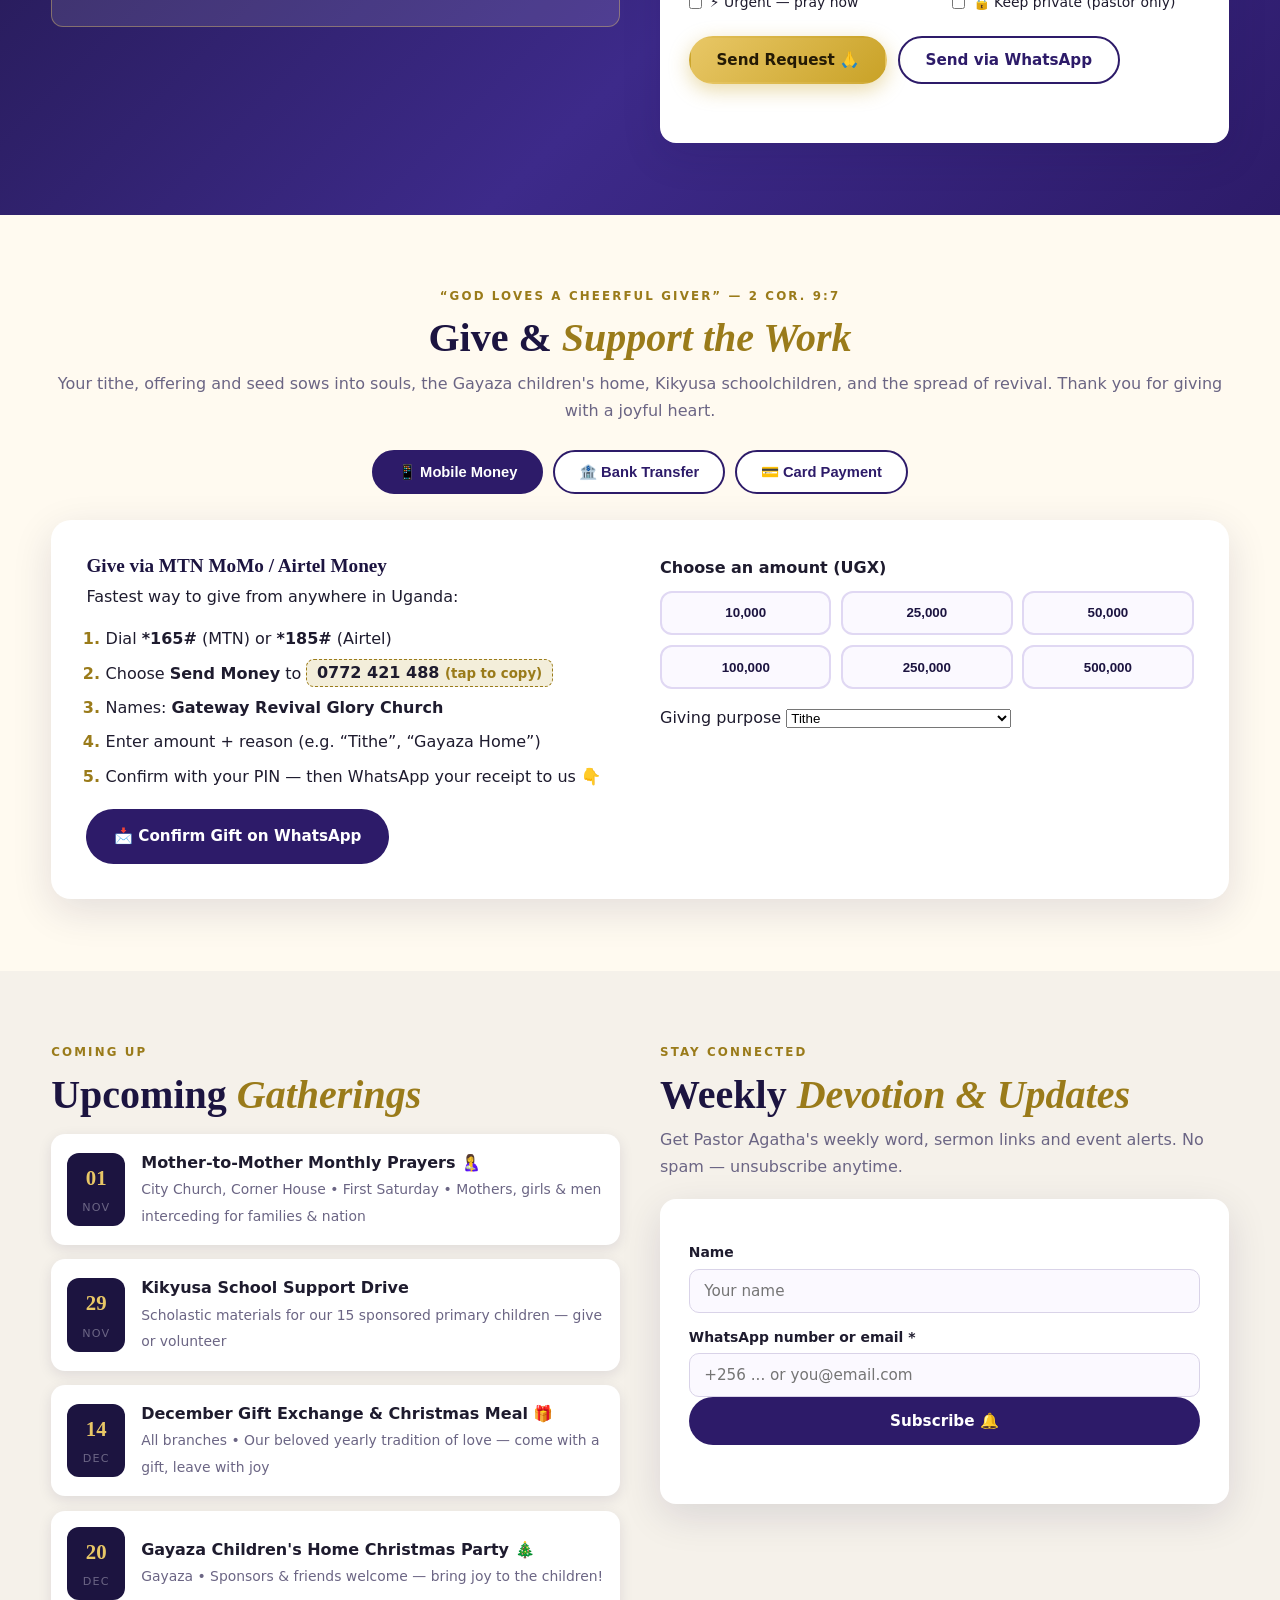
==== commit 25a5d9dd: "Update GRGC contact email Co-authored-by: arena-agent <297053741+arena-agent@users.noreply.github.co" ====
--- a/index.html
+++ b/index.html
@@ -7,7 +7,7 @@
 <meta name="description" content="Gateway Revival Glory Church & Ministries (GRGC&M) — a place of healing, deliverance, transformation, restoration and God's glory. Branches: City Church at Corner House Nakasero and Tema (Kikyusa–Tema). Led by Pastor Agatha Christine Idusso. Uplifting Generations Youth Conference & 13th Anniversary, August 2026." />
 <meta name="keywords" content="Gateway Revival Glory Church, GRGC, church in Kampala, Corner House Nakasero church, Tema Kikyusa branch church, Uplifting Generations Youth Conference, Pastor Agatha Christine Idusso, Mama Agatha, Gayaza children's home, Mother to Mother prayers" />
 <meta property="og:title" content="Gateway Revival Glory Church — Uplifting Generations Youth Conference 2026" />
-<meta property="og:description" content="Uplifting Generations Youth Conference with Pastors Gladstone & Cheryl Johnson — 26 baptised in Tema Village on 11 Aug 2026. 13th Anniversary Celebration & Thanksgiving." />
+<meta property="og:description" content="Uplifting Generations Youth Conference with Pastors Gladstone & Cheryl Johnson — 29 baptised in Tema Village on 11 Aug 2026. 13th Anniversary Celebration & Thanksgiving." />
 <meta property="og:type" content="website" />
 <meta property="og:image" content="assets/images/conference/baptism-pool-welcome.jpg" />
 <link rel="icon" type="image/svg+xml" href="assets/favicon.svg" />
@@ -35,7 +35,7 @@
 <!-- ══════════ ANNOUNCEMENT BAR ══════════ -->
 <div class="announce" role="banner">
   <span class="announce-dot" aria-hidden="true"></span>
-  <p><strong>Just concluded:</strong> Uplifting Generations Youth Conference — 26 baptised in Tema Village on 11 Aug 2026! (Psalm 78:4)
+  <p><strong>Just concluded:</strong> Uplifting Generations Youth Conference — 29 baptised in Tema Village on 11 Aug 2026! (Psalm 78:4)
     <a href="#conference">See highlights →</a></p>
 </div>
 
@@ -71,13 +71,14 @@
   <div class="container hero-content">
     <p class="eyebrow light">✦ Uplifting Generations Youth Conference • August 2026 • Tema Village &amp; Kampala</p>
     <h1>Uplifting <em>Generations</em></h1>
-    <p class="hero-sub">Our Youth Conference with Pastors Gladstone &amp; Cheryl Johnson (USA) saw <strong>26 people baptised in Tema Village on 11th August 2026</strong> —
+    <p class="hero-sub"><strong>A place of healing, deliverance, transformation, restoration and God's glory.</strong>
+      Our Youth Conference with Pastors Gladstone &amp; Cheryl Johnson (USA) saw <strong>29 people baptised in Tema Village on 11th August 2026</strong> —
       as we celebrated 13 years of God's faithfulness since 2013. Come as you are; leave transformed.</p>
     <p class="hero-verse">“Tell to the coming generation the glorious deeds of the Lord, and His might, and the wonders that He has done.” — Psalm 78:4, our Youth Conference theme</p>
     <div class="hero-cta">
       <a href="#visit" class="btn btn-gold">Plan Your Visit</a>
       <a href="#videos" class="btn btn-ghost">▶ Watch the Conference</a>
-      <a href="#anniversary-video" class="btn btn-white">▶ Watch the 13th Anniversary</a>
+      <a href="#conference" class="btn btn-white">★ Conference Highlights</a>
     </div>
     <div class="hero-services">
       <div><strong>Sundays</strong><span>9:00 AM EAT • City &amp; Tema</span></div>
@@ -94,7 +95,7 @@
     <div class="stat"><strong data-count="13">13</strong><span>Years of God's Faithfulness (since 2013)</span></div>
     <div class="stat"><strong data-count="2">2</strong><span>Church Branches: City Church &amp; Tema–Kikyusa</span></div>
     <div class="stat"><strong data-count="15">15</strong><span>Children Supported in Primary School, Kikyusa</span></div>
-    <div class="stat"><strong data-count="26">26</strong><span>Baptised at the Youth Conference, Tema (11 Aug 2026)</span></div>
+    <div class="stat"><strong data-count="29">29</strong><span>Baptised at the Youth Conference, Tema (11 Aug 2026)</span></div>
   </div>
 </section>
 
@@ -141,7 +142,7 @@
       <li class="timeline-item"><strong>17 Aug 2013 — Launch</strong><span>GRGC is launched by Apostles Charles Tumwine &amp; John Bunjo, Pastor Peter Michael Oumo and Dr. John Mulinde.</span></li>
       <li class="timeline-item"><strong>Dec 2023 — Kikyusa–Tema branch</strong><span>A sister church opens under eucalyptus trees in Luweero; crusades, healings and reconciliation follow.</span></li>
       <li class="timeline-item"><strong>30 Aug 2025 — 12th Anniversary</strong><span>“Not to us, O Lord…” (Psalm 115:1) — thanksgiving, testimonies and our first anniversary magazine.</span></li>
-      <li class="timeline-item"><strong>Aug 2026 — Uplifting Generations</strong><span>Youth Conference with Pastors Gladstone &amp; Cheryl Johnson (USA) — 26 baptised in Tema Village on 11 August.</span></li>
+      <li class="timeline-item"><strong>Aug 2026 — Uplifting Generations</strong><span>Youth Conference with Pastors Gladstone &amp; Cheryl Johnson (USA) — 29 baptised in Tema Village on 11 August.</span></li>
       <li class="timeline-item"><strong>Aug 2026 — 13th Anniversary</strong><span>Celebration &amp; Thanksgiving for 13 years of God's faithfulness.</span></li>
     </ol>
   </div>
@@ -159,23 +160,7 @@
     <div class="conf-dates">
       <div><strong>10 &amp; 11 Aug 2026</strong><span>Tema Village, Kikyusa–Tema</span></div>
       <div><strong>13 &amp; 14 Aug 2026</strong><span>Kampala — City Church, Nakasero</span></div>
-      <div><strong>26 baptised</strong><span>Tema Village • 11 Aug 2026</span></div>
-    </div>
-
-    <div class="anniversary-broadcast" id="anniversary-video" aria-labelledby="anniversary-video-title">
-      <div class="anniversary-broadcast-heading">
-        <span class="pill">✦ GRGC • 13th Anniversary</span>
-        <h3 id="anniversary-video-title">Celebrating 13 Years of <em>God’s Faithfulness</em></h3>
-        <p>Watch the 13th Anniversary celebrations and service of Gateway Revival Glory Church.</p>
-      </div>
-      <div class="video-player">
-        <iframe src="https://www.youtube-nocookie.com/embed/hLjjEnNIjh0?rel=0" title="GRGC Church — 13th Anniversary Celebrations and Service" loading="lazy"
-          allow="accelerometer; autoplay; clipboard-write; encrypted-media; gyroscope; picture-in-picture; web-share" referrerpolicy="strict-origin-when-cross-origin" allowfullscreen></iframe>
-      </div>
-      <div class="anniversary-broadcast-footer">
-        <p>13 years of grace. A family of faith. To God be the glory.</p>
-        <a class="btn btn-gold" href="https://www.youtube.com/watch?v=hLjjEnNIjh0" target="_blank" rel="noopener">Watch on YouTube ↗</a>
-      </div>
+      <div><strong>29 baptised</strong><span>Tema Village • 11 Aug 2026</span></div>
     </div>
 
     <div class="anniv-hero">
@@ -184,17 +169,17 @@
         <figcaption>Pastor Gladstone Johnson welcomes a new believer into the waters of baptism — Tema Village, 11 Aug 2026</figcaption>
       </figure>
       <div class="anniv-recap">
-        <h3>26 souls baptised in Tema Village! 🙌</h3>
+        <h3>29 souls baptised in Tema Village! 🙌</h3>
         <p>The <strong>Uplifting Generations Youth Conference</strong> brought young people, families and leaders together
           under the trees of <strong>Tema Village, Kikyusa</strong>, and then in Kampala — to pass the faith on to the next
           generation, just as Psalm 78:4 commands. Our dear friends <strong>Pastors Gladstone &amp; Cheryl Johnson</strong>
           travelled from the USA as the main celebrants and promoters of the conference, ministering alongside
           our Vision Bearer, <strong>Pastor Agatha Christine Idusso</strong>.</p>
-        <p>The highlight came on <strong>11th August 2026</strong>, when <strong>26 people were baptised</strong> in water in Tema Village
+        <p>The highlight came on <strong>11th August 2026</strong>, when <strong>29 people were baptised</strong> in water in Tema Village
           and each received a baptism certificate — a new generation publicly declaring that Jesus is Lord.</p>
         <ul class="checklist light">
           <li><strong>Day 1 &amp; 2 — Tema Village:</strong> Word, worship and youth ministry under the tent and trees</li>
-          <li><strong>Baptism service:</strong> 26 new believers baptised and prayed over on 11 Aug</li>
+          <li><strong>Baptism service:</strong> 29 new believers baptised and prayed over on 11 Aug</li>
           <li><strong>Day 3 &amp; 4 — Kampala:</strong> The conference continued at the City Church, Nakasero</li>
           <li><strong>Partnership:</strong> With New Testament Temple Church of God and ProsperLife Network</li>
         </ul>
@@ -230,11 +215,11 @@
         <h3>13 years of God's faithfulness 🙏</h3>
         <p>This August the whole Gateway family gave thanks for <strong>13 years since the launch of GRGC&amp;M on
           17th August 2013</strong>. Our anniversary season came alive with the Uplifting Generations Youth Conference,
-          the visit of <strong>Pastors Gladstone &amp; Cheryl Johnson</strong>, and <strong>26 baptisms in Tema Village</strong> —
+          the visit of <strong>Pastors Gladstone &amp; Cheryl Johnson</strong>, and <strong>29 baptisms in Tema Village</strong> —
           fruit that tells the coming generation what the Lord has done.</p>
         <div class="anniv-stats">
           <div><strong>13</strong><span>Years of faithfulness</span></div>
-          <div><strong>26</strong><span>Baptised in Tema</span></div>
+          <div><strong>29</strong><span>Baptised in Tema</span></div>
           <div><strong>2013</strong><span>Church launched</span></div>
           <div><strong>2</strong><span>Active branches</span></div>
         </div>
@@ -279,7 +264,7 @@
       <h2>The Visit of Pastors <em>Gladstone &amp; Cheryl Johnson</em></h2>
       <p>Pastors Gladstone and Cheryl Johnson of <strong>ProsperLife Network</strong> came from the USA as the
         <strong>main celebrants and promoters of the Uplifting Generations Youth Conference</strong>. They preached,
-        taught and stood in the waters of baptism in <strong>Tema Village</strong>, where <strong>26 people were baptised on
+        taught and stood in the waters of baptism in <strong>Tema Village</strong>, where <strong>29 people were baptised on
         11th August 2026</strong>.</p>
       <h3>💧 Clean water for Kikyusa–Tema</h3>
       <blockquote class="pastor-quote">
@@ -296,7 +281,7 @@
       <ul class="checklist">
         <li>A well and water delivery system for <strong>2,000+ residents</strong> of Kikyusa–Tema</li>
         <li>Main celebrants of the <strong>Uplifting Generations Youth Conference</strong>, Aug 2026</li>
-        <li>Ministered at the baptism of <strong>26 new believers</strong> in Tema Village</li>
+        <li>Ministered at the baptism of <strong>29 new believers</strong> in Tema Village</li>
       </ul>
       <p class="small muted">Contact ProsperLife Network: ✉️ <a href="mailto:prospergladcher@gmail.com">prospergladcher@gmail.com</a> • 📞 <a href="tel:+19142753961">+1 914-275-3961</a></p>
     </div>
@@ -369,7 +354,7 @@
           <p>Opened in <strong>December 2023</strong>, this church began <strong>under eucalyptus trees</strong> and has grown fast, with many coming to Christ. Led by Resident Pastor <strong>Zakayo Nsabawulira</strong> — a place once bound by sorrow and witchcraft, now full of joy after a historic crusade.</p>
           <p>The <strong>foundation stone for our church building</strong> is laid! Days after the crusade, <strong>3 shrines caught fire on their own</strong>. Our Muslim brothers work tightly with us, and we support <strong>15 children in primary school</strong>.</p>
           <img class="branch-extra zoomable" src="assets/images/real/foundation-stone.jpg" alt="Laying the foundation stone for the Gateway church in Tema, Kikyusa" loading="lazy" />
-          <ul><li><strong>Sunday:</strong> 9:00 AM – 12:30 PM</li><li><strong>Wednesday Bible Study:</strong> 5:00 PM</li><li><strong>Hosted:</strong> Uplifting Generations Youth Conference &amp; 26 baptisms (Aug 2026)</li></ul>
+          <ul><li><strong>Sunday:</strong> 9:00 AM – 12:30 PM</li><li><strong>Wednesday Bible Study:</strong> 5:00 PM</li><li><strong>Hosted:</strong> Uplifting Generations Youth Conference &amp; 29 baptisms (Aug 2026)</li></ul>
           <div class="btn-row"><a class="btn btn-primary btn-sm" target="_blank" rel="noopener" href="https://www.google.com/maps/search/?api=1&query=Kikyusa+Tema+Luweero+Uganda">Get Directions</a><a class="btn btn-outline btn-sm" target="_blank" rel="noopener" href="https://wa.me/256772421488?text=Hello!%20I%20would%20like%20to%20visit%20the%20Tema%20Branch%20in%20Kikyusa.">WhatsApp Us</a></div>
         </div>
       </article>
@@ -409,47 +394,26 @@
       </div>
     </div>
 
-    <section id="gospel-of-actions" aria-labelledby="gospel-of-actions-title">
-      <h2 class="center" id="gospel-of-actions-title">The Gospel Of Actions - Matthew 25:31-46</h2>
-    <article class="spotlight story-card" id="shanga-story" aria-labelledby="shanga-story-title">
+    <div class="spotlight reverse">
+      <div class="spotlight-imgs trio">
+        <figure><img class="zoomable" src="assets/images/real/shanga-smiling.jpg" alt="Shanga Judith smiling again after restoration" loading="lazy" /><figcaption>Shanga smiles again</figcaption></figure>
+        <figure><img class="zoomable" src="assets/images/real/kenya-commission.jpg" alt="Pastor Agatha with Shanga at the Kenya High Commission" loading="lazy" /><figcaption>Kenya High Commission</figcaption></figure>
+        <figure><img class="zoomable" src="assets/images/real/sumayah-reunion.jpg" alt="Sumayah reunited with family" loading="lazy" /><figcaption>Sumayah reunited</figcaption></figure>
+      </div>
       <div class="spotlight-body">
-        <h3 id="shanga-story-title">Shanga’s Story</h3>
-        <h4>Who is Shanga Judith?</h4>
-        <p>Shanga Judith is a kenyan national that was picked by a missionary friend, DON FOSTER on his way to Congo in 2021. Don Foster told me(Ps Agatha) that he had for a long me seen shonga in one particular spot in Kasese, naked and eating from a roadside dustbin. He was moved with compassion and on his way to Kampala, He asked the people Kasese town to get her for him and bring her to Kampala, specifically to me.</p>
-        <p>She had stayed in Kasese for a long time and so everyone had got used to seeing her on streets. Besides, she was only speaking Kiswahili &amp; her mother tongue.</p>
-        <p>Moved by Jesus Christ’s love, Don Foster brought her and handed over her to me. We did what we could and took her to Butabika Mental hospital, where she was treated from. We visited her occasionally &amp; took with us food, drinks and clothes.</p>
-        <p>GRGC engaged with the Kenyan High Commission in Kampala over Shanga and out of that effort, the Embassy traced her family in Kenya and informed them about Shanga being in Uganda.</p>
-        <p>I bless God for Deacon Patricia, Deborah, Mrs Rose Sebandeke, Mrs Moreen Mukholi and Ps. Barnabas, Jonathan Sempijja who did the final work of taking her back to Kenya after a period of more than 6 years when she disappeared from home.</p>
+        <span class="pill">✝️ The Gospel of Actions — Matthew 25:31–46</span>
+        <h3>“I was a stranger and you welcomed me”</h3>
+        <p><strong>Shanga Judith</strong>, a Kenyan national, was found in Kasese — naked and eating from a dustbin.
+          Missionary Don Foster brought her to Pastor Agatha in 2021; the church treated her at Butabika Hospital
+          and, after <strong>6+ years away, brought her home to reunite with her mother in Kenya</strong>.</p>
+        <p><strong>Sumayah</strong> walked into a service wrapped in polythene bags. She accepted Christ, was treated
+          at Butabika, gave birth — and <strong>reunited with her family in Mukono</strong>. This is church beyond words.</p>
         <div class="btn-row">
           <a href="#give" class="btn btn-gold">Support This Work ❤</a>
           <a href="#testimonies" class="btn btn-outline">Read Testimonies</a>
         </div>
       </div>
-      <div class="spotlight-imgs story-photos">
-        <figure><img class="zoomable" src="assets/images/real/shanga-smiling.jpg" alt="Shanga Judith smiling again after restoration" loading="lazy" /><figcaption>Shanga smiles again</figcaption></figure>
-        <figure><img class="zoomable" src="assets/images/real/kenya-commission.jpg" alt="Pastor Agatha with Shanga at the Kenya High Commission" loading="lazy" /><figcaption>Kenya High Commission</figcaption></figure>
-        <figure><img class="zoomable" src="assets/images/real/shanga-reunion.jpg" alt="Shanga reunited with her mother in Kenya" loading="lazy" /><figcaption>Shanga reunited with her mother in Kenya after more than six years</figcaption></figure>
-      </div>
-    </article>
-
-    <article class="spotlight story-card" id="sumayah-story" aria-labelledby="sumayah-story-title">
-      <div class="spotlight-body">
-        <h3 id="sumayah-story-title">Sumayah’s Story</h3>
-        <p>This young lady came in during a praise &amp; worship session. Her appearance shocked the congregation because she had wrapped herself with polythene bags, as seen in the photos. She sat and later was called upon to be ministered to as an individual.</p>
-        <p>She came into church during the service dressed in polythene bags. She looked frustrated and confused.</p>
-        <p>She was later taken to Butabika Mental Hospital for treatment. She was found to be pregnant. She later gave birth and reunited with her family in Mukono.</p>
-        <div class="btn-row">
-          <a href="#give" class="btn btn-gold">Support This Work ❤</a>
-          <a href="#testimonies" class="btn btn-outline">Read Testimonies</a>
-        </div>
-      </div>
-      <div class="spotlight-imgs story-photos">
-        <figure><img class="zoomable" src="assets/images/real/sumayah-at-church.jpg" alt="Sumayah seated in church when she first arrived during a service" loading="lazy" /><figcaption>Sumayah during the church service</figcaption></figure>
-        <figure><img class="zoomable" src="assets/images/real/sumayah-before-treatment.jpg" alt="Sumayah before receiving treatment at Butabika Mental Hospital" loading="lazy" /><figcaption>Sumayah before receiving treatment</figcaption></figure>
-      </div>
-    </article>
-
-    </section>
+    </div>
 
     <div class="ministry-grid">
       <div class="ministry-card"><img class="m-photo" src="assets/images/real/bible-reading.jpg" alt="Mother-to-Mother prayer gathering" loading="lazy" /><span class="m-icon">🤱</span><h3>Mother-to-Mother (M2M)</h3><p>Since <strong>2003</strong>, mothers — plus girls and men — gather <strong>every first Saturday</strong> to intercede for children, schools, families, the city and the 7 mountains of influence (Lamentations 2:19).</p></div>
@@ -467,7 +431,7 @@
   <div class="container">
     <p class="eyebrow center">Watch &amp; be blessed</p>
     <h2 class="center">Sunday Services <em>&amp; Event Videos</em></h2>
-    <p class="center muted">Watch our 13th Anniversary celebrations and service, conference highlights, sermons and worship moments.</p>
+    <p class="center muted">Catch up on recent sermons, worship moments and the 12th Anniversary. New videos every week.</p>
 
     <div class="video-feature">
       <div class="video-player" id="featuredPlayer">
@@ -477,30 +441,16 @@
       <div class="video-feature-side">
         <span class="pill">▶ Featured</span>
         <h3 id="featuredTitle">Uplifting Generations — Revival Conference 2026 (Psalm 78:4)</h3>
-        <p id="featuredDesc">Pastors Gladstone &amp; Cheryl Johnson with Pastor Agatha Christine Idusso • Aug 2026. Highlights from the Youth Conference in Tema Village, where 26 people were baptised.</p>
+        <p id="featuredDesc">Pastors Gladstone &amp; Cheryl Johnson with Pastor Agatha Christine Idusso • Aug 2026. Highlights from the Youth Conference in Tema Village, where 29 people were baptised.</p>
         <div class="btn-row">
-          <a class="btn btn-primary btn-sm" target="_blank" rel="noopener" href="https://www.youtube.com/@gatewayrevivalglorychurch3340/videos">More on YouTube</a>
+          <a class="btn btn-primary btn-sm" target="_blank" rel="noopener" href="https://www.youtube.com/results?search_query=Gateway+Revival+Glory+Church+Uganda">More on YouTube</a>
           <a class="btn btn-outline btn-sm" target="_blank" rel="noopener" href="https://wa.me/256772421488?text=Hello%20GRGC!%20Please%20send%20me%20the%20link%20to%20the%20latest%20sermon%20video.">Get Video Links on WhatsApp</a>
         </div>
       </div>
     </div>
 
-    <aside class="channel-directory" aria-labelledby="channel-directory-title">
-      <div>
-        <p class="eyebrow">GRGC on YouTube</p>
-        <h3 id="channel-directory-title">More from our church family</h3>
-        <p>Explore recordings, past live services and short messages on our YouTube channel.</p>
-        <a class="channel-handle" href="https://www.youtube.com/@gatewayrevivalglorychurch3340" target="_blank" rel="noopener">@gatewayrevivalglorychurch3340 ↗</a>
-      </div>
-      <div class="btn-row" aria-label="Browse the GRGC YouTube channel">
-        <a class="btn btn-gold" href="https://www.youtube.com/@gatewayrevivalglorychurch3340/videos" target="_blank" rel="noopener">Browse Videos ↗</a>
-        <a class="btn btn-white" href="https://www.youtube.com/@gatewayrevivalglorychurch3340/streams" target="_blank" rel="noopener">Live Services ↗</a>
-        <a class="btn btn-white" href="https://www.youtube.com/@gatewayrevivalglorychurch3340/shorts" target="_blank" rel="noopener">Shorts ↗</a>
-      </div>
-    </aside>
-    <h3 class="video-library-heading">Selected recordings</h3>
     <div class="video-grid" id="videoGrid"><!-- populated by js/main.js --></div>
-    <p class="center small muted">Looking for another recording? Browse the channel above for more videos and services.</p>
+    <p class="center small muted">🎥 Church media team: to add new sermons, edit the video list in <code>js/main.js</code> (each entry needs a YouTube video ID).</p>
   </div>
 </section>
 
@@ -710,7 +660,7 @@
       <p>4th Floor, Corner House, Nakasero<br/>Entebbe Road, Kampala, Uganda<br/>Tema (Kikyusa–Tema)</p>
       <p>📞 <a href="tel:+256772421488">+256 772 421 488</a><br/>
       💬 <a target="_blank" rel="noopener" href="https://wa.me/256772421488">WhatsApp Pastor Agatha</a><br/>
-      ✉️ <a href="mailto:info@grgc.ug">info@grgc.ug</a></p>
+      ✉️ <a href="mailto:agathaidusso@gatewayrevivalglory.online">agathaidusso@gatewayrevivalglory.online</a></p>
     </div>
     <div>
       <h4>Quick Links</h4>
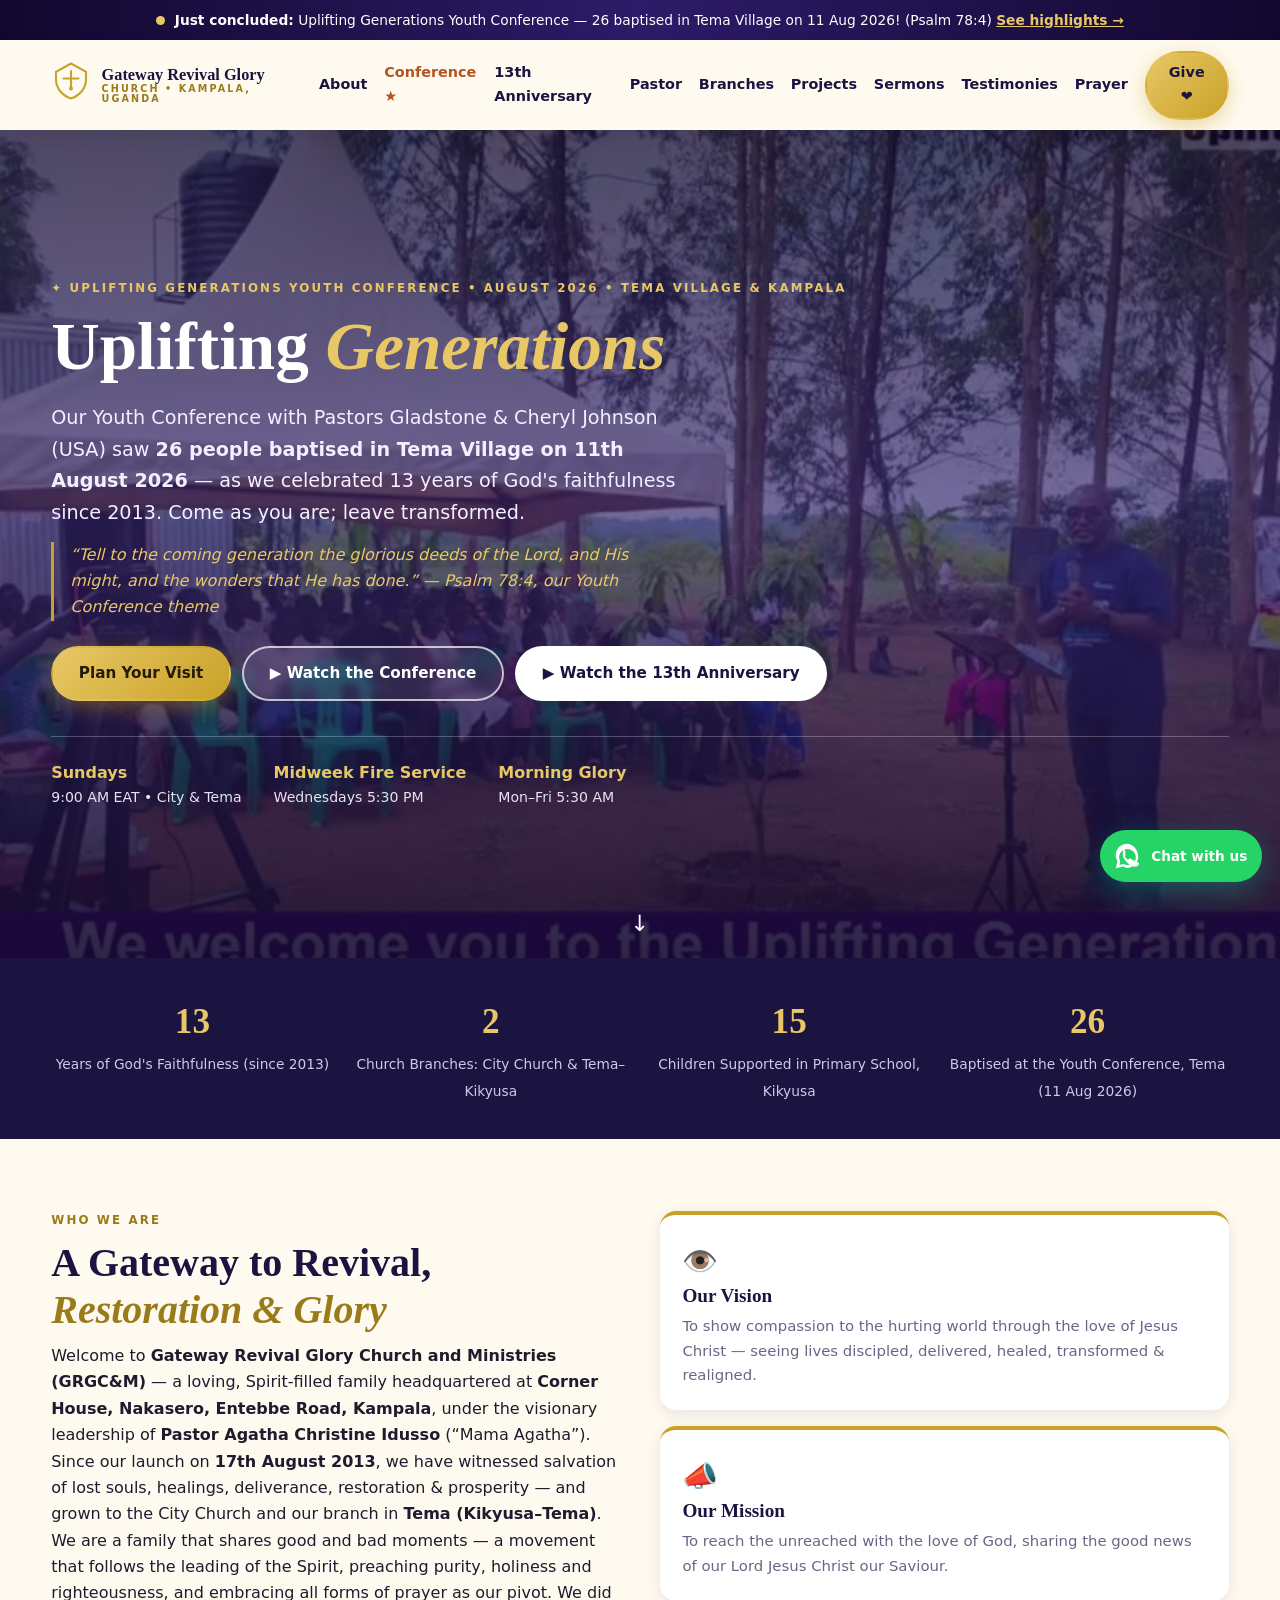
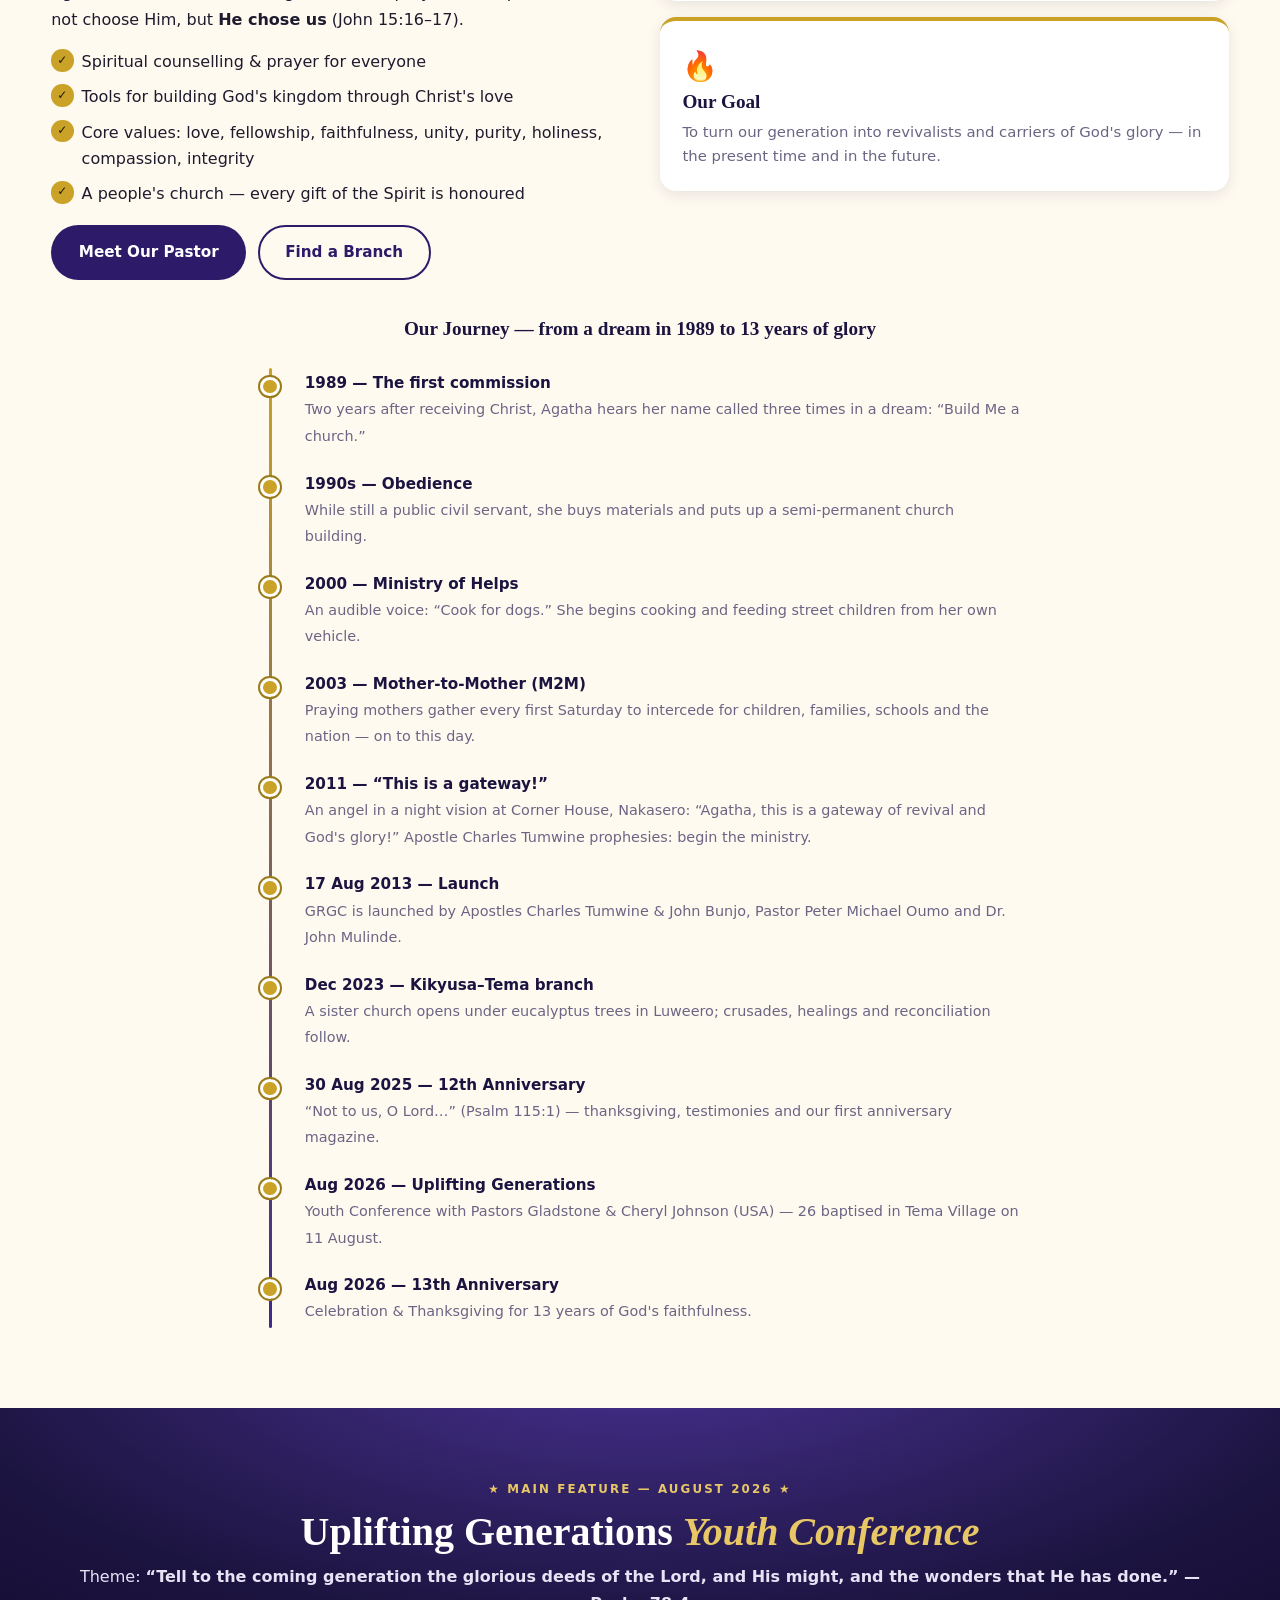
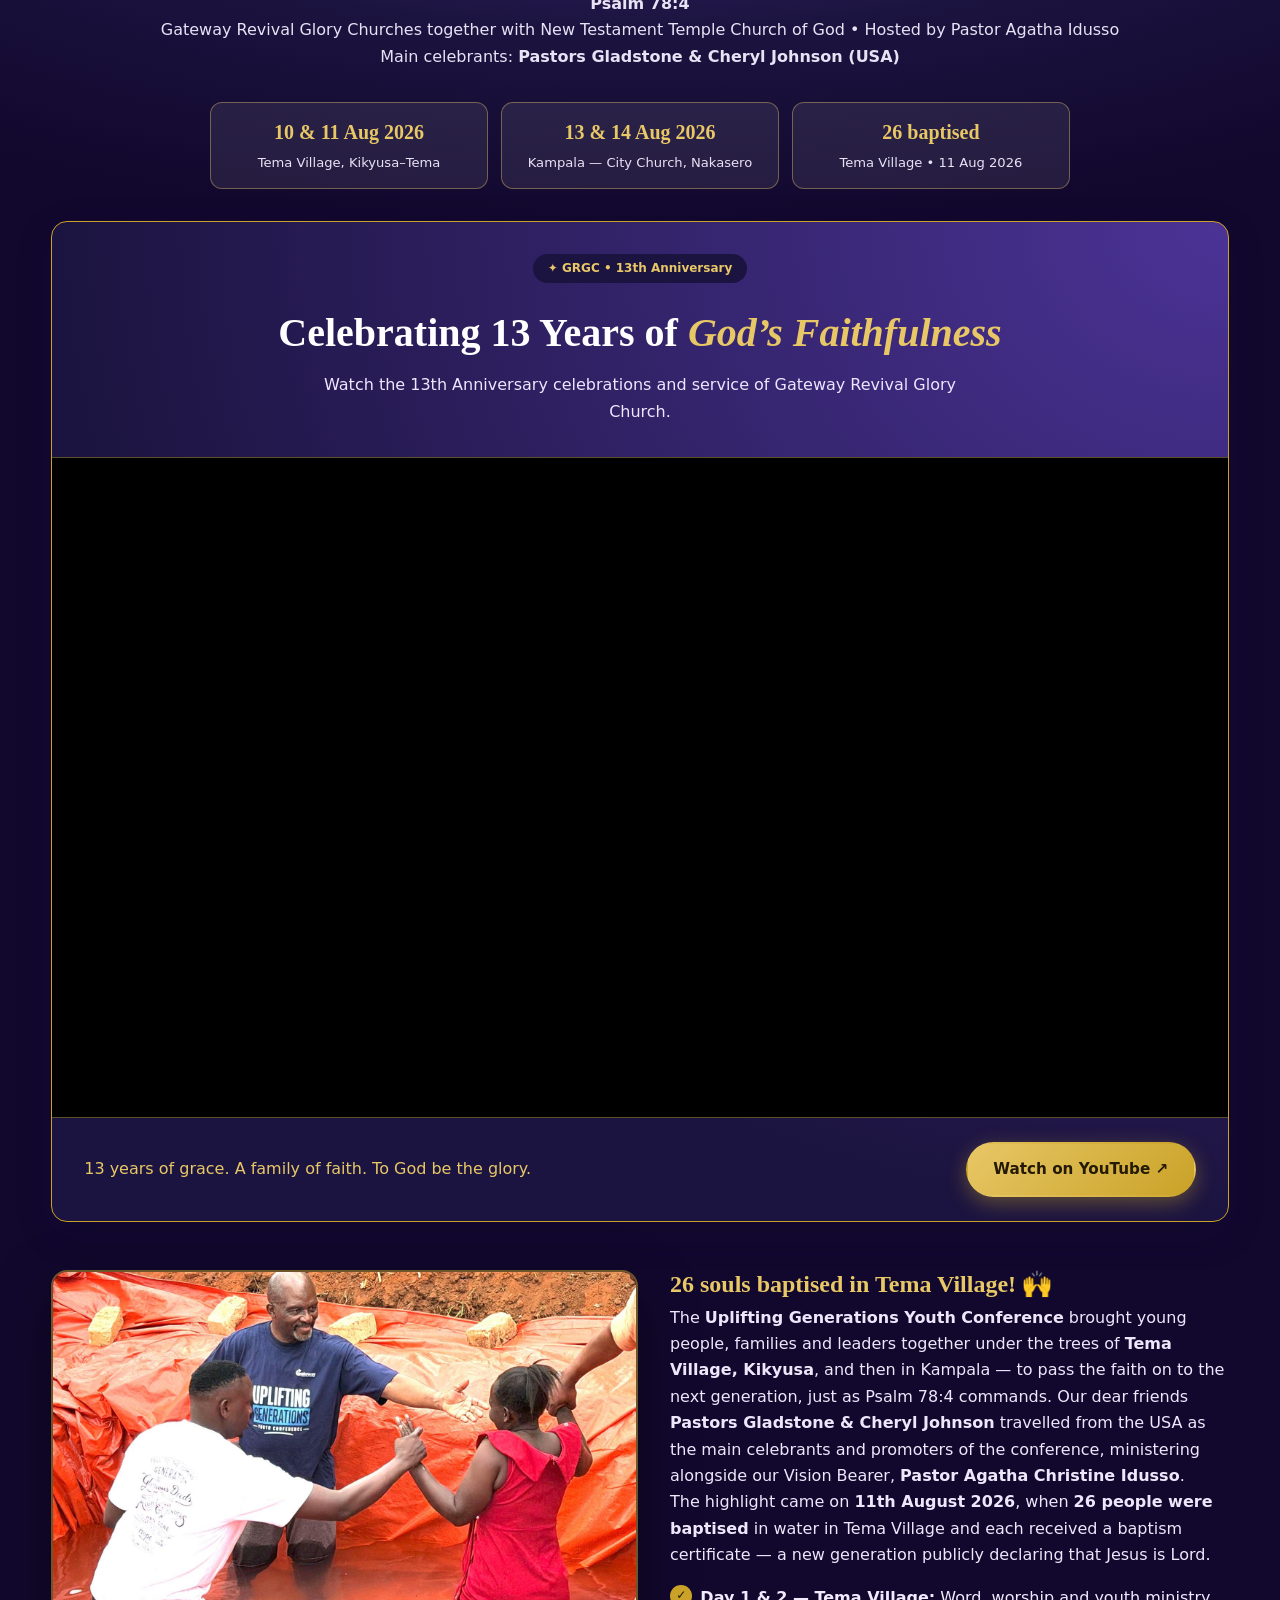
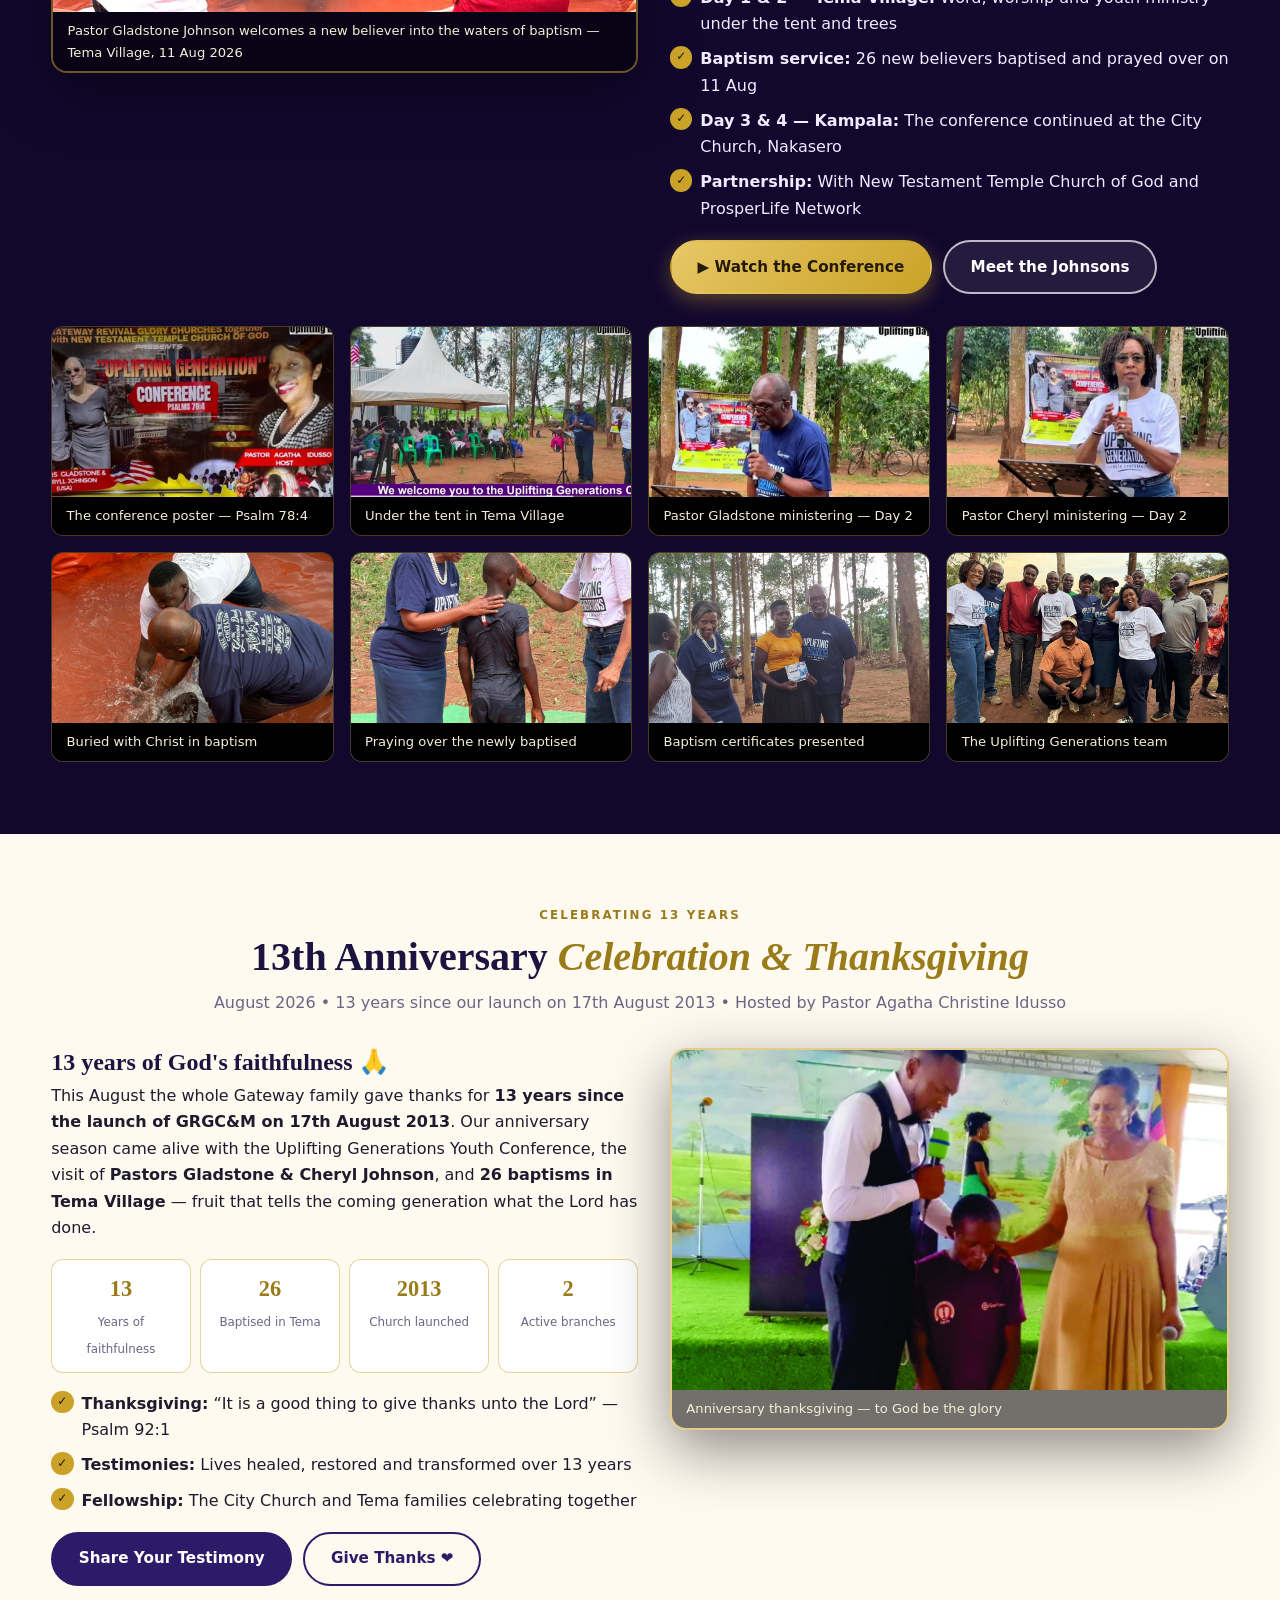
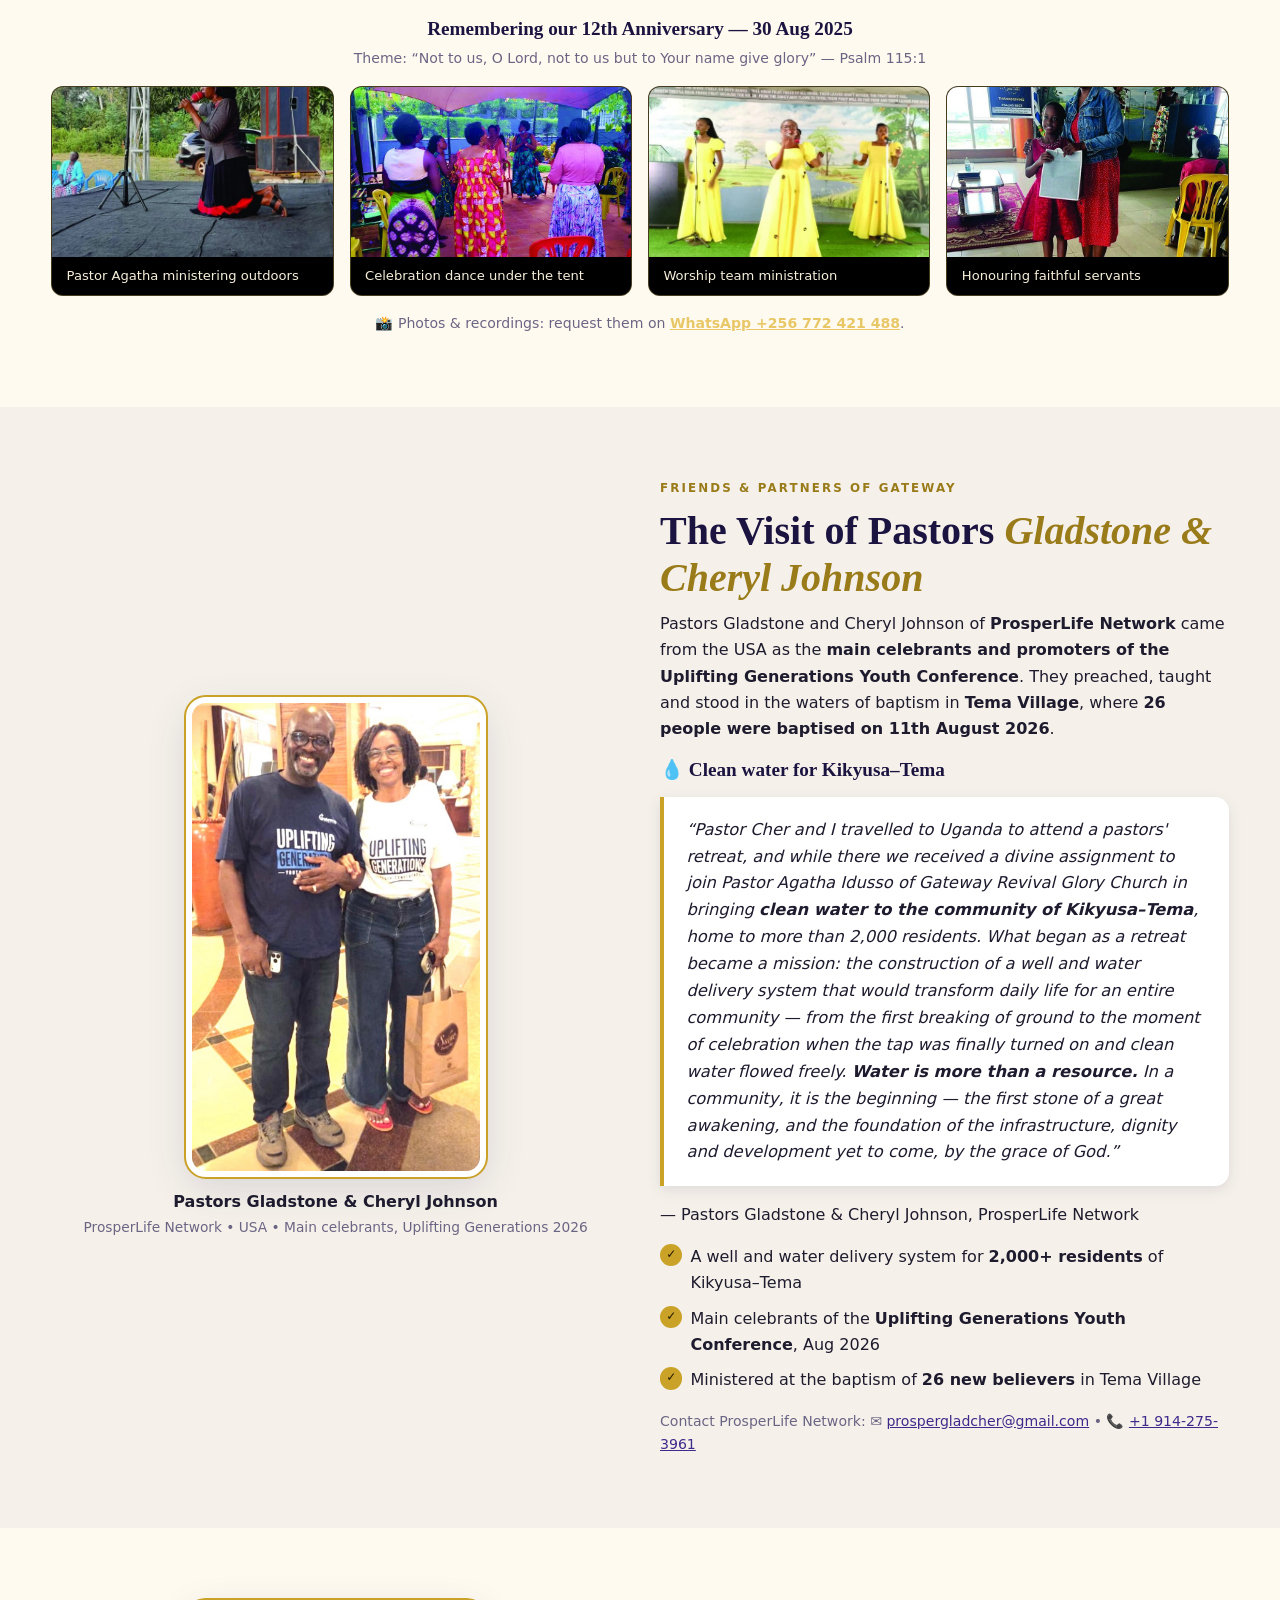
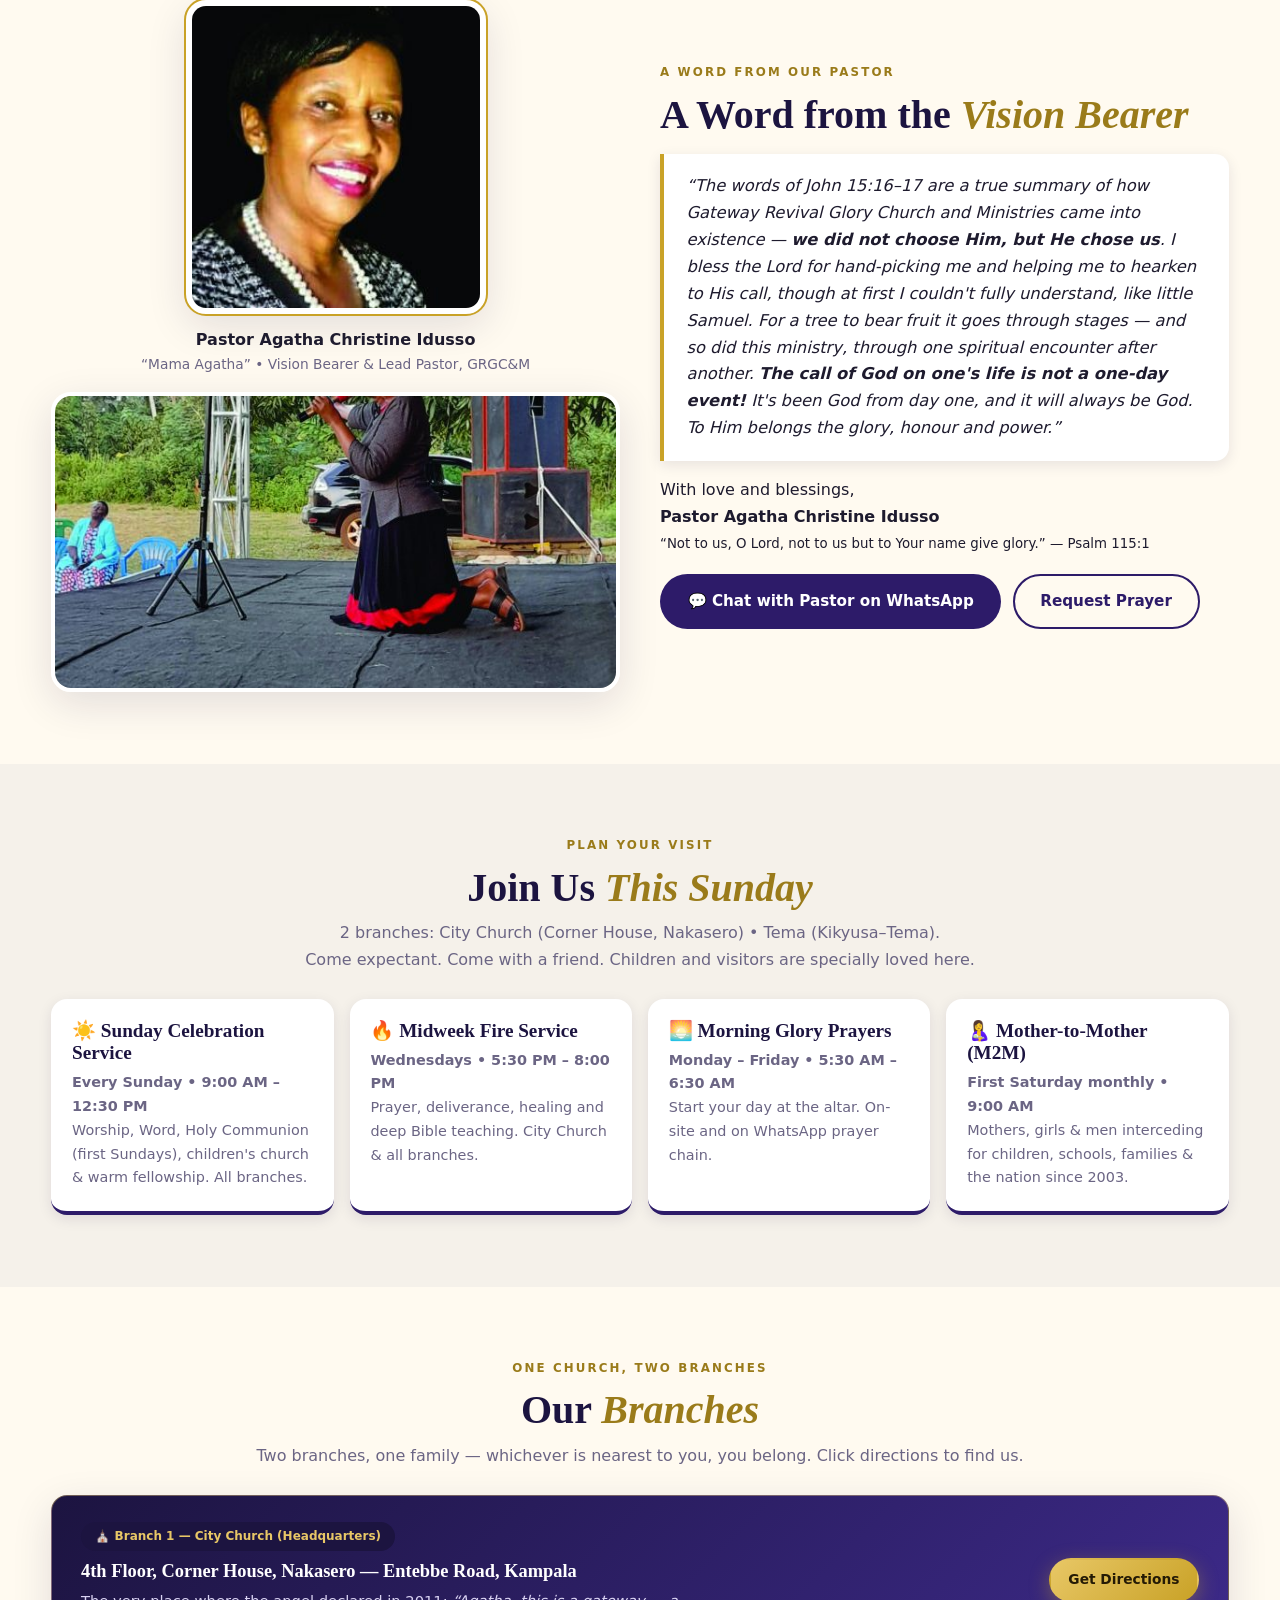
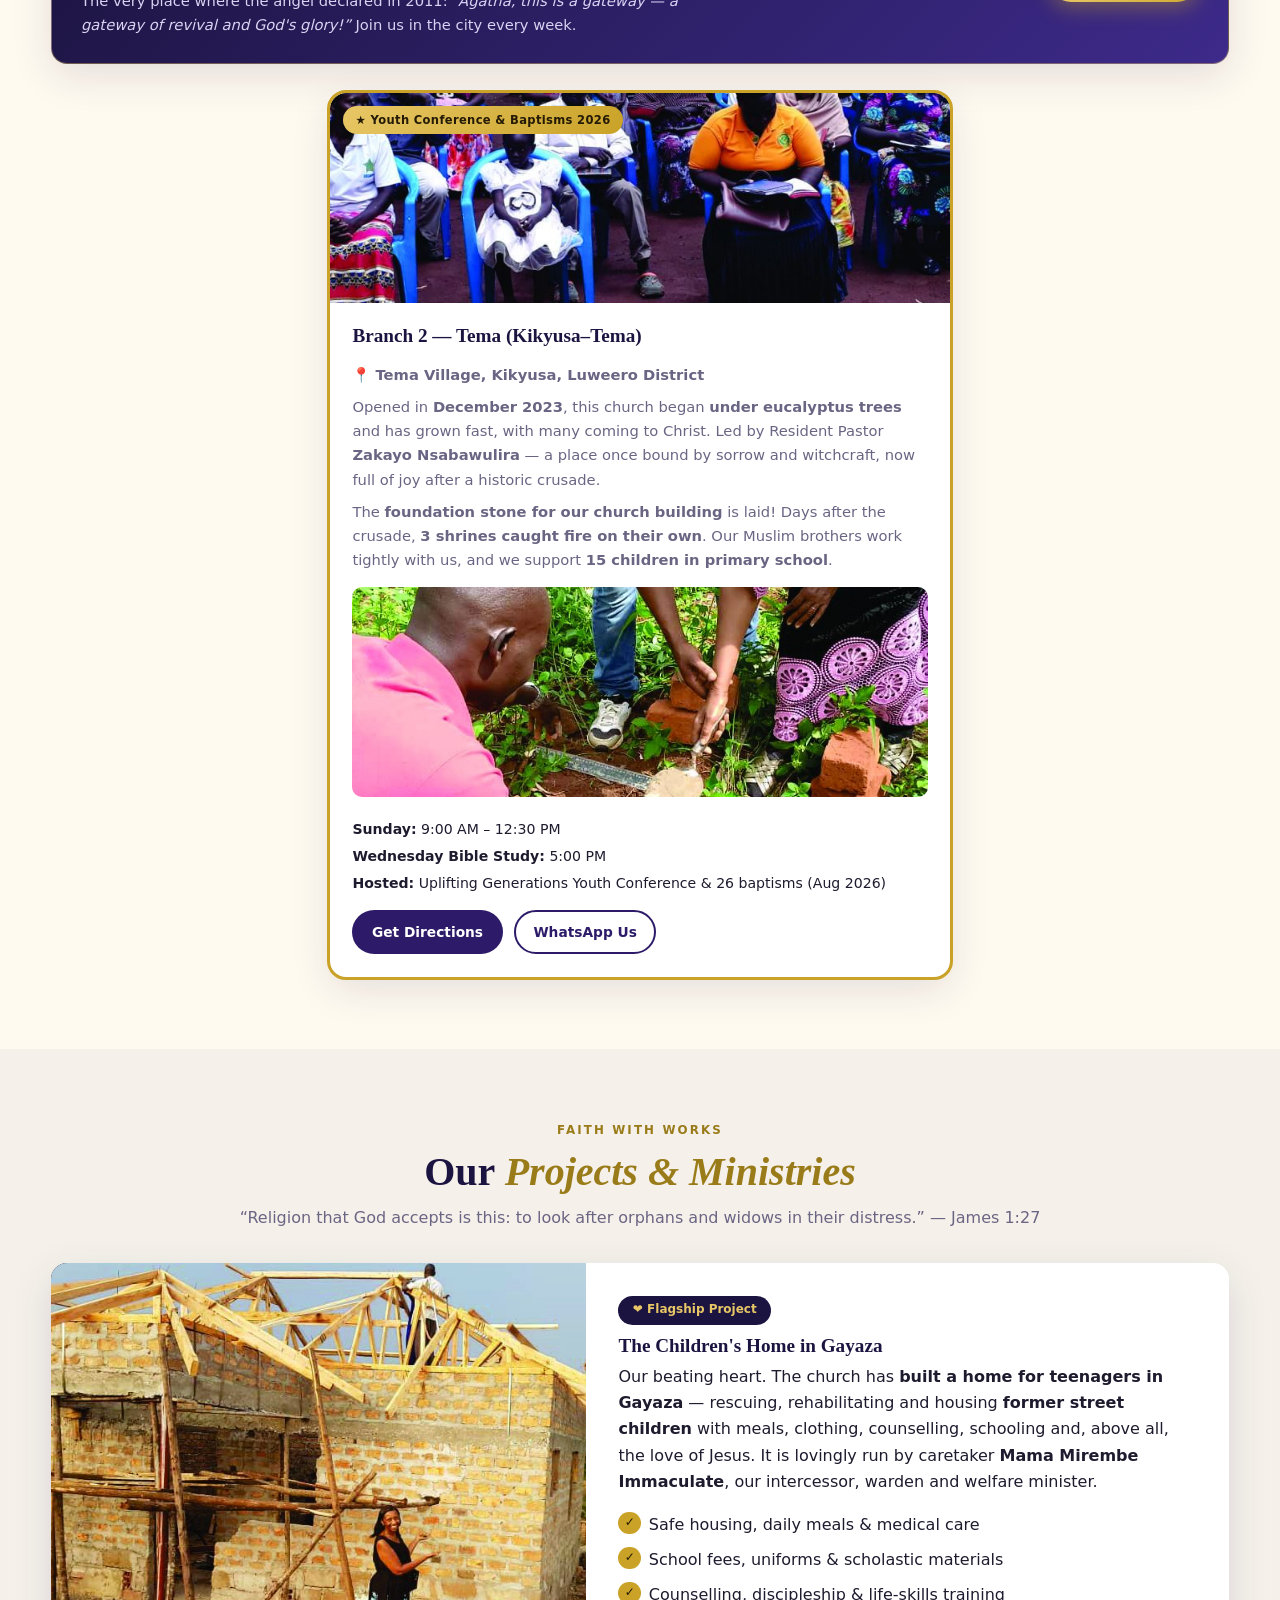
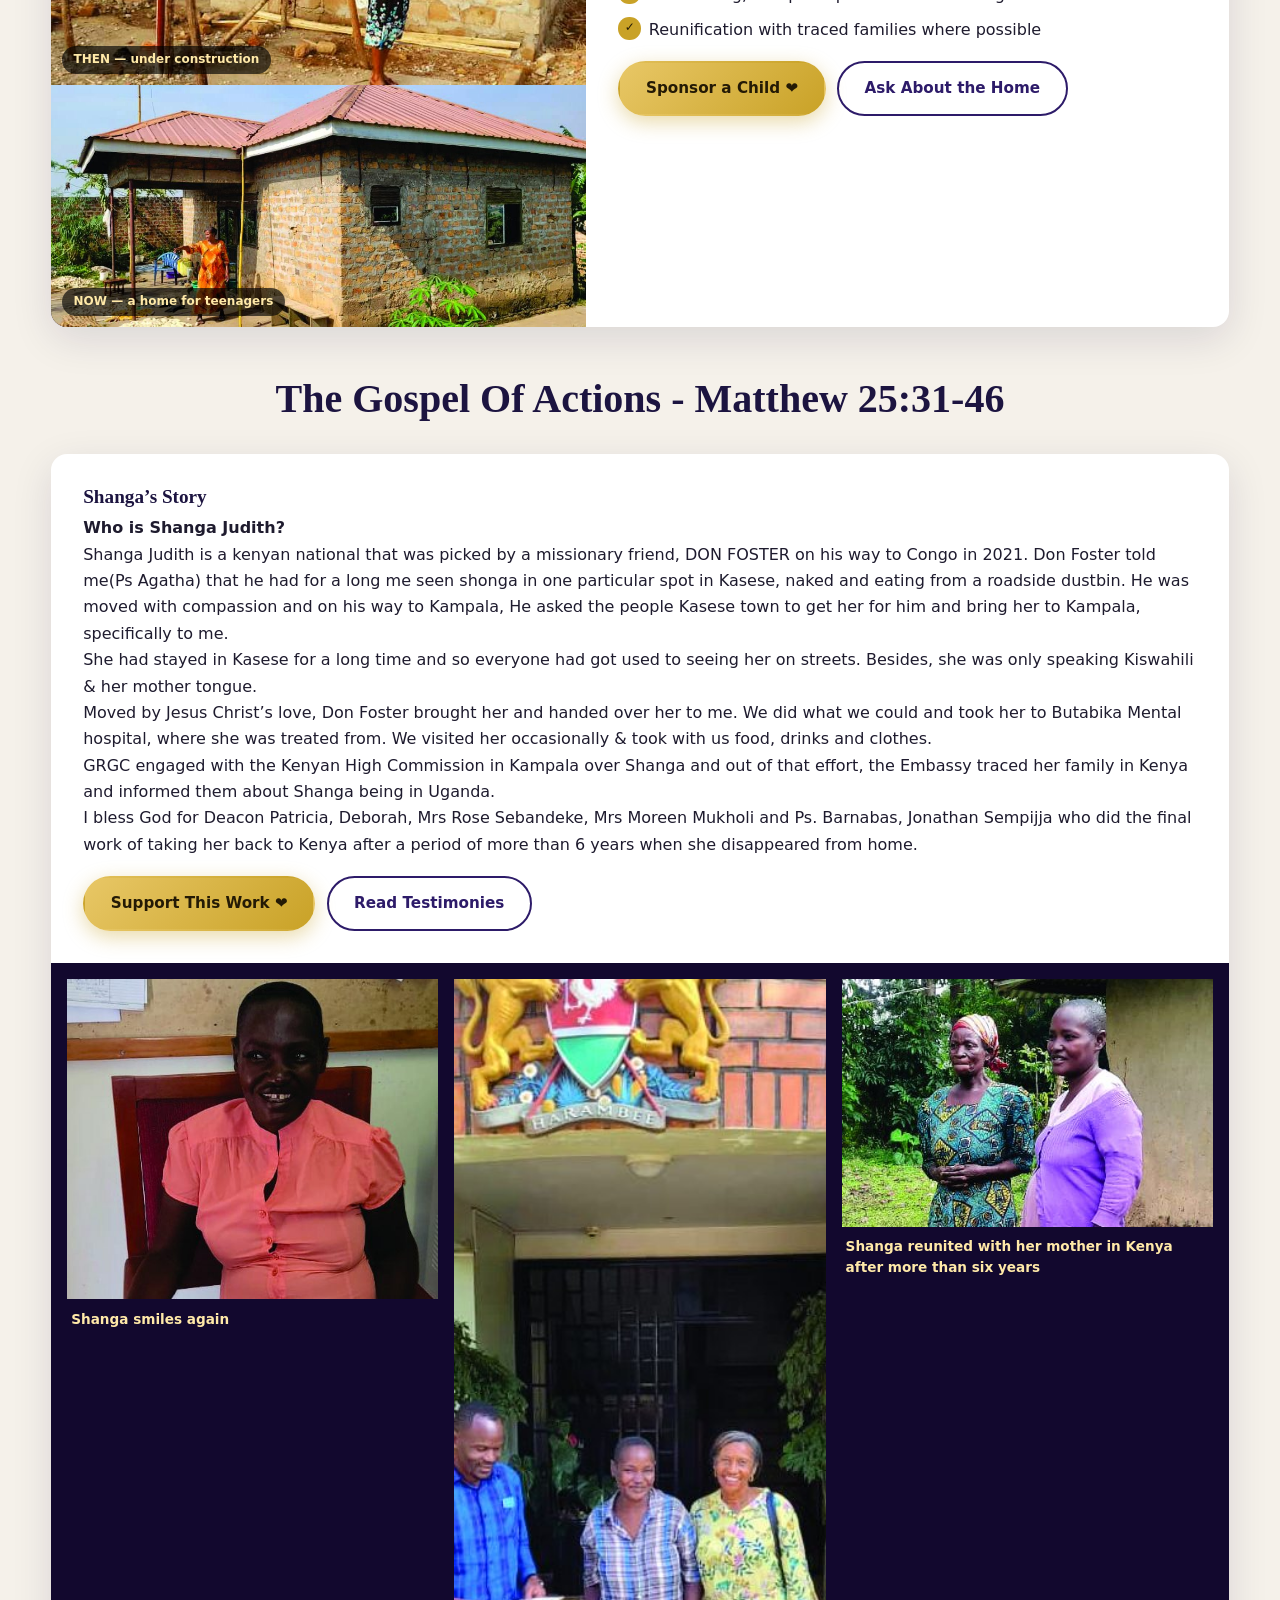
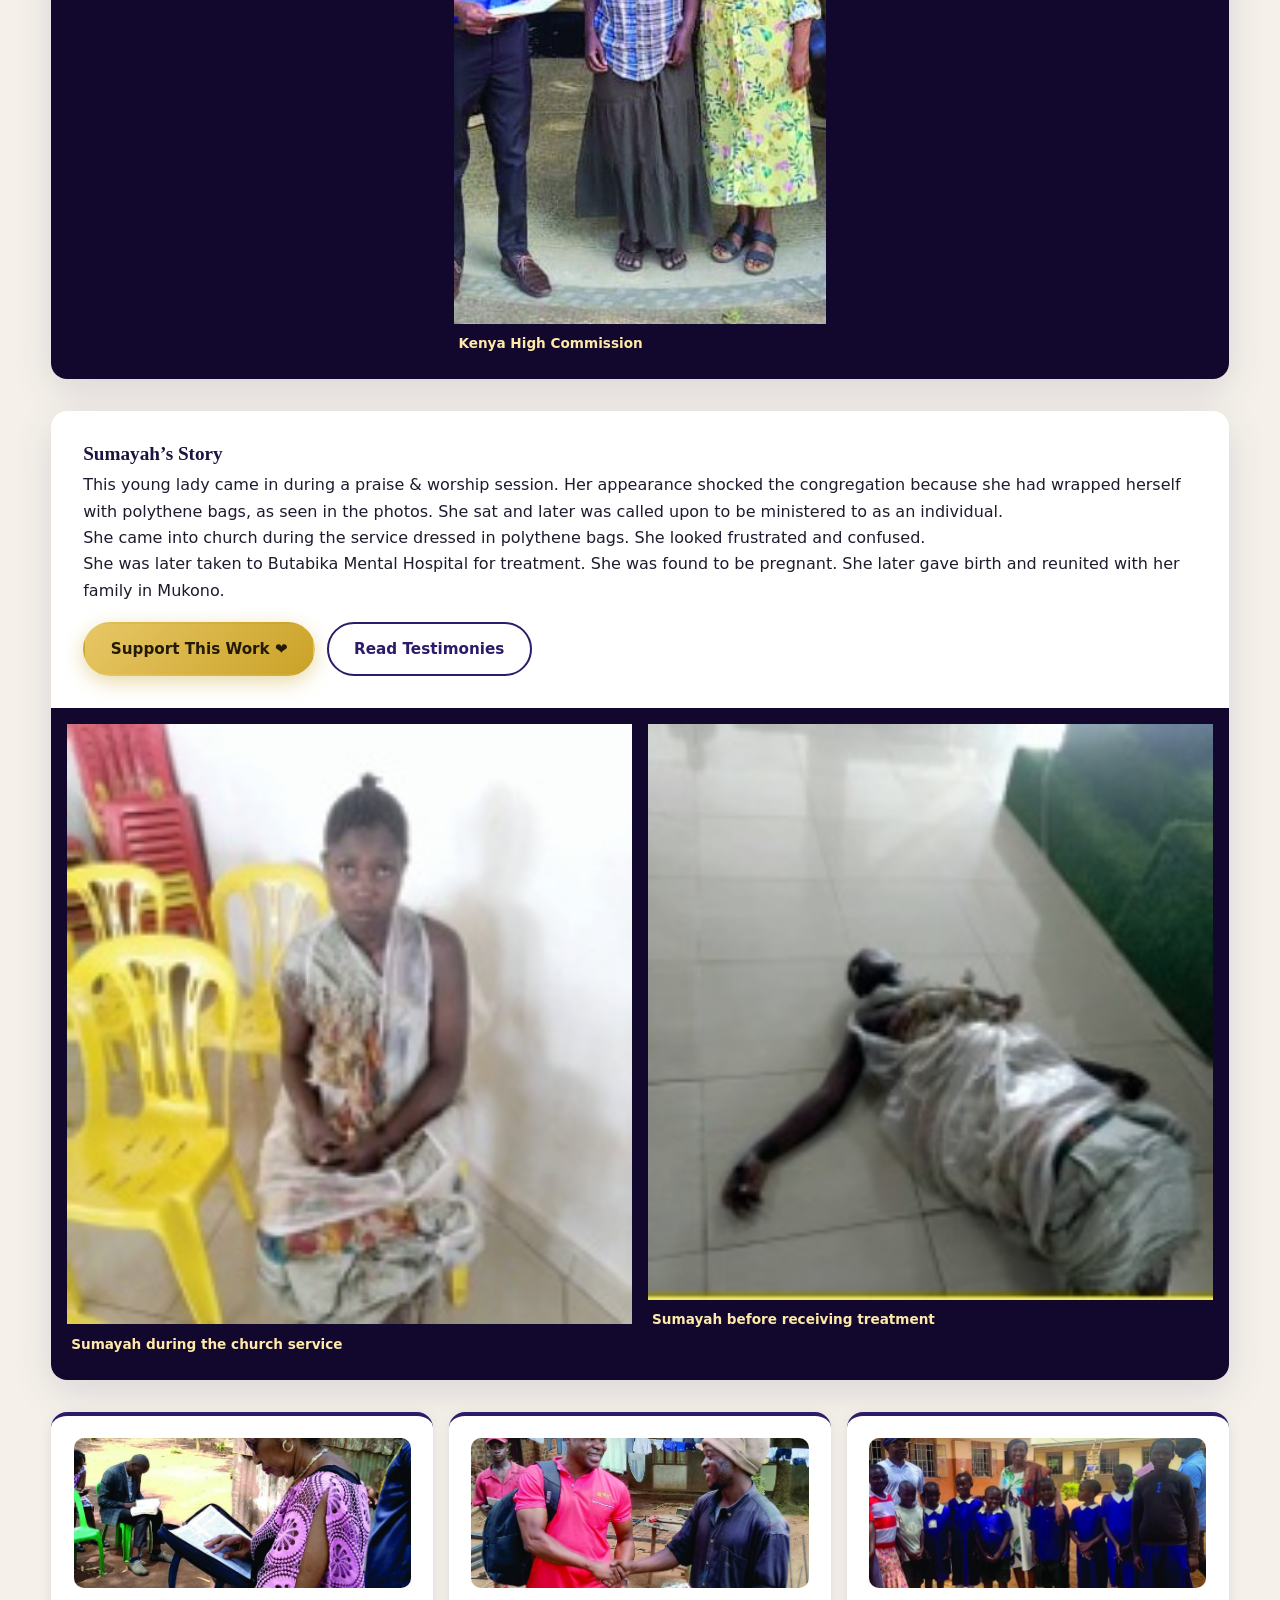
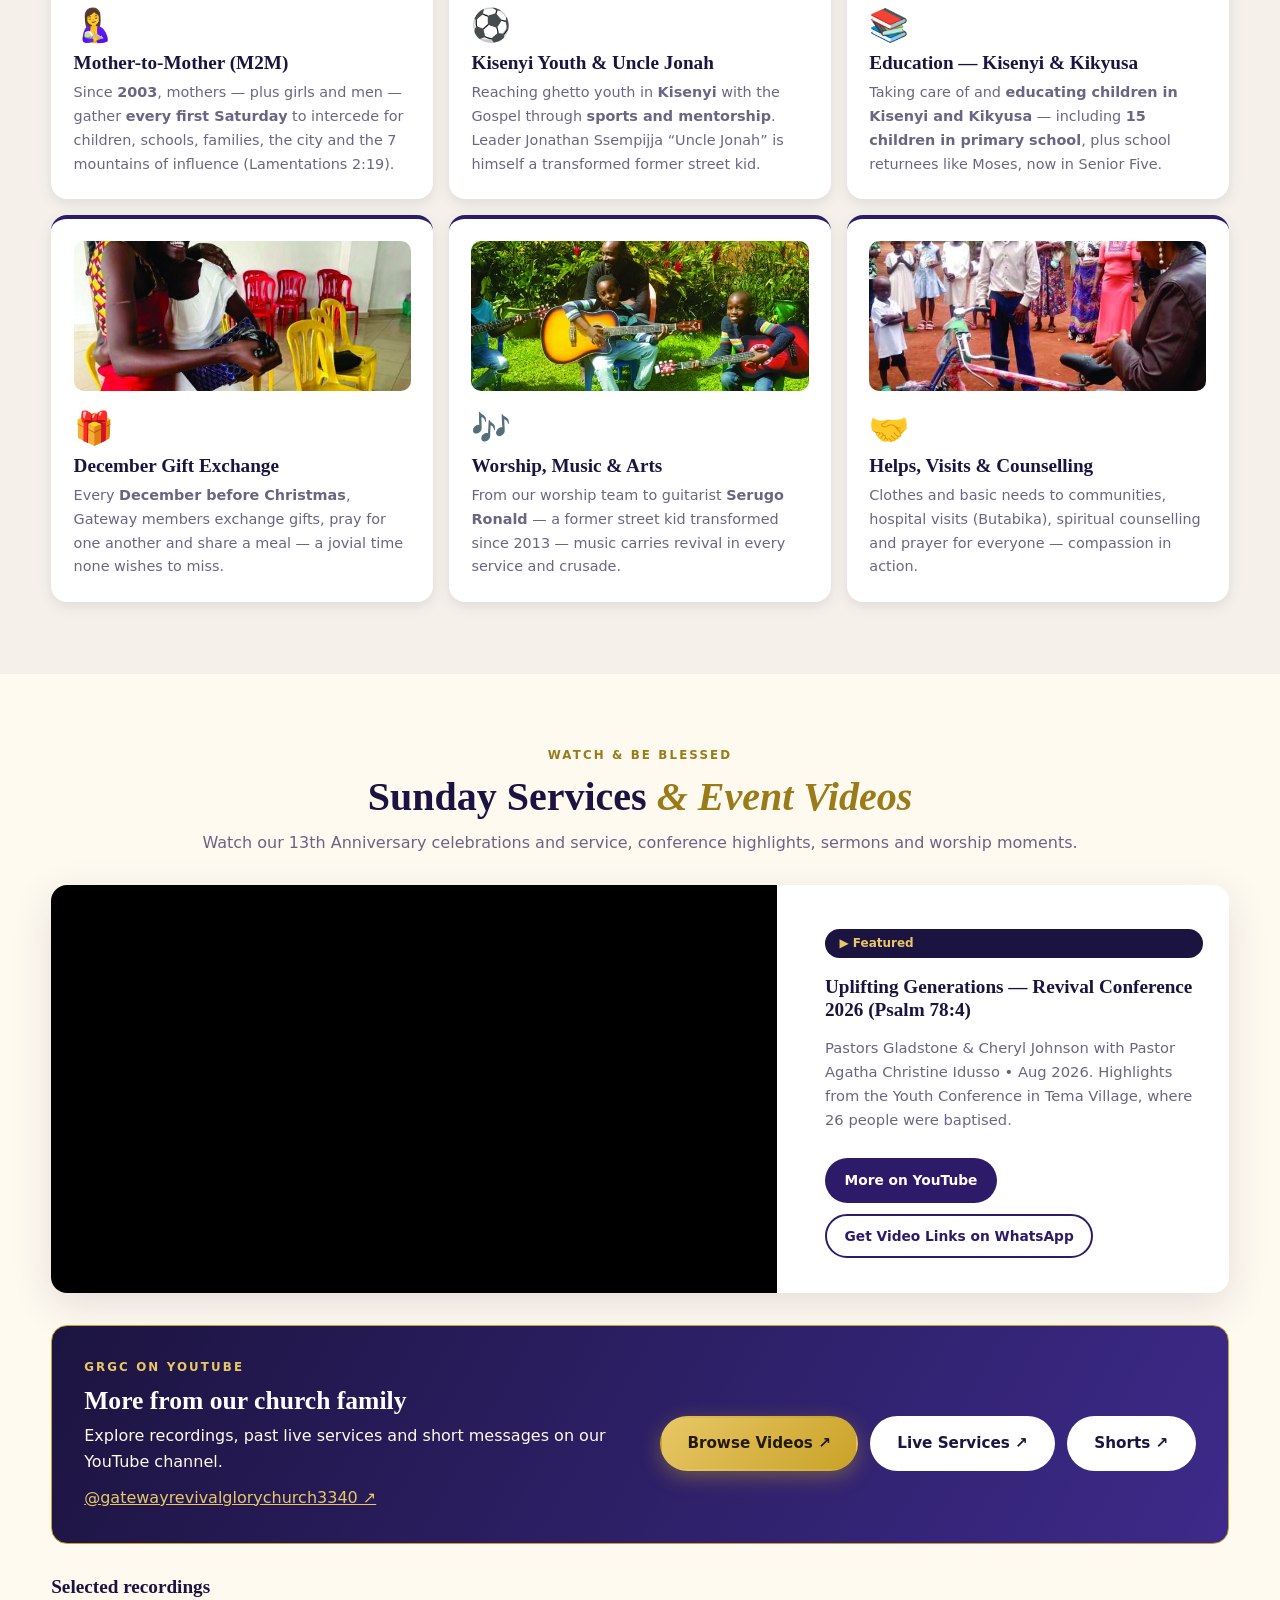
==== commit c29bf284: "Preserve published site and apply contact email update Co-authored-by: arena-agent <297053741+arena-" ====
--- a/index.html
+++ b/index.html
@@ -7,7 +7,7 @@
 <meta name="description" content="Gateway Revival Glory Church & Ministries (GRGC&M) — a place of healing, deliverance, transformation, restoration and God's glory. Branches: City Church at Corner House Nakasero and Tema (Kikyusa–Tema). Led by Pastor Agatha Christine Idusso. Uplifting Generations Youth Conference & 13th Anniversary, August 2026." />
 <meta name="keywords" content="Gateway Revival Glory Church, GRGC, church in Kampala, Corner House Nakasero church, Tema Kikyusa branch church, Uplifting Generations Youth Conference, Pastor Agatha Christine Idusso, Mama Agatha, Gayaza children's home, Mother to Mother prayers" />
 <meta property="og:title" content="Gateway Revival Glory Church — Uplifting Generations Youth Conference 2026" />
-<meta property="og:description" content="Uplifting Generations Youth Conference with Pastors Gladstone & Cheryl Johnson — 29 baptised in Tema Village on 11 Aug 2026. 13th Anniversary Celebration & Thanksgiving." />
+<meta property="og:description" content="Uplifting Generations Youth Conference with Pastors Gladstone & Cheryl Johnson — 26 baptised in Tema Village on 11 Aug 2026. 13th Anniversary Celebration & Thanksgiving." />
 <meta property="og:type" content="website" />
 <meta property="og:image" content="assets/images/conference/baptism-pool-welcome.jpg" />
 <link rel="icon" type="image/svg+xml" href="assets/favicon.svg" />
@@ -35,7 +35,7 @@
 <!-- ══════════ ANNOUNCEMENT BAR ══════════ -->
 <div class="announce" role="banner">
   <span class="announce-dot" aria-hidden="true"></span>
-  <p><strong>Just concluded:</strong> Uplifting Generations Youth Conference — 29 baptised in Tema Village on 11 Aug 2026! (Psalm 78:4)
+  <p><strong>Just concluded:</strong> Uplifting Generations Youth Conference — 26 baptised in Tema Village on 11 Aug 2026! (Psalm 78:4)
     <a href="#conference">See highlights →</a></p>
 </div>
 
@@ -71,14 +71,13 @@
   <div class="container hero-content">
     <p class="eyebrow light">✦ Uplifting Generations Youth Conference • August 2026 • Tema Village &amp; Kampala</p>
     <h1>Uplifting <em>Generations</em></h1>
-    <p class="hero-sub"><strong>A place of healing, deliverance, transformation, restoration and God's glory.</strong>
-      Our Youth Conference with Pastors Gladstone &amp; Cheryl Johnson (USA) saw <strong>29 people baptised in Tema Village on 11th August 2026</strong> —
+    <p class="hero-sub">Our Youth Conference with Pastors Gladstone &amp; Cheryl Johnson (USA) saw <strong>26 people baptised in Tema Village on 11th August 2026</strong> —
       as we celebrated 13 years of God's faithfulness since 2013. Come as you are; leave transformed.</p>
     <p class="hero-verse">“Tell to the coming generation the glorious deeds of the Lord, and His might, and the wonders that He has done.” — Psalm 78:4, our Youth Conference theme</p>
     <div class="hero-cta">
       <a href="#visit" class="btn btn-gold">Plan Your Visit</a>
       <a href="#videos" class="btn btn-ghost">▶ Watch the Conference</a>
-      <a href="#conference" class="btn btn-white">★ Conference Highlights</a>
+      <a href="#anniversary-video" class="btn btn-white">▶ Watch the 13th Anniversary</a>
     </div>
     <div class="hero-services">
       <div><strong>Sundays</strong><span>9:00 AM EAT • City &amp; Tema</span></div>
@@ -95,7 +94,7 @@
     <div class="stat"><strong data-count="13">13</strong><span>Years of God's Faithfulness (since 2013)</span></div>
     <div class="stat"><strong data-count="2">2</strong><span>Church Branches: City Church &amp; Tema–Kikyusa</span></div>
     <div class="stat"><strong data-count="15">15</strong><span>Children Supported in Primary School, Kikyusa</span></div>
-    <div class="stat"><strong data-count="29">29</strong><span>Baptised at the Youth Conference, Tema (11 Aug 2026)</span></div>
+    <div class="stat"><strong data-count="26">26</strong><span>Baptised at the Youth Conference, Tema (11 Aug 2026)</span></div>
   </div>
 </section>
 
@@ -142,7 +141,7 @@
       <li class="timeline-item"><strong>17 Aug 2013 — Launch</strong><span>GRGC is launched by Apostles Charles Tumwine &amp; John Bunjo, Pastor Peter Michael Oumo and Dr. John Mulinde.</span></li>
       <li class="timeline-item"><strong>Dec 2023 — Kikyusa–Tema branch</strong><span>A sister church opens under eucalyptus trees in Luweero; crusades, healings and reconciliation follow.</span></li>
       <li class="timeline-item"><strong>30 Aug 2025 — 12th Anniversary</strong><span>“Not to us, O Lord…” (Psalm 115:1) — thanksgiving, testimonies and our first anniversary magazine.</span></li>
-      <li class="timeline-item"><strong>Aug 2026 — Uplifting Generations</strong><span>Youth Conference with Pastors Gladstone &amp; Cheryl Johnson (USA) — 29 baptised in Tema Village on 11 August.</span></li>
+      <li class="timeline-item"><strong>Aug 2026 — Uplifting Generations</strong><span>Youth Conference with Pastors Gladstone &amp; Cheryl Johnson (USA) — 26 baptised in Tema Village on 11 August.</span></li>
       <li class="timeline-item"><strong>Aug 2026 — 13th Anniversary</strong><span>Celebration &amp; Thanksgiving for 13 years of God's faithfulness.</span></li>
     </ol>
   </div>
@@ -160,7 +159,23 @@
     <div class="conf-dates">
       <div><strong>10 &amp; 11 Aug 2026</strong><span>Tema Village, Kikyusa–Tema</span></div>
       <div><strong>13 &amp; 14 Aug 2026</strong><span>Kampala — City Church, Nakasero</span></div>
-      <div><strong>29 baptised</strong><span>Tema Village • 11 Aug 2026</span></div>
+      <div><strong>26 baptised</strong><span>Tema Village • 11 Aug 2026</span></div>
+    </div>
+
+    <div class="anniversary-broadcast" id="anniversary-video" aria-labelledby="anniversary-video-title">
+      <div class="anniversary-broadcast-heading">
+        <span class="pill">✦ GRGC • 13th Anniversary</span>
+        <h3 id="anniversary-video-title">Celebrating 13 Years of <em>God’s Faithfulness</em></h3>
+        <p>Watch the 13th Anniversary celebrations and service of Gateway Revival Glory Church.</p>
+      </div>
+      <div class="video-player">
+        <iframe src="https://www.youtube-nocookie.com/embed/hLjjEnNIjh0?rel=0" title="GRGC Church — 13th Anniversary Celebrations and Service" loading="lazy"
+          allow="accelerometer; autoplay; clipboard-write; encrypted-media; gyroscope; picture-in-picture; web-share" referrerpolicy="strict-origin-when-cross-origin" allowfullscreen></iframe>
+      </div>
+      <div class="anniversary-broadcast-footer">
+        <p>13 years of grace. A family of faith. To God be the glory.</p>
+        <a class="btn btn-gold" href="https://www.youtube.com/watch?v=hLjjEnNIjh0" target="_blank" rel="noopener">Watch on YouTube ↗</a>
+      </div>
     </div>
 
     <div class="anniv-hero">
@@ -169,17 +184,17 @@
         <figcaption>Pastor Gladstone Johnson welcomes a new believer into the waters of baptism — Tema Village, 11 Aug 2026</figcaption>
       </figure>
       <div class="anniv-recap">
-        <h3>29 souls baptised in Tema Village! 🙌</h3>
+        <h3>26 souls baptised in Tema Village! 🙌</h3>
         <p>The <strong>Uplifting Generations Youth Conference</strong> brought young people, families and leaders together
           under the trees of <strong>Tema Village, Kikyusa</strong>, and then in Kampala — to pass the faith on to the next
           generation, just as Psalm 78:4 commands. Our dear friends <strong>Pastors Gladstone &amp; Cheryl Johnson</strong>
           travelled from the USA as the main celebrants and promoters of the conference, ministering alongside
           our Vision Bearer, <strong>Pastor Agatha Christine Idusso</strong>.</p>
-        <p>The highlight came on <strong>11th August 2026</strong>, when <strong>29 people were baptised</strong> in water in Tema Village
+        <p>The highlight came on <strong>11th August 2026</strong>, when <strong>26 people were baptised</strong> in water in Tema Village
           and each received a baptism certificate — a new generation publicly declaring that Jesus is Lord.</p>
         <ul class="checklist light">
           <li><strong>Day 1 &amp; 2 — Tema Village:</strong> Word, worship and youth ministry under the tent and trees</li>
-          <li><strong>Baptism service:</strong> 29 new believers baptised and prayed over on 11 Aug</li>
+          <li><strong>Baptism service:</strong> 26 new believers baptised and prayed over on 11 Aug</li>
           <li><strong>Day 3 &amp; 4 — Kampala:</strong> The conference continued at the City Church, Nakasero</li>
           <li><strong>Partnership:</strong> With New Testament Temple Church of God and ProsperLife Network</li>
         </ul>
@@ -215,11 +230,11 @@
         <h3>13 years of God's faithfulness 🙏</h3>
         <p>This August the whole Gateway family gave thanks for <strong>13 years since the launch of GRGC&amp;M on
           17th August 2013</strong>. Our anniversary season came alive with the Uplifting Generations Youth Conference,
-          the visit of <strong>Pastors Gladstone &amp; Cheryl Johnson</strong>, and <strong>29 baptisms in Tema Village</strong> —
+          the visit of <strong>Pastors Gladstone &amp; Cheryl Johnson</strong>, and <strong>26 baptisms in Tema Village</strong> —
           fruit that tells the coming generation what the Lord has done.</p>
         <div class="anniv-stats">
           <div><strong>13</strong><span>Years of faithfulness</span></div>
-          <div><strong>29</strong><span>Baptised in Tema</span></div>
+          <div><strong>26</strong><span>Baptised in Tema</span></div>
           <div><strong>2013</strong><span>Church launched</span></div>
           <div><strong>2</strong><span>Active branches</span></div>
         </div>
@@ -264,7 +279,7 @@
       <h2>The Visit of Pastors <em>Gladstone &amp; Cheryl Johnson</em></h2>
       <p>Pastors Gladstone and Cheryl Johnson of <strong>ProsperLife Network</strong> came from the USA as the
         <strong>main celebrants and promoters of the Uplifting Generations Youth Conference</strong>. They preached,
-        taught and stood in the waters of baptism in <strong>Tema Village</strong>, where <strong>29 people were baptised on
+        taught and stood in the waters of baptism in <strong>Tema Village</strong>, where <strong>26 people were baptised on
         11th August 2026</strong>.</p>
       <h3>💧 Clean water for Kikyusa–Tema</h3>
       <blockquote class="pastor-quote">
@@ -281,7 +296,7 @@
       <ul class="checklist">
         <li>A well and water delivery system for <strong>2,000+ residents</strong> of Kikyusa–Tema</li>
         <li>Main celebrants of the <strong>Uplifting Generations Youth Conference</strong>, Aug 2026</li>
-        <li>Ministered at the baptism of <strong>29 new believers</strong> in Tema Village</li>
+        <li>Ministered at the baptism of <strong>26 new believers</strong> in Tema Village</li>
       </ul>
       <p class="small muted">Contact ProsperLife Network: ✉️ <a href="mailto:prospergladcher@gmail.com">prospergladcher@gmail.com</a> • 📞 <a href="tel:+19142753961">+1 914-275-3961</a></p>
     </div>
@@ -354,7 +369,7 @@
           <p>Opened in <strong>December 2023</strong>, this church began <strong>under eucalyptus trees</strong> and has grown fast, with many coming to Christ. Led by Resident Pastor <strong>Zakayo Nsabawulira</strong> — a place once bound by sorrow and witchcraft, now full of joy after a historic crusade.</p>
           <p>The <strong>foundation stone for our church building</strong> is laid! Days after the crusade, <strong>3 shrines caught fire on their own</strong>. Our Muslim brothers work tightly with us, and we support <strong>15 children in primary school</strong>.</p>
           <img class="branch-extra zoomable" src="assets/images/real/foundation-stone.jpg" alt="Laying the foundation stone for the Gateway church in Tema, Kikyusa" loading="lazy" />
-          <ul><li><strong>Sunday:</strong> 9:00 AM – 12:30 PM</li><li><strong>Wednesday Bible Study:</strong> 5:00 PM</li><li><strong>Hosted:</strong> Uplifting Generations Youth Conference &amp; 29 baptisms (Aug 2026)</li></ul>
+          <ul><li><strong>Sunday:</strong> 9:00 AM – 12:30 PM</li><li><strong>Wednesday Bible Study:</strong> 5:00 PM</li><li><strong>Hosted:</strong> Uplifting Generations Youth Conference &amp; 26 baptisms (Aug 2026)</li></ul>
           <div class="btn-row"><a class="btn btn-primary btn-sm" target="_blank" rel="noopener" href="https://www.google.com/maps/search/?api=1&query=Kikyusa+Tema+Luweero+Uganda">Get Directions</a><a class="btn btn-outline btn-sm" target="_blank" rel="noopener" href="https://wa.me/256772421488?text=Hello!%20I%20would%20like%20to%20visit%20the%20Tema%20Branch%20in%20Kikyusa.">WhatsApp Us</a></div>
         </div>
       </article>
@@ -394,26 +409,47 @@
       </div>
     </div>
 
-    <div class="spotlight reverse">
-      <div class="spotlight-imgs trio">
-        <figure><img class="zoomable" src="assets/images/real/shanga-smiling.jpg" alt="Shanga Judith smiling again after restoration" loading="lazy" /><figcaption>Shanga smiles again</figcaption></figure>
-        <figure><img class="zoomable" src="assets/images/real/kenya-commission.jpg" alt="Pastor Agatha with Shanga at the Kenya High Commission" loading="lazy" /><figcaption>Kenya High Commission</figcaption></figure>
-        <figure><img class="zoomable" src="assets/images/real/sumayah-reunion.jpg" alt="Sumayah reunited with family" loading="lazy" /><figcaption>Sumayah reunited</figcaption></figure>
-      </div>
+    <section id="gospel-of-actions" aria-labelledby="gospel-of-actions-title">
+      <h2 class="center" id="gospel-of-actions-title">The Gospel Of Actions - Matthew 25:31-46</h2>
+    <article class="spotlight story-card" id="shanga-story" aria-labelledby="shanga-story-title">
       <div class="spotlight-body">
-        <span class="pill">✝️ The Gospel of Actions — Matthew 25:31–46</span>
-        <h3>“I was a stranger and you welcomed me”</h3>
-        <p><strong>Shanga Judith</strong>, a Kenyan national, was found in Kasese — naked and eating from a dustbin.
-          Missionary Don Foster brought her to Pastor Agatha in 2021; the church treated her at Butabika Hospital
-          and, after <strong>6+ years away, brought her home to reunite with her mother in Kenya</strong>.</p>
-        <p><strong>Sumayah</strong> walked into a service wrapped in polythene bags. She accepted Christ, was treated
-          at Butabika, gave birth — and <strong>reunited with her family in Mukono</strong>. This is church beyond words.</p>
+        <h3 id="shanga-story-title">Shanga’s Story</h3>
+        <h4>Who is Shanga Judith?</h4>
+        <p>Shanga Judith is a kenyan national that was picked by a missionary friend, DON FOSTER on his way to Congo in 2021. Don Foster told me(Ps Agatha) that he had for a long me seen shonga in one particular spot in Kasese, naked and eating from a roadside dustbin. He was moved with compassion and on his way to Kampala, He asked the people Kasese town to get her for him and bring her to Kampala, specifically to me.</p>
+        <p>She had stayed in Kasese for a long time and so everyone had got used to seeing her on streets. Besides, she was only speaking Kiswahili &amp; her mother tongue.</p>
+        <p>Moved by Jesus Christ’s love, Don Foster brought her and handed over her to me. We did what we could and took her to Butabika Mental hospital, where she was treated from. We visited her occasionally &amp; took with us food, drinks and clothes.</p>
+        <p>GRGC engaged with the Kenyan High Commission in Kampala over Shanga and out of that effort, the Embassy traced her family in Kenya and informed them about Shanga being in Uganda.</p>
+        <p>I bless God for Deacon Patricia, Deborah, Mrs Rose Sebandeke, Mrs Moreen Mukholi and Ps. Barnabas, Jonathan Sempijja who did the final work of taking her back to Kenya after a period of more than 6 years when she disappeared from home.</p>
         <div class="btn-row">
           <a href="#give" class="btn btn-gold">Support This Work ❤</a>
           <a href="#testimonies" class="btn btn-outline">Read Testimonies</a>
         </div>
       </div>
-    </div>
+      <div class="spotlight-imgs story-photos">
+        <figure><img class="zoomable" src="assets/images/real/shanga-smiling.jpg" alt="Shanga Judith smiling again after restoration" loading="lazy" /><figcaption>Shanga smiles again</figcaption></figure>
+        <figure><img class="zoomable" src="assets/images/real/kenya-commission.jpg" alt="Pastor Agatha with Shanga at the Kenya High Commission" loading="lazy" /><figcaption>Kenya High Commission</figcaption></figure>
+        <figure><img class="zoomable" src="assets/images/real/shanga-reunion.jpg" alt="Shanga reunited with her mother in Kenya" loading="lazy" /><figcaption>Shanga reunited with her mother in Kenya after more than six years</figcaption></figure>
+      </div>
+    </article>
+
+    <article class="spotlight story-card" id="sumayah-story" aria-labelledby="sumayah-story-title">
+      <div class="spotlight-body">
+        <h3 id="sumayah-story-title">Sumayah’s Story</h3>
+        <p>This young lady came in during a praise &amp; worship session. Her appearance shocked the congregation because she had wrapped herself with polythene bags, as seen in the photos. She sat and later was called upon to be ministered to as an individual.</p>
+        <p>She came into church during the service dressed in polythene bags. She looked frustrated and confused.</p>
+        <p>She was later taken to Butabika Mental Hospital for treatment. She was found to be pregnant. She later gave birth and reunited with her family in Mukono.</p>
+        <div class="btn-row">
+          <a href="#give" class="btn btn-gold">Support This Work ❤</a>
+          <a href="#testimonies" class="btn btn-outline">Read Testimonies</a>
+        </div>
+      </div>
+      <div class="spotlight-imgs story-photos">
+        <figure><img class="zoomable" src="assets/images/real/sumayah-at-church.jpg" alt="Sumayah seated in church when she first arrived during a service" loading="lazy" /><figcaption>Sumayah during the church service</figcaption></figure>
+        <figure><img class="zoomable" src="assets/images/real/sumayah-before-treatment.jpg" alt="Sumayah before receiving treatment at Butabika Mental Hospital" loading="lazy" /><figcaption>Sumayah before receiving treatment</figcaption></figure>
+      </div>
+    </article>
+
+    </section>
 
     <div class="ministry-grid">
       <div class="ministry-card"><img class="m-photo" src="assets/images/real/bible-reading.jpg" alt="Mother-to-Mother prayer gathering" loading="lazy" /><span class="m-icon">🤱</span><h3>Mother-to-Mother (M2M)</h3><p>Since <strong>2003</strong>, mothers — plus girls and men — gather <strong>every first Saturday</strong> to intercede for children, schools, families, the city and the 7 mountains of influence (Lamentations 2:19).</p></div>
@@ -431,7 +467,7 @@
   <div class="container">
     <p class="eyebrow center">Watch &amp; be blessed</p>
     <h2 class="center">Sunday Services <em>&amp; Event Videos</em></h2>
-    <p class="center muted">Catch up on recent sermons, worship moments and the 12th Anniversary. New videos every week.</p>
+    <p class="center muted">Watch our 13th Anniversary celebrations and service, conference highlights, sermons and worship moments.</p>
 
     <div class="video-feature">
       <div class="video-player" id="featuredPlayer">
@@ -441,16 +477,30 @@
       <div class="video-feature-side">
         <span class="pill">▶ Featured</span>
         <h3 id="featuredTitle">Uplifting Generations — Revival Conference 2026 (Psalm 78:4)</h3>
-        <p id="featuredDesc">Pastors Gladstone &amp; Cheryl Johnson with Pastor Agatha Christine Idusso • Aug 2026. Highlights from the Youth Conference in Tema Village, where 29 people were baptised.</p>
+        <p id="featuredDesc">Pastors Gladstone &amp; Cheryl Johnson with Pastor Agatha Christine Idusso • Aug 2026. Highlights from the Youth Conference in Tema Village, where 26 people were baptised.</p>
         <div class="btn-row">
-          <a class="btn btn-primary btn-sm" target="_blank" rel="noopener" href="https://www.youtube.com/results?search_query=Gateway+Revival+Glory+Church+Uganda">More on YouTube</a>
+          <a class="btn btn-primary btn-sm" target="_blank" rel="noopener" href="https://www.youtube.com/@gatewayrevivalglorychurch3340/videos">More on YouTube</a>
           <a class="btn btn-outline btn-sm" target="_blank" rel="noopener" href="https://wa.me/256772421488?text=Hello%20GRGC!%20Please%20send%20me%20the%20link%20to%20the%20latest%20sermon%20video.">Get Video Links on WhatsApp</a>
         </div>
       </div>
     </div>
 
+    <aside class="channel-directory" aria-labelledby="channel-directory-title">
+      <div>
+        <p class="eyebrow">GRGC on YouTube</p>
+        <h3 id="channel-directory-title">More from our church family</h3>
+        <p>Explore recordings, past live services and short messages on our YouTube channel.</p>
+        <a class="channel-handle" href="https://www.youtube.com/@gatewayrevivalglorychurch3340" target="_blank" rel="noopener">@gatewayrevivalglorychurch3340 ↗</a>
+      </div>
+      <div class="btn-row" aria-label="Browse the GRGC YouTube channel">
+        <a class="btn btn-gold" href="https://www.youtube.com/@gatewayrevivalglorychurch3340/videos" target="_blank" rel="noopener">Browse Videos ↗</a>
+        <a class="btn btn-white" href="https://www.youtube.com/@gatewayrevivalglorychurch3340/streams" target="_blank" rel="noopener">Live Services ↗</a>
+        <a class="btn btn-white" href="https://www.youtube.com/@gatewayrevivalglorychurch3340/shorts" target="_blank" rel="noopener">Shorts ↗</a>
+      </div>
+    </aside>
+    <h3 class="video-library-heading">Selected recordings</h3>
     <div class="video-grid" id="videoGrid"><!-- populated by js/main.js --></div>
-    <p class="center small muted">🎥 Church media team: to add new sermons, edit the video list in <code>js/main.js</code> (each entry needs a YouTube video ID).</p>
+    <p class="center small muted">Looking for another recording? Browse the channel above for more videos and services.</p>
   </div>
 </section>
 
